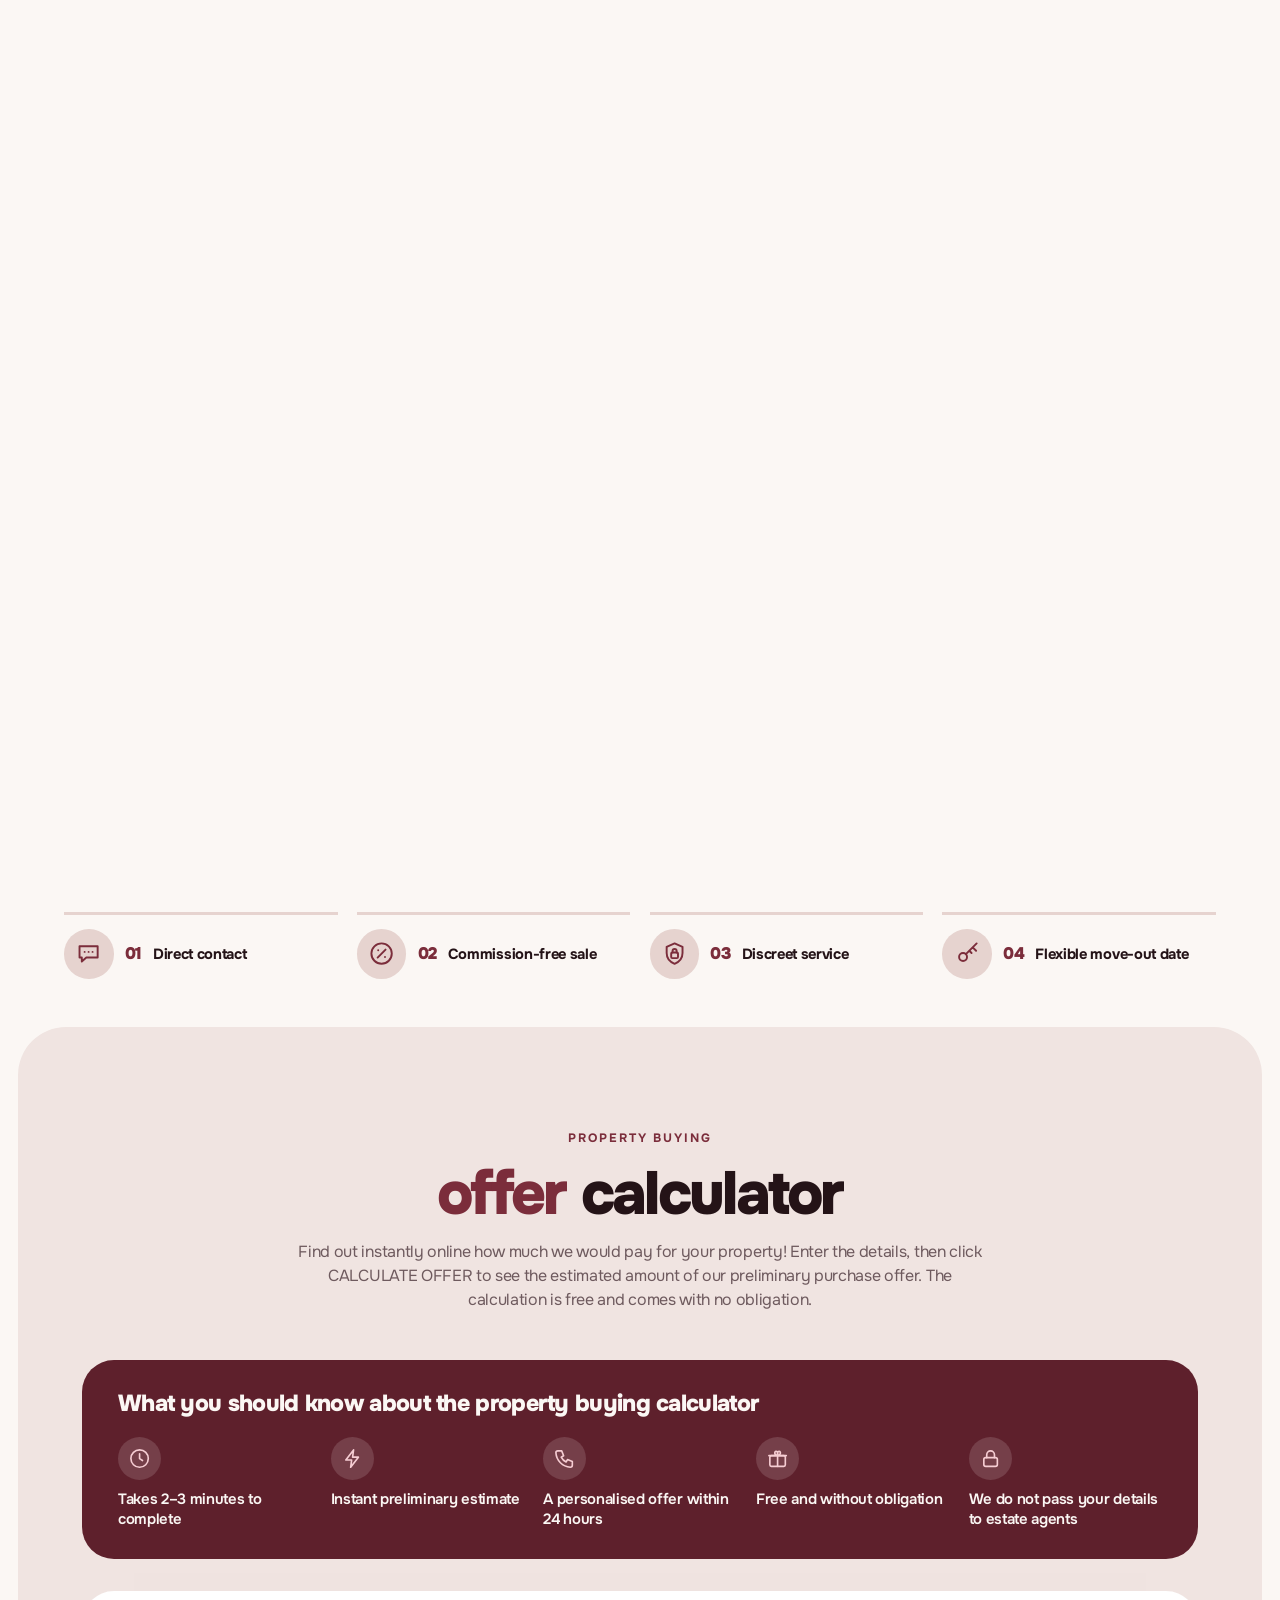
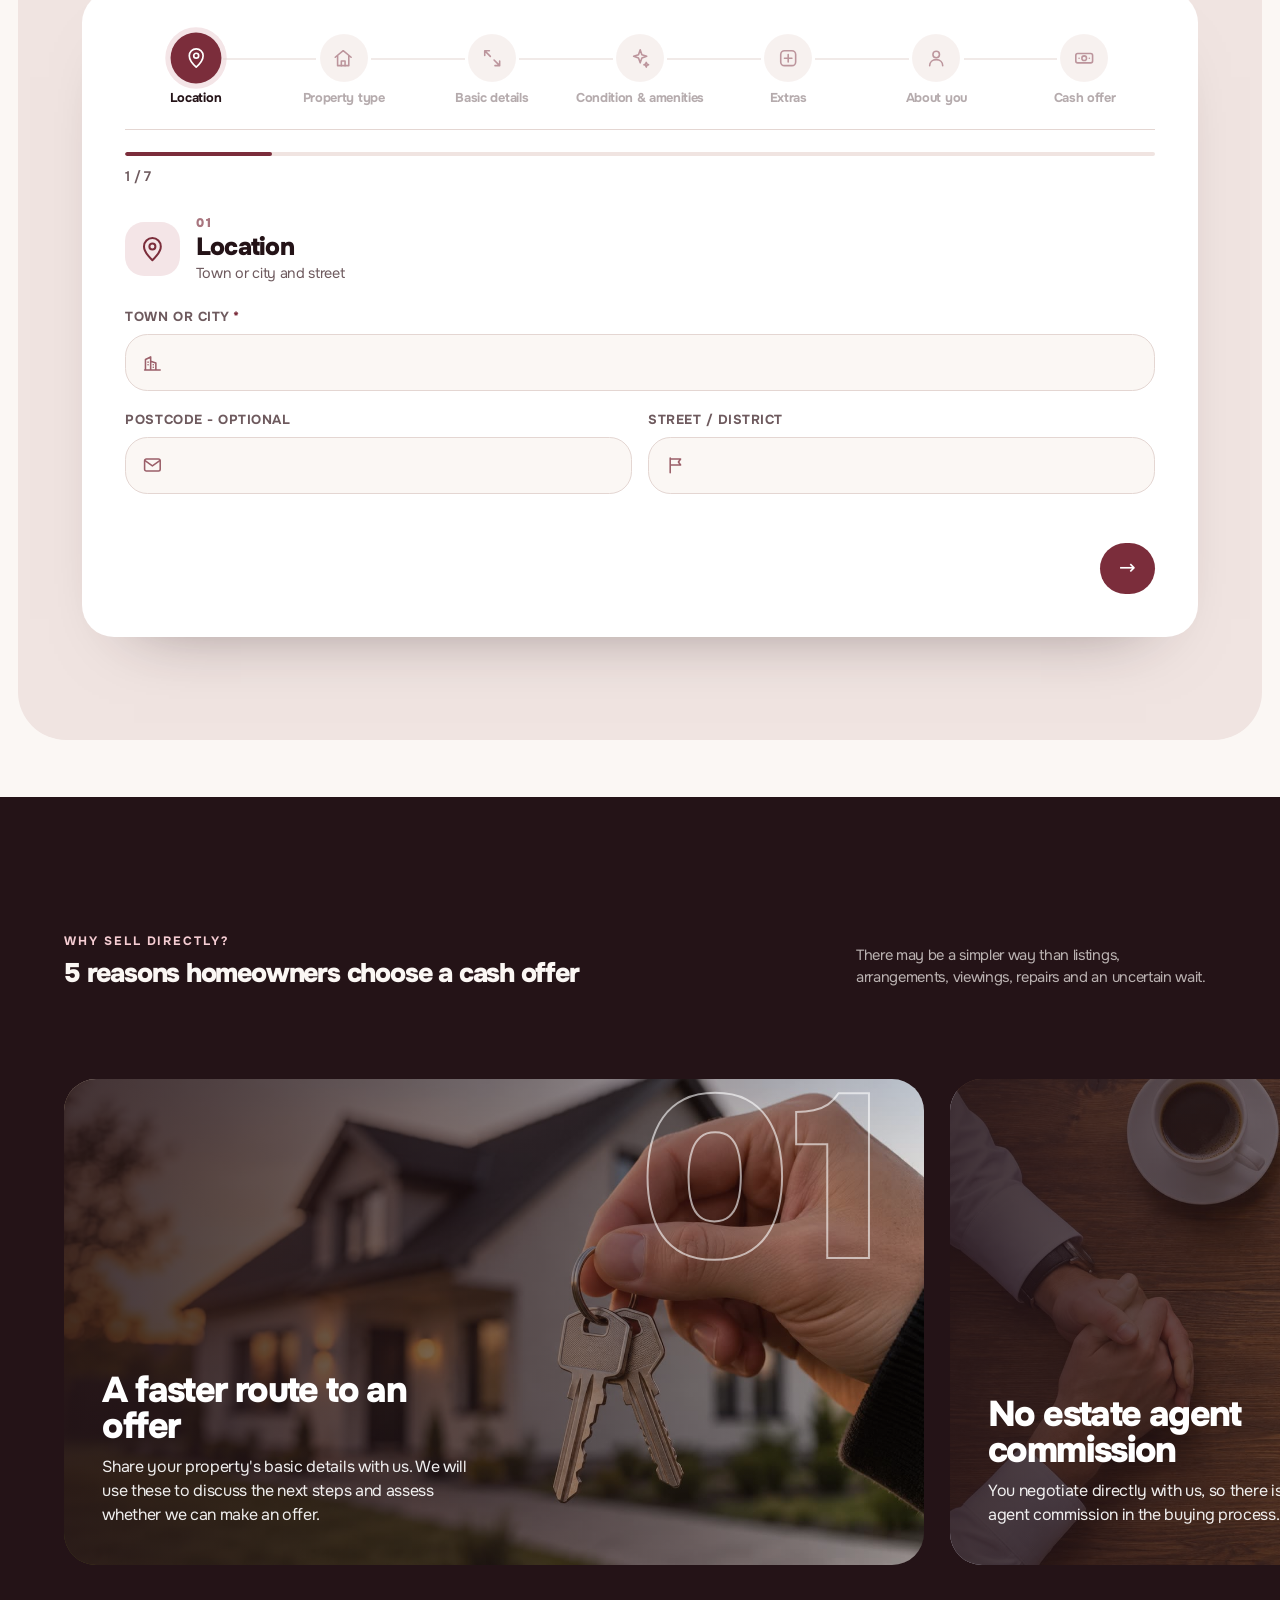
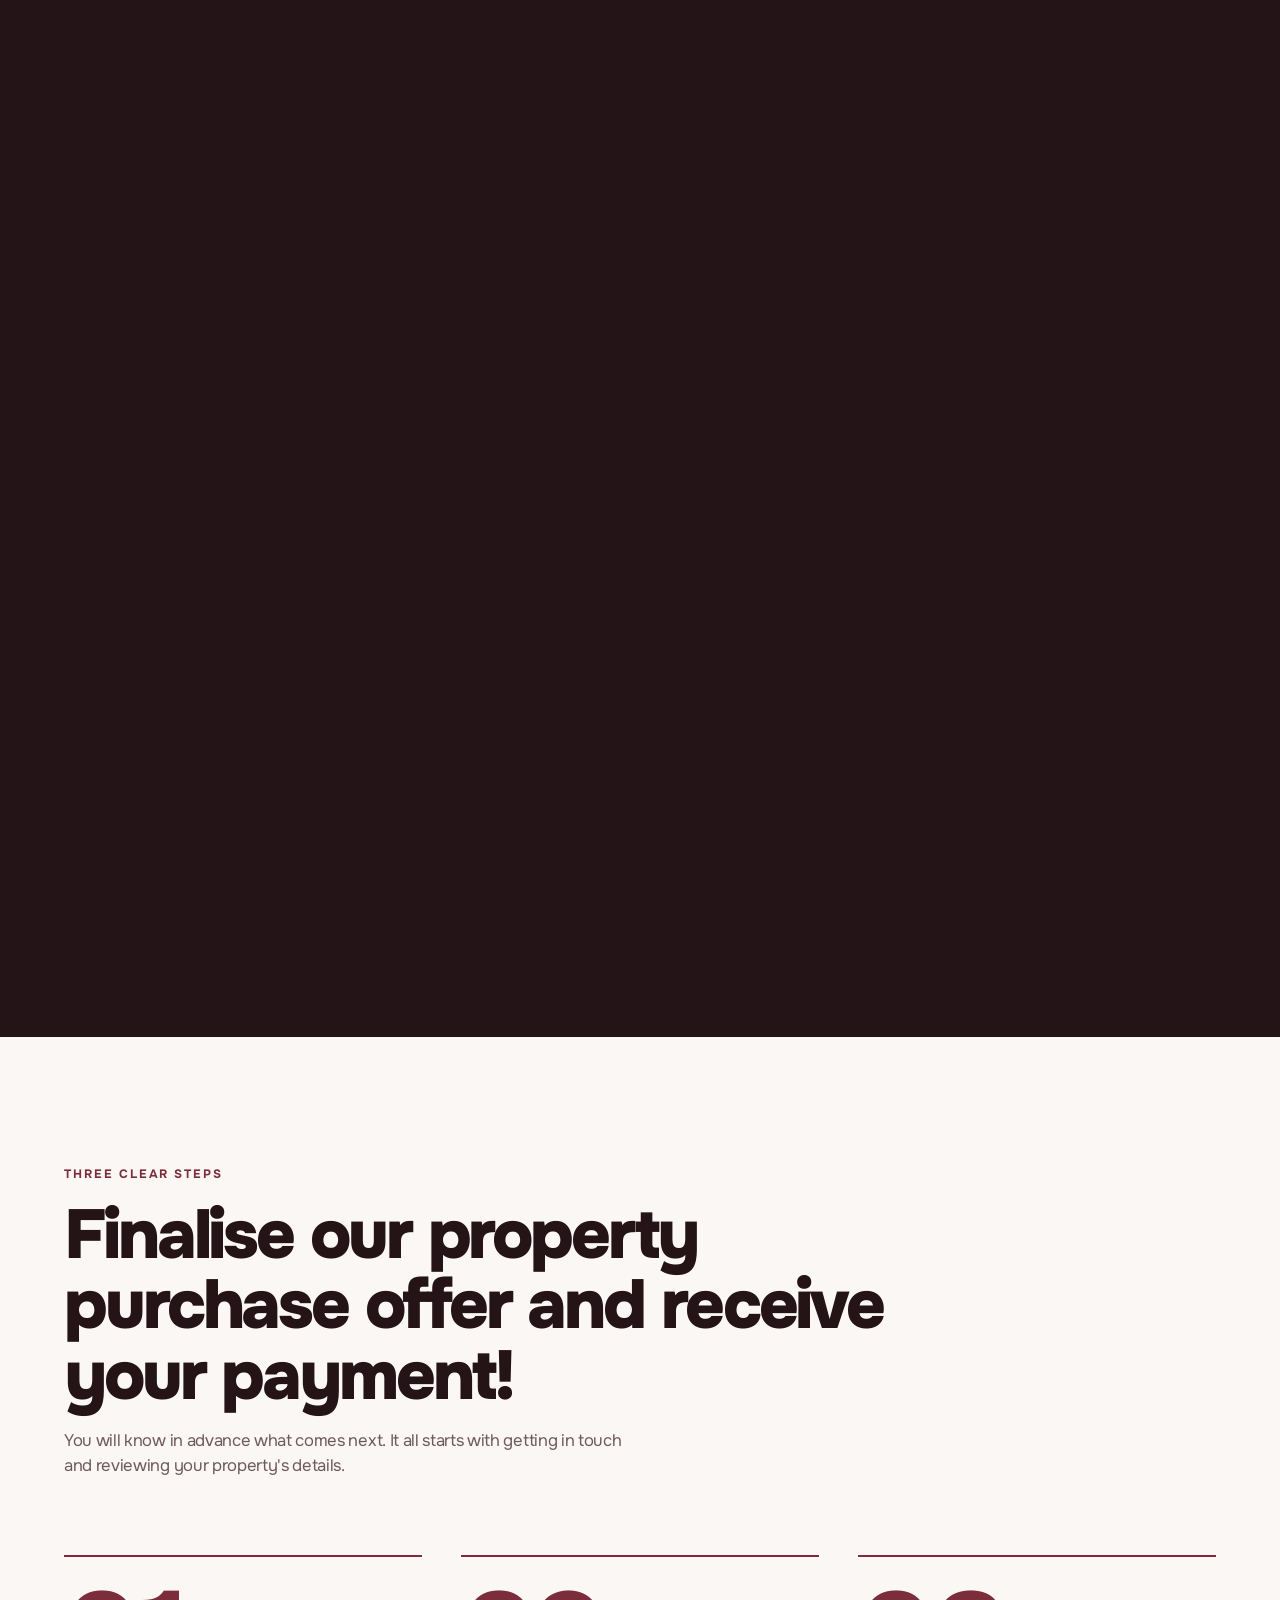
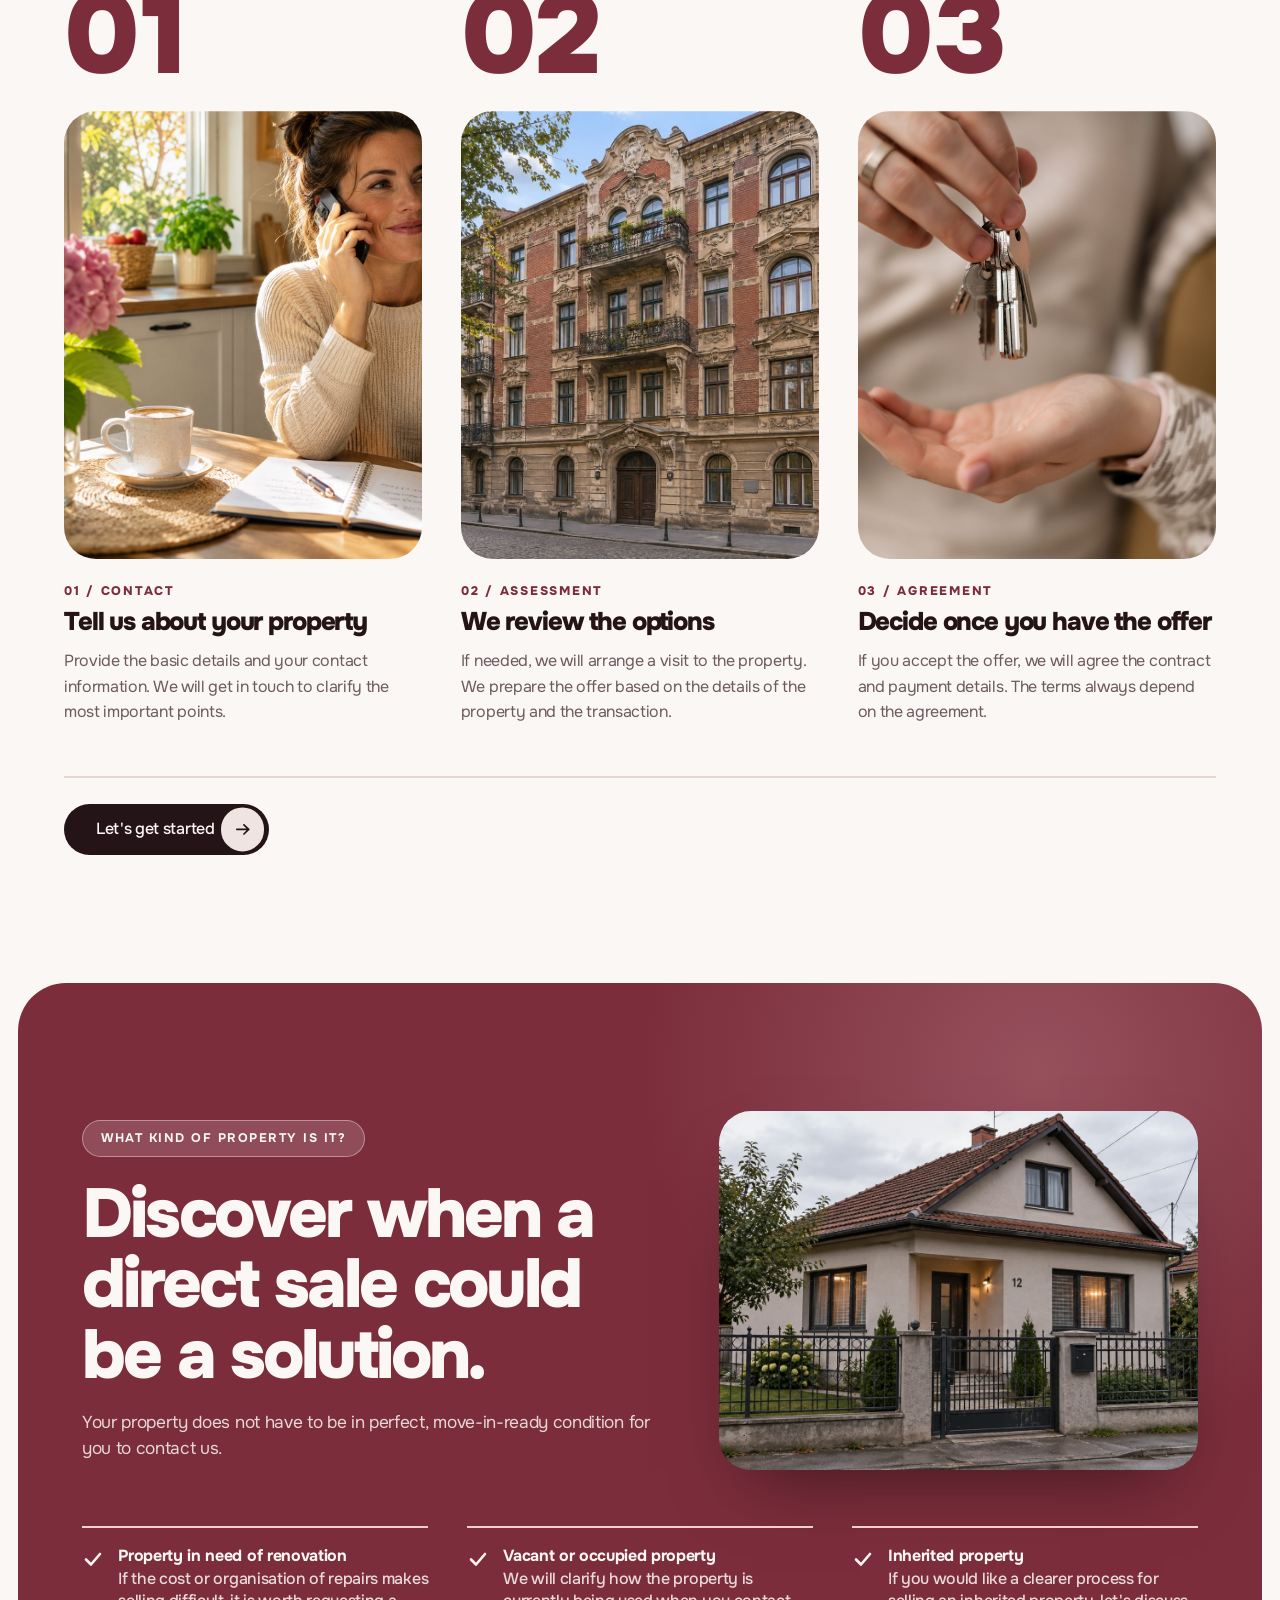
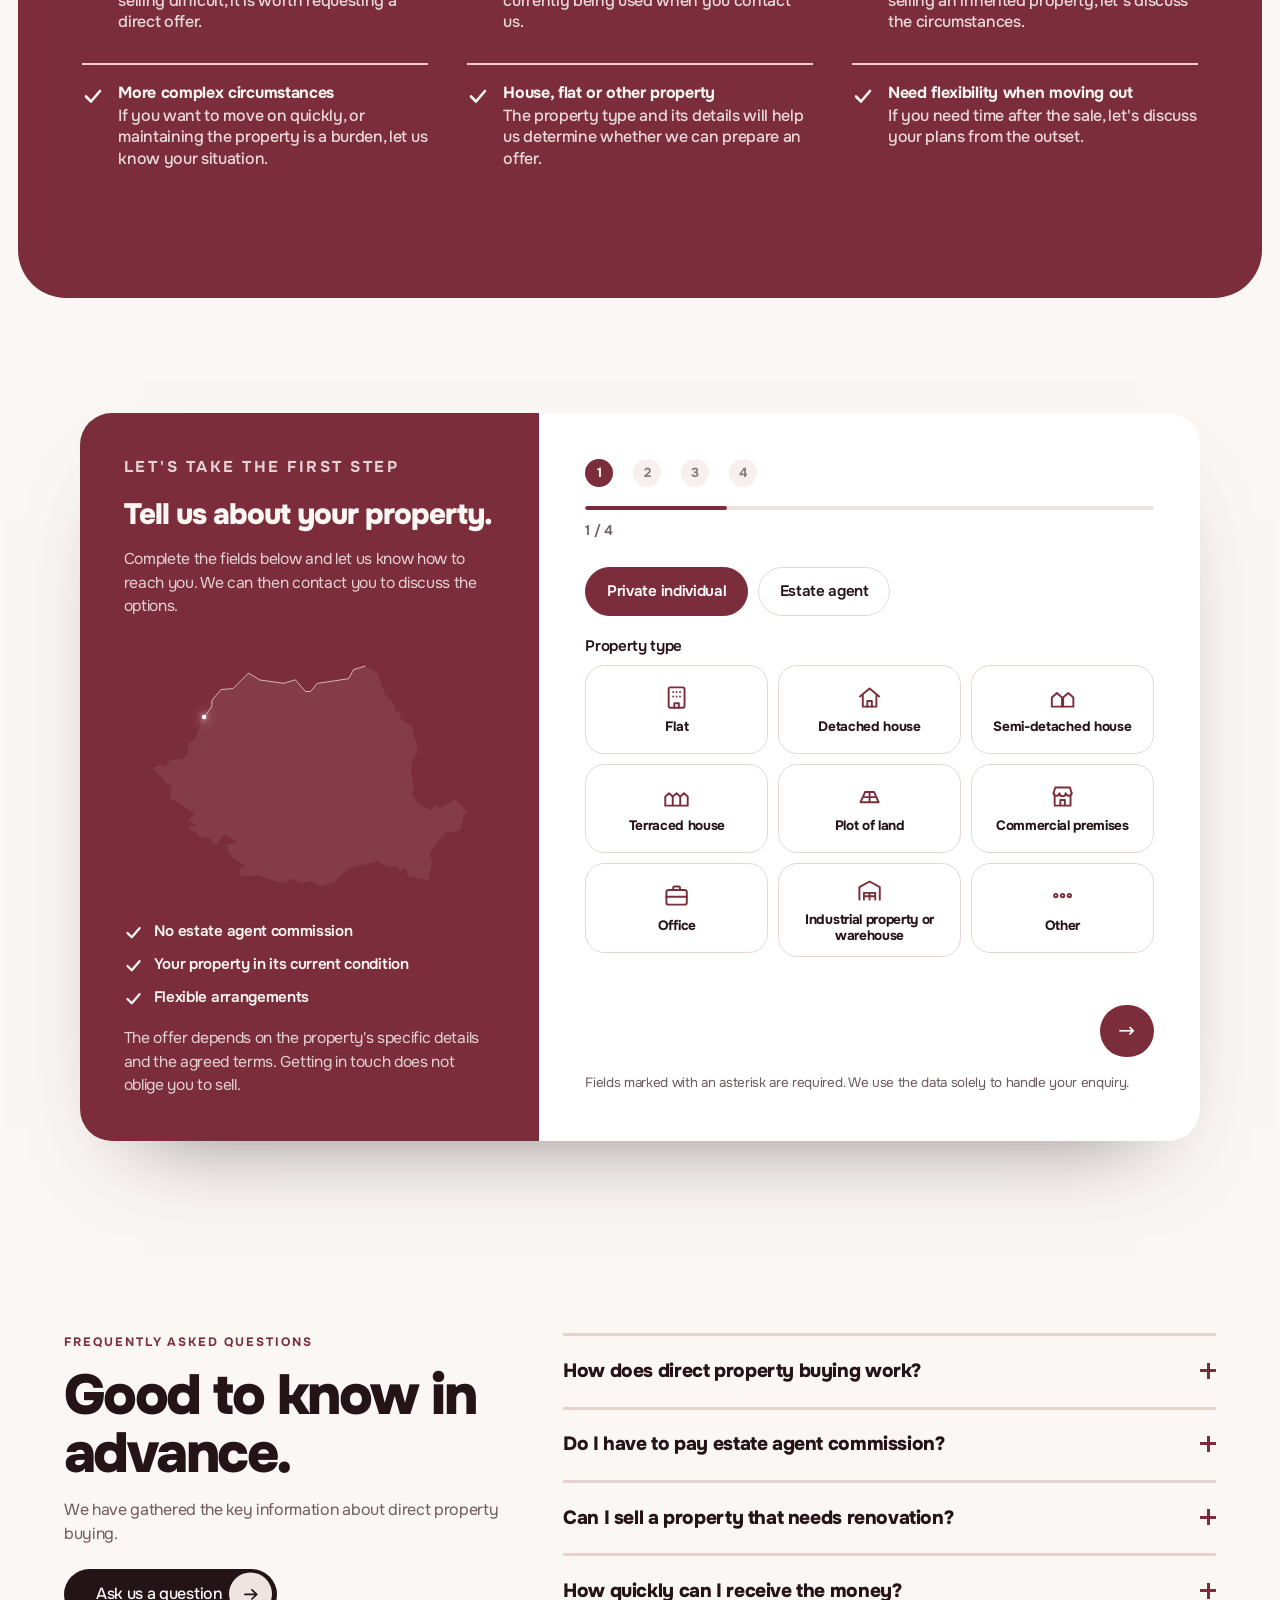
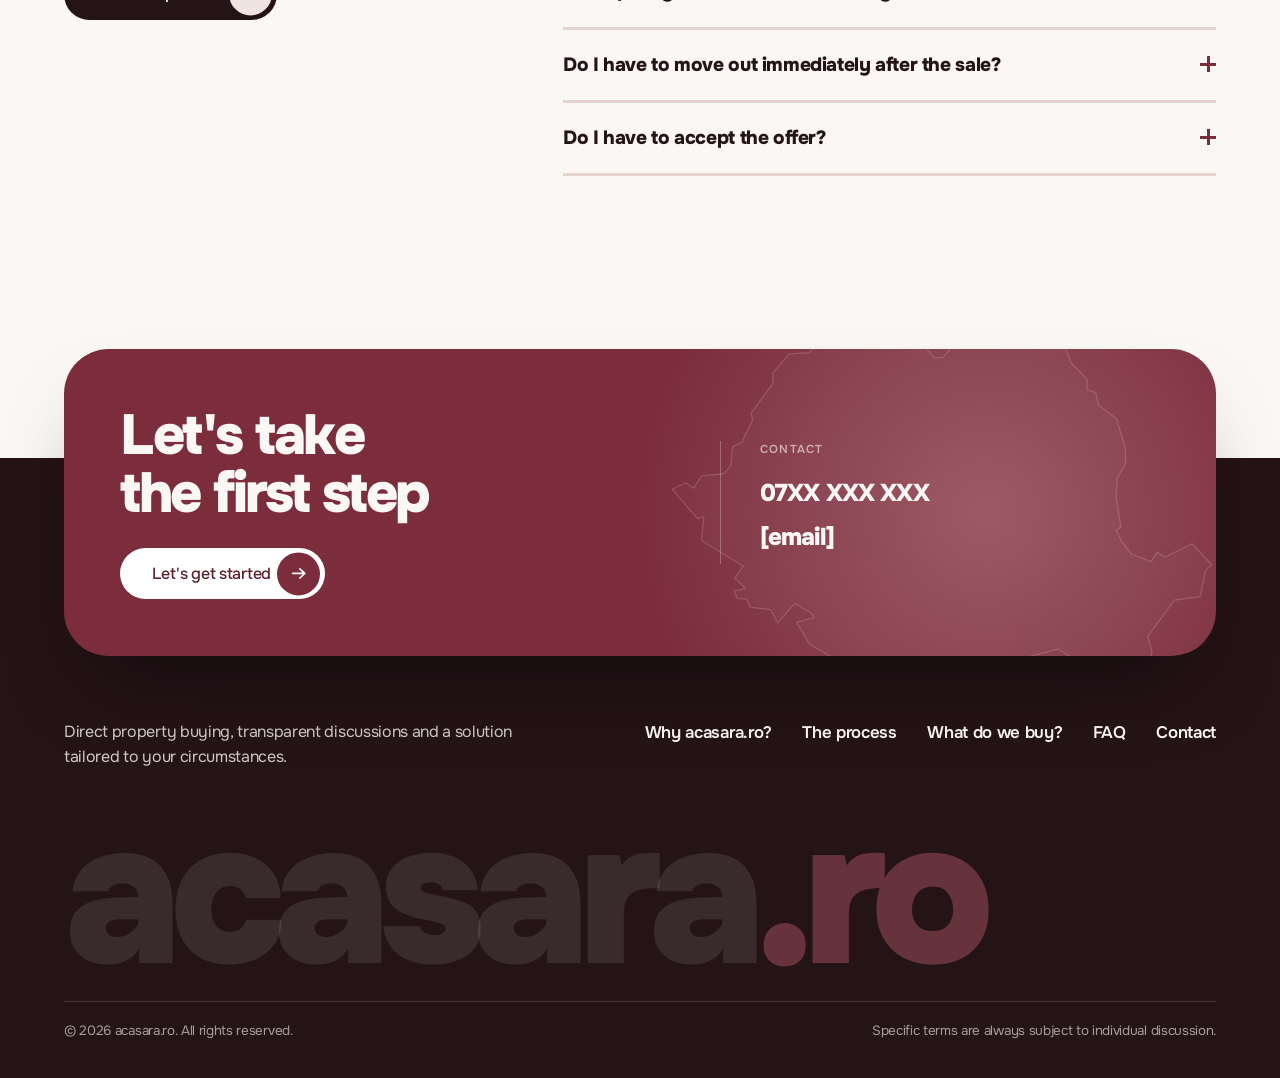
==== index.html @ 47269adc "Mobile: taller photo frames in the process steps so portrait photos are not cropped Co-Authored-By: " ====
<!doctype html>
<html lang="ro">
<head>
<meta charset="utf-8">
<meta name="viewport" content="width=device-width, initial-scale=1">
<meta name="robots" content="noindex, nofollow">
<title data-i18n="meta.title">Vânzare rapidă apartament – Cumpărăm direct | acasara.ro</title>
<meta name="description" content="Vreți să vindeți rapid un apartament sau o casă? acasara.ro cumpără direct de la proprietari, fără comision de agenție. Solicitați o ofertă de cumpărare.">
<meta name="theme-color" content="#3F71FF">
<link rel="preload" href="assets/fonts/onest-latin.woff2" as="font" type="font/woff2" crossorigin>
<link rel="stylesheet" href="assets/site.css?v=1794478059">
<!--
  Acasara. All copy is imported from azzupp.com (assets/i18n.js, 11 locales) with the brand name
  swapped. Phone, e-mail, company data and the form / estimate endpoints are still open: search for
  "[", "07XX" and "TODO". Nothing is loaded from a third party: fonts (Onest, SIL OFL), images,
  video and scripts are all in assets/. See README.md.
-->
</head>
<body>
<a class="skip" href="#top">Sari la conținut</a>

<div class="loader" id="loader" aria-hidden="true">
  <svg id="loaderSvg" xmlns="http://www.w3.org/2000/svg" preserveAspectRatio="none">
    <defs>
      <mask id="loaderMask" maskUnits="userSpaceOnUse">
        <rect id="lmRect" fill="#fff"/>
        <circle id="lmIris" r="0" fill="#000"/>
        <text id="lmText" text-anchor="middle" dominant-baseline="central" font-family="Onest, system-ui, sans-serif" font-weight="800">acasara.ro</text>
      </mask>
      <radialGradient id="lmGrad" cx="50%" cy="42%" r="78%">
        <stop offset="0" stop-color="#8A3544"/>
        <stop offset="1" stop-color="#5E202C"/>
      </radialGradient>
    </defs>
    <rect id="lpRect" fill="#FBF7F4"/>
    <rect id="lcRect" fill="url(#lmGrad)" mask="url(#loaderMask)"/>
  </svg>
</div>

<nav class="navbar is-away">
  <a class="brand" href="#top" aria-label="acasara.ro">
    <span class="wordmark">acasara<span class="tld">.ro</span></span>
  </a>
  <div class="nav-links">
    <a href="miert.html" data-i18n="nav.why">De ce acasara.ro?</a>
    <a href="folyamat.html" data-i18n="nav.process">Procesul</a>
    <a href="ingatlanok.html" data-i18n="nav.kinds">Ce cumpărăm?</a>
    <a href="gyik.html" data-i18n="nav.faq">Întrebări frecvente</a>
  </div>
  <div class="nav-end">
    <div class="lang" data-open="false">
      <button class="lang-btn" type="button" aria-haspopup="true" aria-expanded="false" aria-label="Language">
        <span class="lang-cur">RO</span><svg viewBox="0 0 11 7" fill="none" aria-hidden="true"><path d="M1 1l4.5 4.5L10 1" stroke="currentColor" stroke-width="1.8" stroke-linecap="round" stroke-linejoin="round"/></svg>
      </button>
      <div class="lang-menu" role="menu"></div>
    </div>
    <a class="btn" href="kezdjuk-el.html" aria-label="Să începem" data-i18n="proc.cta" data-i18n-attr="aria-label"><span data-i18n="proc.cta">Să începem</span><span class="btn-circle"><svg viewBox="0 0 17 14" fill="none" aria-hidden="true"><path d="M1 7h13M9.6 1.4 15.5 7l-5.9 5.6" stroke="currentColor" stroke-width="2" stroke-linecap="round" stroke-linejoin="round"/></svg></span></a>
    <button class="nav-burger" type="button" aria-label="Menu" aria-expanded="false" aria-controls="menuFull"><i></i><i></i></button>
  </div>
</nav>
<div class="menu-full" id="menuFull" aria-hidden="true">
  <div class="mf-card">
    <div class="mf-photo"><img src="assets/img/keys-home.jpg" alt="" class="on" loading="lazy"><img src="assets/img/signing-desk.jpg" alt="" loading="lazy"><img src="assets/img/house-rain.jpg" alt="" loading="lazy"><img src="assets/img/phone-call.jpg" alt="" loading="lazy"></div>
    <ol class="mf-links">
      <li style="--i:0" data-p="0" class="on"><a href="miert.html"><b>01</b><span data-i18n="nav.why">De ce acasara.ro?</span></a></li>
      <li style="--i:1" data-p="1"><a href="folyamat.html"><b>02</b><span data-i18n="nav.process">Procesul</span></a></li>
      <li style="--i:2" data-p="2"><a href="ingatlanok.html"><b>03</b><span data-i18n="nav.kinds">Ce cumpărăm?</span></a></li>
      <li style="--i:3" data-p="3"><a href="gyik.html"><b>04</b><span data-i18n="nav.faq">Întrebări frecvente</span></a></li>
    </ol>
    <div class="mf-foot"><a class="mf-cta" href="kezdjuk-el.html"><span data-i18n="proc.cta">Să începem</span></a></div>
  </div>
</div>

<main id="top">

  <section class="hero">
    <div class="hero-media" id="heroMedia"
         data-clips="assets/video/hero-sanpetru.mp4,assets/video/r-14864002.mp4,assets/video/village.mp4,assets/video/r-14665250.mp4,assets/video/r-18070174.mp4,assets/video/city.mp4">
      <video class="hero-vid is-on" autoplay muted playsinline preload="auto"
             poster="assets/img/hero-poster.jpg" src="assets/video/hero-sanpetru.mp4"></video>
      <video class="hero-vid" muted playsinline preload="auto"></video>
    </div>
    <div class="hero-in">
      <div class="hero-copy">
        <h1><span data-i18n="hero.h1a">Companie de achiziții imobiliare.</span> <em data-i18n="hero.h1b">Solicitați oferta noastră de cumpărare cu plata integrală!</em></h1>
        <div class="hero-actions">
          <a class="btn" href="#kalkulator-section"><span data-i18n="hero.btnCalc">Calculator online de ofertă</span><span class="btn-circle"><svg viewBox="0 0 17 14" fill="none" aria-hidden="true"><path d="M1 7h13M9.6 1.4 15.5 7l-5.9 5.6" stroke="currentColor" stroke-width="2" stroke-linecap="round" stroke-linejoin="round"/></svg></span></a>
          <a class="btn btn-ghost" href="#kapcsolat"><span data-i18n="hero.btnOffer">Solicit oferta cu plata integrală</span><span class="btn-circle"><svg viewBox="0 0 14 17" fill="none" aria-hidden="true"><path d="M7 1v13M1.4 9.6 7 15.5l5.6-5.9" stroke="currentColor" stroke-width="2" stroke-linecap="round" stroke-linejoin="round"/></svg></span></a>
        </div>
        <ul class="hero-assure">
          <li><svg viewBox="0 0 22 22" fill="none" aria-hidden="true"><path d="M4 11.5 9 16.5 18 6" stroke="currentColor" stroke-width="2.6" stroke-linecap="round" stroke-linejoin="round"/></svg><span data-i18n="hero.a1">Fără comision de intermediere</span></li>
          <li><svg viewBox="0 0 22 22" fill="none" aria-hidden="true"><path d="M4 11.5 9 16.5 18 6" stroke="currentColor" stroke-width="2.6" stroke-linecap="round" stroke-linejoin="round"/></svg><span data-i18n="hero.a2">Proprietatea în starea actuală</span></li>
          <li><svg viewBox="0 0 22 22" fill="none" aria-hidden="true"><path d="M4 11.5 9 16.5 18 6" stroke="currentColor" stroke-width="2.6" stroke-linecap="round" stroke-linejoin="round"/></svg><span data-i18n="hero.a3">Stabilirea flexibilă a detaliilor</span></li>
        </ul>
      </div>
    </div>
  </section>


  <section class="proof">
    <ul class="proof-list">
      <li><i class="proof-ico"><svg viewBox="0 0 24 24" fill="none" stroke="currentColor" stroke-width="1.7" stroke-linecap="round" stroke-linejoin="round" aria-hidden="true"><path d="M4 5.5h16v10H10l-4 3.5v-3.5H4z"/><path d="M8.5 10.5h.01M12 10.5h.01M15.5 10.5h.01"/></svg></i><b>01</b><span data-i18n="proof.1">Contact direct</span></li>
      <li><i class="proof-ico"><svg viewBox="0 0 24 24" fill="none" stroke="currentColor" stroke-width="1.7" stroke-linecap="round" stroke-linejoin="round" aria-hidden="true"><circle cx="12" cy="12" r="9"/><path d="M15.5 8.5l-7 7"/><path d="M9 9h.01M15 15h.01"/></svg></i><b>02</b><span data-i18n="proof.2">Vânzare fără comision</span></li>
      <li><i class="proof-ico"><svg viewBox="0 0 24 24" fill="none" stroke="currentColor" stroke-width="1.7" stroke-linecap="round" stroke-linejoin="round" aria-hidden="true"><path d="M12 3l7 3v5.5c0 4.4-2.9 7.9-7 9.5-4.1-1.6-7-5.1-7-9.5V6z"/><rect x="9" y="11" width="6" height="5" rx="1"/><path d="M10.2 11V9.8a1.8 1.8 0 0 1 3.6 0V11"/></svg></i><b>03</b><span data-i18n="proof.3">Gestionare discretă</span></li>
      <li><i class="proof-ico"><svg viewBox="0 0 24 24" fill="none" stroke="currentColor" stroke-width="1.7" stroke-linecap="round" stroke-linejoin="round" aria-hidden="true"><circle cx="8" cy="15" r="3.5"/><path d="M10.5 12.5L20 3M16.5 6.5l3 3M13.5 9.5l2 2"/></svg></i><b>04</b><span data-i18n="proof.4">Eliberare flexibilă a proprietății</span></li>
    </ul>
  </section>


  <section class="calc" id="kalkulator-section">
    <div class="calc-head rv">
      <p class="kicker" data-i18n="calc.eyebrow">ACHIZIȚII IMOBILIARE</p>
      <h2><em data-i18n="calc.h1a">calculator</em> <span data-i18n="calc.h1b">de ofertă</span></h2>
      <p class="calc-lead" data-i18n="calc.lead">Aflați imediat online cât am plăti pentru proprietatea dumneavoastră! Introduceți datele, apoi apăsați CALCULEAZĂ OFERTA pentru a vedea valoarea estimată a ofertei noastre preliminare de cumpărare. Calculul este gratuit și fără obligații.</p>
    </div>

    <div class="calc-know rv">
      <h3 data-i18n="calc.knowH">Ce trebuie să știți despre calculatorul de achiziții imobiliare</h3>
      <ul>
        <li><i class="know-ico"><svg viewBox="0 0 24 24" fill="none" stroke="currentColor" stroke-width="1.7" stroke-linecap="round" stroke-linejoin="round" aria-hidden="true"><circle cx="12" cy="12" r="9"/><path d="M12 7v5l3 2"/></svg></i><span data-i18n="calc.know1">Se completează în 2–3 minute</span></li>
        <li><i class="know-ico"><svg viewBox="0 0 24 24" fill="none" stroke="currentColor" stroke-width="1.7" stroke-linecap="round" stroke-linejoin="round" aria-hidden="true"><path d="M13 3L5 13.5h6L10 21l8-10.5h-6z"/></svg></i><span data-i18n="calc.know2">Estimare preliminară imediată</span></li>
        <li><i class="know-ico"><svg viewBox="0 0 24 24" fill="none" stroke="currentColor" stroke-width="1.7" stroke-linecap="round" stroke-linejoin="round" aria-hidden="true"><path d="M5 4h4l2 5-2.5 1.5a11 11 0 0 0 5 5L15 13l5 2v4a2 2 0 0 1-2 2A16 16 0 0 1 3 6a2 2 0 0 1 2-2z"/></svg></i><span data-i18n="calc.know3">Ofertă personalizată în 24 de ore</span></li>
        <li><i class="know-ico"><svg viewBox="0 0 24 24" fill="none" stroke="currentColor" stroke-width="1.7" stroke-linecap="round" stroke-linejoin="round" aria-hidden="true"><rect x="4" y="9" width="16" height="11" rx="1.5"/><path d="M12 9v11M3 9h18M12 9C9 9 8 4.5 10.5 4.5S12 9 12 9zM12 9c3 0 4-4.5 1.5-4.5S12 9 12 9z"/></svg></i><span data-i18n="calc.know4">Gratuit și fără obligații</span></li>
        <li><i class="know-ico"><svg viewBox="0 0 24 24" fill="none" stroke="currentColor" stroke-width="1.7" stroke-linecap="round" stroke-linejoin="round" aria-hidden="true"><rect x="5" y="11" width="14" height="9" rx="2"/><path d="M8 11V8a4 4 0 0 1 8 0v3"/></svg></i><span data-i18n="calc.know5">Nu transmitem datele dumneavoastră intermediarilor</span></li>
      </ul>
    </div>

    <form class="calc-card rv" id="calcForm" novalidate>
      <ol class="calc-rail" id="calcRail">
        <li><b><svg viewBox="0 0 24 24" fill="none" stroke="currentColor" stroke-width="1.7" stroke-linecap="round" stroke-linejoin="round" aria-hidden="true"><path d="M12 21s7-6.2 7-11.5A7 7 0 0 0 5 9.5C5 14.8 12 21 12 21z"/><circle cx="12" cy="9.5" r="2.5"/></svg></b><span data-i18n="calc.b1t">Localizare</span></li>
        <li><b><svg viewBox="0 0 24 24" fill="none" stroke="currentColor" stroke-width="1.7" stroke-linecap="round" stroke-linejoin="round" aria-hidden="true"><path d="M3.5 11 12 4l8.5 7M6 9.5V20h12V9.5"/><path d="M10 20v-5h4v5"/></svg></b><span data-i18n="calc.b2t">Tipul proprietății</span></li>
        <li><b><svg viewBox="0 0 24 24" fill="none" stroke="currentColor" stroke-width="1.7" stroke-linecap="round" stroke-linejoin="round" aria-hidden="true"><path d="M4 9V4h5M20 15v5h-5M4 4l6 6M20 20l-6-6"/></svg></b><span data-i18n="calc.b3t">Date de bază</span></li>
        <li><b><svg viewBox="0 0 24 24" fill="none" stroke="currentColor" stroke-width="1.7" stroke-linecap="round" stroke-linejoin="round" aria-hidden="true"><path d="M12 3l1.8 5.2L19 10l-5.2 1.8L12 17l-1.8-5.2L5 10l5.2-1.8z"/><path d="M18.5 16.5l.7 1.8 1.8.7-1.8.7-.7 1.8-.7-1.8-1.8-.7 1.8-.7z"/></svg></b><span data-i18n="calc.b4t">Stare &amp; confort</span></li>
        <li><b><svg viewBox="0 0 24 24" fill="none" stroke="currentColor" stroke-width="1.7" stroke-linecap="round" stroke-linejoin="round" aria-hidden="true"><rect x="4" y="4" width="16" height="16" rx="4"/><path d="M12 8v8M8 12h8"/></svg></b><span data-i18n="calc.b5t">Dotări suplimentare</span></li>
        <li><b><svg viewBox="0 0 24 24" fill="none" stroke="currentColor" stroke-width="1.7" stroke-linecap="round" stroke-linejoin="round" aria-hidden="true"><circle cx="12" cy="8" r="3.5"/><path d="M5 20c0-3.9 3.1-6.5 7-6.5s7 2.6 7 6.5"/></svg></b><span data-i18n="calc.b6t">Despre dumneavoastră</span></li>
        <li><b><svg viewBox="0 0 24 24" fill="none" stroke="currentColor" stroke-width="1.7" stroke-linecap="round" stroke-linejoin="round" aria-hidden="true"><rect x="3" y="7" width="18" height="10" rx="2"/><circle cx="12" cy="12" r="2.5"/><path d="M6.5 12h.01M17.5 12h.01"/></svg></b><span data-i18n="calc.b7t">Ofertă cu plata integrală</span></li>
      </ol>
      <div class="wiz-bar"><i id="calcBar"></i></div>
      <p class="wiz-count" id="calcCount">1 / 7</p>

      <div class="cb calc-pane">
        <div class="cb-h"><i class="cb-ico"><svg viewBox="0 0 24 24" fill="none" stroke="currentColor" stroke-width="1.7" stroke-linecap="round" stroke-linejoin="round" aria-hidden="true"><path d="M12 21s7-6.2 7-11.5A7 7 0 0 0 5 9.5C5 14.8 12 21 12 21z"/><circle cx="12" cy="9.5" r="2.5"/></svg></i><div class="cb-txt"><span class="cb-num">01</span><span class="cb-title" data-i18n="calc.b1t">Localizare</span><span class="cb-note" data-i18n="calc.b1n">Oraș și stradă</span></div></div>
        <input type="hidden" name="orszag" value="Románia">
        <div class="field"><label for="c_varos"><span data-i18n="calc.l.varos">Oraș</span><abbr class="req" title="*">*</abbr></label>
            <div class="ico-in"><svg viewBox="0 0 24 24" fill="none" stroke="currentColor" stroke-width="1.8" stroke-linecap="round" stroke-linejoin="round" aria-hidden="true"><path d="M4 20V8l6-3v15M10 20V10l6 2v8M3 20h18"/><path d="M7 11h.01M7 14h.01M13 14h.01M13 17h.01"/></svg><input class="input" id="c_varos" name="varos" type="text" required autocomplete="address-level2"></div></div>
        <div class="row-2">
          <div class="field"><label for="c_iranyitoszam"><span data-i18n="calc.l.iranyitoszam">Cod poștal - opțional</span></label>
            <div class="ico-in"><svg viewBox="0 0 24 24" fill="none" stroke="currentColor" stroke-width="1.8" stroke-linecap="round" stroke-linejoin="round" aria-hidden="true"><rect x="3" y="5" width="18" height="14" rx="2"/><path d="M3.5 7l8.5 6 8.5-6"/></svg><input class="input" id="c_iranyitoszam" name="iranyitoszam" type="text" autocomplete="postal-code"></div></div>
          <div class="field"><label for="c_utca"><span data-i18n="calc.l.utca">Stradă / sector</span></label>
            <div class="ico-in"><svg viewBox="0 0 24 24" fill="none" stroke="currentColor" stroke-width="1.8" stroke-linecap="round" stroke-linejoin="round" aria-hidden="true"><path d="M6 21V4M6 5h12l-2.5 3.5L18 12H6"/></svg><input class="input" id="c_utca" name="utca" type="text" autocomplete="address-line1"></div></div>
        </div>
      </div>

      <div class="cb calc-pane is-hidden">
        <div class="cb-h"><i class="cb-ico"><svg viewBox="0 0 24 24" fill="none" stroke="currentColor" stroke-width="1.7" stroke-linecap="round" stroke-linejoin="round" aria-hidden="true"><path d="M3.5 11 12 4l8.5 7M6 9.5V20h12V9.5"/><path d="M10 20v-5h4v5"/></svg></i><div class="cb-txt"><span class="cb-num">02</span><span class="cb-title" data-i18n="calc.b2t">Tipul proprietății</span></div></div>
        <div class="pills" role="radiogroup">
            <label class="pill"><input type="radio" name="tipus" value="Tégla"><span data-i18n="calc.o.tipus.0">Apartament în clădire din cărămidă</span></label>
            <label class="pill"><input type="radio" name="tipus" value="Panel"><span data-i18n="calc.o.tipus.1">Apartament în bloc din panouri prefabricate</span></label>
            <label class="pill"><input type="radio" name="tipus" value="Családi ház"><span data-i18n="calc.o.tipus.2">Casă individuală</span></label>
            <label class="pill"><input type="radio" name="tipus" value="Ikerház"><span data-i18n="calc.o.tipus.3">Casă cuplată</span></label>
            <label class="pill"><input type="radio" name="tipus" value="Sorház"><span data-i18n="calc.o.tipus.4">Casă înșiruită</span></label>
            <label class="pill"><input type="radio" name="tipus" value="Csúsztatott zsalus"><span data-i18n="calc.o.tipus.5">Construcție din beton cu cofraj glisant</span></label>
        </div>
      </div>

      <div class="cb calc-pane is-hidden">
        <div class="cb-h"><i class="cb-ico"><svg viewBox="0 0 24 24" fill="none" stroke="currentColor" stroke-width="1.7" stroke-linecap="round" stroke-linejoin="round" aria-hidden="true"><path d="M4 9V4h5M20 15v5h-5M4 4l6 6M20 20l-6-6"/></svg></i><div class="cb-txt"><span class="cb-num">03</span><span class="cb-title" data-i18n="calc.b3t">Date de bază</span></div></div>
        <div class="field">
          <div class="range-head"><span class="field-label" data-i18n="calc.l.alapterulet">Suprafață</span><b class="range-val" id="areaVal">65 m²</b></div>
          <input class="range" id="areaRange" name="alapterulet" type="range" min="15" max="400" value="65">
          <div class="range-ticks"><span>15</span><span>100</span><span>200</span><span>300</span><span>400 m²</span></div>
        </div>
        <div class="field">
          <span class="field-label" data-i18n="calc.l.szobak">Număr de camere</span>
          <div class="pills pills-s" role="radiogroup" data-clearable>
            <label class="pill"><input type="radio" name="szobak" value="1"><span data-i18n="calc.o.szobak.0">1</span></label>
            <label class="pill"><input type="radio" name="szobak" value="1+1"><span data-i18n="calc.o.szobak.1">1+1</span></label>
            <label class="pill"><input type="radio" name="szobak" value="2"><span data-i18n="calc.o.szobak.2">2</span></label>
            <label class="pill"><input type="radio" name="szobak" value="2+1"><span data-i18n="calc.o.szobak.3">2+1</span></label>
            <label class="pill"><input type="radio" name="szobak" value="3"><span data-i18n="calc.o.szobak.4">3</span></label>
            <label class="pill"><input type="radio" name="szobak" value="3+1"><span data-i18n="calc.o.szobak.5">3+1</span></label>
            <label class="pill"><input type="radio" name="szobak" value="4"><span data-i18n="calc.o.szobak.6">4</span></label>
            <label class="pill"><input type="radio" name="szobak" value="5+"><span data-i18n="calc.o.szobak.7">5+</span></label>
          </div>
        </div>
        <div class="field">
          <span class="field-label" data-i18n="calc.l.emelet">Etaj</span>
          <div class="pills pills-s" role="radiogroup" data-clearable>
            <label class="pill"><input type="radio" name="emelet" value="Földszint"><span data-i18n="calc.o.emelet.0">Parter</span></label>
            <label class="pill"><input type="radio" name="emelet" value="1"><span data-i18n="calc.o.emelet.1">1</span></label>
            <label class="pill"><input type="radio" name="emelet" value="2"><span data-i18n="calc.o.emelet.2">2</span></label>
            <label class="pill"><input type="radio" name="emelet" value="3"><span data-i18n="calc.o.emelet.3">3</span></label>
            <label class="pill"><input type="radio" name="emelet" value="4"><span data-i18n="calc.o.emelet.4">4</span></label>
            <label class="pill"><input type="radio" name="emelet" value="5"><span data-i18n="calc.o.emelet.5">5</span></label>
            <label class="pill"><input type="radio" name="emelet" value="6"><span data-i18n="calc.o.emelet.6">6</span></label>
            <label class="pill"><input type="radio" name="emelet" value="7"><span data-i18n="calc.o.emelet.7">7</span></label>
            <label class="pill"><input type="radio" name="emelet" value="8"><span data-i18n="calc.o.emelet.8">8</span></label>
            <label class="pill"><input type="radio" name="emelet" value="9"><span data-i18n="calc.o.emelet.9">9</span></label>
            <label class="pill"><input type="radio" name="emelet" value="10"><span data-i18n="calc.o.emelet.10">10</span></label>
            <label class="pill"><input type="radio" name="emelet" value="több mint 10"><span data-i18n="calc.o.emelet.11">mai mult de 10</span></label>
          </div>
        </div>
        <div class="field field-narrow"><label for="c_epites"><span data-i18n="calc.l.epites_eve">Anul construcției</span></label>
            <input class="input" id="c_epites" name="epites_eve" type="number" min="1850" max="2026" inputmode="numeric"></div>
      </div>

      <div class="cb calc-pane is-hidden">
        <div class="cb-h"><i class="cb-ico"><svg viewBox="0 0 24 24" fill="none" stroke="currentColor" stroke-width="1.7" stroke-linecap="round" stroke-linejoin="round" aria-hidden="true"><path d="M12 3l1.8 5.2L19 10l-5.2 1.8L12 17l-1.8-5.2L5 10l5.2-1.8z"/><path d="M18.5 16.5l.7 1.8 1.8.7-1.8.7-.7 1.8-.7-1.8-1.8-.7 1.8-.7z"/></svg></i><div class="cb-txt"><span class="cb-num">04</span><span class="cb-title" data-i18n="calc.b4t">Stare &amp; confort</span></div></div>
        <div class="field">
          <span class="field-label" data-i18n="calc.l.allapot">Stare</span>
          <div class="pills" role="radiogroup">
            <label class="pill"><input type="radio" name="allapot" value="Új építésű"><span data-i18n="calc.o.allapot.0">Construcție nouă</span></label>
            <label class="pill"><input type="radio" name="allapot" value="Újszerű"><span data-i18n="calc.o.allapot.1">Ca nouă</span></label>
            <label class="pill"><input type="radio" name="allapot" value="Felújított"><span data-i18n="calc.o.allapot.2">Renovată</span></label>
            <label class="pill"><input type="radio" name="allapot" value="Jó állapotú"><span data-i18n="calc.o.allapot.3">Stare bună</span></label>
            <label class="pill"><input type="radio" name="allapot" value="Közepes"><span data-i18n="calc.o.allapot.4">Stare medie</span></label>
            <label class="pill"><input type="radio" name="allapot" value="Felújítandó"><span data-i18n="calc.o.allapot.5">Necesită renovare</span></label>
            <label class="pill"><input type="radio" name="allapot" value="Bontandó"><span data-i18n="calc.o.allapot.6">De demolat</span></label>
          </div>
        </div>
        <div class="field">
          <span class="field-label" data-i18n="calc.l.kilatas">Vedere</span>
          <div class="pills" role="radiogroup" data-clearable>
            <label class="pill"><input type="radio" name="kilatas" value="Udvar"><span data-i18n="calc.o.kilatas.0">Curte</span></label>
            <label class="pill"><input type="radio" name="kilatas" value="Utca"><span data-i18n="calc.o.kilatas.1">Stradă</span></label>
            <label class="pill"><input type="radio" name="kilatas" value="Kert"><span data-i18n="calc.o.kilatas.2">Grădină</span></label>
            <label class="pill"><input type="radio" name="kilatas" value="Panoráma"><span data-i18n="calc.o.kilatas.3">Panoramică</span></label>
          </div>
        </div>
        <div class="field">
          <span class="field-label" data-i18n="calc.l.komfort">Confort</span>
          <div class="pills" role="radiogroup" data-clearable>
            <label class="pill"><input type="radio" name="komfort" value="Luxus"><span data-i18n="calc.o.komfort.0">Lux</span></label>
            <label class="pill"><input type="radio" name="komfort" value="Duplakomfortos"><span data-i18n="calc.o.komfort.1">Confort complet, cu două băi</span></label>
            <label class="pill"><input type="radio" name="komfort" value="Összkomfortos"><span data-i18n="calc.o.komfort.2">Confort complet, cu încălzire centrală</span></label>
            <label class="pill"><input type="radio" name="komfort" value="Komfortos"><span data-i18n="calc.o.komfort.3">Confort complet, cu încălzire individuală</span></label>
            <label class="pill"><input type="radio" name="komfort" value="Félkomfortos"><span data-i18n="calc.o.komfort.4">Confort parțial</span></label>
            <label class="pill"><input type="radio" name="komfort" value="Komfort nélküli"><span data-i18n="calc.o.komfort.5">Fără dotări de confort</span></label>
          </div>
        </div>
      </div>

      <div class="cb calc-pane is-hidden">
        <div class="cb-h"><i class="cb-ico"><svg viewBox="0 0 24 24" fill="none" stroke="currentColor" stroke-width="1.7" stroke-linecap="round" stroke-linejoin="round" aria-hidden="true"><rect x="4" y="4" width="16" height="16" rx="4"/><path d="M12 8v8M8 12h8"/></svg></i><div class="cb-txt"><span class="cb-num">05</span><span class="cb-title" data-i18n="calc.b5t">Dotări suplimentare</span><span class="cb-note" data-i18n="calc.b5n">Bifați dotările existente</span></div></div>
        <div class="pills">
            <label class="pill"><input type="checkbox" name="extra[]" value="Pince/Tároló"><span data-i18n="calc.o.extra.0">Pivniță / Spațiu de depozitare</span></label>
            <label class="pill"><input type="checkbox" name="extra[]" value="Garázs"><span data-i18n="calc.o.extra.1">Garaj</span></label>
            <label class="pill"><input type="checkbox" name="extra[]" value="Parkolóhely"><span data-i18n="calc.o.extra.2">Loc de parcare</span></label>
            <label class="pill"><input type="checkbox" name="extra[]" value="Lift"><span data-i18n="calc.o.extra.3">Lift</span></label>
            <label class="pill"><input type="checkbox" name="extra[]" value="Erkély"><span data-i18n="calc.o.extra.4">Balcon</span></label>
            <label class="pill"><input type="checkbox" name="extra[]" value="Kert"><span data-i18n="calc.o.extra.5">Grădină</span></label>
        </div>
      </div>

      <div class="cb calc-pane is-hidden">
        <div class="cb-h"><i class="cb-ico"><svg viewBox="0 0 24 24" fill="none" stroke="currentColor" stroke-width="1.7" stroke-linecap="round" stroke-linejoin="round" aria-hidden="true"><circle cx="12" cy="8" r="3.5"/><path d="M5 20c0-3.9 3.1-6.5 7-6.5s7 2.6 7 6.5"/></svg></i><div class="cb-txt"><span class="cb-num">06</span><span class="cb-title" data-i18n="calc.b6t">Despre dumneavoastră</span><span class="cb-note" data-i18n="calc.b6n">Unde trimitem estimarea</span></div></div>
        <div class="row-3">
          <div class="field"><label for="c_nev"><span data-i18n="calc.l.nev">Nume</span><abbr class="req" title="*">*</abbr></label>
            <div class="ico-in"><svg viewBox="0 0 24 24" fill="none" stroke="currentColor" stroke-width="1.8" stroke-linecap="round" stroke-linejoin="round" aria-hidden="true"><circle cx="12" cy="8" r="3.5"/><path d="M5 20c0-3.9 3.1-6.5 7-6.5s7 2.6 7 6.5"/></svg><input class="input" id="c_nev" name="nev" type="text" required autocomplete="name"></div></div>
          <div class="field"><label for="c_phone"><span data-i18n="calc.l.phone">Număr de telefon</span><abbr class="req" title="*">*</abbr></label>
            <div class="ico-in"><svg viewBox="0 0 24 24" fill="none" stroke="currentColor" stroke-width="1.8" stroke-linecap="round" stroke-linejoin="round" aria-hidden="true"><path d="M5 4h4l2 5-2.5 1.5a11 11 0 0 0 5 5L15 13l5 2v4a2 2 0 0 1-2 2A16 16 0 0 1 3 6a2 2 0 0 1 2-2z"/></svg><input class="input" id="c_phone" name="phone" type="tel" required autocomplete="tel"></div></div>
          <div class="field"><label for="c_email"><span data-i18n="calc.l.email">Adresă de e-mail</span><abbr class="req" title="*">*</abbr></label>
            <div class="ico-in"><svg viewBox="0 0 24 24" fill="none" stroke="currentColor" stroke-width="1.8" stroke-linecap="round" stroke-linejoin="round" aria-hidden="true"><rect x="3" y="5" width="18" height="14" rx="2"/><path d="M3.5 7l8.5 6 8.5-6"/></svg><input class="input" id="c_email" name="email" type="email" required autocomplete="email"></div></div>
        </div>
        <label class="consent"><input type="checkbox" name="gdpr" required>
          <span><span data-i18n="calc.gdpr">Am citit și accept informarea privind protecția datelor.</span><abbr class="req" title="*">*</abbr></span></label>
      </div>

      <div class="cb calc-pane is-hidden" id="cashBlock">
        <div class="cb-h"><i class="cb-ico"><svg viewBox="0 0 24 24" fill="none" stroke="currentColor" stroke-width="1.7" stroke-linecap="round" stroke-linejoin="round" aria-hidden="true"><rect x="3" y="7" width="18" height="10" rx="2"/><circle cx="12" cy="12" r="2.5"/><path d="M6.5 12h.01M17.5 12h.01"/></svg></i><div class="cb-txt"><span class="cb-num">07</span><span class="cb-title" data-i18n="calc.b7t">Ofertă cu plata integrală</span><span class="cb-note" data-i18n="calc.b7n">Solicitarea unei oferte este opțională.</span></div></div>
        <div class="cash-box">
          <span class="cash-tag" data-i18n="calc.cash.badge">Solicitare ofertă</span>
          <p class="cash-q" data-i18n="calc.cash.question">Doriți să primiți o ofertă cu plata integrală pentru proprietatea dumneavoastră?</p>
          <div class="cash-btns">
            <button class="btn btn-quiet" type="button" id="cashYes" aria-pressed="false" data-i18n="calc.cash.yes">Da, doresc o ofertă</button>
            <button class="btn btn-quiet" type="button" id="cashNo" aria-pressed="false" data-i18n="calc.cash.no">Nu, mulțumesc</button>
          </div>
          <div class="cash-body is-hidden" id="cashBody">
            <p class="cash-help" data-i18n="calc.cash.phone_help">Pentru a solicita o ofertă, introduceți numărul de telefon, apoi porniți calculul.</p>
            <div class="field"><label for="c_cashphone"><span data-i18n="calc.cash.phone_label">Număr de telefon</span></label>
              <input class="input" id="c_cashphone" name="telefon" type="tel" autocomplete="tel" disabled></div>
          </div>
        </div>
        <input type="hidden" name="cash_offer" id="cashChoice" value="">
      </div>

      <div class="wiz-nav">
        <button class="btn btn-quiet is-hidden" type="button" id="calcBack" aria-label="Back">&larr;</button>
        <button class="btn" type="button" id="calcNext" aria-label="Next">&rarr;</button>
        <button class="btn is-hidden" type="submit" id="calcSend"><span id="calcSubmitLabel" data-i18n="calc.submit">Calculează oferta</span><span class="btn-circle"><svg viewBox="0 0 17 14" fill="none" aria-hidden="true"><path d="M1 7h13M9.6 1.4 15.5 7l-5.9 5.6" stroke="currentColor" stroke-width="2" stroke-linecap="round" stroke-linejoin="round"/></svg></span></button>
      </div>
      <p class="form-msg" id="calcMsg" role="status" aria-live="polite"></p>
    </form>
  </section>


  <section class="why" id="miert">
    <div class="why-pin">
      <div class="why-head">
        <div>
          <p class="kicker" data-i18n="why.eyebrow">De ce să vindeți direct?</p>
          <h2 data-i18n="why.h2">5 motive pentru care proprietarii aleg o ofertă cu plata integrală</h2>
        </div>
        <p class="why-lead" data-i18n="why.lead">Poate exista o cale mai simplă decât anunțurile, programările, vizionările, reparațiile și așteptarea incertă.</p>
      </div>
      <div class="why-track">
        <article class="why-p">
          <img src="assets/img/keys-home.jpg" alt="" loading="lazy">
          <span class="why-n">01</span>
          <div class="why-in"><h3 data-i18n="why.1t">O cale mai rapidă către ofertă</h3><p data-i18n="why.1p">Comunicați-ne datele de bază ale proprietății. Pe baza lor stabilim pașii următori și evaluăm dacă putem face o ofertă.</p></div>
        </article>
        <article class="why-p">
          <img src="assets/img/signing-desk.jpg" alt="" loading="lazy">
          <span class="why-n">02</span>
          <div class="why-in"><h3 data-i18n="why.2t">Fără comision de intermediere</h3><p data-i18n="why.2p">Negociați direct cu noi, astfel că procesul de cumpărare nu implică un comision de agenție imobiliară.</p></div>
        </article>
        <article class="why-p">
          <img src="assets/img/house-worn.jpg" alt="" loading="lazy">
          <span class="why-n">03</span>
          <div class="why-in"><h3 data-i18n="why.3t">Nu trebuie să renovați în prealabil</h3><p data-i18n="why.3p">Evaluăm proprietatea și în starea sa actuală. Nu trebuie să începeți reparații doar pentru a o vinde.</p></div>
        </article>
        <article class="why-p">
          <img src="assets/img/boxes-room.jpg" alt="" loading="lazy">
          <span class="why-n">04</span>
          <div class="why-in"><h3 data-i18n="why.4t">Termen flexibil de eliberare</h3><p data-i18n="why.4p">Stabilim momentul eliberării proprietății după ce cunoaștem circumstanțele. În anumite cazuri, poate fi posibil să rămâneți până la trei luni după vânzare.</p></div>
        </article>
        <article class="why-p">
          <img src="assets/img/fog-village.jpg" alt="" loading="lazy">
          <span class="why-n">05</span>
          <div class="why-in"><h3 data-i18n="why.5t">Gestionare discretă</h3><p data-i18n="why.5p">Nu trebuie să începeți cu anunțuri publice și vizionări repetate ale proprietății.</p></div>
        </article>
        <article class="why-p why-end"><p data-i18n="why.note">Scopul acasara.ro este să vă ajute să înțelegeți clar opțiunile și să decideți fără presiune asupra următorului pas.</p></article>
      </div>
      <div class="why-bar"><i></i></div>
    </div>
  </section>


  <section class="walk" id="folyamat">
    <div class="walk-head">
      <p class="kicker" data-i18n="proc.eyebrow">Trei pași clari</p>
      <h2 data-i18n="proc.h2">Finalizați oferta noastră de cumpărare a proprietății și primiți plata!</h2>
      <p class="walk-lead" data-i18n="proc.lead">Veți ști dinainte ce urmează. Totul începe cu contactul inițial și analiza datelor proprietății.</p>
    </div>
    <ol class="how-cols">
        <li class="how-col" style="--d:0.00s">
          <div class="how-num"><span>01</span></div>
          <div class="how-photo"><img src="assets/img/phone-call.jpg" alt="" loading="lazy"></div>
          <span class="how-n" data-i18n="proc.1n">01 / CONTACT</span>
          <h3 data-i18n="proc.1t">Povestiți-ne despre proprietate</h3>
          <p data-i18n="proc.1p">Introduceți datele de bază și datele de contact. Vă vom contacta pentru a clarifica cele mai importante detalii.</p>
        </li>
        <li class="how-col" style="--d:0.18s">
          <div class="how-num"><span>02</span></div>
          <div class="how-photo"><img src="assets/img/city-street.jpg" alt="" loading="lazy"></div>
          <span class="how-n" data-i18n="proc.2n">02 / EVALUARE</span>
          <h3 data-i18n="proc.2t">Analizăm opțiunile</h3>
          <p data-i18n="proc.2p">Dacă este necesar, programăm o vizită la proprietate. Pregătim oferta pe baza detaliilor proprietății și ale tranzacției.</p>
        </li>
        <li class="how-col" style="--d:0.36s">
          <div class="how-num"><span>03</span></div>
          <div class="how-photo"><img src="assets/img/keys.jpg" alt="" loading="lazy"></div>
          <span class="how-n" data-i18n="proc.3n">03 / ACORD</span>
          <h3 data-i18n="proc.3t">Decideți după ce cunoașteți oferta</h3>
          <p data-i18n="proc.3p">Dacă acceptați oferta, stabilim detaliile contractului și ale plății. Condițiile depind întotdeauna de acordul încheiat.</p>
        </li>
    </ol>
    <div class="how-foot">
      <a class="btn btn-ink" href="kezdjuk-el.html"><span data-i18n="proc.cta">Să începem</span><span class="btn-circle"><svg viewBox="0 0 17 14" fill="none" aria-hidden="true"><path d="M1 7h13M9.6 1.4 15.5 7l-5.9 5.6" stroke="currentColor" stroke-width="2" stroke-linecap="round" stroke-linejoin="round"/></svg></span></a>
    </div>
  </section>


  <section class="cash" id="ingatlanok">
    <div class="cash-in">
      <div class="cash-top">
        <div>
          <p class="cash-badge rv" data-i18n="kinds.eyebrow">Despre ce tip de proprietate este vorba?</p>
          <h2 class="rv" data-i18n="kinds.h2">Aflați în ce situații cumpărarea directă poate fi o soluție.</h2>
          <p class="cash-lead rv" data-i18n="kinds.lead">Nu trebuie să dețineți o proprietate în stare perfectă, gata de locuit, pentru a ne contacta.</p>
        </div>
        <figure class="band-photo rv"><img src="assets/img/house-rain.jpg" alt="" width="1500" height="844" loading="lazy"></figure>
      </div>
      <ul class="cash-points band-points rv">
        <li style="--i:0"><svg viewBox="0 0 22 22" fill="none" aria-hidden="true"><path d="M4 11.5 9 16.5 18 6" stroke="currentColor" stroke-width="2.6" stroke-linecap="round" stroke-linejoin="round"/></svg><span><strong data-i18n="kinds.1t">Proprietate care necesită renovare</strong> <span data-i18n="kinds.1p">Dacă prețul sau organizarea reparațiilor îngreunează vânzarea, merită să solicitați o ofertă directă.</span></span></li>
        <li style="--i:1"><svg viewBox="0 0 22 22" fill="none" aria-hidden="true"><path d="M4 11.5 9 16.5 18 6" stroke="currentColor" stroke-width="2.6" stroke-linecap="round" stroke-linejoin="round"/></svg><span><strong data-i18n="kinds.2t">Proprietate liberă sau locuită</strong> <span data-i18n="kinds.2p">Clarificăm situația actuală de utilizare a proprietății la primul contact.</span></span></li>
        <li style="--i:2"><svg viewBox="0 0 22 22" fill="none" aria-hidden="true"><path d="M4 11.5 9 16.5 18 6" stroke="currentColor" stroke-width="2.6" stroke-linecap="round" stroke-linejoin="round"/></svg><span><strong data-i18n="kinds.3t">Proprietate moștenită</strong> <span data-i18n="kinds.3p">Dacă doriți un proces mai transparent pentru vânzarea unei proprietăți moștenite, să discutăm circumstanțele.</span></span></li>
        <li style="--i:3"><svg viewBox="0 0 22 22" fill="none" aria-hidden="true"><path d="M4 11.5 9 16.5 18 6" stroke="currentColor" stroke-width="2.6" stroke-linecap="round" stroke-linejoin="round"/></svg><span><strong data-i18n="kinds.4t">Situație personală mai complexă</strong> <span data-i18n="kinds.4p">Dacă doriți să mergeți mai departe rapid sau întreținerea proprietății este o povară, comunicați-ne situația dumneavoastră.</span></span></li>
        <li style="--i:4"><svg viewBox="0 0 22 22" fill="none" aria-hidden="true"><path d="M4 11.5 9 16.5 18 6" stroke="currentColor" stroke-width="2.6" stroke-linecap="round" stroke-linejoin="round"/></svg><span><strong data-i18n="kinds.5t">Casă, apartament sau altă proprietate</strong> <span data-i18n="kinds.5p">Tipul și detaliile proprietății ne permit să stabilim dacă putem pregăti o ofertă.</span></span></li>
        <li style="--i:5"><svg viewBox="0 0 22 22" fill="none" aria-hidden="true"><path d="M4 11.5 9 16.5 18 6" stroke="currentColor" stroke-width="2.6" stroke-linecap="round" stroke-linejoin="round"/></svg><span><strong data-i18n="kinds.6t">Nevoie de flexibilitate la eliberarea proprietății</strong> <span data-i18n="kinds.6p">Dacă aveți nevoie de timp după vânzare, să discutăm planurile de la început.</span></span></li>
      </ul>
    </div>
  </section>


  <section class="wizard" id="kapcsolat">
    <div class="wiz-split rv">
      <aside class="wiz-side">
        <p class="kicker kicker-light" data-i18n="lead.eyebrow">Să facem primul pas</p>
        <h3 data-i18n="lead.h2">Povestiți-ne despre proprietate.</h3>
        <p class="wiz-lead" data-i18n="lead.lead">Completați câmpurile de mai jos și indicați cum vă putem contacta. Pe baza datelor vă vom putea contacta pentru a discuta opțiunile.</p>
        <figure class="wiz-map" aria-hidden="true">
          <svg viewBox="0 0 1000 640" preserveAspectRatio="xMidYMid meet" role="presentation">
            <defs>
              <pattern id="roDots" width="22" height="22" patternUnits="userSpaceOnUse"><circle cx="11" cy="11" r="3.1" fill="#F6CDD3"/></pattern>
              <clipPath id="roClip"><path d="M648.6 24.0 L616.7 34.2 L603.5 58.3 L519.1 71.1 L501.6 92.6 L488.1 92.8 L460.3 61.3 L429.3 70.7 L365.2 61.8 L334.5 43.3 L292.8 85.0 L260.9 87.4 L236.2 116.4 L235.5 133.3 L201.6 179.8 L204.1 189.7 L187.0 225.0 L172.7 232.2 L170.2 260.8 L159.6 274.3 L124.0 277.7 L111.6 296.9 L99.6 288.4 L78.6 298.7 L117.7 344.2 L128.0 341.6 L124.0 378.6 L189.7 418.8 L176.1 437.1 L193.2 453.6 L175.7 457.5 L179.7 468.5 L195.3 470.4 L200.3 483.0 L232.1 486.7 L243.4 507.1 L270.0 476.8 L297.2 493.0 L300.3 498.7 L273.1 506.6 L292.2 540.0 L325.3 559.3 L311.2 568.4 L311.0 589.1 L359.1 586.3 L425.1 608.0 L454.3 597.5 L475.6 607.9 L498.0 601.9 L531.4 616.0 L568.4 603.0 L600.7 569.0 L681.9 548.5 L710.8 565.9 L732.6 561.6 L740.9 573.5 L756.4 566.4 L763.7 587.7 L816.1 600.7 L828.3 553.3 L821.6 528.1 L863.2 471.8 L903.5 466.2 L912.4 424.1 L921.4 416.4 L890.5 383.6 L848.8 404.3 L835.9 397.2 L826.8 411.5 L795.4 399.3 L780.7 379.6 L772.1 362.3 L779.6 357.7 L771.9 309.9 L773.8 281.4 L787.1 258.2 L786.5 234.6 L772.7 188.2 L744.7 167.0 L740.1 147.6 L727.0 143.4 L726.3 126.0 L701.7 100.8 L679.3 40.7 L648.6 24.0 Z"/></clipPath>
              <mask id="roMask" maskUnits="userSpaceOnUse" x="0" y="0" width="1000" height="640"><circle class="wm-reveal" cx="500" cy="320" r="0" fill="#fff"/></mask>
            </defs>
            <g clip-path="url(#roClip)">
              <rect width="1000" height="640" fill="url(#roDots)" mask="url(#roMask)" opacity=".6"/>
              <circle class="wm-ring" cx="500" cy="320" r="14"/>
              <circle class="wm-ring wm-ring2" cx="500" cy="320" r="14"/>
            </g>
            <path class="map-outline" d="M648.6 24.0 L616.7 34.2 L603.5 58.3 L519.1 71.1 L501.6 92.6 L488.1 92.8 L460.3 61.3 L429.3 70.7 L365.2 61.8 L334.5 43.3 L292.8 85.0 L260.9 87.4 L236.2 116.4 L235.5 133.3 L201.6 179.8 L204.1 189.7 L187.0 225.0 L172.7 232.2 L170.2 260.8 L159.6 274.3 L124.0 277.7 L111.6 296.9 L99.6 288.4 L78.6 298.7 L117.7 344.2 L128.0 341.6 L124.0 378.6 L189.7 418.8 L176.1 437.1 L193.2 453.6 L175.7 457.5 L179.7 468.5 L195.3 470.4 L200.3 483.0 L232.1 486.7 L243.4 507.1 L270.0 476.8 L297.2 493.0 L300.3 498.7 L273.1 506.6 L292.2 540.0 L325.3 559.3 L311.2 568.4 L311.0 589.1 L359.1 586.3 L425.1 608.0 L454.3 597.5 L475.6 607.9 L498.0 601.9 L531.4 616.0 L568.4 603.0 L600.7 569.0 L681.9 548.5 L710.8 565.9 L732.6 561.6 L740.9 573.5 L756.4 566.4 L763.7 587.7 L816.1 600.7 L828.3 553.3 L821.6 528.1 L863.2 471.8 L903.5 466.2 L912.4 424.1 L921.4 416.4 L890.5 383.6 L848.8 404.3 L835.9 397.2 L826.8 411.5 L795.4 399.3 L780.7 379.6 L772.1 362.3 L779.6 357.7 L771.9 309.9 L773.8 281.4 L787.1 258.2 L786.5 234.6 L772.7 188.2 L744.7 167.0 L740.1 147.6 L727.0 143.4 L726.3 126.0 L701.7 100.8 L679.3 40.7 L648.6 24.0 Z"/>
            <circle class="wm-pen" r="6" cx="0" cy="0"/>
          </svg>
        </figure>
        <ul class="wiz-trust">
          <li><svg viewBox="0 0 22 22" fill="none" aria-hidden="true"><path d="M4 11.5 9 16.5 18 6" stroke="currentColor" stroke-width="2.6" stroke-linecap="round" stroke-linejoin="round"/></svg><span data-i18n="hero.a1">Fără comision de intermediere</span></li>
          <li><svg viewBox="0 0 22 22" fill="none" aria-hidden="true"><path d="M4 11.5 9 16.5 18 6" stroke="currentColor" stroke-width="2.6" stroke-linecap="round" stroke-linejoin="round"/></svg><span data-i18n="hero.a2">Proprietatea în starea actuală</span></li>
          <li><svg viewBox="0 0 22 22" fill="none" aria-hidden="true"><path d="M4 11.5 9 16.5 18 6" stroke="currentColor" stroke-width="2.6" stroke-linecap="round" stroke-linejoin="round"/></svg><span data-i18n="hero.a3">Stabilirea flexibilă a detaliilor</span></li>
        </ul>
        <p class="wiz-side-note" data-i18n="lead.note">Oferta depinde de datele concrete ale proprietății și de condițiile convenite. Contactarea noastră nu implică obligația de a vinde.</p>
      </aside>

    <form class="wiz-card" id="enquiry" novalidate>
      <ol class="wiz-steps" id="wizRail">
        <li><b>1</b></li><li><b>2</b></li><li><b>3</b></li><li><b>4</b></li>
      </ol>
      <div class="wiz-bar"><i id="wizBar"></i></div>
      <p class="wiz-count" id="wizCount">1 / 4</p>

      <fieldset class="wiz-pane" data-pane="1">
        <div class="field">
          <div class="pills" role="radiogroup">
            <label class="pill"><input type="radio" name="kapcsolat_tipusa" value="maganszemely" checked>
              <span data-i18n="lead.role2">Persoană fizică</span></label>
            <label class="pill"><input type="radio" name="kapcsolat_tipusa" value="ingatlan_kozvetito">
              <span data-i18n="lead.role1">Agent imobiliar</span></label>
          </div>
        </div>
        <div class="field">
          <span class="field-label" data-i18n="lead.l.ingatlan_tipusa">Tipul proprietății</span>
          <div class="types" role="radiogroup">
            <label class="type"><input type="radio" name="ingatlan_tipusa" value="Lakás"><span class="tb"><i><svg viewBox="0 0 24 24" fill="none" stroke="currentColor" stroke-width="1.7" stroke-linecap="round" stroke-linejoin="round" aria-hidden="true"><rect x="5" y="3" width="14" height="18" rx="1.5"/><path d="M9 7h.01M12 7h.01M15 7h.01M9 11h.01M12 11h.01M15 11h.01M10 21v-4h4v4"/></svg></i><b data-i18n="lead.o.ingatlan_tipusa.0">Apartament</b></span></label>
            <label class="type"><input type="radio" name="ingatlan_tipusa" value="Családi ház"><span class="tb"><i><svg viewBox="0 0 24 24" fill="none" stroke="currentColor" stroke-width="1.7" stroke-linecap="round" stroke-linejoin="round" aria-hidden="true"><path d="M3.5 11 12 4l8.5 7M6 9.5V20h12V9.5"/><path d="M10 20v-5h4v5"/></svg></i><b data-i18n="lead.o.ingatlan_tipusa.1">Casă individuală</b></span></label>
            <label class="type"><input type="radio" name="ingatlan_tipusa" value="Ikerház"><span class="tb"><i><svg viewBox="0 0 24 24" fill="none" stroke="currentColor" stroke-width="1.7" stroke-linecap="round" stroke-linejoin="round" aria-hidden="true"><path d="M2.5 12 7 8l4.5 4V20h-9z"/><path d="M12.5 12 17 8l4.5 4V20h-9z"/></svg></i><b data-i18n="lead.o.ingatlan_tipusa.2">Casă cuplată</b></span></label>
            <label class="type"><input type="radio" name="ingatlan_tipusa" value="Sorház"><span class="tb"><i><svg viewBox="0 0 24 24" fill="none" stroke="currentColor" stroke-width="1.7" stroke-linecap="round" stroke-linejoin="round" aria-hidden="true"><path d="M2 20v-8l3.3-3 3.3 3v8M8.6 20v-8l3.3-3 3.3 3v8M15.2 20v-8l3.3-3 3.3 3v8M2 20h19.8"/></svg></i><b data-i18n="lead.o.ingatlan_tipusa.3">Casă înșiruită</b></span></label>
            <label class="type"><input type="radio" name="ingatlan_tipusa" value="Telek"><span class="tb"><i><svg viewBox="0 0 24 24" fill="none" stroke="currentColor" stroke-width="1.7" stroke-linecap="round" stroke-linejoin="round" aria-hidden="true"><path d="M4 17l4-9h8l4 9z"/><path d="M12 8v9M6.5 12.5h11"/></svg></i><b data-i18n="lead.o.ingatlan_tipusa.4">Teren</b></span></label>
            <label class="type"><input type="radio" name="ingatlan_tipusa" value="Üzlethelyiség"><span class="tb"><i><svg viewBox="0 0 24 24" fill="none" stroke="currentColor" stroke-width="1.7" stroke-linecap="round" stroke-linejoin="round" aria-hidden="true"><path d="M4 9l1.5-5h13L20 9"/><path d="M4 9a2.7 2.7 0 0 0 5.3 0 2.7 2.7 0 0 0 5.4 0 2.7 2.7 0 0 0 5.3 0"/><path d="M5 11.5V20h14v-8.5M10 20v-5h4v5"/></svg></i><b data-i18n="lead.o.ingatlan_tipusa.5">Spațiu comercial</b></span></label>
            <label class="type"><input type="radio" name="ingatlan_tipusa" value="Iroda"><span class="tb"><i><svg viewBox="0 0 24 24" fill="none" stroke="currentColor" stroke-width="1.7" stroke-linecap="round" stroke-linejoin="round" aria-hidden="true"><rect x="3" y="7" width="18" height="13" rx="2"/><path d="M9 7V5a1 1 0 0 1 1-1h4a1 1 0 0 1 1 1v2M3 13h18"/></svg></i><b data-i18n="lead.o.ingatlan_tipusa.6">Birou</b></span></label>
            <label class="type"><input type="radio" name="ingatlan_tipusa" value="Ipari vagy raktár"><span class="tb"><i><svg viewBox="0 0 24 24" fill="none" stroke="currentColor" stroke-width="1.7" stroke-linecap="round" stroke-linejoin="round" aria-hidden="true"><path d="M3 20V9l9-5 9 5v11"/><path d="M7 20v-6h10v6M7 17h10M12 14v6"/></svg></i><b data-i18n="lead.o.ingatlan_tipusa.7">Proprietate industrială sau depozit</b></span></label>
            <label class="type"><input type="radio" name="ingatlan_tipusa" value="Egyéb"><span class="tb"><i><svg viewBox="0 0 24 24" fill="none" stroke="currentColor" stroke-width="1.7" stroke-linecap="round" stroke-linejoin="round" aria-hidden="true"><circle cx="6" cy="12" r="1.5"/><circle cx="12" cy="12" r="1.5"/><circle cx="18" cy="12" r="1.5"/></svg></i><b data-i18n="lead.o.ingatlan_tipusa.8">Altele</b></span></label>
          </div>
        </div>
      </fieldset>

      <fieldset class="wiz-pane is-hidden" data-pane="2">
        <div class="field">
          <label for="l_cim"><span data-i18n="lead.l.ingatlan_pontos_cime">Adresa exactă a proprietății</span><abbr class="req" title="*">*</abbr></label>
          <input class="input" id="l_cim" name="ingatlan_pontos_cime" type="text" autocomplete="street-address">
        </div>
        <div class="row-2">
          <div class="field">
            <label for="l_meret"><span data-i18n="lead.l.ingatlan_merete">Suprafața proprietății (m²)</span></label>
            <input class="input" id="l_meret" name="ingatlan_merete" type="number" min="0" inputmode="numeric">
          </div>
          <div class="field">
            <label for="l_telek"><span data-i18n="lead.l.telekmeret">Suprafața terenului (m², dacă există)</span></label>
            <input class="input" id="l_telek" name="telekmeret" type="number" min="0" inputmode="numeric">
          </div>
        </div>
        <div class="field">
          <span class="field-label" data-i18n="lead.l.ingatlan_allapota">Starea proprietății</span>
          <div class="pills" role="radiogroup" data-clearable>
            <label class="pill"><input type="radio" name="ingatlan_allapota" value="Újszerű"><span data-i18n="lead.o.ingatlan_allapota.0">Ca nouă</span></label>
            <label class="pill"><input type="radio" name="ingatlan_allapota" value="Jó állapotú"><span data-i18n="lead.o.ingatlan_allapota.1">Stare bună</span></label>
            <label class="pill"><input type="radio" name="ingatlan_allapota" value="Felújítandó"><span data-i18n="lead.o.ingatlan_allapota.2">Necesită renovare</span></label>
            <label class="pill"><input type="radio" name="ingatlan_allapota" value="Teljes felújítást igényel"><span data-i18n="lead.o.ingatlan_allapota.3">Necesită renovare completă</span></label>
            <label class="pill"><input type="radio" name="ingatlan_allapota" value="Szerkezetkész"><span data-i18n="lead.o.ingatlan_allapota.4">La roșu</span></label>
            <label class="pill"><input type="radio" name="ingatlan_allapota" value="Egyéb / nem tudom"><span data-i18n="lead.o.ingatlan_allapota.5">Altele / nu știu</span></label>
          </div>
        </div>
      </fieldset>

      <fieldset class="wiz-pane is-hidden" data-pane="3">
        <div class="field">
          <span class="field-label" data-i18n="lead.l.hirdetve_van">Proprietatea este anunțată la vânzare?</span>
          <div class="pills" role="radiogroup" data-clearable>
            <label class="pill"><input type="radio" name="hirdetve_van" value="Igen"><span data-i18n="lead.o.hirdetve_van.0">Da</span></label>
            <label class="pill"><input type="radio" name="hirdetve_van" value="Nem"><span data-i18n="lead.o.hirdetve_van.1">Nu</span></label>
            <label class="pill"><input type="radio" name="hirdetve_van" value="Korábban hirdetve volt"><span data-i18n="lead.o.hirdetve_van.2">A fost anunțată anterior</span></label>
          </div>
        </div>
        <div class="field">
          <label for="l_link"><span data-i18n="lead.l.hirdetes_linkje">Linkul anunțului (opțional)</span></label>
          <input class="input" id="l_link" name="hirdetes_linkje" type="url" placeholder="https://">
        </div>
        <div class="field">
          <label for="l_ar"><span data-i18n="lead.l.piaci_ar_elkepzeles">Aveți o idee despre prețul de piață?</span></label>
          <input class="input" id="l_ar" name="piaci_ar_elkepzeles" type="text">
        </div>
      </fieldset>

      <fieldset class="wiz-pane is-hidden" data-pane="4">
        <div class="row-2">
          <div class="field">
            <label for="l_vnev"><span data-i18n="lead.l.vezeteknev">Nume de familie</span><abbr class="req" title="*">*</abbr></label>
            <input class="input" id="l_vnev" name="vezeteknev" type="text" autocomplete="family-name">
          </div>
          <div class="field">
            <label for="l_knev"><span data-i18n="lead.l.keresztnev">Prenume</span><abbr class="req" title="*">*</abbr></label>
            <input class="input" id="l_knev" name="keresztnev" type="text" autocomplete="given-name">
          </div>
        </div>
        <div class="row-2">
          <div class="field">
            <label for="l_email"><span data-i18n="lead.l.email">Adresă de e-mail</span><abbr class="req" title="*">*</abbr></label>
            <input class="input" id="l_email" name="email" type="email" autocomplete="email">
          </div>
          <div class="field">
            <label for="l_tel"><span data-i18n="lead.l.telefon">Telefon</span><abbr class="req" title="*">*</abbr></label>
            <input class="input" id="l_tel" name="telefon" type="tel" autocomplete="tel">
          </div>
        </div>
        <div class="field">
          <label for="l_msg"><span data-i18n="lead.l.megjegyzes">Orice altceva considerați important</span></label>
          <textarea class="input textarea" id="l_msg" name="megjegyzes" rows="4"></textarea>
        </div>
        <label class="consent">
          <input type="checkbox" id="pconsent" name="adatkezeles_elfogadva" value="1">
          <span><span data-i18n="lead.privacy">Am citit și accept informarea privind protecția datelor.</span><abbr class="req" title="*">*</abbr></span>
        </label>
      </fieldset>

      <div class="wiz-nav">
        <button class="btn btn-quiet is-hidden" type="button" id="wizBack" aria-label="Back">&larr;</button>
        <button class="btn btn-next" type="button" id="wizNext" aria-label="Next">&rarr;</button>
        <button class="btn is-hidden" type="submit" id="wizSend">
          <span data-i18n="lead.submit">Doresc să fiu contactat</span><span class="btn-circle"><svg viewBox="0 0 17 14" fill="none" aria-hidden="true"><path d="M1 7h13M9.6 1.4 15.5 7l-5.9 5.6" stroke="currentColor" stroke-width="2" stroke-linecap="round" stroke-linejoin="round"/></svg></span></button>
      </div>

      <p class="wiz-note" data-i18n="lead.required">Câmpurile marcate cu asterisc sunt obligatorii. Folosim datele exclusiv pentru a gestiona solicitarea dumneavoastră.</p>
      <p class="form-msg" id="wizMsg" role="status" aria-live="polite"></p>
    </form>
    </div>
  </section>


  <section class="faq" id="gyik">
    <div class="faq-in">
      <div class="faq-head rv">
        <p class="kicker" data-i18n="faq.eyebrow">Întrebări frecvente</p>
        <h2 data-i18n="faq.h2">E bine să știți dinainte.</h2>
        <p class="faq-lead" data-i18n="faq.lead">Am adunat cele mai importante informații despre cumpărarea directă de proprietăți.</p>
        <a class="btn btn-ink" href="#kapcsolat"><span data-i18n="faq.cta">Adresați-ne o întrebare</span><span class="btn-circle"><svg viewBox="0 0 17 14" fill="none" aria-hidden="true"><path d="M1 7h13M9.6 1.4 15.5 7l-5.9 5.6" stroke="currentColor" stroke-width="2" stroke-linecap="round" stroke-linejoin="round"/></svg></span></a>
      </div>
      <div class="faq-list">
      <details class="faq-item rv"><summary><span data-i18n="faq.q1">Cum funcționează cumpărarea directă de proprietăți?</span></summary><p data-i18n="faq.a1">După contactul inițial analizăm datele de bază ale proprietății. Dacă este necesar, programăm o vizită, apoi putem pregăti o ofertă pe baza informațiilor. Dacă o acceptați, stabilim detaliile contractului și ale plății.</p></details>
      <details class="faq-item rv"><summary><span data-i18n="faq.q2">Trebuie să plătesc un comision de intermediere?</span></summary><p data-i18n="faq.a2">Procesul de cumpărare directă nu implică un comision de agenție imobiliară. Eventualele alte costuri și condițiile contractuale trebuie discutate întotdeauna în prealabil, ținând cont de tranzacția concretă.</p></details>
      <details class="faq-item rv"><summary><span data-i18n="faq.q3">Pot vinde și o proprietate care necesită renovare?</span></summary><p data-i18n="faq.a3">Da, ne puteți contacta și pentru o proprietate care necesită renovare. Starea proprietății face parte din evaluarea ofertei, astfel că nu se poate promite un preț concret fără cunoașterea detaliilor specifice.</p></details>
      <details class="faq-item rv"><summary><span data-i18n="faq.q4">Cât de repede pot primi banii?</span></summary><p data-i18n="faq.a4">Durata procesului depinde de proprietate, discuțiile necesare, documente și acord. Scopul este o gestionare cât mai clară și fluentă; un termen concret poate fi stabilit după analiza detaliilor tranzacției.</p></details>
      <details class="faq-item rv"><summary><span data-i18n="faq.q5">Trebuie să mă mut imediat după vânzare?</span></summary><p data-i18n="faq.a5">Nu neapărat. Data eliberării proprietății trebuie convenită în condițiile tranzacției. În anumite cazuri, poate fi posibil să rămâneți până la trei luni după vânzare, dacă părțile sunt de acord.</p></details>
      <details class="faq-item rv"><summary><span data-i18n="faq.q6">Sunt obligat să accept oferta?</span></summary><p data-i18n="faq.a6">Nu. După ce cunoașteți oferta, dumneavoastră decideți dacă doriți să continuați. Simplul contact nu implică o obligație de vânzare.</p></details>
      </div>
    </div>
  </section>

</main>

<footer class="footer">
  <div class="foot-card">
    <div class="foot-map foot-card-map" aria-hidden="true">
      <svg viewBox="0 0 1000 640" preserveAspectRatio="xMidYMid meet" role="presentation"><path class="map-outline" d="M648.6 24.0 L616.7 34.2 L603.5 58.3 L519.1 71.1 L501.6 92.6 L488.1 92.8 L460.3 61.3 L429.3 70.7 L365.2 61.8 L334.5 43.3 L292.8 85.0 L260.9 87.4 L236.2 116.4 L235.5 133.3 L201.6 179.8 L204.1 189.7 L187.0 225.0 L172.7 232.2 L170.2 260.8 L159.6 274.3 L124.0 277.7 L111.6 296.9 L99.6 288.4 L78.6 298.7 L117.7 344.2 L128.0 341.6 L124.0 378.6 L189.7 418.8 L176.1 437.1 L193.2 453.6 L175.7 457.5 L179.7 468.5 L195.3 470.4 L200.3 483.0 L232.1 486.7 L243.4 507.1 L270.0 476.8 L297.2 493.0 L300.3 498.7 L273.1 506.6 L292.2 540.0 L325.3 559.3 L311.2 568.4 L311.0 589.1 L359.1 586.3 L425.1 608.0 L454.3 597.5 L475.6 607.9 L498.0 601.9 L531.4 616.0 L568.4 603.0 L600.7 569.0 L681.9 548.5 L710.8 565.9 L732.6 561.6 L740.9 573.5 L756.4 566.4 L763.7 587.7 L816.1 600.7 L828.3 553.3 L821.6 528.1 L863.2 471.8 L903.5 466.2 L912.4 424.1 L921.4 416.4 L890.5 383.6 L848.8 404.3 L835.9 397.2 L826.8 411.5 L795.4 399.3 L780.7 379.6 L772.1 362.3 L779.6 357.7 L771.9 309.9 L773.8 281.4 L787.1 258.2 L786.5 234.6 L772.7 188.2 L744.7 167.0 L740.1 147.6 L727.0 143.4 L726.3 126.0 L701.7 100.8 L679.3 40.7 L648.6 24.0 Z"/></svg>
    </div>
    <div class="foot-card-txt">
      <h2 data-i18n="lead.eyebrow">Să facem primul pas</h2>
      <a class="btn btn-light" href="kezdjuk-el.html"><span data-i18n="proc.cta">Să începem</span><span class="btn-circle"><svg viewBox="0 0 17 14" fill="none" aria-hidden="true"><path d="M1 7h13M9.6 1.4 15.5 7l-5.9 5.6" stroke="currentColor" stroke-width="2" stroke-linecap="round" stroke-linejoin="round"/></svg></span></a>
    </div>
    <div class="foot-card-ct">
      <p class="micro" data-i18n="nav.contact">Contact</p>
      <a class="foot-big" href="tel:07XXXXXXXX">07XX XXX XXX</a>
      <a class="foot-big" href="mailto:[email]">[email]</a>
    </div>
  </div>

  <div class="foot-body">
    <p class="foot-desc" data-i18n="foot.desc">Cumpărare directă de proprietăți, discuții transparente și o soluție adaptată situației dumneavoastră.</p>
    <nav class="foot-nav" aria-label="Footer">
      <a data-i18n="nav.why" href="miert.html">De ce acasara.ro?</a>
      <a data-i18n="nav.process" href="folyamat.html">Procesul</a>
      <a data-i18n="nav.kinds" href="ingatlanok.html">Ce cumpărăm?</a>
      <a data-i18n="nav.faq" href="gyik.html">Întrebări frecvente</a>
      <a data-i18n="nav.contact" href="#kapcsolat">Contact</a>
    </nav>
  </div>

  <div class="foot-mark" aria-hidden="true">acasara<span class="tld">.ro</span></div>

  <div class="foot-bottom">
    <span>© <span id="year">2026</span> acasara.ro. <span data-i18n="foot.rights">Toate drepturile rezervate.</span></span>
    <span data-i18n="foot.cond">Condițiile concrete se stabilesc întotdeauna prin discuții individuale.</span>
  </div>
</footer>

<script src="assets/i18n.js?v=1794406922"></script>
<script src="assets/site.js?v=1794475550"></script>
</body>
</html>
---- assets/site.css ----
/* Acasara — shared stylesheet.
   Design language mirrors the reference: off-white paper, charcoal ink,
   whitish rose rounded shapes, one burgundy accent, heavy Onest display,
   and the signature pill button with a trailing circle. */

/* Fonts are self-hosted (assets/fonts, SIL OFL): Onest for text and display. */
@font-face{font-family:"Onest";src:url("fonts/onest-cyrillic-ext.woff2") format("woff2");font-weight:100 900;font-style:normal;font-display:swap;unicode-range:U+0460-052F, U+1C80-1C8A, U+20B4, U+2DE0-2DFF, U+A640-A69F, U+FE2E-FE2F}
@font-face{font-family:"Onest";src:url("fonts/onest-cyrillic.woff2") format("woff2");font-weight:100 900;font-style:normal;font-display:swap;unicode-range:U+0301, U+0400-045F, U+0490-0491, U+04B0-04B1, U+2116}
@font-face{font-family:"Onest";src:url("fonts/onest-latin-ext.woff2") format("woff2");font-weight:100 900;font-style:normal;font-display:swap;unicode-range:U+0100-02BA, U+02BD-02C5, U+02C7-02CC, U+02CE-02D7, U+02DD-02FF, U+0304, U+0308, U+0329, U+1D00-1DBF, U+1E00-1E9F, U+1EF2-1EFF, U+2020, U+20A0-20AB, U+20AD-20C4, U+2113, U+2C60-2C7F, U+A720-A7FF}
@font-face{font-family:"Onest";src:url("fonts/onest-latin.woff2") format("woff2");font-weight:100 900;font-style:normal;font-display:swap;unicode-range:U+0000-00FF, U+0131, U+0152-0153, U+02BB-02BC, U+02C6, U+02DA, U+02DC, U+0304, U+0308, U+0329, U+2000-206F, U+20AC, U+2122, U+2191, U+2193, U+2212, U+2215, U+FEFF, U+FFFD}

:root{
  /* ink + paper */
  --ink:#241317;
  --ink-2:#6E5A5E;
  --paper:#FBF7F4;
  --white:#FFFFFF;
  --powder:#F0E4E1;        /* whitish rose, for the rounded shapes */
  --powder-2:#E6D3CF;
  /* burgundy accent */
  --wine:#7B2D3B;
  --wine-deep:#5E202C;
  --wine-soft:#A85362;
  --wine-tint:#F4E5E7;
  --line:#E4D6D2;
  --ok:#2E6B4C;
  --err:#9E3B22;
  --edge:clamp(10px,1.4vw,20px);
  --gutter:clamp(20px,5vw,100px);
  --r-card:2rem;
  --r-img:1.25rem;
  --r-blob:3rem;
  --font-display:"Onest",system-ui,-apple-system,"Segoe UI",Roboto,"PingFang SC","Microsoft YaHei","Noto Sans SC",sans-serif;
  --font-body:"Onest",system-ui,-apple-system,"Segoe UI",Roboto,"PingFang SC","Microsoft YaHei","Noto Sans SC",sans-serif;
}
*,*::before,*::after{box-sizing:border-box}
html{-webkit-text-size-adjust:100%;scroll-behavior:smooth}
body{margin:0;background:var(--paper);color:var(--ink);font-family:var(--font-body);font-size:1rem;line-height:1.5;letter-spacing:-.02em;overflow-x:hidden}
img,video,svg{display:block;max-width:100%}
a{color:inherit;text-decoration:none}
button{font:inherit;color:inherit;border:0;background:none;cursor:pointer}
h1,h2,h3{margin:0;font-family:var(--font-display);font-weight:850;line-height:1.02;letter-spacing:-.045em}
p{margin:0}
:focus-visible{outline:3px solid var(--wine-deep);outline-offset:3px;border-radius:.25em}
.hero :focus-visible,.navbar :focus-visible{outline-color:#fff}
.is-hidden{display:none!important}
.sr-only{position:absolute;width:1px;height:1px;padding:0;margin:-1px;overflow:hidden;clip:rect(0 0 0 0);white-space:nowrap;border:0}
.skip{position:absolute;left:var(--gutter);top:-100px;z-index:200;background:var(--ink);color:var(--paper);padding:.7rem 1.2rem;border-radius:50vw;transition:top .15s}
.skip:focus{top:1rem}

/* ---------- signature pill button ---------- */
.btn{position:relative;display:inline-flex;align-items:center;min-width:10rem;height:3.2rem;padding:.3rem 3.4rem .3rem 2rem;border-radius:60px;background:var(--wine);color:#fff;font-size:1rem;font-weight:500;white-space:nowrap;transition:background-color .2s}
.btn:hover{background:var(--wine-deep)}
.btn-circle{position:absolute;right:.3rem;top:50%;transform:translateY(-50%);width:2.7rem;height:2.7rem;border-radius:99px;background:#fff;display:flex;align-items:center;justify-content:center;transition:transform .2s}
.btn:hover .btn-circle{transform:translateY(-50%) translateX(3px)}
.btn-circle svg{width:14px;height:14px;color:var(--wine-deep)}
.btn-light{background:#fff;color:var(--wine-deep)}
.btn-light:hover{background:var(--powder)}
.btn-light .btn-circle{background:var(--wine)}
.btn-light .btn-circle svg{color:#fff}
.btn-ink{background:var(--ink);color:var(--paper)}
.btn-ink:hover{background:#171717}
.btn-ink .btn-circle{background:var(--powder)}
.btn-ink .btn-circle svg{color:var(--ink)}
.btn-wide{width:100%;justify-content:flex-start;height:3.6rem}

/* ---------- preloader: a wine sheet with the wordmark cut out; the page shows through the letters, then the camera zooms into them ---------- */
.loader{position:fixed;inset:0;z-index:110}
.loader svg{position:absolute;inset:0;width:100%;height:100%;display:block}
.loader.done{visibility:hidden;pointer-events:none}
#lmText{will-change:transform;fill:#000;fill-opacity:0}

/* ---------- navbar: floating capsule ---------- */
.navbar{position:fixed;top:var(--edge);left:var(--edge);right:var(--edge);z-index:60;
  display:flex;align-items:center;gap:1.2rem;
  min-height:72px;padding:.5rem .6rem .5rem 1.5rem;
  border-radius:50vw;border:2px solid rgba(250,247,244,.22);
  background:rgba(36,19,23,.42);color:var(--paper);
  backdrop-filter:blur(22px) saturate(1.8);-webkit-backdrop-filter:blur(22px) saturate(1.8);
  box-shadow:inset 0 1px 0 rgba(255,255,255,.16),0 18px 40px -26px rgba(36,19,23,.7);
  transition:transform .9s cubic-bezier(.16,1,.3,1), opacity .6s ease, filter .7s ease, visibility 0s,
             max-width .45s cubic-bezier(.2,.9,.25,1), background-color .35s,
             border-color .35s, box-shadow .35s, min-height .35s;
  max-width:none;margin-inline:auto;width:auto}
/* hidden at the very top of the page; glides in as soon as you scroll down, then stays */
.navbar.is-away{opacity:0;transform:translateY(-38px) scale(.94);filter:blur(12px);visibility:hidden;pointer-events:none;
  transition:transform .6s cubic-bezier(.5,0,.75,0), opacity .4s ease, filter .4s ease, visibility 0s linear .6s}
@media (scripting:none){ .navbar.is-away{opacity:1;transform:none;filter:none;visibility:visible;pointer-events:auto} }

/* once past the hero the bar pulls in and goes solid - the "hard" state */
.navbar.is-fixed{
  background:var(--ink);border-color:var(--ink);
  box-shadow:0 22px 48px -24px rgba(36,19,23,.85)}
.navbar.solid{background:var(--ink);border-color:var(--ink)}

.brand{display:flex;align-items:baseline;flex:1 1 0}
.brand .wordmark{font-family:var(--font-display);font-weight:900;font-size:1.6rem;
  letter-spacing:-.055em;line-height:.88}
.brand .tld{opacity:.6;font-weight:800}

.nav-links{margin:0;display:flex;align-items:center;justify-content:center;gap:.5rem;font-size:.98rem;font-weight:700}
.nav-links a{position:relative;white-space:nowrap;padding:.6rem 1rem;border-radius:50vw;
  transition:background-color .2s,color .2s}
.nav-links a::after{content:"";position:absolute;left:1rem;right:1rem;bottom:.42rem;height:2px;
  background:currentColor;border-radius:2px;transform:scaleX(0);transform-origin:left;
  transition:transform .28s cubic-bezier(.2,.9,.25,1)}
.nav-links a:hover::after,.nav-links a[aria-current="page"]::after{transform:scaleX(1)}
.nav-links a:hover{background:rgba(250,247,244,.1)}

.nav-end{display:flex;align-items:center;justify-content:flex-end;gap:.75rem;flex:1 1 0}
.nav-end .btn{height:3rem;min-width:auto;padding:0 3.1rem 0 1.4rem;font-size:.95rem;font-weight:700}
.nav-end .btn-circle{width:2.5rem;height:2.5rem}

/* anchors must clear the floating bar */
[id]{scroll-margin-top:110px}

@media (prefers-reduced-motion:reduce){ .navbar,.navbar.is-away{transition:opacity .25s ease,visibility 0s;transform:none;filter:none} }

/* language switcher */
.lang{position:relative;flex:none}
.lang-btn{display:inline-flex;align-items:center;gap:.4rem;height:2.9rem;padding:0 .9rem;border:1.5px solid currentColor;border-radius:50vw;font-size:.92rem;font-weight:600;text-transform:uppercase;letter-spacing:.04em;opacity:.92}
.lang-btn:hover{opacity:1}
.lang-btn svg{width:11px;height:7px;transition:transform .2s}
.lang[data-open="true"] .lang-btn svg{transform:rotate(180deg)}
.lang-menu{position:absolute;right:0;top:calc(100% + .5rem);min-width:190px;max-height:min(60vh,420px);overflow:auto;background:var(--white);color:var(--ink);border:1px solid var(--line);border-radius:var(--r-card);padding:.4rem;box-shadow:0 26px 50px -28px rgba(41,41,41,.6);display:none;z-index:60}
.lang[data-open="true"] .lang-menu{display:block}
.lang-menu button{display:flex;width:100%;align-items:center;gap:.6rem;padding:.65rem .9rem;border-radius:1.1rem;font-size:.95rem;text-align:left}
.lang-menu button:hover{background:var(--powder)}
.lang-menu button[aria-current="true"]{background:var(--ink);color:var(--paper);font-weight:600}
.lang-menu b{font-size:.74rem;letter-spacing:.08em;text-transform:uppercase;opacity:.55;font-weight:700;width:1.9rem;flex:none}

/* ---------- hero (video) ---------- */
.hero{position:relative;margin:var(--edge);border-radius:var(--r-card);overflow:hidden;min-height:min(92vh,880px);display:flex;align-items:flex-end;isolation:isolate}
.hero-media{position:absolute;inset:0;z-index:-2}
.hero-media video,.hero-media img{width:100%;height:100%;object-fit:cover}
.hero::before{content:"";position:absolute;inset:0;z-index:-1;background:linear-gradient(90deg,rgba(36,19,23,.62) 0%,rgba(36,19,23,.28) 55%,rgba(36,19,23,.08) 100%),linear-gradient(180deg,rgba(36,19,23,.45) 0%,rgba(36,19,23,.1) 30%,rgba(36,19,23,.55) 100%)}
.hero-in{width:100%;padding:var(--gutter);padding-bottom:clamp(28px,4vw,56px);display:grid;grid-template-columns:minmax(0,1fr) auto;gap:2rem;align-items:end;color:#fff}
.hero h1{font-size:clamp(2.5rem,7.4vw,6.4rem);line-height:.99;letter-spacing:-.04em;max-width:14ch}
.hero p{margin-top:1.2rem;max-width:52ch;font-size:clamp(.98rem,1.2vw,1.12rem);line-height:1.45}
.hero-cta{padding-bottom:.4rem}

/* ---------- page head (inner pages) ---------- */
.pagehead{padding:clamp(40px,7vw,90px) var(--gutter) clamp(32px,5vw,60px)}
.pagehead h1,.pagehead h2{font-size:clamp(2.2rem,6vw,4.6rem);max-width:17ch}
.pagehead p{margin-top:1.1rem;color:var(--ink-2);max-width:56ch;font-size:clamp(1rem,1.3vw,1.15rem)}
.strip{margin:0 var(--edge);border-radius:var(--r-card);overflow:hidden;height:clamp(200px,32vw,420px)}
.strip video,.strip img{width:100%;height:100%;object-fit:cover}

/* ---------- process band ---------- */
.process{position:relative;isolation:isolate;padding-block:clamp(80px,12vw,170px);overflow:hidden}
.process-bg{position:absolute;inset:0;z-index:-2}
.process-bg img,.process-bg video{width:100%;height:100%;object-fit:cover;filter:blur(13px) saturate(.85);transform:scale(1.1)}
.process::before{content:"";position:absolute;inset:0;z-index:-1;background:rgba(41,41,41,.38)}
.process-card{max-width:860px;margin-inline:auto;background:var(--powder);border-radius:var(--r-card);padding:clamp(26px,4vw,52px);text-align:center;box-shadow:0 40px 80px -50px rgba(41,41,41,.8)}
.process-card h2{font-size:clamp(1.9rem,4.4vw,3.4rem);max-width:17ch;margin-inline:auto}
.process-card p{margin-top:1rem;color:var(--ink-2);max-width:46ch;margin-inline:auto}
.process-card .btn{margin-top:clamp(22px,3vw,34px)}
.process-shot{margin-top:clamp(24px,3.4vw,40px);border-radius:var(--r-img);overflow:hidden}
.process-shot img,.process-shot video{width:100%;aspect-ratio:16/7.4;object-fit:cover}
.steps{margin:clamp(28px,4vw,44px) 0 0;padding:0;list-style:none;display:grid;grid-template-columns:repeat(3,minmax(0,1fr));gap:1.4rem;text-align:left}
.steps li{padding-top:.9rem;border-top:1.5px solid rgba(41,41,41,.18)}
.steps b{display:block;font-family:var(--font-display);font-weight:850;font-size:1.25rem;letter-spacing:-.02em}
.steps i{display:block;font-style:normal;font-weight:700;font-size:.98rem;margin-top:.15rem}
.steps span{display:block;margin-top:.25rem;color:var(--ink-2);font-size:.92rem;line-height:1.4}

/* ---------- timeline (how it works) ---------- */
.timeline{list-style:none;margin:0;padding:0 var(--gutter);display:grid;grid-template-columns:repeat(3,minmax(0,1fr));gap:clamp(28px,4vw,52px)}
.tl{position:relative;padding-top:2.6rem;border-top:3px solid var(--powder-2)}
.tl::before{content:"";position:absolute;left:0;top:-11px;width:20px;height:20px;border-radius:50%;background:var(--wine);box-shadow:0 0 0 6px var(--paper)}
.tl b{display:block;font-family:var(--font-display);font-weight:850;font-size:1.5rem;letter-spacing:-.025em;margin-bottom:.35rem}
.tl span{color:var(--ink-2);line-height:1.45}

/* ---------- yes / no lists ---------- */
.twocol{display:grid;grid-template-columns:repeat(2,minmax(0,1fr));gap:1.4rem;padding-inline:var(--gutter)}
.panel{border-radius:var(--r-card);padding:clamp(24px,3.4vw,44px)}
.panel h2{font-size:clamp(1.5rem,2.6vw,2.1rem);margin-bottom:1.2rem}
.panel ul{margin:0;padding:0;list-style:none;display:grid;gap:.9rem}
.panel li{display:flex;gap:.8rem;line-height:1.4}
.panel li svg{width:21px;height:21px;flex:none;margin-top:3px}
.panel-yes{background:var(--powder)}
.panel-yes li svg{color:var(--wine-deep)}
.panel-no{background:var(--white);border:2px solid var(--powder-2)}
.panel-no li svg{color:var(--ink-2)}

/* ---------- stories ---------- */
.stories{padding-block:clamp(72px,10vw,140px);padding-inline:var(--gutter)}
.stories-head{display:flex;flex-wrap:wrap;align-items:end;gap:1.5rem;margin-bottom:clamp(32px,4vw,56px)}
.stories-head h2{font-size:clamp(2rem,4.6vw,3.6rem);max-width:16ch}
.stories-head .btn{margin-left:auto}
.story-grid{display:grid;grid-template-columns:repeat(4,minmax(0,1fr));gap:1.1rem}
.story{background:var(--powder);border-radius:var(--r-card);padding:.9rem;display:flex;flex-direction:column}
.story-media{position:relative}
.story-media img{width:100%;aspect-ratio:4/3;object-fit:cover;border-radius:var(--r-img)}
.story-arrow{position:absolute;right:.75rem;bottom:-1.4rem;width:3rem;height:3rem;border-radius:50%;background:#fff;display:flex;align-items:center;justify-content:center;box-shadow:0 10px 20px -12px rgba(41,41,41,.6);transition:transform .2s}
.story:hover .story-arrow{transform:translate(3px,-3px)}
.story-arrow svg{width:16px;height:16px}
.story-meta{display:flex;align-items:center;gap:.6rem;margin-top:2.1rem}
.tag{background:var(--wine-tint);color:var(--wine-deep);font-size:.78rem;font-weight:600;padding:.34rem .72rem;border-radius:50vw}
.read{margin-left:auto;font-size:.72rem;font-weight:600;letter-spacing:.09em;text-transform:uppercase;color:var(--ink-2)}
.story h3{margin-top:.75rem;font-family:var(--font-body);font-weight:700;font-size:1.05rem;line-height:1.3;letter-spacing:-.02em;
  display:-webkit-box;-webkit-line-clamp:2;-webkit-box-orient:vertical;overflow:hidden}

/* ---------- offer form ---------- */
.offer-wrap{display:grid;grid-template-columns:minmax(0,1fr) minmax(0,1.05fr);gap:clamp(32px,5vw,72px);align-items:start;padding:clamp(28px,4vw,56px) var(--gutter) clamp(72px,9vw,120px)}
.offer-points{list-style:none;margin:2rem 0 0;padding:0;display:grid;gap:1rem}
.offer-points li{display:flex;gap:.8rem;align-items:center;font-weight:600}
.offer-points svg{width:22px;height:22px;flex:none;color:var(--wine-deep)}
.form-card{background:var(--white);border:1px solid var(--line);border-radius:var(--r-card);padding:clamp(22px,3.4vw,42px);box-shadow:0 30px 60px -46px rgba(41,41,41,.5)}
.field{display:grid;gap:.45rem;margin-bottom:1.15rem}
.field label{font-weight:600;font-size:.95rem}
.field small{color:var(--ink-2);font-size:.85rem}
.input{width:100%;min-height:3.6rem;padding:.8rem 1.1rem;border:1.5px solid var(--line);border-radius:1.4rem;background:var(--white);transition:border-color .15s,box-shadow .15s}
.input:focus{outline:none;border-color:var(--wine);box-shadow:0 0 0 3px rgba(123,45,59,.18)}
.field.invalid .input{border-color:var(--err)}
.row-2{display:grid;grid-template-columns:repeat(2,minmax(0,1fr));gap:0 1rem}
.consent{display:flex;gap:.7rem;align-items:flex-start;font-size:.9rem;color:var(--ink-2);margin:.4rem 0 1.3rem}
.consent input{width:20px;height:20px;margin-top:2px;accent-color:var(--wine-deep);flex:none}
.form-msg{margin-top:1rem;padding:.95rem 1.2rem;border-radius:1.2rem;font-size:.95rem;display:none}
.form-msg.show{display:block}
.form-msg.ok{background:rgba(46,107,76,.12);color:var(--ok)}
.form-msg.bad{background:rgba(158,59,34,.1);color:var(--err)}

/* ---------- contact cards ---------- */
.contact-grid{display:grid;grid-template-columns:repeat(3,minmax(0,1fr));gap:1.2rem;padding:0 var(--gutter) clamp(72px,9vw,120px)}
.ccard{background:var(--powder);border-radius:var(--r-card);padding:clamp(22px,3vw,36px)}
.ccard .micro{margin-bottom:.6rem}
.ccard a,.ccard address{font-family:var(--font-display);font-size:clamp(1.2rem,2vw,1.6rem);letter-spacing:-.025em;font-style:normal;line-height:1.25}

/* ---------- cta + footer ---------- */
.cta{padding-block:clamp(72px,10vw,150px);padding-inline:var(--gutter);display:flex;flex-wrap:wrap;align-items:center;justify-content:space-between;gap:2rem}
.cta h2{font-size:clamp(2.1rem,5.2vw,4.2rem);max-width:17ch}
.micro{font-size:.72rem;font-weight:600;letter-spacing:.11em;text-transform:uppercase;color:#9C958A;margin-bottom:1rem}

/* ---------- reveal ---------- */
.rv{opacity:0;transform:translateY(26px);transition:opacity .75s cubic-bezier(.2,.8,.2,1),transform .75s cubic-bezier(.2,.8,.2,1)}
.rv.in{opacity:1;transform:none}

@media (max-width:1100px){
  .story-grid{grid-template-columns:repeat(2,minmax(0,1fr));gap:1.4rem 1.1rem}
  .timeline{grid-template-columns:repeat(2,minmax(0,1fr))}
  .contact-grid{grid-template-columns:1fr}
  .offer-wrap{grid-template-columns:1fr}
}
@media (max-width:860px){
  .navbar{min-height:62px;padding-left:1.1rem}
  .nav-end{margin-left:auto}
  .nav-end .btn{padding:0 2.7rem 0 1.1rem;font-size:.92rem;height:2.7rem}
  .nav-end .btn-circle{width:2.2rem;height:2.2rem;right:.25rem}
  .lang-btn{height:2.7rem;padding:0 .7rem}
  .hero-in{grid-template-columns:1fr;gap:1.6rem}
  .hero-cta{padding-bottom:0}
  .steps,.timeline,.twocol{grid-template-columns:1fr;gap:1rem}
}
@media (max-width:560px){
  .nav-end .btn{min-width:0;width:2.7rem;padding:0;justify-content:center}
  .nav-end .btn > span[data-i18n]{display:none}
  .nav-end .btn-circle{position:static;transform:none;width:2.7rem;height:2.7rem}
  .nav-end .btn:hover .btn-circle{transform:translateX(2px)}
  .brand .wordmark{font-size:1.5rem}
  .story-grid{grid-template-columns:1fr}
  .cta{flex-direction:column;align-items:flex-start}
  .row-2{grid-template-columns:1fr}
}
@media (prefers-reduced-motion:reduce){
  html{scroll-behavior:auto}
  *,*::before,*::after{animation-duration:.01ms!important;animation-iteration-count:1!important;transition-duration:.01ms!important}
  .rv{opacity:1;transform:none}
}

/* ---------- enquiry form (under the hero) ---------- */
.wizard{padding:clamp(64px,9vw,120px) var(--gutter) clamp(40px,6vw,80px)}
.wizard-head{text-align:center;margin-bottom:clamp(28px,4vw,48px)}
.wizard-head h2{font-size:clamp(2rem,5vw,3.8rem);max-width:18ch;margin-inline:auto}
.wizard-head p{margin-top:.9rem;color:var(--ink-2);max-width:46ch;margin-inline:auto}
.wiz-card{max-width:860px;margin-inline:auto;background:var(--white);border:1px solid var(--line);
  border-radius:var(--r-card);padding:clamp(22px,3.6vw,48px);box-shadow:0 34px 64px -48px rgba(36,19,23,.5)}
.wiz-group{border:0;margin:0 0 clamp(22px,3vw,36px);padding:0;min-width:0}
.wiz-group + .wiz-group{border-top:1.5px solid var(--line);padding-top:clamp(22px,3vw,34px)}
.wiz-group legend{font-family:var(--font-display);font-weight:850;font-size:1.3rem;letter-spacing:-.035em;
  padding:0;margin-bottom:1.1rem}
.field-label{font-weight:600;font-size:.95rem}
.textarea{min-height:7rem;resize:vertical;line-height:1.5}
.req{color:var(--wine);text-decoration:none;margin-left:.25em;font-weight:700}
.pills{display:flex;flex-wrap:wrap;gap:.6rem}
.pill{position:relative;display:inline-flex}
.pill input{position:absolute;inset:0;opacity:0;margin:0;cursor:pointer}
.pill span{display:inline-block;padding:.75rem 1.3rem;border:1.5px solid var(--line);border-radius:50vw;
  background:var(--white);font-weight:600;font-size:.95rem;transition:background-color .12s,border-color .12s,color .12s}
.pill:hover span{border-color:var(--wine)}
.pill input:checked + span{background:var(--wine);border-color:var(--wine);color:#fff}
.pill input:focus-visible + span{outline:3px solid var(--wine-deep);outline-offset:3px}
.pills-s{gap:.45rem}
.pills-s .pill span{padding:.55rem 1rem;font-size:.9rem}
.field-narrow{max-width:15rem}
/* property type: selectable tiles instead of a dropdown */
.types{display:grid;grid-template-columns:repeat(3,minmax(0,1fr));gap:.6rem}
.type{position:relative;display:block}
.type input{position:absolute;inset:0;opacity:0;margin:0;cursor:pointer;z-index:1}
.type .tb{display:flex;flex-direction:column;align-items:center;justify-content:center;gap:.5rem;min-height:5.6rem;padding:.8rem .5rem;
  border:1.5px solid var(--line);border-radius:1.2rem;background:var(--white);text-align:center;
  transition:background-color .2s,border-color .2s,color .2s,transform .25s cubic-bezier(.2,1.1,.3,1),box-shadow .25s}
.type .tb i{display:grid;place-items:center;color:var(--wine);transition:color .2s,transform .3s cubic-bezier(.2,1.3,.3,1)}
.type .tb svg{width:1.7rem;height:1.7rem}
.type .tb b{font-size:.85rem;font-weight:700;line-height:1.15}
.type:hover .tb{border-color:var(--wine);transform:translateY(-2px)}
.type input:checked + .tb{background:var(--wine);border-color:var(--wine);color:#fff;box-shadow:0 14px 26px -16px rgba(94,32,44,.8)}
.type input:checked + .tb i{color:#fff;transform:scale(1.12)}
.type input:focus-visible + .tb{outline:3px solid var(--wine-deep);outline-offset:3px}
@media (max-width:420px){ .types{gap:.45rem} .type .tb{min-height:5rem;padding:.7rem .3rem} .type .tb b{font-size:.78rem} }
@media (prefers-reduced-motion:reduce){ .type .tb,.type .tb i{transition:none} .type:hover .tb{transform:none} }

.wiz-nav{margin-top:clamp(20px,3vw,30px)}
.wiz-note{margin-top:1rem;font-size:.84rem;color:var(--ink-2);line-height:1.45}
@media (max-width:560px){ .wiz-group legend{font-size:1.15rem} }

/* ---------- single-page section rhythm ---------- */
.section-how,.section-what,.section-contact{padding-block:clamp(56px,8vw,110px)}
.section-how .pagehead,.section-what .pagehead,.section-contact .pagehead{padding-top:0}
.section-what .panel h3{font-family:var(--font-display);font-weight:850;font-size:clamp(1.5rem,2.6vw,2.1rem);letter-spacing:-.035em;margin-bottom:1.2rem}
.section-contact .contact-grid{padding-bottom:0}

/* ---------- multi-step rail ---------- */
.wiz-steps{list-style:none;margin:0 0 1.2rem;padding:0;display:grid;grid-template-columns:repeat(4,1fr);gap:.6rem}
.wiz-steps li{display:flex;align-items:center;gap:.5rem;font-size:.86rem;font-weight:600;color:var(--ink-2);opacity:.55;transition:opacity .2s,color .2s}
.wiz-steps li b{display:flex;align-items:center;justify-content:center;flex:none;width:1.75rem;height:1.75rem;
  border-radius:50%;background:var(--powder);color:var(--ink);font-size:.82rem;transition:background-color .2s,color .2s}
.wiz-steps li[aria-current="step"]{opacity:1;color:var(--ink)}
.wiz-steps li[aria-current="step"] b{background:var(--wine);color:#fff}
.wiz-steps li.done{opacity:1}
.wiz-steps li.done b{background:var(--wine-tint);color:var(--wine-deep)}
.wiz-bar{height:4px;border-radius:4px;background:var(--powder);overflow:hidden}
.wiz-bar i{display:block;height:100%;width:25%;background:var(--wine);border-radius:4px;transition:width .3s cubic-bezier(.2,.8,.2,1)}
.wiz-count{margin:.7rem 0 1.6rem;font-size:.86rem;font-weight:600;color:var(--ink-2)}
.wiz-pane{border:0;margin:0;padding:0;min-width:0}
.wiz-pane legend{font-family:var(--font-display);font-weight:850;font-size:1.3rem;letter-spacing:-.035em;padding:0;margin-bottom:1.1rem}
.wiz-nav{display:flex;gap:.8rem;align-items:center;margin-top:clamp(20px,3vw,30px)}
.wiz-nav .btn{min-width:auto}
.wiz-nav #wizNext,.wiz-nav #wizSend{margin-left:auto}
.btn-quiet{background:transparent;color:var(--ink);border:2px solid var(--powder-2);padding:.3rem 1.6rem}
.btn-quiet:hover{background:var(--ink);color:var(--paper);border-color:var(--ink)}
@media (max-width:620px){
  .wiz-steps{grid-template-columns:repeat(4,auto);justify-content:space-between;gap:.3rem}
  .wiz-steps li span{display:none}
  .wiz-nav{flex-wrap:wrap}
  .wiz-nav .btn{flex:1}
}

/* ---------- hero playlist (crossfaded clips, no visible restart) ---------- */
.hero-media .hero-vid{position:absolute;inset:0;width:100%;height:100%;object-fit:cover;
  opacity:0;transition:opacity 1.1s ease}
.hero-media .hero-vid.is-on{opacity:1}
@media (prefers-reduced-motion:reduce){ .hero-media .hero-vid{transition:none} }

/* ---------- three steps ---------- */
.walk{padding:clamp(72px,10vw,150px) var(--gutter)}
.kicker{font-size:.76rem;font-weight:700;letter-spacing:.16em;text-transform:uppercase;color:var(--wine);margin-bottom:1rem}
.walk-head{max-width:1180px;margin:0 auto clamp(40px,6vw,76px)}
.walk-head h2{font-size:clamp(2.1rem,5.4vw,4.4rem);max-width:19ch}
.walk-lead{margin-top:1.1rem;color:var(--ink-2);max-width:52ch;font-size:clamp(1rem,1.3vw,1.15rem)}
.how-cols{list-style:none;margin:0 auto;padding:0;max-width:1180px;display:grid;grid-template-columns:repeat(3,minmax(0,1fr));gap:clamp(20px,3vw,48px)}
.how-col{position:relative;padding-top:1.4rem}
.how-col::before,.how-col::after{content:"";position:absolute;left:0;right:0;top:0;height:2px}
.how-col::before{background:var(--line)}
.how-col::after{background:var(--wine);transform:scaleX(0);transform-origin:left;transition:transform 1.1s cubic-bezier(.6,0,.2,1) var(--d)}
.how-col.on::after{transform:none}
.how-num{height:1em;overflow:hidden;font-family:var(--font-display);font-weight:900;font-size:clamp(4.5rem,9vw,8rem);line-height:1;letter-spacing:.015em;color:var(--wine)}
.how-num span{display:block;transform:translateY(105%);transition:transform .9s cubic-bezier(.2,.9,.2,1) calc(var(--d) + .2s)}
.how-col.on .how-num span{transform:none}
.how-photo{margin:1.2rem 0 1.4rem;aspect-ratio:4/5;border-radius:var(--r-card);overflow:hidden;clip-path:inset(100% 0 0 0);
  transition:clip-path 1.2s cubic-bezier(.6,0,.2,1) calc(var(--d) + .3s)}
.how-col.on .how-photo{clip-path:inset(0)}
.how-photo img{width:100%;height:100%;object-fit:cover;transform:scale(1.15);transition:transform 1.8s calc(var(--d) + .3s)}
.how-col.on .how-photo img{transform:none}
/* the phone-call photo has its face and phone in the upper part: when a wide crop is cut from it (mobile, menu card) keep the top */
img[src$="phone-call.jpg"]{object-position:50% 6%}
img[src$="keys.jpg"]{object-position:50% 42%}
.how-n{display:block;font-size:.78rem;font-weight:800;letter-spacing:.14em;color:var(--wine)}
.how-col h3{margin:.5rem 0 .7rem;font-size:clamp(1.3rem,2.2vw,1.6rem);line-height:1.12}
.how-col p{color:var(--ink-2);line-height:1.6}
.how-foot{max-width:1180px;margin:clamp(32px,4vw,52px) auto 0;padding-top:1.6rem;border-top:2px solid var(--line);display:flex;justify-content:space-between;align-items:center;gap:1rem}
@media (max-width:860px){ .how-cols{grid-template-columns:1fr} .how-photo{aspect-ratio:1/1} .how-foot{flex-direction:column;align-items:flex-start} }
@media (max-width:560px){ .how-photo{aspect-ratio:4/5} }
@media (prefers-reduced-motion:reduce){ .how-col::after,.how-num span,.how-photo,.how-photo img{transition:none} }

/* ---------- cash band ---------- */
.cash{background:var(--wine);color:var(--paper);padding:clamp(72px,10vw,150px) var(--gutter);
  border-radius:var(--r-blob);margin:0 var(--edge)}
.cash-in{max-width:1180px;margin-inline:auto}
.cash-badge{display:inline-block;background:rgba(250,247,244,.16);border:1.5px solid rgba(250,247,244,.4);
  border-radius:50vw;padding:.5rem 1.1rem;font-size:.78rem;font-weight:700;letter-spacing:.12em;text-transform:uppercase}
.cash h2{margin-top:1.4rem;font-size:clamp(2.1rem,5.4vw,4.4rem);max-width:20ch}
.cash-lead{margin-top:1.2rem;max-width:54ch;font-size:clamp(1rem,1.35vw,1.2rem);color:rgba(250,247,244,.84)}
.cash-points{list-style:none;margin:clamp(32px,4.6vw,56px) 0 0;padding:0;
  display:grid;grid-template-columns:repeat(2,minmax(0,1fr));gap:1.1rem 2.4rem}
.cash-points li{display:flex;gap:.9rem;align-items:flex-start;font-size:clamp(1rem,1.25vw,1.12rem);font-weight:600;line-height:1.35}
.cash-points svg{width:22px;height:22px;flex:none;margin-top:3px;color:var(--paper)}

/* ---------- modern footer ---------- */
.footer{background:var(--ink);color:var(--paper);border:0;margin-top:clamp(120px,13vw,180px);
  padding:0 var(--gutter) clamp(24px,3vw,36px);overflow-x:clip;display:flow-root}
.foot-card{position:relative;max-width:1240px;margin:calc(-1*clamp(76px,8.5vw,116px)) auto 0;padding:clamp(28px,4.4vw,64px);border-radius:2.8rem;background:var(--wine);
  display:grid;grid-template-columns:minmax(0,1.25fr) minmax(0,1fr);gap:2rem clamp(24px,4vw,64px);align-items:center;overflow:hidden;
  box-shadow:0 44px 90px -44px rgba(0,0,0,.65)}
.foot-card::before{content:"";position:absolute;right:-10%;top:-60%;width:60%;aspect-ratio:1;border-radius:50%;pointer-events:none;
  background:radial-gradient(closest-side,rgba(246,205,211,.26),transparent);animation:footGlow 9s ease-in-out infinite alternate}
@keyframes footGlow{to{transform:translate(-14%,18%) scale(1.2)}}
.foot-card > *:not(.foot-card-map){position:relative}
.foot-card h2{font-size:clamp(2rem,4.4vw,3.6rem);line-height:1.04;max-width:13ch;margin-bottom:1.6rem;text-wrap:balance}
.foot-card-ct{padding-left:clamp(20px,3vw,44px);border-left:1px solid rgba(250,247,244,.28)}
.foot-card-ct a{display:block}
.foot-card-map{position:absolute;right:-4%;top:50%;width:min(640px,64%);transform:translateY(-50%);opacity:.5;pointer-events:none}
.foot-card-map svg{display:block;width:100%;height:auto;overflow:visible}
.foot-card-map .map-outline{fill:rgba(250,247,244,.05);stroke:rgba(250,247,244,.32)}
.foot-body{max-width:1240px;margin:0 auto;padding:clamp(36px,5vw,64px) 0 clamp(8px,2vw,20px);display:grid;grid-template-columns:minmax(0,1fr) auto;gap:2rem;align-items:start}
.foot-nav{display:flex;flex-wrap:wrap;justify-content:flex-end;gap:.7rem 1.9rem;font-size:1.05rem;font-weight:600}
.foot-nav a{transition:color .2s}
.foot-nav a:hover{color:var(--wine-soft)}
.foot-big{font-family:var(--font-display);font-weight:850;font-size:clamp(1.15rem,1.9vw,1.6rem);
  letter-spacing:-.035em;color:var(--paper)!important;margin-bottom:.5rem!important}
.footer .micro{color:rgba(250,247,244,.6)}
.foot-mark{font-family:var(--font-display);font-weight:900;letter-spacing:-.06em;line-height:.8;
  font-size:clamp(3.4rem,16vw,13rem);color:rgba(250,247,244,.1);user-select:none;margin:clamp(8px,2vw,24px) auto;max-width:1240px}
.foot-mark .tld{color:var(--wine-soft);opacity:.5}
.foot-bottom{max-width:1240px;margin-inline:auto;padding-top:1.2rem;border-top:1px solid rgba(250,247,244,.16);
  display:flex;flex-wrap:wrap;gap:.8rem 1.6rem;justify-content:space-between;font-size:.84rem;color:rgba(250,247,244,.6)}
.foot-bottom a:hover{color:var(--paper)}

@media (max-width:860px){
  .cash-points{grid-template-columns:1fr}
}

/* ---------- enquiry: split panel ---------- */
.wiz-split{max-width:1120px;margin-inline:auto;display:grid;
  grid-template-columns:minmax(0,.82fr) minmax(0,1.18fr);
  border-radius:var(--r-card);overflow:hidden;box-shadow:0 44px 90px -58px rgba(36,19,23,.62)}
.wiz-side{background:var(--wine);color:var(--paper);padding:clamp(26px,3.4vw,46px);
  display:flex;flex-direction:column;gap:1.2rem}
.wiz-side h3{font-size:clamp(1.4rem,2.3vw,2rem);letter-spacing:-.035em}
.wiz-side > p{color:rgba(250,247,244,.82);line-height:1.5;font-size:.98rem}
.wiz-map{margin:1.2rem 0 .4rem;pointer-events:none}
.wiz-map svg{display:block;width:100%;height:auto;overflow:visible}
.wiz-map .map-outline{fill:rgba(250,247,244,.07);stroke:rgba(250,247,244,.75);stroke-width:2.4;animation:none!important;transition:fill 1.4s ease}
.wiz-map:not(.in) .map-outline{fill:transparent}
.wm-pen{fill:#fff;opacity:0;filter:drop-shadow(0 0 7px #F6CDD3) drop-shadow(0 0 16px #F6CDD3)}
.wm-ring{fill:none;stroke:#F6CDD3;stroke-width:1.4;vector-effect:non-scaling-stroke;opacity:0;transform-box:fill-box;transform-origin:center}
.wiz-map.done .wm-ring{animation:wmRing 4.2s ease-out infinite}
.wiz-map.done .wm-ring2{animation-delay:2.1s}
@keyframes wmRing{0%{transform:scale(1);opacity:.35}100%{transform:scale(34);opacity:0}}
@media (prefers-reduced-motion:reduce){ .wiz-map.done .wm-ring{animation:none} }
.wiz-trust{list-style:none;margin:auto 0 0;padding:0;display:grid;gap:.75rem;font-weight:600;font-size:.95rem}
.wiz-trust li{display:flex;gap:.7rem;align-items:flex-start;line-height:1.35}
.wiz-trust svg{width:19px;height:19px;flex:none;margin-top:2px;color:var(--paper)}
/* the card now sits inside the split, so it drops its own frame */
.wiz-split .wiz-card{border-radius:0;border:0;box-shadow:none;max-width:none}
@media (max-width:900px){
  .wiz-split{grid-template-columns:1fr}
  .wiz-map{max-width:420px}
  .wiz-trust{margin-top:.6rem}
}

/* ---------- footer: Romania drawn as a vein network ---------- */
.map-outline{fill:rgba(250,247,244,.045);stroke:rgba(250,247,244,.22);stroke-width:2;
  stroke-linejoin:round;stroke-dasharray:3600;stroke-dashoffset:3600}
.foot-map.in .map-outline,.wiz-map.in .map-outline{animation:traceOutline 2.6s cubic-bezier(.4,0,.2,1) forwards}
@keyframes traceOutline{to{stroke-dashoffset:0}}
@media (prefers-reduced-motion:reduce){
  .map-outline{stroke-dashoffset:0!important;animation:none!important}
}

/* ---------- proof strip ---------- */
.proof{padding:clamp(28px,4vw,48px) var(--gutter)}
.proof-list{list-style:none;margin:0 auto;padding:0;max-width:1180px;
  display:grid;grid-template-columns:repeat(4,minmax(0,1fr));gap:1.2rem}
.proof-list li{display:flex;align-items:baseline;gap:.7rem;font-weight:700;font-size:clamp(.92rem,1.1vw,1.05rem);
  padding-top:.9rem;border-top:3px solid var(--powder-2)}
.proof-ico{flex:none;align-self:center;display:grid;place-items:center;width:3.1rem;height:3.1rem;
  border-radius:50%;background:var(--powder-2);color:var(--wine);font-style:normal}
.proof-ico svg{width:1.7rem;height:1.7rem}
.proof-list li{align-items:center}
.proof-list b{font-family:var(--font-display);font-weight:900;font-size:1.05rem;color:var(--wine);letter-spacing:-.03em}

/* ---------- FAQ ---------- */
.faq{padding:clamp(64px,9vw,130px) var(--gutter)}
.faq-head{max-width:1180px;margin:0 auto clamp(28px,4vw,48px)}
.faq-head h2{font-size:clamp(2rem,5vw,3.8rem)}
.faq-list{max-width:900px;margin-inline:auto;border-top:3px solid var(--powder-2)}
.faq-item{border-bottom:3px solid var(--powder-2)}
.faq-item summary{list-style:none;cursor:pointer;display:flex;justify-content:space-between;gap:1.4rem;
  padding:1.3rem 0;font-weight:800;font-size:clamp(1.02rem,1.5vw,1.25rem);letter-spacing:-.02em}
.faq-item summary::-webkit-details-marker{display:none}
.faq-item summary::after{content:"";flex:none;width:16px;height:16px;margin-top:.35rem;
  background:linear-gradient(var(--wine),var(--wine)) center/100% 3px no-repeat,
             linear-gradient(var(--wine),var(--wine)) center/3px 100% no-repeat;
  transition:transform .25s cubic-bezier(.2,.9,.25,1)}
.faq-item[open] summary::after{transform:rotate(45deg)}
.faq-item p{padding-bottom:1.4rem;color:var(--ink-2);max-width:62ch;line-height:1.55}

@media (max-width:860px){
  .proof-list{grid-template-columns:repeat(2,minmax(0,1fr))}
}
@media (max-width:560px){ .proof-list{grid-template-columns:1fr} }

/* ================= content from azzupp.com: section styles ================= */

/* ---------- calculator shell ---------- */
.calc{margin:0 var(--edge) clamp(32px,4.5vw,65px);padding:clamp(56px,8vw,110px) var(--gutter);border-radius:var(--r-blob);background:var(--powder)}
.calc-head{max-width:1120px;margin:0 auto clamp(28px,4vw,48px);text-align:center}
.calc-head h2{font-size:clamp(2rem,5vw,3.8rem)}
.calc-lead{max-width:64ch;margin:.9rem auto 0;color:var(--ink-2)}
.calc-card{max-width:1120px;margin-inline:auto;padding:clamp(22px,3.4vw,44px);border-radius:var(--r-card);
  background:var(--white);box-shadow:0 34px 70px -52px rgba(36,19,23,.55)}

/* ---------- hero copy ---------- */
.hero h1{max-width:21ch;font-size:clamp(2rem,4.4vw,3.9rem);line-height:1.04;letter-spacing:-.035em}
.hero h1 em{font-style:normal;color:#F6CDD3}
.hero-copy{max-width:860px}
.hero-actions{display:flex;flex-wrap:wrap;gap:.8rem;margin-top:1.6rem}
.btn-ghost{background:transparent;color:#fff;box-shadow:inset 0 0 0 2px rgba(255,255,255,.65)}
.btn-ghost:hover{background:rgba(255,255,255,.14)}
.btn-ghost .btn-circle{background:#fff}
.btn-ghost .btn-circle svg{color:var(--wine-deep)}
.hero-assure{list-style:none;margin:1.5rem 0 0;padding:0;display:flex;flex-wrap:wrap;gap:.6rem 1.6rem;font-weight:600;font-size:.95rem}
.hero-assure li{display:flex;align-items:center;gap:.5rem}
.hero-assure svg{width:18px;height:18px;flex:none}

/* ---------- calculator ---------- */
.calc-head h2 em{font-style:normal;color:var(--wine)}
.calc-know{max-width:1120px;margin:0 auto clamp(20px,3vw,32px);display:grid;grid-template-columns:minmax(0,1fr);
  gap:1.3rem;align-items:center;padding:clamp(20px,2.6vw,30px) clamp(20px,3vw,36px);
  border-radius:var(--r-card);background:var(--wine-deep);color:var(--paper)}
.calc-know h3{font-size:1.45rem;line-height:1.12;letter-spacing:-.03em}
.calc-know ul{list-style:none;margin:0;padding:0;display:grid;grid-template-columns:repeat(5,minmax(0,1fr));gap:1rem 1.2rem}
@media (max-width:900px){ .calc-know ul{grid-template-columns:repeat(2,minmax(0,1fr))} }
.calc-know li{display:flex;flex-direction:column;align-items:flex-start;gap:.65rem;font-weight:600;font-size:.93rem;line-height:1.3}
.know-ico{display:grid;place-items:center;width:2.7rem;height:2.7rem;border-radius:50%;
  background:rgba(250,247,244,.14);color:#F6CDD3;font-style:normal}
.know-ico svg{width:1.45rem;height:1.45rem}
.cb{padding-block:clamp(18px,2.4vw,28px);border-top:1.5px solid var(--line)}
.cb:first-child{padding-top:0;border-top:0}
.cb-h{display:flex;align-items:center;gap:1rem;margin-bottom:1.4rem}
.cb-ico{flex:none;display:grid;place-items:center;width:3.4rem;height:3.4rem;border-radius:1.2rem;
  background:var(--wine-tint);color:var(--wine);font-style:normal}
.cb-ico svg{width:1.8rem;height:1.8rem}
.cb-txt{display:grid;gap:.1rem}
.cb-num{font-family:var(--font-display);font-weight:900;font-size:.78rem;letter-spacing:.14em;color:var(--wine);opacity:.65}
.cb-title{font-family:var(--font-display);font-weight:850;font-size:1.55rem;line-height:1.1;letter-spacing:-.03em}
.cb-note{font-size:.9rem;color:var(--ink-2)}
.calc-card .field > label,.calc-card .field > .field-label{font-size:.82rem;font-weight:700;letter-spacing:.04em;text-transform:uppercase;color:var(--ink-2)}
.ico-in{position:relative}
.ico-in > svg{position:absolute;left:1.05rem;top:50%;width:1.3rem;height:1.3rem;transform:translateY(-50%);
  color:var(--wine);opacity:.75;pointer-events:none;transition:opacity .15s}
.ico-in:focus-within > svg{opacity:1}
.ico-in .input{padding-left:3.1rem;background-color:var(--paper)}
.ico-in .input:focus{background-color:var(--white)}
.row-3{display:grid;grid-template-columns:repeat(3,minmax(0,1fr));gap:0 1rem}
.range-head{display:flex;justify-content:space-between;align-items:baseline;margin-bottom:.6rem}
.range-val{font-family:var(--font-display);font-weight:900;font-size:1.5rem;letter-spacing:-.04em;color:var(--wine)}
.range{width:100%;height:6px;border-radius:6px;outline:none;-webkit-appearance:none;appearance:none;
  background:linear-gradient(to right,var(--wine) var(--p,13%),var(--powder-2) var(--p,13%))}
.range::-webkit-slider-thumb{-webkit-appearance:none;appearance:none;width:26px;height:26px;border-radius:50%;background:#fff;
  border:4px solid var(--wine);box-shadow:0 4px 10px rgba(36,19,23,.3);cursor:grab}
.range::-moz-range-thumb{width:18px;height:18px;border-radius:50%;background:#fff;border:4px solid var(--wine);cursor:grab}
.range:focus-visible{outline:3px solid var(--wine-deep);outline-offset:6px}
.range-ticks{display:flex;justify-content:space-between;margin-top:.5rem;font-size:.78rem;color:var(--ink-2)}
.cash-box{display:grid;gap:.9rem;padding:1.2rem 1.4rem;border-radius:1.6rem;background:var(--wine-tint);border:1.5px solid rgba(123,45,59,.18)}
.cash-tag{justify-self:start;padding:.3rem .8rem;border-radius:50vw;background:var(--wine);color:#fff;font-size:.72rem;font-weight:700;letter-spacing:.1em;text-transform:uppercase}
.cash-q{font-size:1.05rem;font-weight:700}
.cash-btns{display:flex;flex-wrap:wrap;gap:.6rem}
.cash-btns .btn{min-width:0;height:3rem;padding:.3rem 1.6rem}
.cash-btns .btn.is-on{background:var(--wine);border-color:var(--wine);color:#fff}
.cash-help{font-size:.92rem;color:var(--ink-2)}
.calc-foot{margin-top:1.4rem}

/* ---------- five reasons ---------- */
.why{position:relative;height:560vh;background:var(--ink);color:var(--paper)}
.why-pin{position:sticky;top:0;height:100vh;overflow:hidden;display:flex;flex-direction:column;justify-content:center}
.why-head{position:absolute;left:var(--gutter);right:var(--gutter);top:clamp(112px,15vh,150px);z-index:3;display:flex;justify-content:space-between;align-items:flex-end;gap:2rem}
.why-head .kicker{color:#F6CDD3;margin-bottom:.5rem}
.why-head h2{font-size:clamp(1.2rem,2.1vw,1.9rem);line-height:1.1;max-width:30ch}
.why-lead{max-width:36ch;font-size:.92rem;line-height:1.45;color:rgba(251,247,244,.7)}
.why-track{display:flex;gap:2vw;padding:0 var(--gutter);margin-top:150px;will-change:transform}
.why-p{flex:none;position:relative;width:min(68vw,860px);height:min(54vh,500px);border-radius:var(--r-card);overflow:hidden;color:#fff}
.why-p img{position:absolute;inset:0;width:100%;height:100%;object-fit:cover}
.why-p::after{content:"";position:absolute;inset:0;background:linear-gradient(90deg,rgba(36,19,23,.86) 0%,rgba(36,19,23,.55) 55%,rgba(36,19,23,.1) 100%)}
.why-n{position:absolute;z-index:2;right:clamp(18px,2.4vw,40px);top:-.05em;font-family:var(--font-display);font-weight:900;font-size:clamp(7rem,18vw,15rem);line-height:1;letter-spacing:.02em;color:transparent;-webkit-text-stroke:2px rgba(255,255,255,.6)}
.why-in{position:absolute;z-index:2;left:clamp(22px,3vw,48px);bottom:clamp(22px,3vw,44px);max-width:34ch}
.why-p h3{margin-bottom:.6rem;font-size:clamp(1.5rem,2.8vw,2.4rem)}
.why-p p{line-height:1.5;opacity:.92}
.why-p.why-end{display:grid;place-items:center;width:min(46vw,560px);background:var(--wine);padding:clamp(24px,3vw,48px)}
.why-p.why-end::after{display:none}
.why-p.why-end p{font-family:var(--font-display);font-weight:800;font-size:clamp(1.3rem,2.4vw,2rem);line-height:1.2;letter-spacing:-.025em;opacity:1}
.why-bar{position:absolute;left:var(--gutter);right:var(--gutter);bottom:clamp(30px,6vh,56px);height:4px;border-radius:4px;background:rgba(255,255,255,.18)}
.why-bar i{display:block;height:100%;width:0;border-radius:4px;background:#F6CDD3}
@media (max-width:820px){
  .why{height:auto;padding:80px 0 40px}
  .why-pin{position:static;height:auto;overflow:visible}
  .why-head{position:static;flex-direction:column;align-items:flex-start;padding:0 var(--gutter) 1.4rem;gap:.8rem}
  .why-track{overflow-x:auto;margin-top:0;transform:none!important;scroll-snap-type:x mandatory}
  .why-p{width:82vw;height:420px;scroll-snap-align:center}
  .why-p.why-end{width:70vw}
  .why-bar{display:none}
}

/* ---------- three steps ---------- */

/* ---------- what we buy ---------- */

/* ---------- property kinds (inside the wine band) ---------- */
.band-points{grid-template-columns:repeat(3,minmax(0,1fr))}
.band-points strong{display:block;margin-bottom:.1rem}
.band-points span span{font-weight:500;opacity:.85}
@media (max-width:1000px){ .band-points{grid-template-columns:repeat(2,minmax(0,1fr))} }
@media (max-width:860px){ .band-points{grid-template-columns:1fr} }

/* band: soft drifting glow + staggered lines, ticks and text */
.cash{position:relative;overflow:hidden}
.cash::before{content:"";position:absolute;right:-14%;top:-34%;width:64%;aspect-ratio:1;border-radius:50%;pointer-events:none;
  background:radial-gradient(closest-side,rgba(246,205,211,.22),transparent);animation:cashGlow 10s ease-in-out infinite alternate}
@keyframes cashGlow{from{transform:translate(0,0) scale(1)}to{transform:translate(-9%,12%) scale(1.18)}}
.cash-in{position:relative}
.band-points{row-gap:1.9rem}
.band-points li{position:relative;padding-top:1.15rem;transition:opacity .35s}
.band-points li::before,.band-points li::after{content:"";position:absolute;left:0;right:0;top:0;height:1.5px}
.band-points li::before{background:rgba(250,247,244,.22)}
.band-points li::after{background:#F6CDD3;transform:scaleX(0);transform-origin:left;transition:transform 1s cubic-bezier(.6,0,.2,1) calc(var(--i)*.14s + .25s)}
.band-points.in li::after{transform:none}
.band-points li > span,.band-points li > svg{opacity:0;transform:translateY(16px);transition:opacity .7s ease calc(var(--i)*.14s + .45s),transform .7s cubic-bezier(.2,.9,.2,1) calc(var(--i)*.14s + .45s)}
.band-points.in li > span,.band-points.in li > svg{opacity:1;transform:none}
.band-points li > svg path{stroke-dasharray:40;stroke-dashoffset:40;transition:stroke-dashoffset .6s ease calc(var(--i)*.14s + .75s)}
.band-points.in li > svg path{stroke-dashoffset:0}
.band-points:hover li:not(:hover){opacity:.5}
@media (prefers-reduced-motion:reduce){ .cash::before{animation:none} .band-points li::after,.band-points li > span,.band-points li > svg,.band-points li > svg path{transition:none} }

/* band: text left, building photo right (curtain reveal) */
.cash-top{display:grid;grid-template-columns:minmax(0,1.1fr) minmax(0,.9fr);gap:clamp(24px,4vw,64px);align-items:center}
.band-photo{margin:0;aspect-ratio:4/3;border-radius:var(--r-card);overflow:hidden;transition:box-shadow 1s ease .6s}
.band-photo.rv{opacity:1;transform:none}
.band-photo.in{box-shadow:0 34px 70px -34px rgba(0,0,0,.55)}
.band-photo img{display:block;width:100%;height:100%;object-fit:cover;clip-path:inset(100% 0 0 0);transform:scale(1.18);
  transition:clip-path 1.3s cubic-bezier(.6,0,.2,1) .2s,transform 2s cubic-bezier(.2,.8,.2,1) .2s}
.band-photo.in img{clip-path:inset(0);transform:none}
@media (max-width:860px){ .cash-top{grid-template-columns:1fr} .band-photo{aspect-ratio:16/10} }
@media (prefers-reduced-motion:reduce){ .band-photo,.band-photo img{transition:none} }

/* sub-pages: title block, next-page link, mobile menu */
.page-head{padding:clamp(128px,17vh,176px) var(--gutter) clamp(8px,2vw,24px) max(var(--gutter),calc((100vw - 1180px)/2))}
.page-head.wide{padding-left:var(--gutter)}
.page-head + .wizard{padding-top:clamp(20px,3vw,40px)}
.crumbs{display:flex;gap:.6rem;align-items:center;font-size:.82rem;font-weight:700;letter-spacing:.12em;text-transform:uppercase;color:var(--ink-2);margin-bottom:1rem}
.crumbs a:hover{color:var(--wine)}
.crumbs i{font-style:normal;opacity:.5}
.crumbs span{color:var(--wine)}
.page-head h1{font-size:clamp(2.2rem,6vw,5rem);line-height:1.02;letter-spacing:-.045em}
.next-page{display:flex;align-items:center;justify-content:space-between;gap:1.5rem;max-width:1240px;margin:clamp(40px,6vw,80px) auto 0;padding:clamp(24px,3vw,40px) var(--gutter);
  border-top:2px solid var(--line);font-family:var(--font-display);font-weight:900;font-size:clamp(1.8rem,4.6vw,3.8rem);letter-spacing:-.04em;line-height:1.05;transition:color .25s}
.next-page .np-ar{display:grid;place-items:center;flex:none;width:clamp(48px,6vw,76px);aspect-ratio:1;border-radius:50%;background:var(--wine);color:#fff;font-size:.5em;transition:transform .35s cubic-bezier(.2,1.1,.3,1)}
.next-page:hover{color:var(--wine)}
.next-page:hover .np-ar{transform:translateX(8px)}
.nav-burger{display:none;position:relative;flex:none;width:2.7rem;height:2.7rem;border-radius:50%;border:1.5px solid rgba(250,247,244,.4);background:transparent;color:inherit;cursor:pointer}
.nav-burger i{position:absolute;left:50%;top:50%;width:1.1rem;height:2px;border-radius:2px;background:currentColor;transform:translate(-50%,-4px);transition:transform .3s cubic-bezier(.2,1,.3,1)}
.nav-burger i + i{transform:translate(-50%,4px)}
.navbar.open .nav-burger i{transform:translate(-50%,0) rotate(45deg)}
.navbar.open .nav-burger i + i{transform:translate(-50%,0) rotate(-45deg)}
.menu-full{display:none}
@media (max-width:1040px){
  .nav-burger{display:block}
  .nav-links{display:none}
  .nav-end .btn{display:none}
  .navbar{z-index:60}
  .menu-full{display:block;position:fixed;inset:0;z-index:55;overflow-y:auto;background:rgba(36,19,23,.5);
    backdrop-filter:blur(6px);-webkit-backdrop-filter:blur(6px);opacity:0;visibility:hidden;
    transition:opacity .5s ease,visibility 0s linear 1s}
  body.menu-open .menu-full{opacity:1;visibility:visible;transition:opacity .5s ease,visibility 0s}
  body.menu-open{overflow:hidden}
  .mf-card{position:relative;margin:10px;background:var(--ink);color:var(--paper);border-radius:2.2rem;overflow:hidden;
    box-shadow:0 30px 60px -20px rgba(0,0,0,.7);clip-path:inset(0 0 100% 0 round 2.2rem);
    transition:clip-path 1s cubic-bezier(.7,0,.2,1)}
  body.menu-open .mf-card{clip-path:inset(0 0 0 0 round 2.2rem)}
  .mf-photo{position:relative;height:clamp(200px,30vh,260px);overflow:hidden}
  .mf-photo img{position:absolute;inset:0;width:100%;height:100%;object-fit:cover;opacity:0;transform:scale(1.12);
    transition:opacity .6s ease,transform 1.4s ease}
  .mf-photo img.on{opacity:1;transform:none}
  .mf-photo::before{content:"";position:absolute;left:0;right:0;top:0;height:110px;z-index:2;
    background:linear-gradient(rgba(36,19,23,.75),transparent)}
  .mf-photo::after{content:"";position:absolute;inset:0;background:linear-gradient(0deg,var(--ink),transparent 70%)}
  .mf-links{list-style:none;margin:0;padding:6px 24px}
  .mf-links li{border-bottom:1px solid rgba(250,247,244,.14);opacity:0;transform:translateY(16px);
    transition:opacity .5s ease,transform .7s cubic-bezier(.2,.9,.2,1)}
  body.menu-open .mf-links li{opacity:1;transform:none;transition-delay:calc(.45s + var(--i)*.08s)}
  .mf-links a{display:flex;gap:1rem;align-items:baseline;padding:1rem 0;font-family:var(--font-display);font-weight:900;
    font-size:clamp(1.55rem,7.2vw,1.9rem);letter-spacing:-.045em;color:rgba(250,247,244,.55);transition:color .25s}
  .mf-links li.on a{color:#fff}
  .mf-links b{flex:none;font-size:.72rem;letter-spacing:.16em;font-weight:800;color:#F6CDD3;transform:translateY(-.15em)}
  .mf-foot{padding:18px 24px 24px;opacity:0;transition:opacity .5s ease .9s}
  body.menu-open .mf-foot{opacity:1}
  .mf-cta{display:inline-flex;align-items:center;padding:1.1rem 2.2rem;border-radius:50vw;background:#fff;color:var(--wine-deep);
    font-weight:800;font-size:1.1rem}
  .mf-cta:hover{background:var(--powder)}
}
@media (prefers-reduced-motion:reduce){
  .menu-full,.mf-card,.mf-photo img,.mf-links li,.mf-foot{transition:none}
}

/* ---------- FAQ layout ---------- */
.faq-in{max-width:1180px;margin-inline:auto;display:grid;grid-template-columns:minmax(0,.8fr) minmax(0,1.2fr);
  gap:clamp(28px,5vw,80px);align-items:start}
.faq-head{position:sticky;top:130px;max-width:none;margin:0}
.faq-head h2{font-size:clamp(2rem,4.4vw,3.6rem)}
.faq-lead{margin-top:1rem;color:var(--ink-2);max-width:40ch}
.faq-head .btn{margin-top:1.4rem}
.faq-list{max-width:none;margin:0}
@media (max-width:900px){ .faq-in{grid-template-columns:1fr} .faq-head{position:static} }

/* ---------- enquiry panel ---------- */
.kicker-light{color:rgba(250,247,244,.7)}
.wiz-side .kicker{margin-bottom:0}
.wiz-lead{color:rgba(250,247,244,.82);line-height:1.5;font-size:.98rem}
.wiz-side-note{font-size:.84rem;line-height:1.45;color:rgba(250,247,244,.7)}
.wiz-steps{grid-template-columns:repeat(4,2.4rem);gap:.6rem}
.wiz-steps li{opacity:.55;cursor:default}
#wizBack,#wizNext{min-width:3.4rem;width:3.4rem;padding:0;justify-content:center;font-size:1.25rem}
#wizBack{border-radius:50%}

/* ---------- footer ---------- */
.foot-desc{max-width:42ch;line-height:1.55;color:rgba(250,247,244,.8)}
@media (max-width:860px){
  .foot-card{grid-template-columns:1fr}
  .foot-card-ct{padding-left:0;border-left:0;border-top:1px solid rgba(250,247,244,.28);padding-top:1.4rem}
  .foot-card-map{opacity:.28;width:92%;right:-24%}
  .foot-body{grid-template-columns:1fr}
  .foot-nav{justify-content:flex-start}
}
@media (max-width:760px){ .calc-know{grid-template-columns:1fr} .row-3{grid-template-columns:1fr} }

/* ---------- calculator stepper ---------- */
.calc-rail{list-style:none;margin:0 0 1.4rem;padding:0 0 1.4rem;border-bottom:1.5px solid var(--line);display:grid;grid-template-columns:repeat(7,minmax(0,1fr));gap:.5rem}
.calc-rail li{position:relative;display:flex;flex-direction:column;align-items:center;gap:.55rem;text-align:center;
  font-size:.8rem;font-weight:700;line-height:1.2;color:var(--ink-2);opacity:.5;cursor:default;transition:opacity .2s,color .2s}
.calc-rail li::before{content:"";position:absolute;top:1.5rem;height:2px;left:calc(-50% - .5rem + 1.7rem);right:calc(50% + 1.7rem);
  background:var(--line);transition:background-color .3s}
.calc-rail li:first-child::before{display:none}
.calc-rail li b{position:relative;display:grid;place-items:center;flex:none;width:3rem;height:3rem;border-radius:50%;
  background:var(--powder);color:var(--wine);transition:background-color .2s,color .2s,box-shadow .2s,transform .2s}
.calc-rail li b svg{width:1.4rem;height:1.4rem}
.calc-rail li[aria-current="step"]{opacity:1;color:var(--ink)}
.calc-rail li[aria-current="step"] b{background:var(--wine);color:#fff;box-shadow:0 0 0 5px var(--wine-tint);transform:scale(1.06)}
.calc-rail li.done,.calc-rail li[aria-current="step"]{opacity:1}
.calc-rail li.done{cursor:pointer;color:var(--ink)}
.calc-rail li.done b{background:var(--wine-tint);color:var(--wine-deep)}
.calc-rail li.done:hover b{background:var(--wine);color:#fff}
.calc-rail li.done::before,.calc-rail li[aria-current="step"]::before{background:var(--wine)}
.calc-rail li.done b::after{content:"";position:absolute;right:-2px;bottom:-2px;width:1.05rem;height:1.05rem;border-radius:50%;
  background:var(--wine) url("data:image/svg+xml,%3Csvg xmlns='http://www.w3.org/2000/svg' viewBox='0 0 12 12'%3E%3Cpath d='M3 6.2l2 2L9 4' fill='none' stroke='%23fff' stroke-width='1.8' stroke-linecap='round' stroke-linejoin='round'/%3E%3C/svg%3E") center/70% no-repeat;
  border:2px solid var(--white)}
.cb.calc-pane{padding:0;border-top:0}
#calcBack,#calcNext{min-width:3.4rem;width:3.4rem;padding:0;justify-content:center;font-size:1.25rem}
#calcBack{border-radius:50%}
.wiz-nav #calcNext,.wiz-nav #calcSend{margin-left:auto}
@media (max-width:1000px){
  .calc-rail{grid-template-columns:repeat(7,minmax(0,1fr));gap:.3rem}
  .calc-rail li span{display:none}
  .calc-rail li::before{display:none}
  .calc-rail li b{width:100%;max-width:2.5rem;height:auto;aspect-ratio:1}
  .calc-rail li b svg{width:1.2rem;height:1.2rem}
}
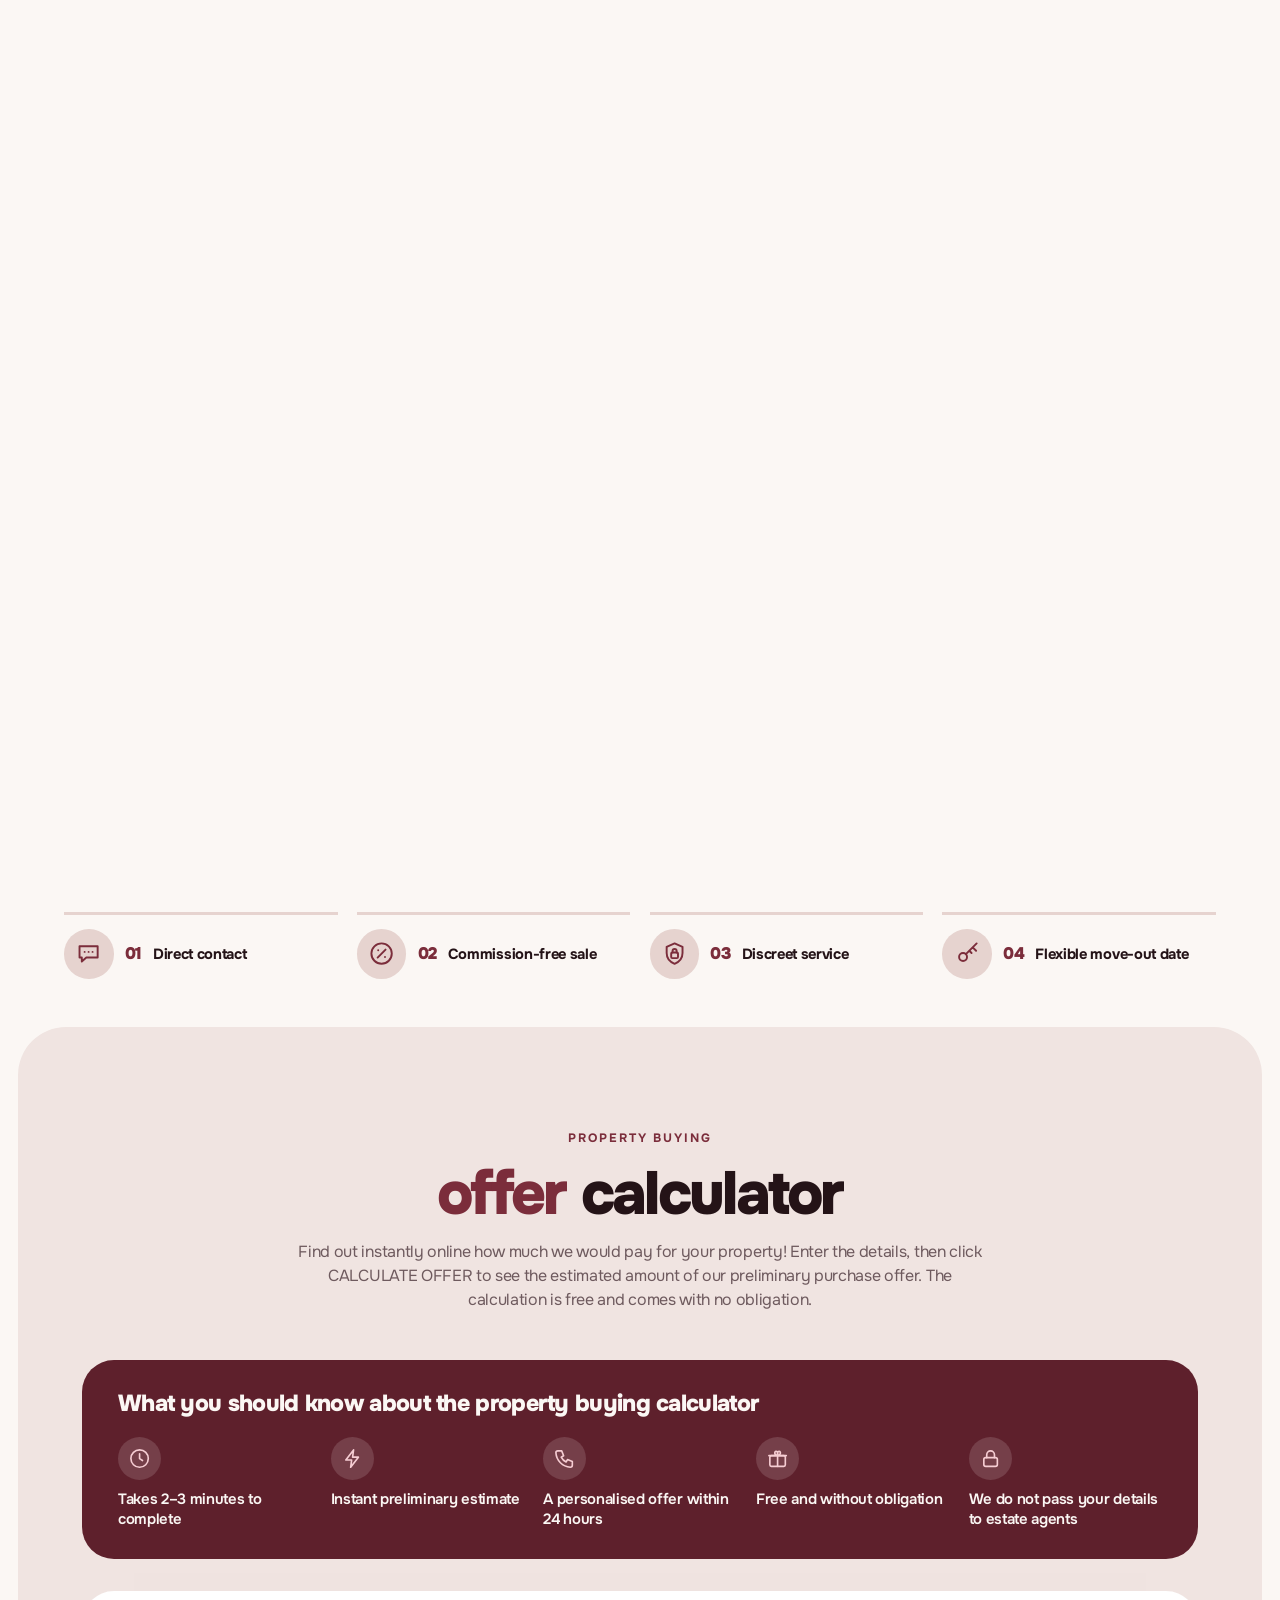
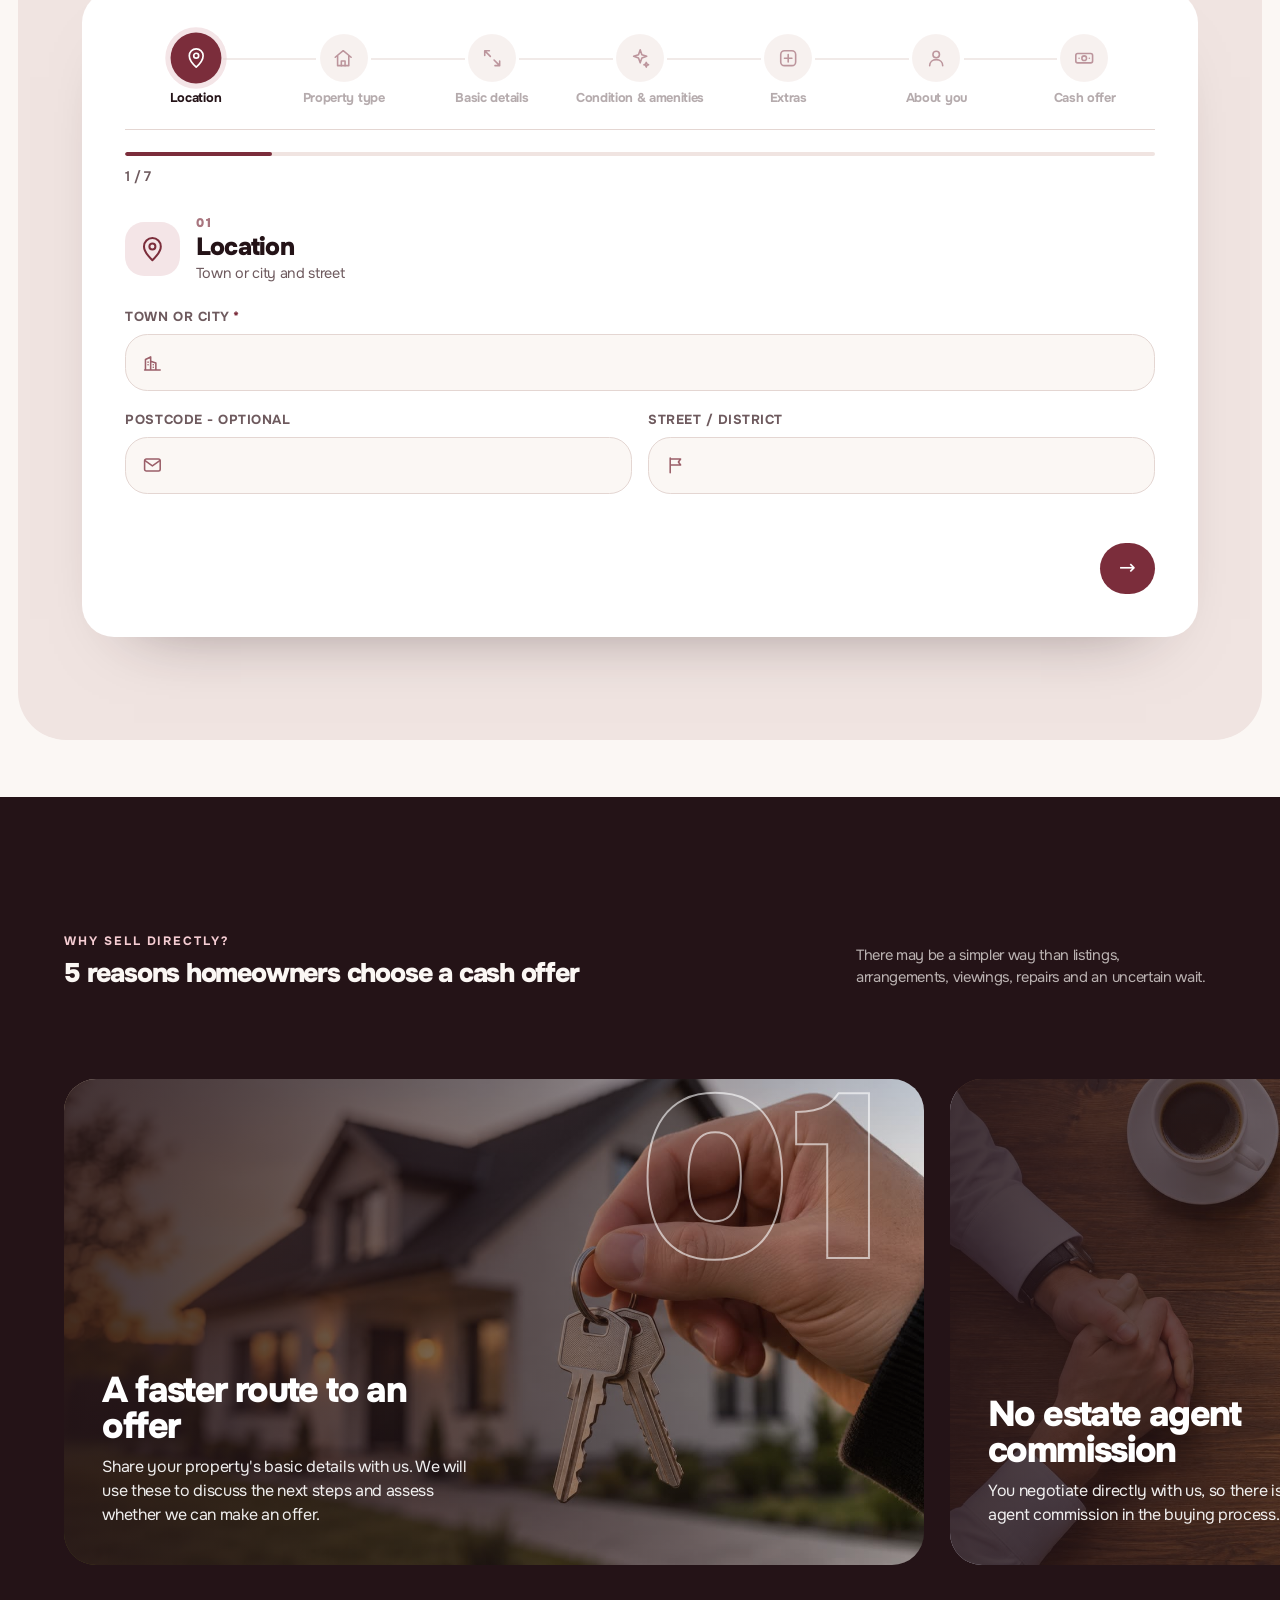
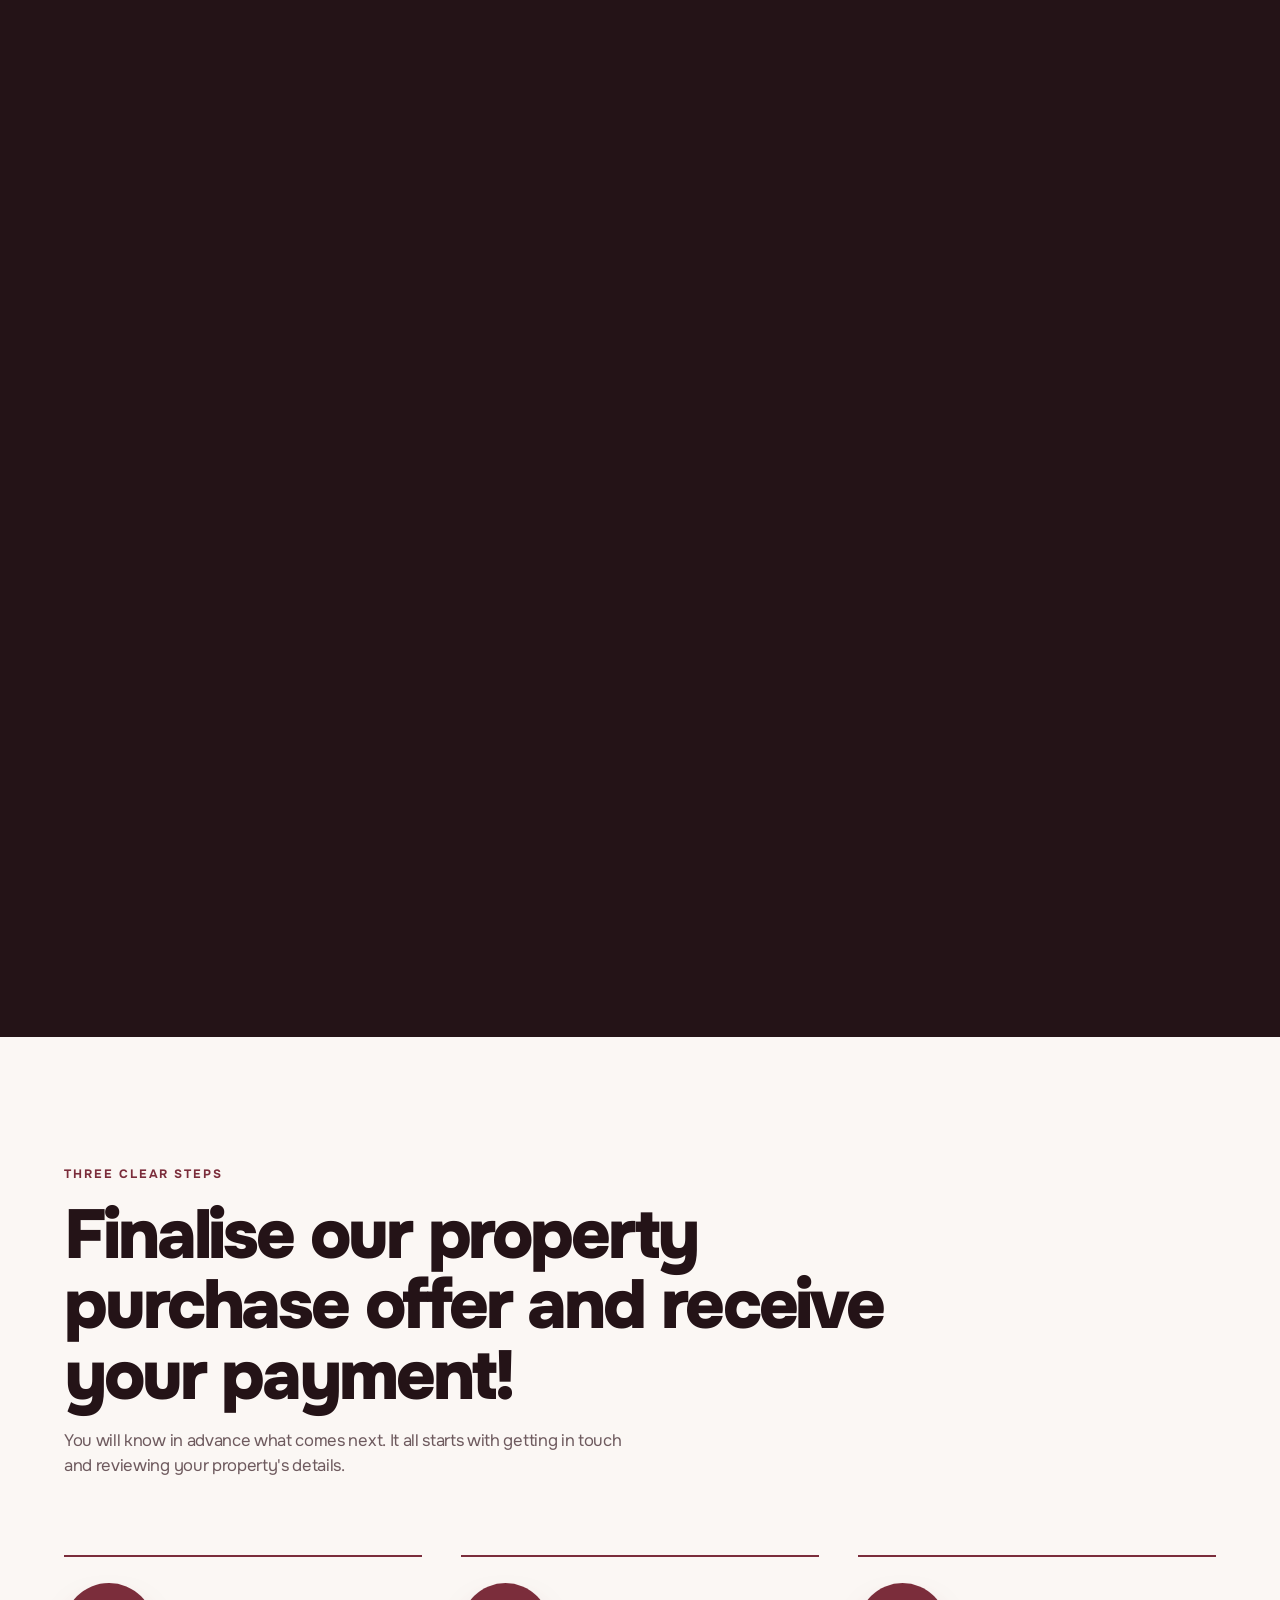
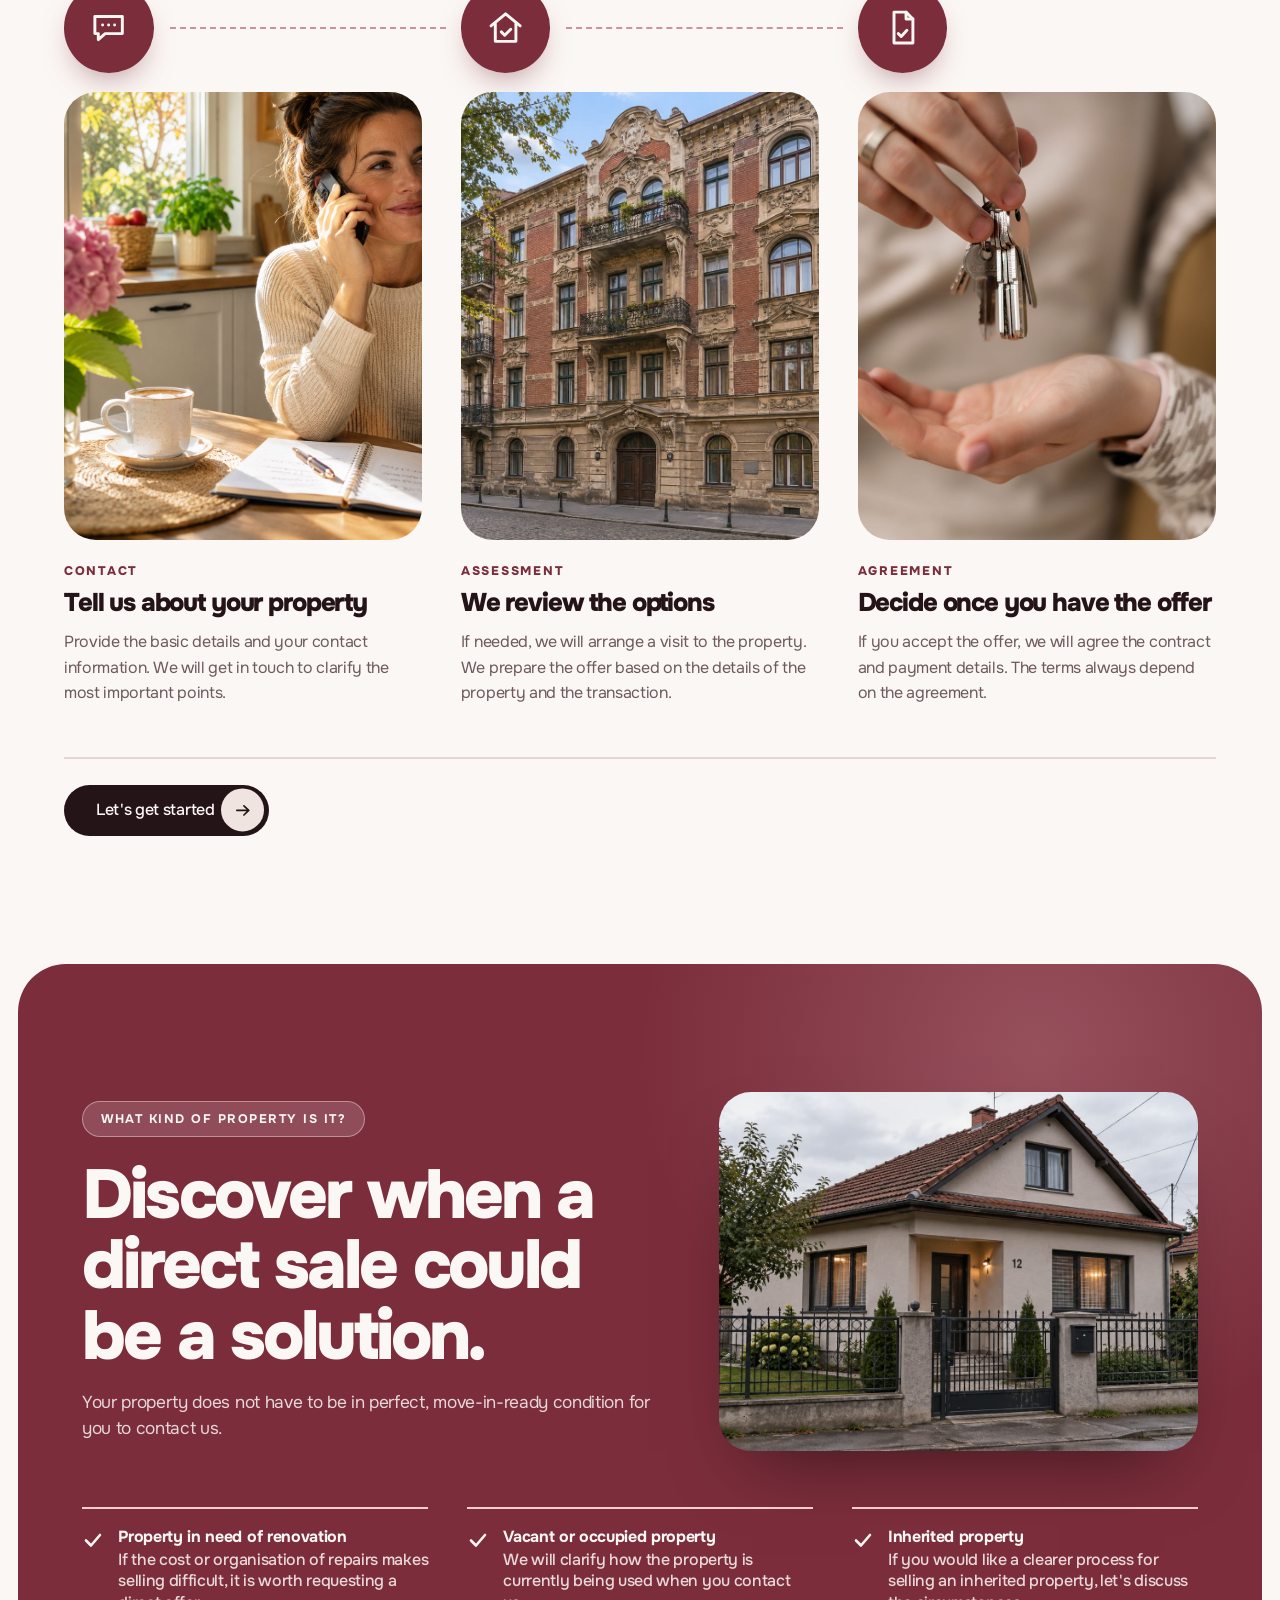
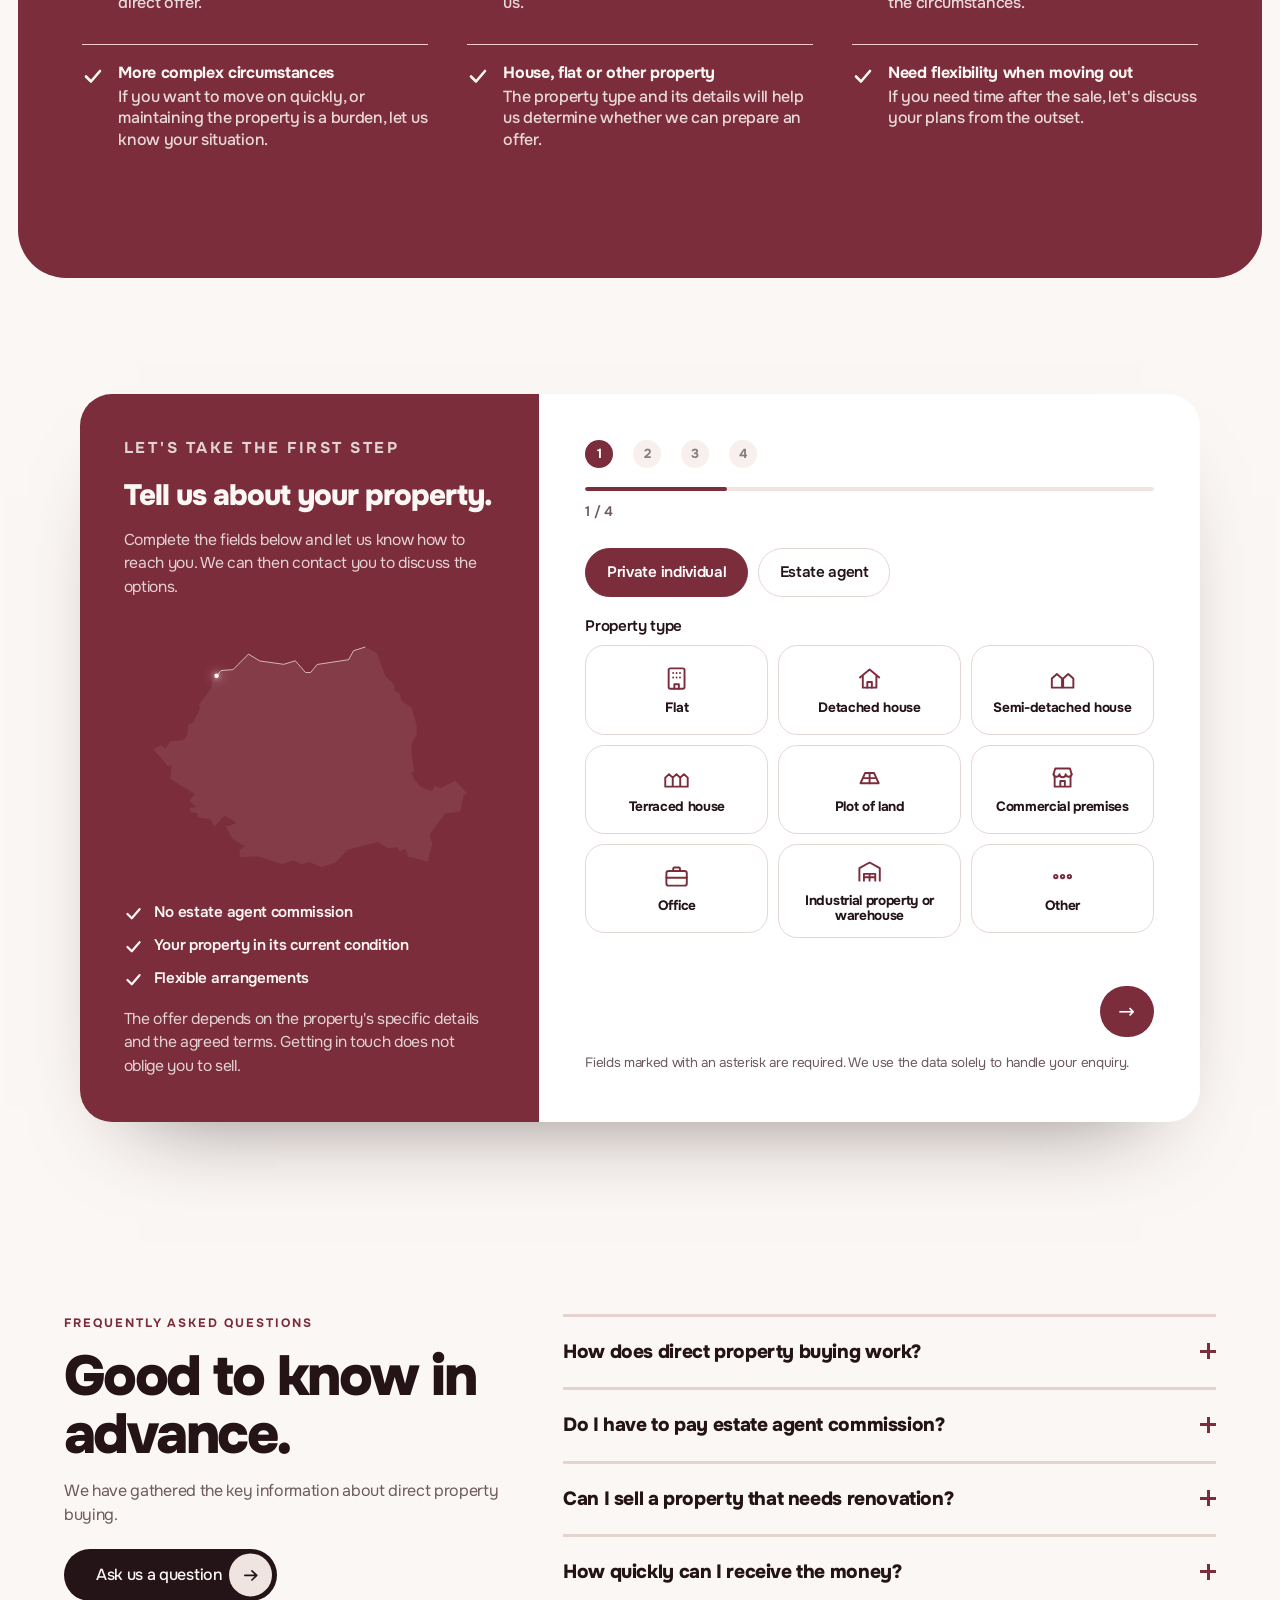
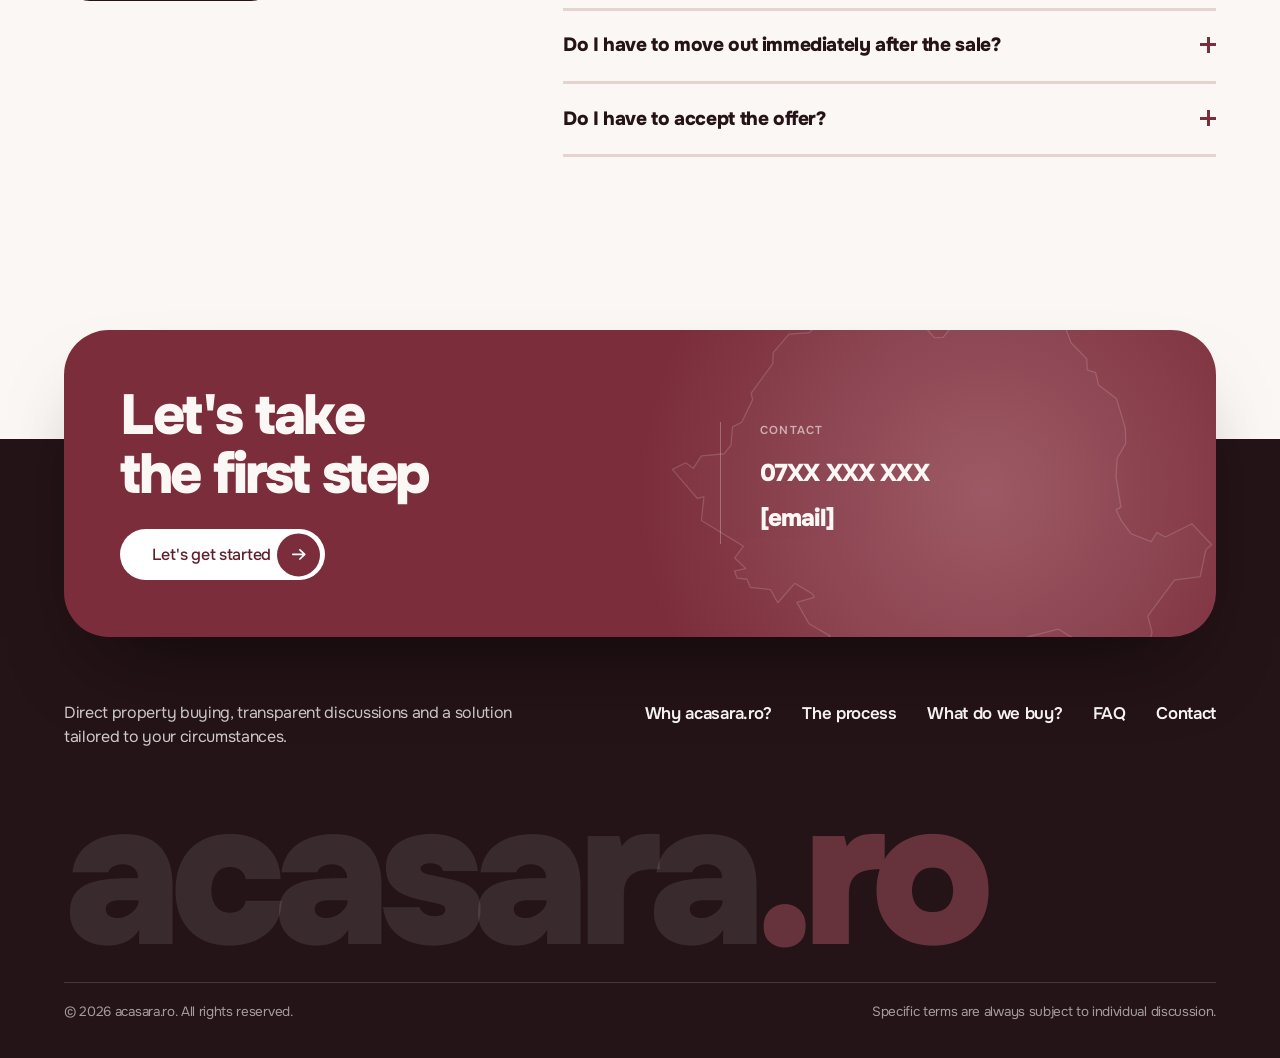
==== commit d72c8d2e: "Process steps: drawn icon badges and a connecting line instead of big numbers Co-Authored-By: Claude" ====
--- a/index.html
+++ b/index.html
@@ -8,7 +8,7 @@
 <meta name="description" content="Vreți să vindeți rapid un apartament sau o casă? acasara.ro cumpără direct de la proprietari, fără comision de agenție. Solicitați o ofertă de cumpărare.">
 <meta name="theme-color" content="#3F71FF">
 <link rel="preload" href="assets/fonts/onest-latin.woff2" as="font" type="font/woff2" crossorigin>
-<link rel="stylesheet" href="assets/site.css?v=1794478059">
+<link rel="stylesheet" href="assets/site.css?v=1794478447">
 <!--
   Acasara. All copy is imported from azzupp.com (assets/i18n.js, 11 locales) with the brand name
   swapped. Phone, e-mail, company data and the form / estimate endpoints are still open: search for
@@ -344,23 +344,23 @@
     </div>
     <ol class="how-cols">
         <li class="how-col" style="--d:0.00s">
-          <div class="how-num"><span>01</span></div>
+          <div class="how-badge-row"><div class="how-badge"><svg viewBox="0 0 24 24" fill="none" stroke="currentColor" stroke-width="1.7" stroke-linecap="round" stroke-linejoin="round" aria-hidden="true"><path pathLength="1" d="M4 5.5h16v10H10l-4 3.5v-3.5H4z"/><path pathLength="1" d="M8.5 10.5h.01M12 10.5h.01M15.5 10.5h.01"/></svg></div><i class="how-line" aria-hidden="true"></i></div>
           <div class="how-photo"><img src="assets/img/phone-call.jpg" alt="" loading="lazy"></div>
-          <span class="how-n" data-i18n="proc.1n">01 / CONTACT</span>
+          <span class="how-n" data-i18n="proc.1n">CONTACT</span>
           <h3 data-i18n="proc.1t">Povestiți-ne despre proprietate</h3>
           <p data-i18n="proc.1p">Introduceți datele de bază și datele de contact. Vă vom contacta pentru a clarifica cele mai importante detalii.</p>
         </li>
         <li class="how-col" style="--d:0.18s">
-          <div class="how-num"><span>02</span></div>
+          <div class="how-badge-row"><div class="how-badge"><svg viewBox="0 0 24 24" fill="none" stroke="currentColor" stroke-width="1.7" stroke-linecap="round" stroke-linejoin="round" aria-hidden="true"><path pathLength="1" d="M3.5 11 12 4l8.5 7M6 9.5V20h12V9.5"/><path pathLength="1" d="M9.5 14.5l2 2 3.5-3.5"/></svg></div><i class="how-line" aria-hidden="true"></i></div>
           <div class="how-photo"><img src="assets/img/city-street.jpg" alt="" loading="lazy"></div>
-          <span class="how-n" data-i18n="proc.2n">02 / EVALUARE</span>
+          <span class="how-n" data-i18n="proc.2n">EVALUARE</span>
           <h3 data-i18n="proc.2t">Analizăm opțiunile</h3>
           <p data-i18n="proc.2p">Dacă este necesar, programăm o vizită la proprietate. Pregătim oferta pe baza detaliilor proprietății și ale tranzacției.</p>
         </li>
         <li class="how-col" style="--d:0.36s">
-          <div class="how-num"><span>03</span></div>
+          <div class="how-badge-row"><div class="how-badge"><svg viewBox="0 0 24 24" fill="none" stroke="currentColor" stroke-width="1.7" stroke-linecap="round" stroke-linejoin="round" aria-hidden="true"><path pathLength="1" d="M7 3h7l4 4v14H7z"/><path pathLength="1" d="M14 3v4h4"/><path pathLength="1" d="M9.5 15.5l1.7 1.7 3.3-3.6"/></svg></div></div>
           <div class="how-photo"><img src="assets/img/keys.jpg" alt="" loading="lazy"></div>
-          <span class="how-n" data-i18n="proc.3n">03 / ACORD</span>
+          <span class="how-n" data-i18n="proc.3n">ACORD</span>
           <h3 data-i18n="proc.3t">Decideți după ce cunoașteți oferta</h3>
           <p data-i18n="proc.3p">Dacă acceptați oferta, stabilim detaliile contractului și ale plății. Condițiile depind întotdeauna de acordul încheiat.</p>
         </li>
@@ -604,6 +604,6 @@
 </footer>
 
 <script src="assets/i18n.js?v=1794406922"></script>
-<script src="assets/site.js?v=1794475550"></script>
+<script src="assets/site.js?v=1794478447"></script>
 </body>
 </html>
--- a/assets/site.css
+++ b/assets/site.css
@@ -357,15 +357,26 @@
 .walk-head{max-width:1180px;margin:0 auto clamp(40px,6vw,76px)}
 .walk-head h2{font-size:clamp(2.1rem,5.4vw,4.4rem);max-width:19ch}
 .walk-lead{margin-top:1.1rem;color:var(--ink-2);max-width:52ch;font-size:clamp(1rem,1.3vw,1.15rem)}
-.how-cols{list-style:none;margin:0 auto;padding:0;max-width:1180px;display:grid;grid-template-columns:repeat(3,minmax(0,1fr));gap:clamp(20px,3vw,48px)}
+.how-cols{list-style:none;margin:0 auto;padding:0;max-width:1180px;--gap:clamp(20px,3vw,48px);display:grid;grid-template-columns:repeat(3,minmax(0,1fr));gap:var(--gap)}
 .how-col{position:relative;padding-top:1.4rem}
 .how-col::before,.how-col::after{content:"";position:absolute;left:0;right:0;top:0;height:2px}
 .how-col::before{background:var(--line)}
 .how-col::after{background:var(--wine);transform:scaleX(0);transform-origin:left;transition:transform 1.1s cubic-bezier(.6,0,.2,1) var(--d)}
 .how-col.on::after{transform:none}
-.how-num{height:1em;overflow:hidden;font-family:var(--font-display);font-weight:900;font-size:clamp(4.5rem,9vw,8rem);line-height:1;letter-spacing:.015em;color:var(--wine)}
-.how-num span{display:block;transform:translateY(105%);transition:transform .9s cubic-bezier(.2,.9,.2,1) calc(var(--d) + .2s)}
-.how-col.on .how-num span{transform:none}
+.how-badge-row{display:flex;align-items:center;margin-top:.4rem}
+.how-badge{position:relative;flex:none;width:clamp(4.6rem,7vw,6rem);aspect-ratio:1;border-radius:50%;display:grid;place-items:center;background:var(--wine);color:var(--paper);
+  box-shadow:0 .9rem 2rem -.9rem rgba(123,45,59,.65);transform:scale(.55);opacity:0;
+  transition:transform .8s cubic-bezier(.3,1.5,.5,1) calc(var(--d) + .15s),opacity .4s ease calc(var(--d) + .15s)}
+.how-badge svg{width:46%;height:46%;overflow:visible}
+.how-badge svg *{stroke-dasharray:1;stroke-dashoffset:1;transition:stroke-dashoffset 1.3s cubic-bezier(.5,0,.2,1) calc(var(--d) + .55s)}
+.how-badge::after{content:"";position:absolute;inset:-.5rem;border-radius:50%;border:2px solid var(--wine);opacity:0}
+.how-col.on .how-badge{transform:none;opacity:1}
+.how-col.on .how-badge svg *{stroke-dashoffset:0}
+.how-col.on .how-badge::after{animation:howPing 1.6s ease-out calc(var(--d) + .95s) 2}
+@keyframes howPing{0%{transform:scale(.85);opacity:.5}100%{transform:scale(1.4);opacity:0}}
+.how-line{flex:1;height:0;border-top:2px dashed var(--wine-soft);margin:0 .9rem 0 1rem;margin-right:calc(.9rem - var(--gap));opacity:.6;
+  transform:scaleX(0);transform-origin:left;transition:transform 1.2s cubic-bezier(.6,0,.2,1) calc(var(--d) + .9s)}
+.how-col.on .how-line{transform:none}
 .how-photo{margin:1.2rem 0 1.4rem;aspect-ratio:4/5;border-radius:var(--r-card);overflow:hidden;clip-path:inset(100% 0 0 0);
   transition:clip-path 1.2s cubic-bezier(.6,0,.2,1) calc(var(--d) + .3s)}
 .how-col.on .how-photo{clip-path:inset(0)}
@@ -378,9 +389,9 @@
 .how-col h3{margin:.5rem 0 .7rem;font-size:clamp(1.3rem,2.2vw,1.6rem);line-height:1.12}
 .how-col p{color:var(--ink-2);line-height:1.6}
 .how-foot{max-width:1180px;margin:clamp(32px,4vw,52px) auto 0;padding-top:1.6rem;border-top:2px solid var(--line);display:flex;justify-content:space-between;align-items:center;gap:1rem}
-@media (max-width:860px){ .how-cols{grid-template-columns:1fr} .how-photo{aspect-ratio:1/1} .how-foot{flex-direction:column;align-items:flex-start} }
+@media (max-width:860px){ .how-cols{grid-template-columns:1fr} .how-line{display:none} .how-photo{aspect-ratio:1/1} .how-foot{flex-direction:column;align-items:flex-start} }
 @media (max-width:560px){ .how-photo{aspect-ratio:4/5} }
-@media (prefers-reduced-motion:reduce){ .how-col::after,.how-num span,.how-photo,.how-photo img{transition:none} }
+@media (prefers-reduced-motion:reduce){ .how-col::after,.how-badge,.how-badge svg *,.how-line,.how-photo,.how-photo img{transition:none} .how-col.on .how-badge::after{animation:none} }
 
 /* ---------- cash band ---------- */
 .cash{background:var(--wine);color:var(--paper);padding:clamp(72px,10vw,150px) var(--gutter);
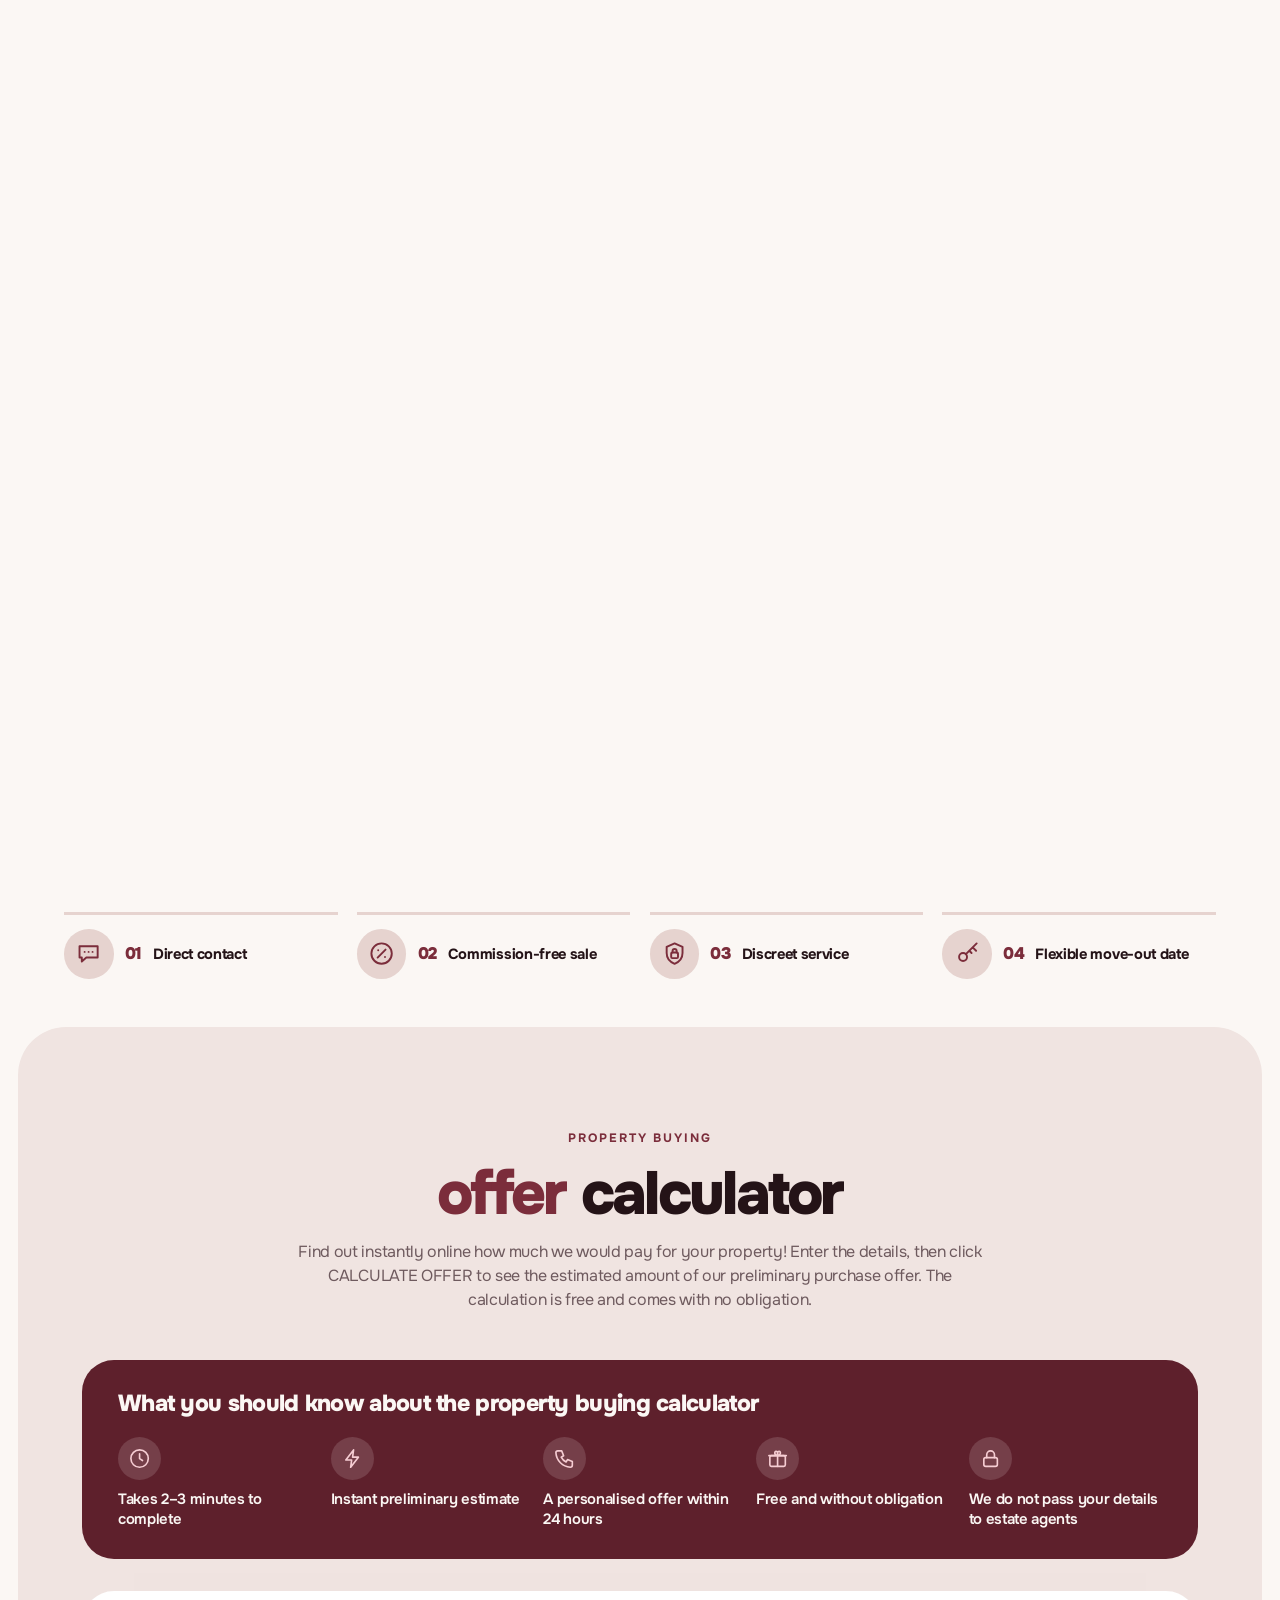
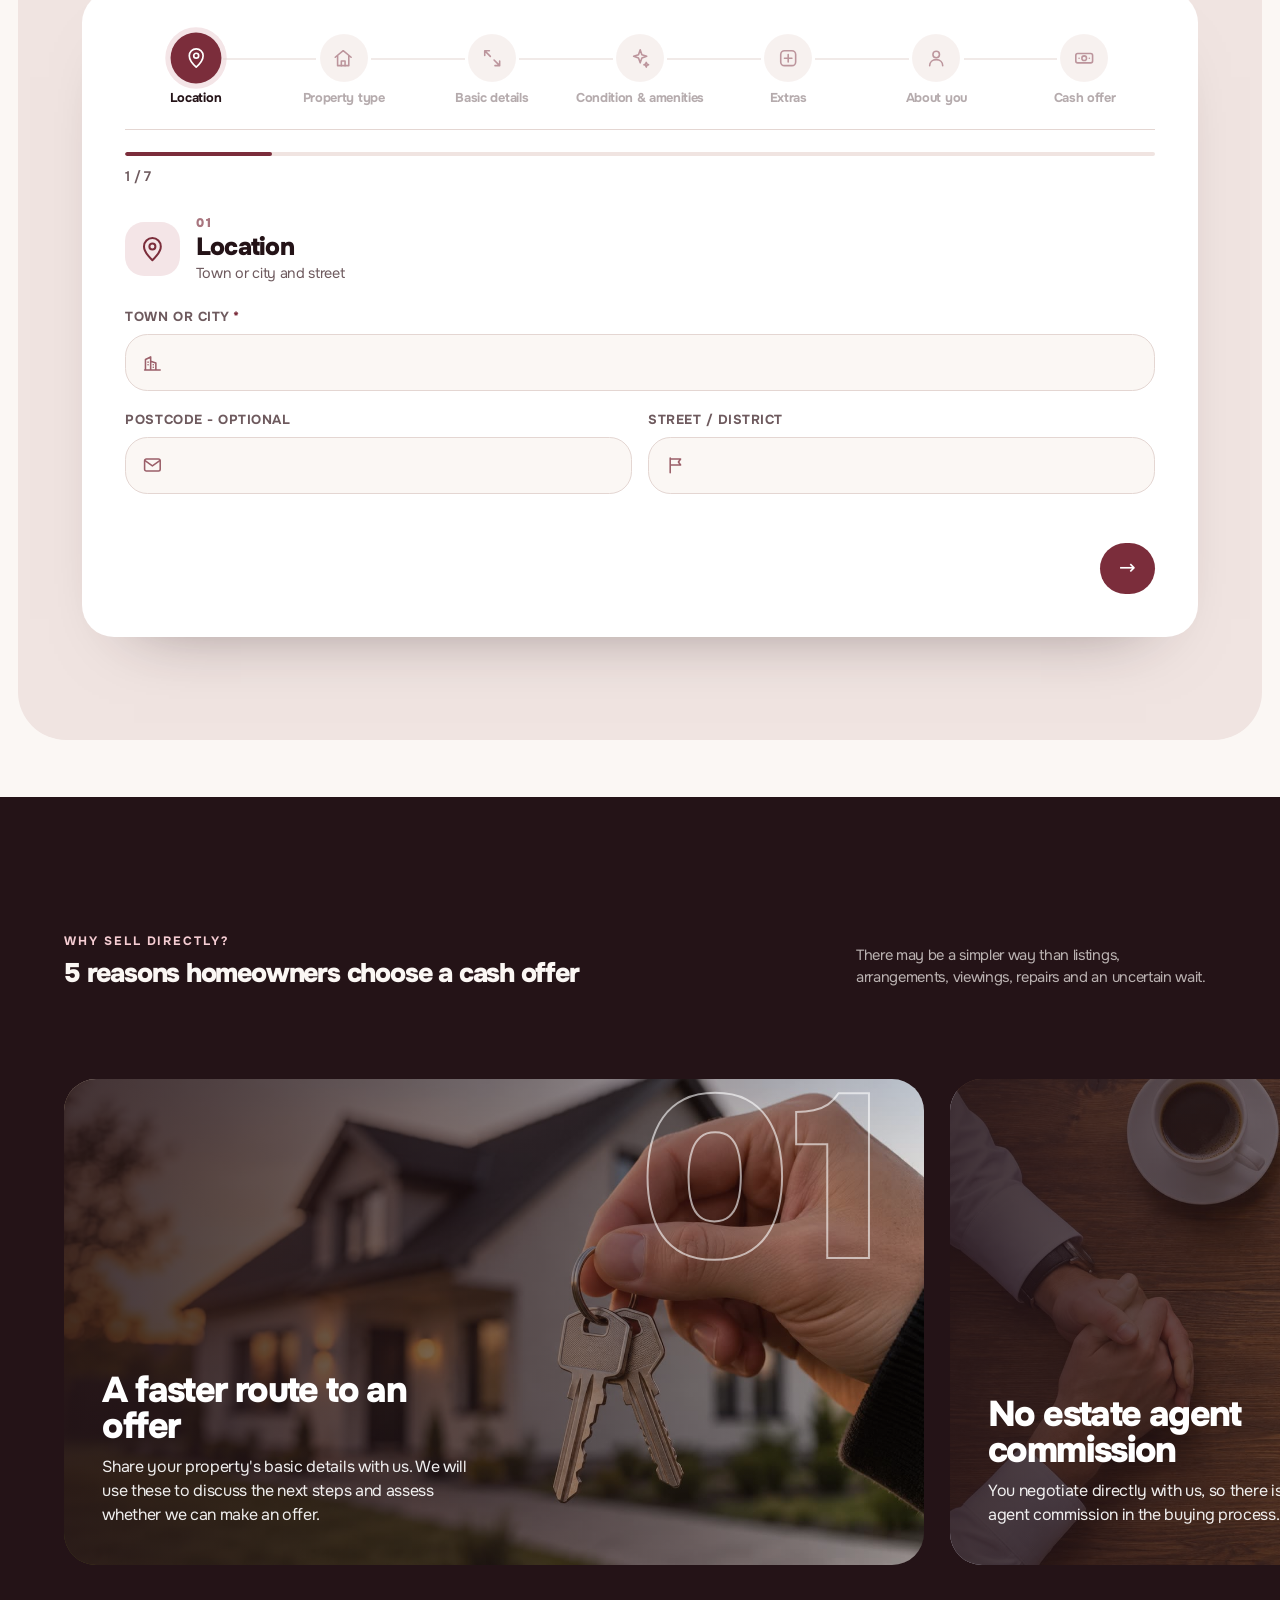
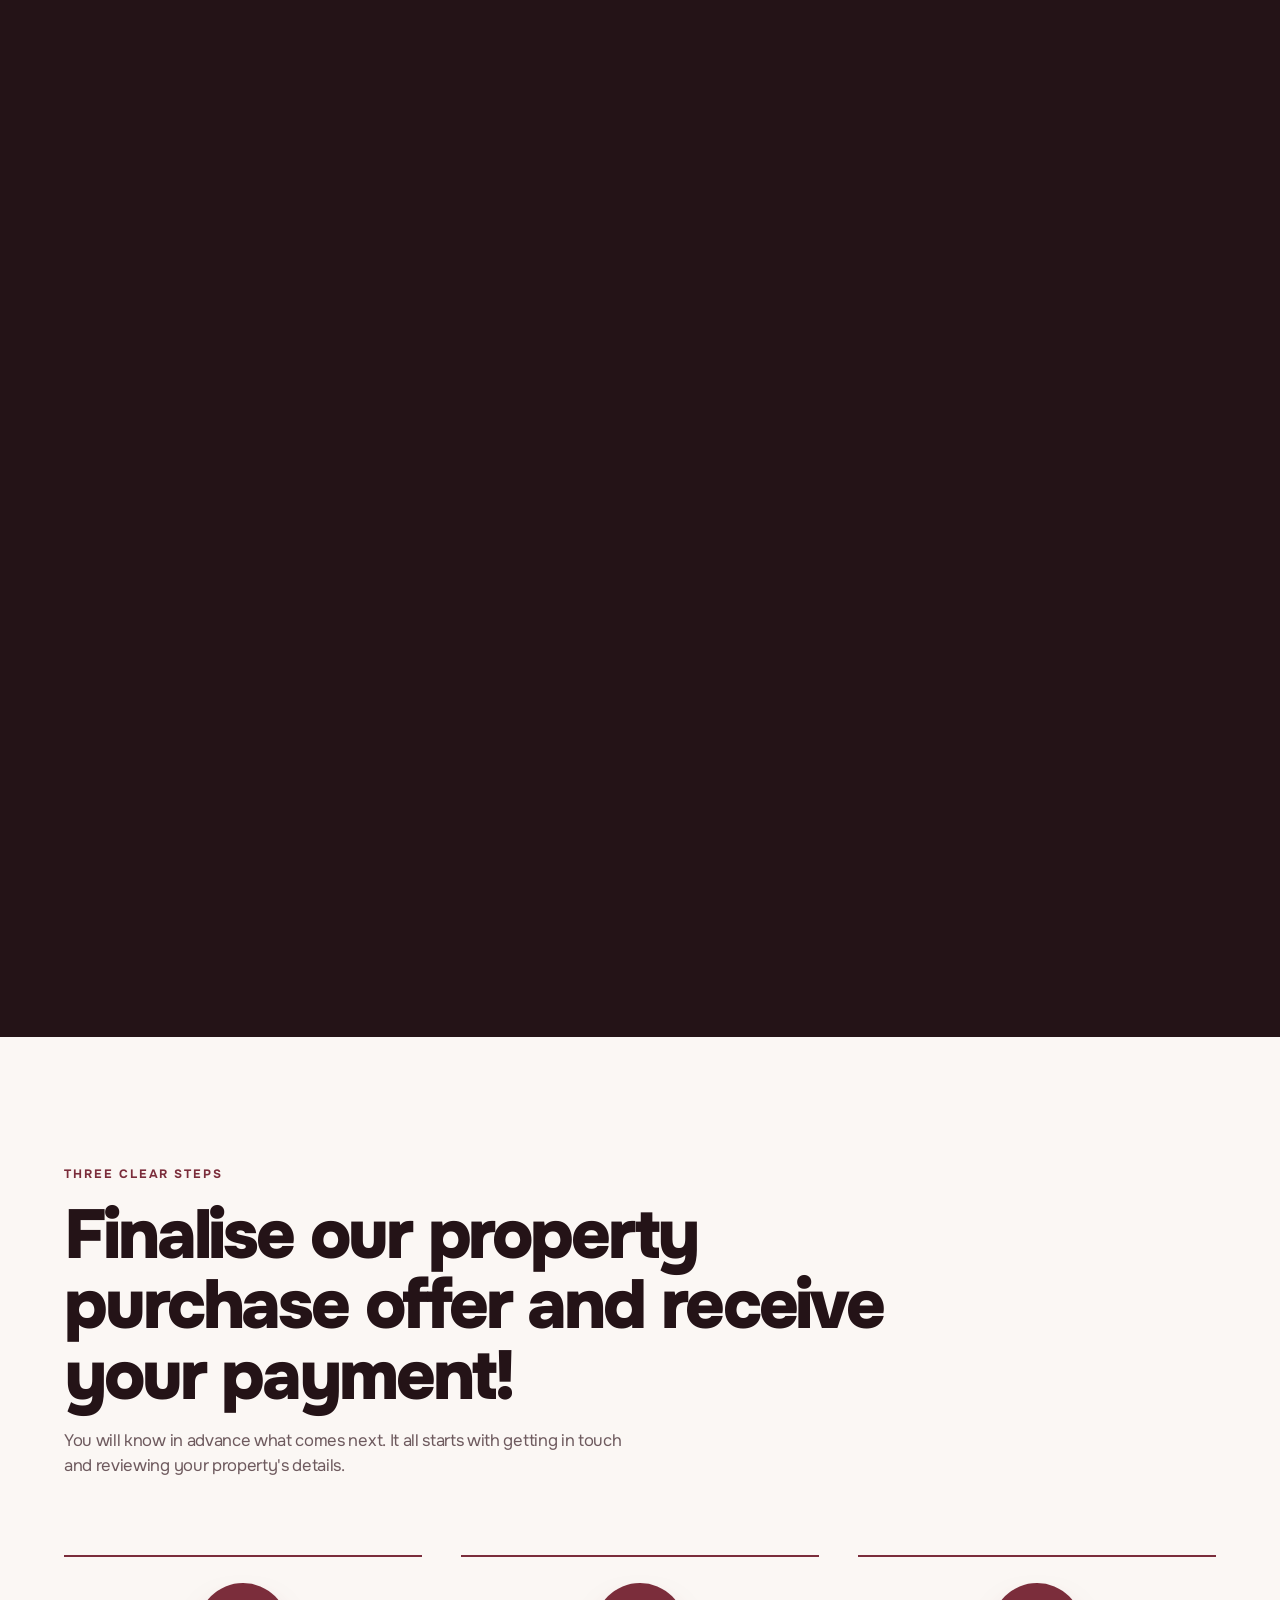
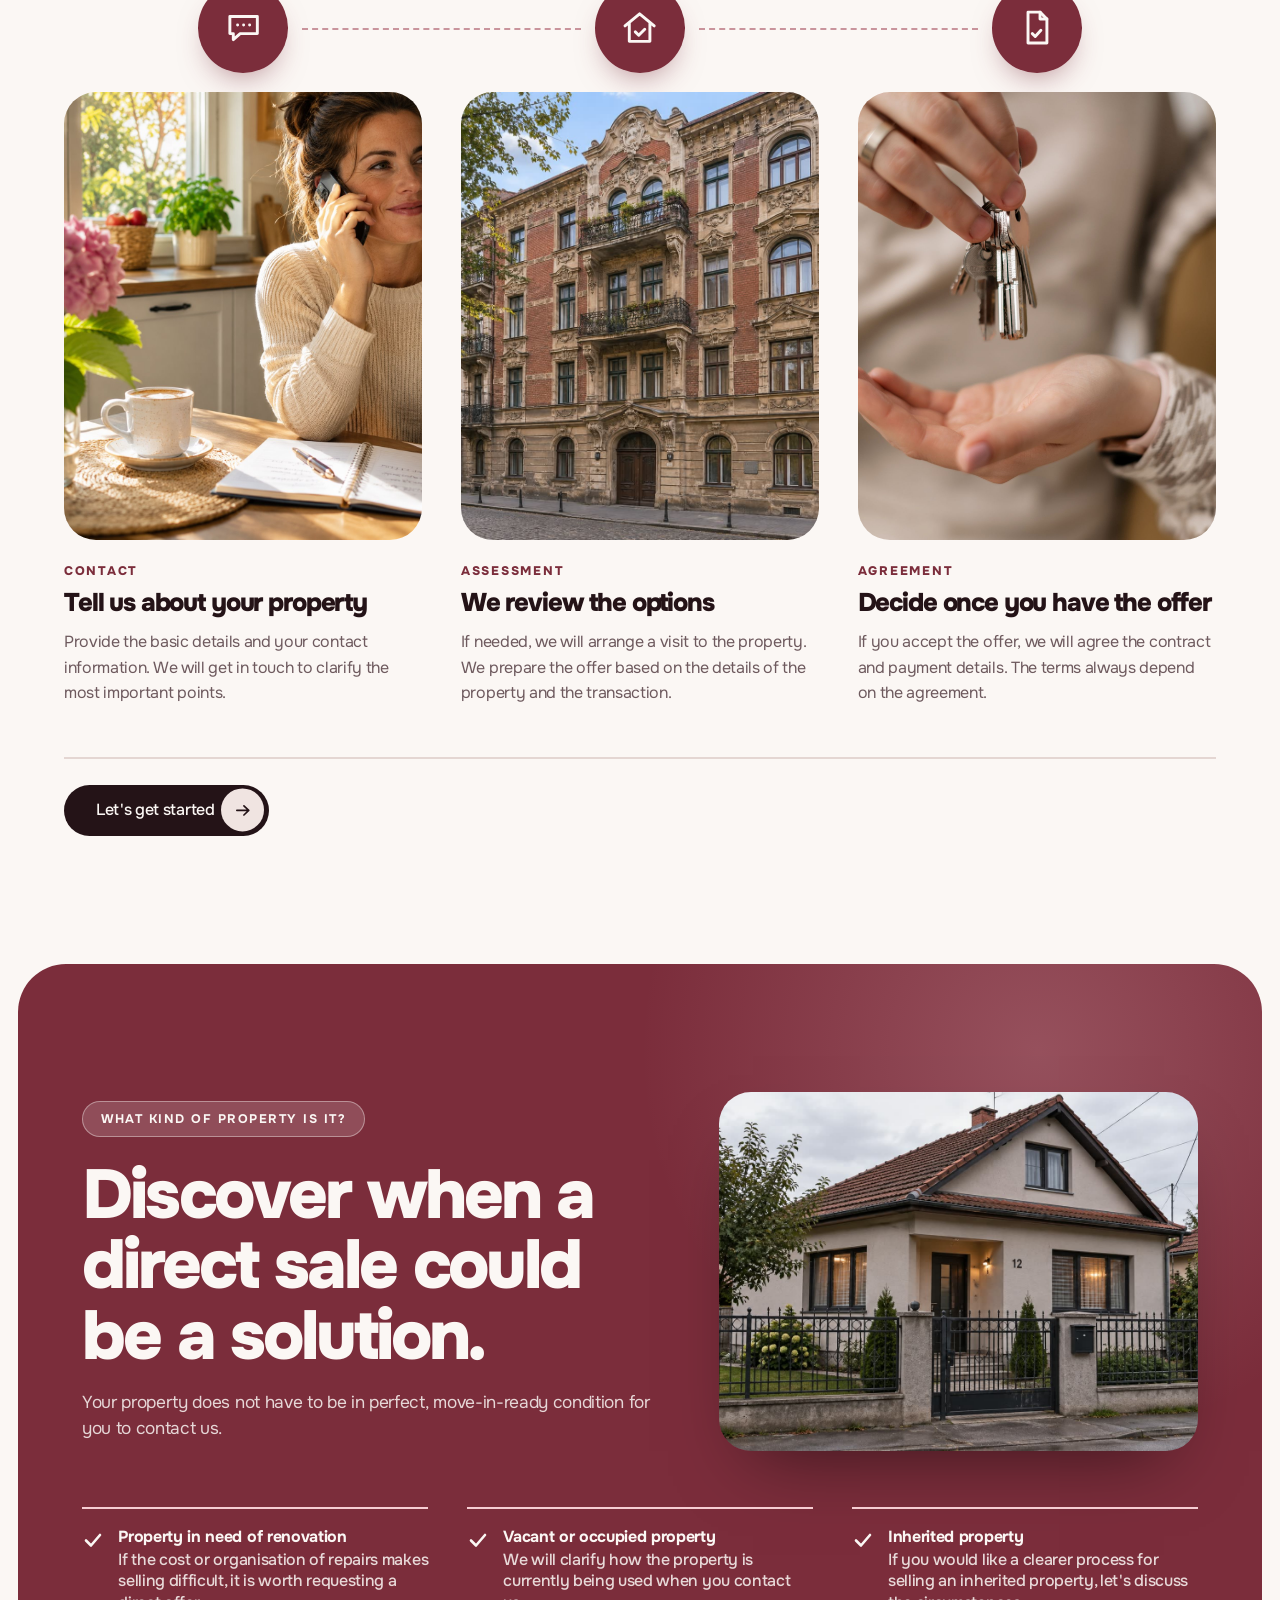
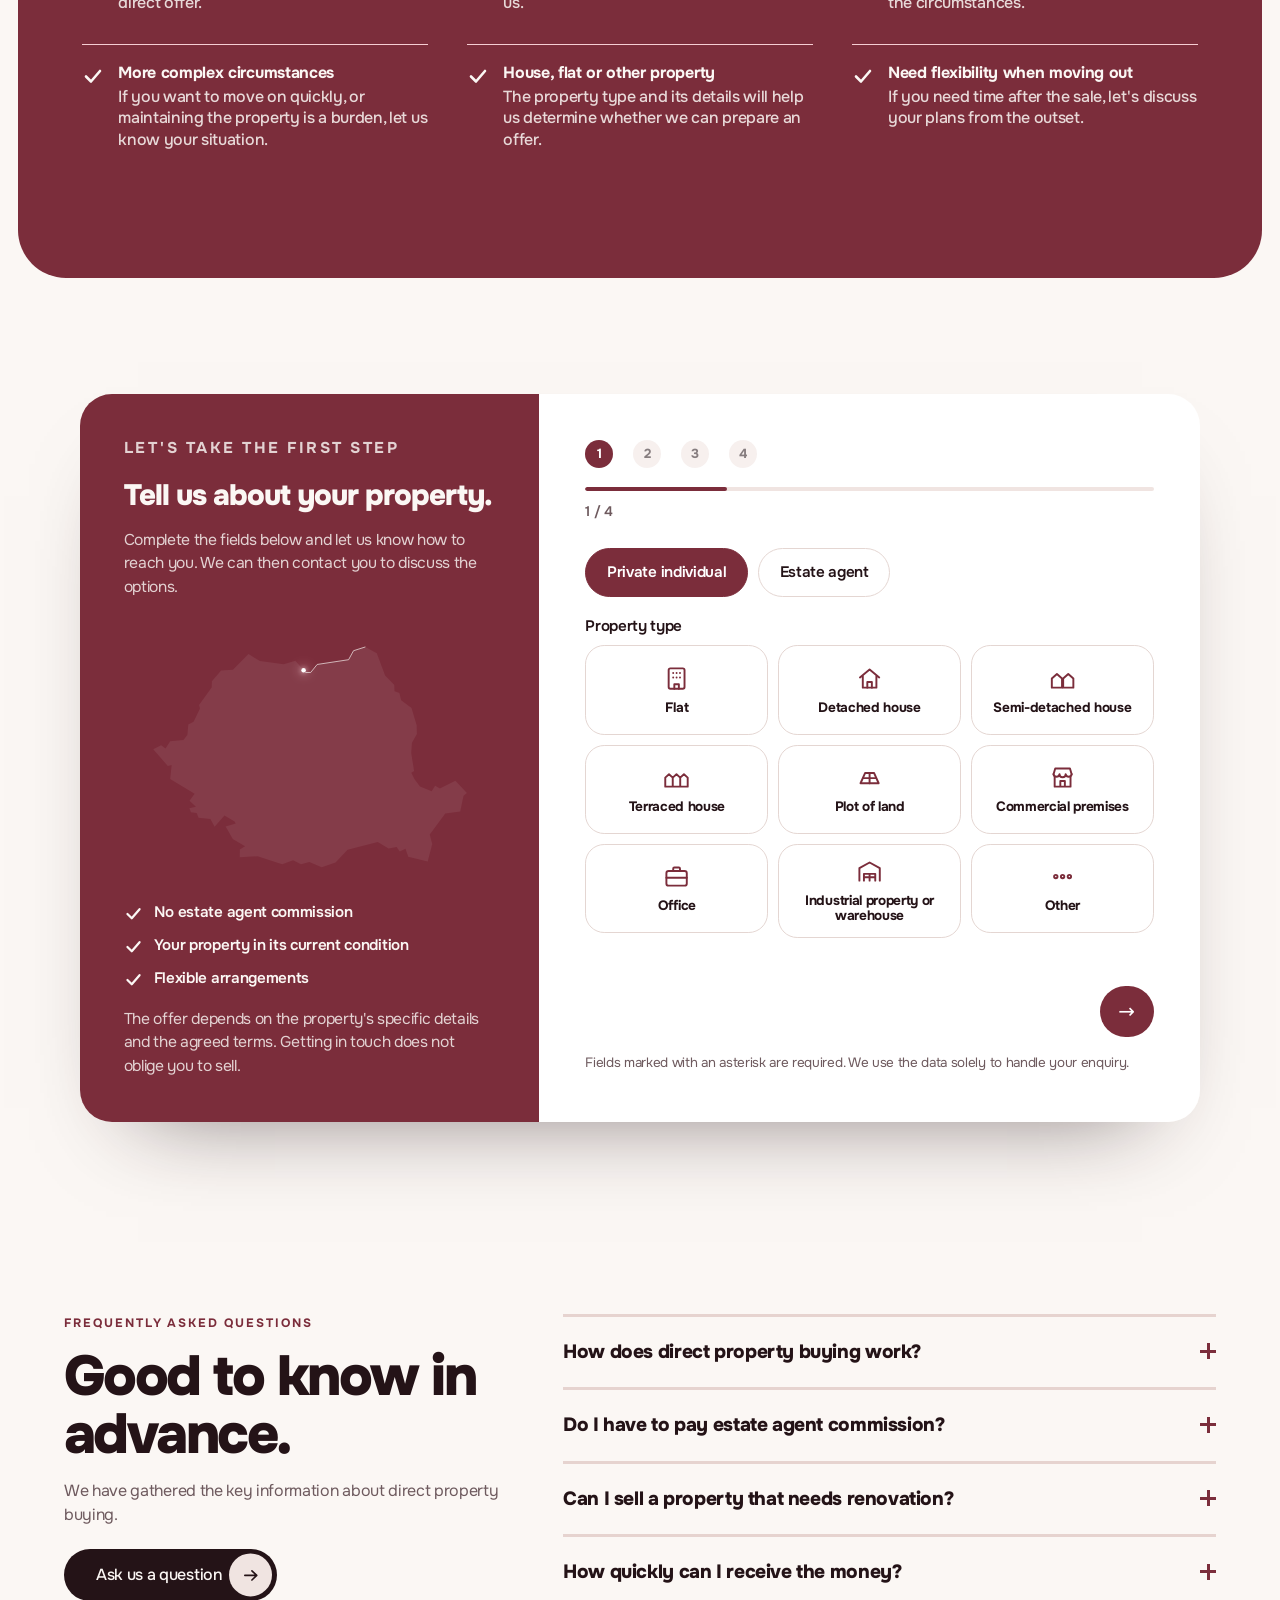
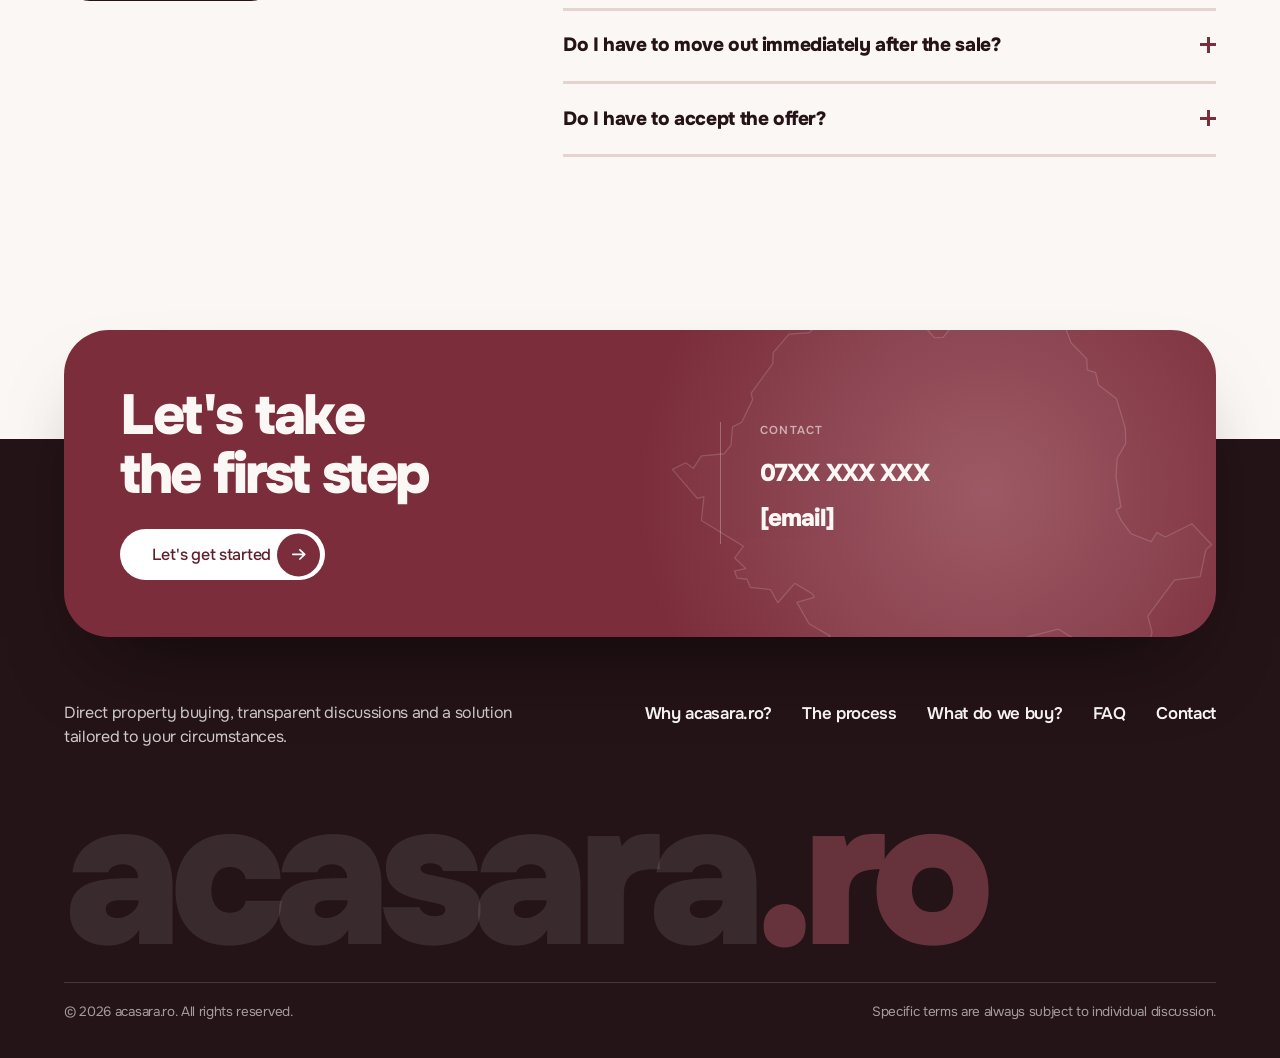
==== commit 73b5e5d6: "Process badges centered above the photos Co-Authored-By: Claude Sonnet 5.5 <noreply@anthropic.com>" ====
--- a/index.html
+++ b/index.html
@@ -8,7 +8,7 @@
 <meta name="description" content="Vreți să vindeți rapid un apartament sau o casă? acasara.ro cumpără direct de la proprietari, fără comision de agenție. Solicitați o ofertă de cumpărare.">
 <meta name="theme-color" content="#3F71FF">
 <link rel="preload" href="assets/fonts/onest-latin.woff2" as="font" type="font/woff2" crossorigin>
-<link rel="stylesheet" href="assets/site.css?v=1794478447">
+<link rel="stylesheet" href="assets/site.css?v=1794478695">
 <!--
   Acasara. All copy is imported from azzupp.com (assets/i18n.js, 11 locales) with the brand name
   swapped. Phone, e-mail, company data and the form / estimate endpoints are still open: search for
--- a/assets/site.css
+++ b/assets/site.css
@@ -357,14 +357,14 @@
 .walk-head{max-width:1180px;margin:0 auto clamp(40px,6vw,76px)}
 .walk-head h2{font-size:clamp(2.1rem,5.4vw,4.4rem);max-width:19ch}
 .walk-lead{margin-top:1.1rem;color:var(--ink-2);max-width:52ch;font-size:clamp(1rem,1.3vw,1.15rem)}
-.how-cols{list-style:none;margin:0 auto;padding:0;max-width:1180px;--gap:clamp(20px,3vw,48px);display:grid;grid-template-columns:repeat(3,minmax(0,1fr));gap:var(--gap)}
+.how-cols{list-style:none;margin:0 auto;padding:0;max-width:1180px;--gap:clamp(20px,3vw,48px);--bw:clamp(4.6rem,7vw,6rem);display:grid;grid-template-columns:repeat(3,minmax(0,1fr));gap:var(--gap)}
 .how-col{position:relative;padding-top:1.4rem}
 .how-col::before,.how-col::after{content:"";position:absolute;left:0;right:0;top:0;height:2px}
 .how-col::before{background:var(--line)}
 .how-col::after{background:var(--wine);transform:scaleX(0);transform-origin:left;transition:transform 1.1s cubic-bezier(.6,0,.2,1) var(--d)}
 .how-col.on::after{transform:none}
-.how-badge-row{display:flex;align-items:center;margin-top:.4rem}
-.how-badge{position:relative;flex:none;width:clamp(4.6rem,7vw,6rem);aspect-ratio:1;border-radius:50%;display:grid;place-items:center;background:var(--wine);color:var(--paper);
+.how-badge-row{position:relative;display:flex;justify-content:center;align-items:center;margin-top:.4rem}
+.how-badge{position:relative;flex:none;width:var(--bw);aspect-ratio:1;border-radius:50%;display:grid;place-items:center;background:var(--wine);color:var(--paper);
   box-shadow:0 .9rem 2rem -.9rem rgba(123,45,59,.65);transform:scale(.55);opacity:0;
   transition:transform .8s cubic-bezier(.3,1.5,.5,1) calc(var(--d) + .15s),opacity .4s ease calc(var(--d) + .15s)}
 .how-badge svg{width:46%;height:46%;overflow:visible}
@@ -374,7 +374,7 @@
 .how-col.on .how-badge svg *{stroke-dashoffset:0}
 .how-col.on .how-badge::after{animation:howPing 1.6s ease-out calc(var(--d) + .95s) 2}
 @keyframes howPing{0%{transform:scale(.85);opacity:.5}100%{transform:scale(1.4);opacity:0}}
-.how-line{flex:1;height:0;border-top:2px dashed var(--wine-soft);margin:0 .9rem 0 1rem;margin-right:calc(.9rem - var(--gap));opacity:.6;
+.how-line{position:absolute;top:50%;left:calc(50% + var(--bw) / 2 + .9rem);width:calc(100% + var(--gap) - var(--bw) - 1.8rem);height:0;border-top:2px dashed var(--wine-soft);opacity:.6;
   transform:scaleX(0);transform-origin:left;transition:transform 1.2s cubic-bezier(.6,0,.2,1) calc(var(--d) + .9s)}
 .how-col.on .how-line{transform:none}
 .how-photo{margin:1.2rem 0 1.4rem;aspect-ratio:4/5;border-radius:var(--r-card);overflow:hidden;clip-path:inset(100% 0 0 0);
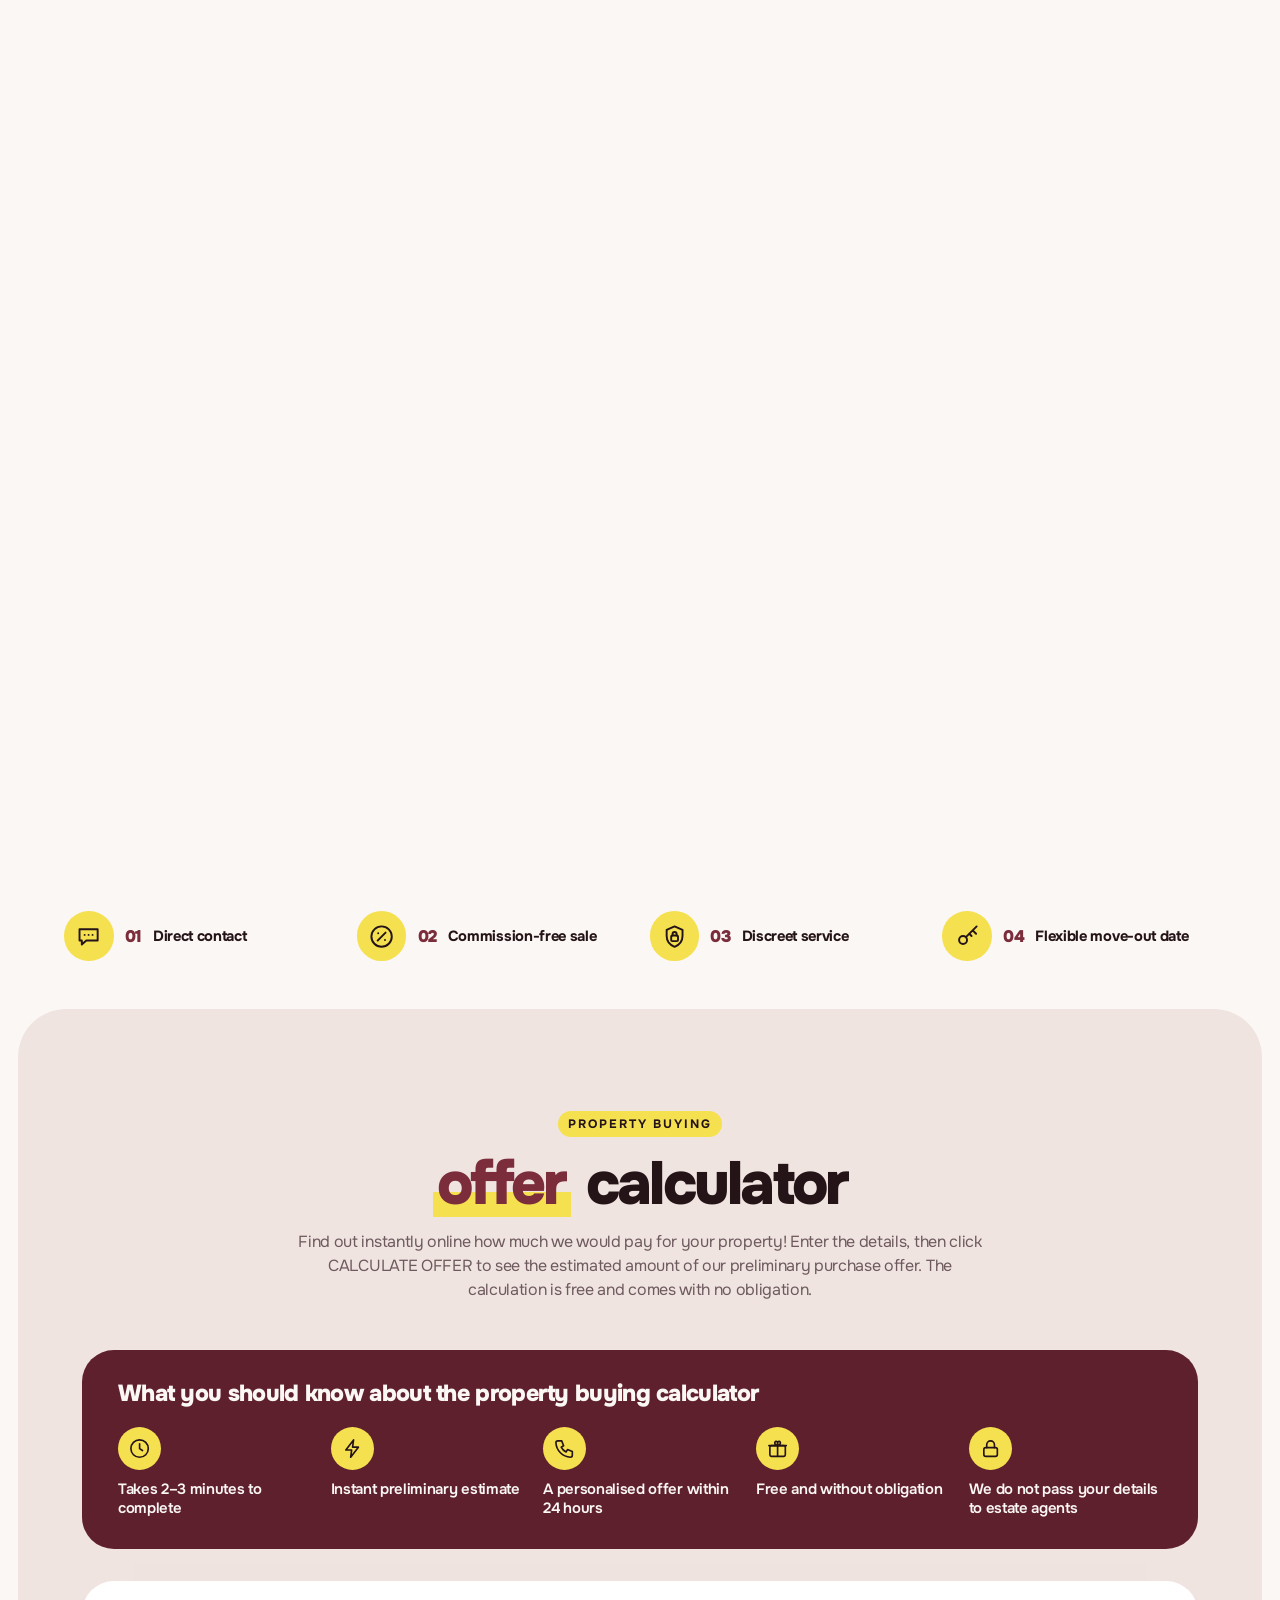
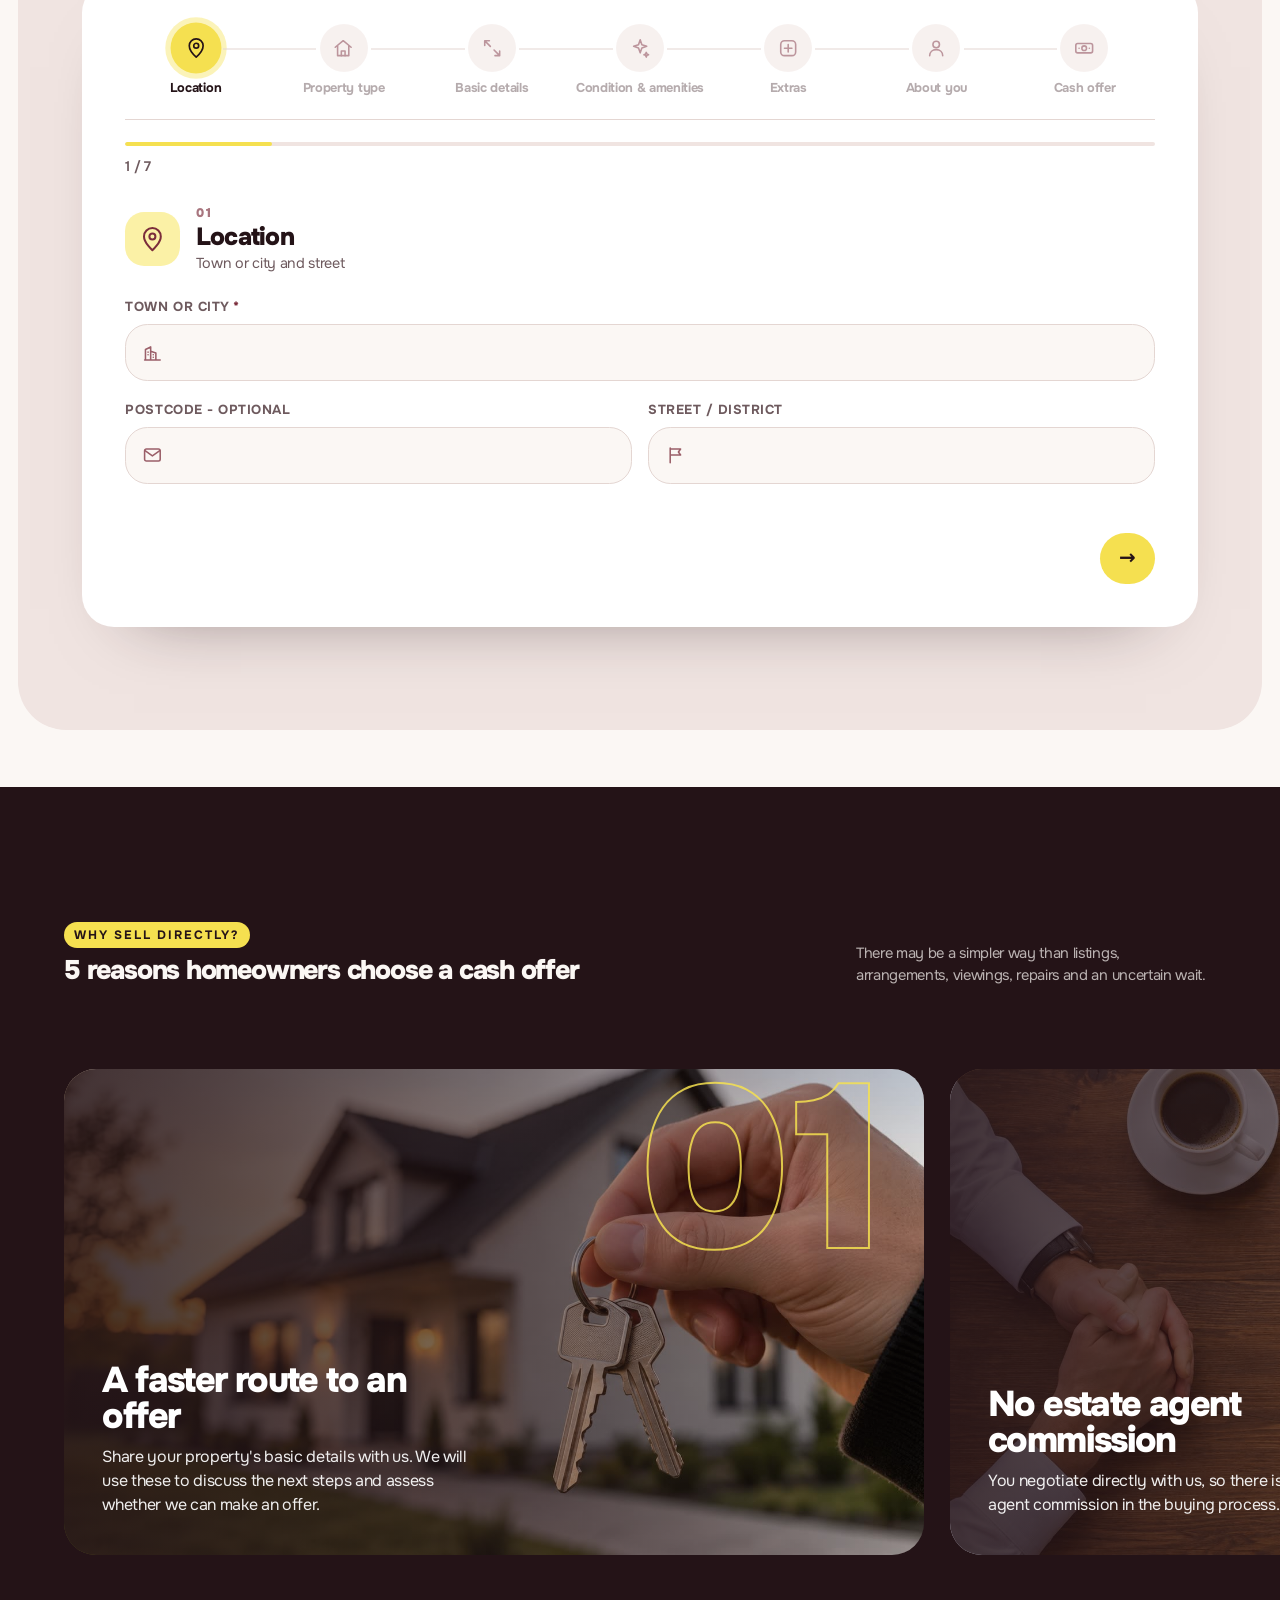
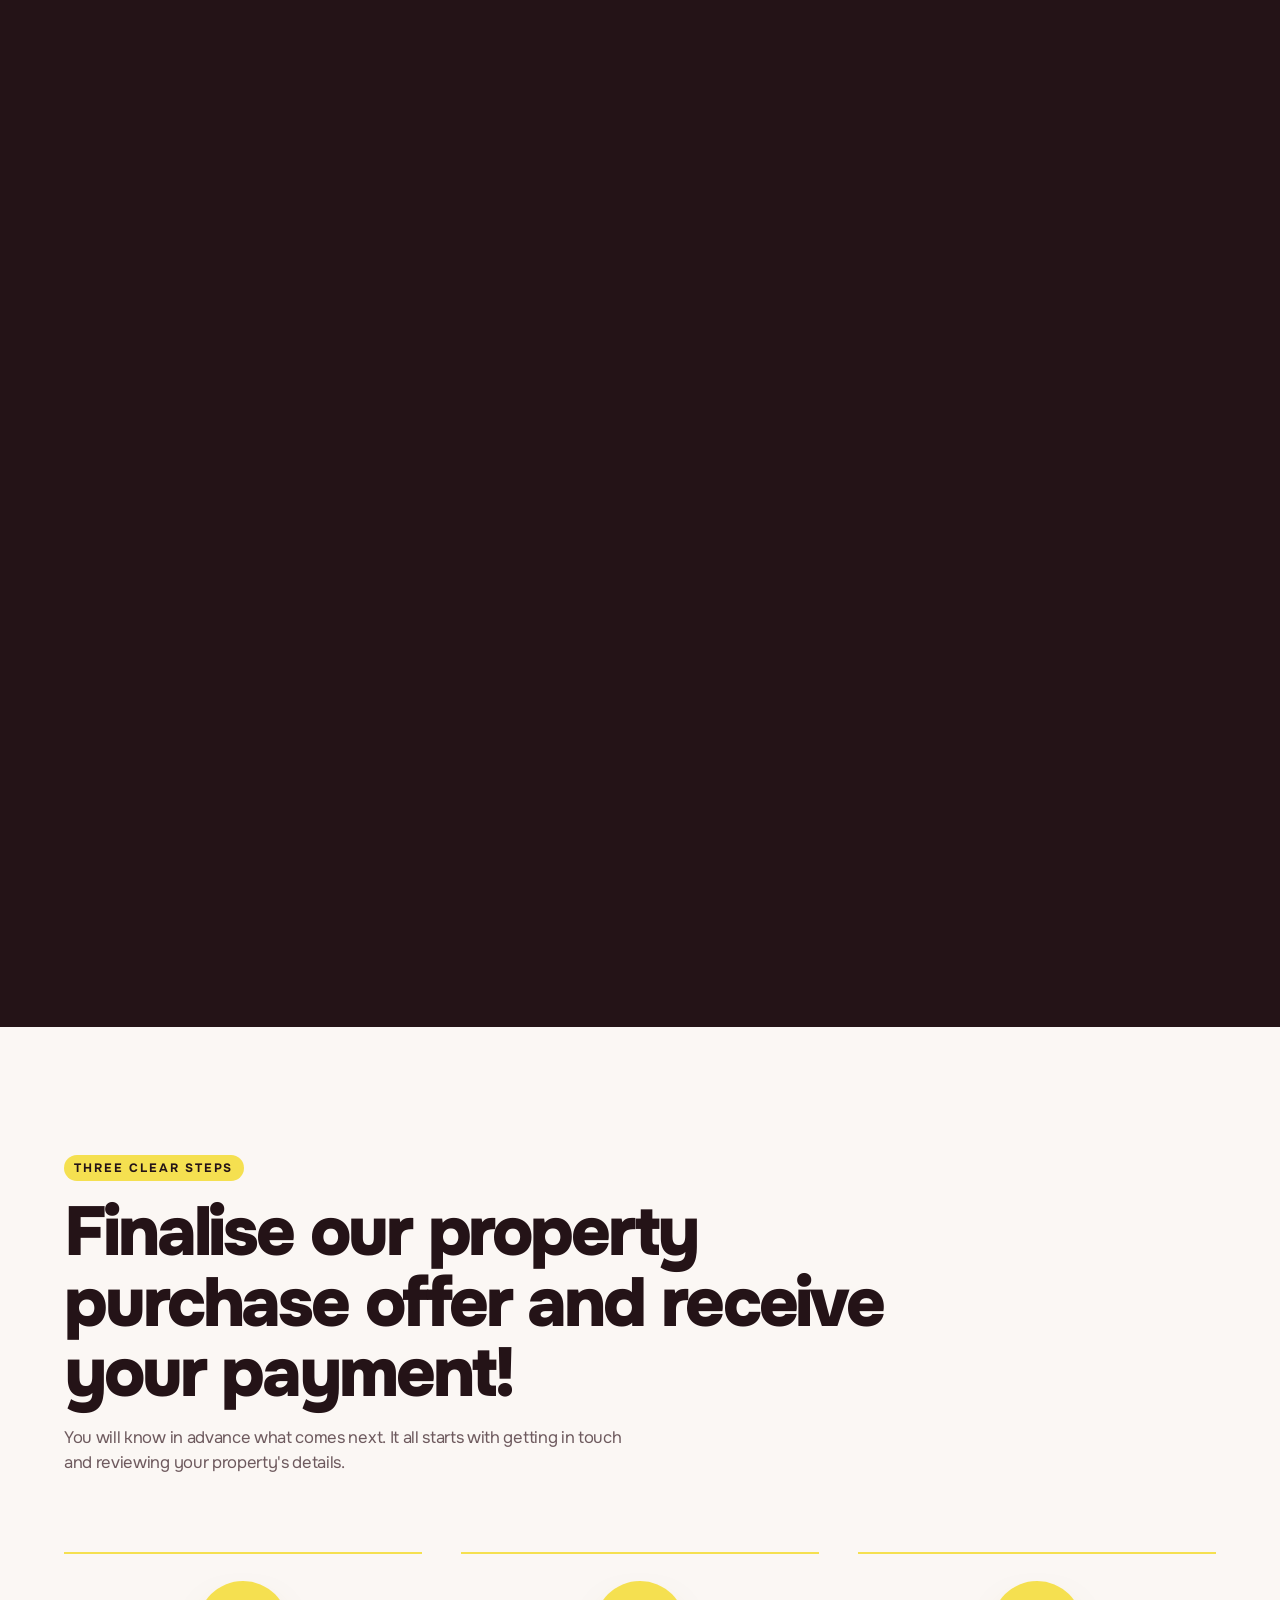
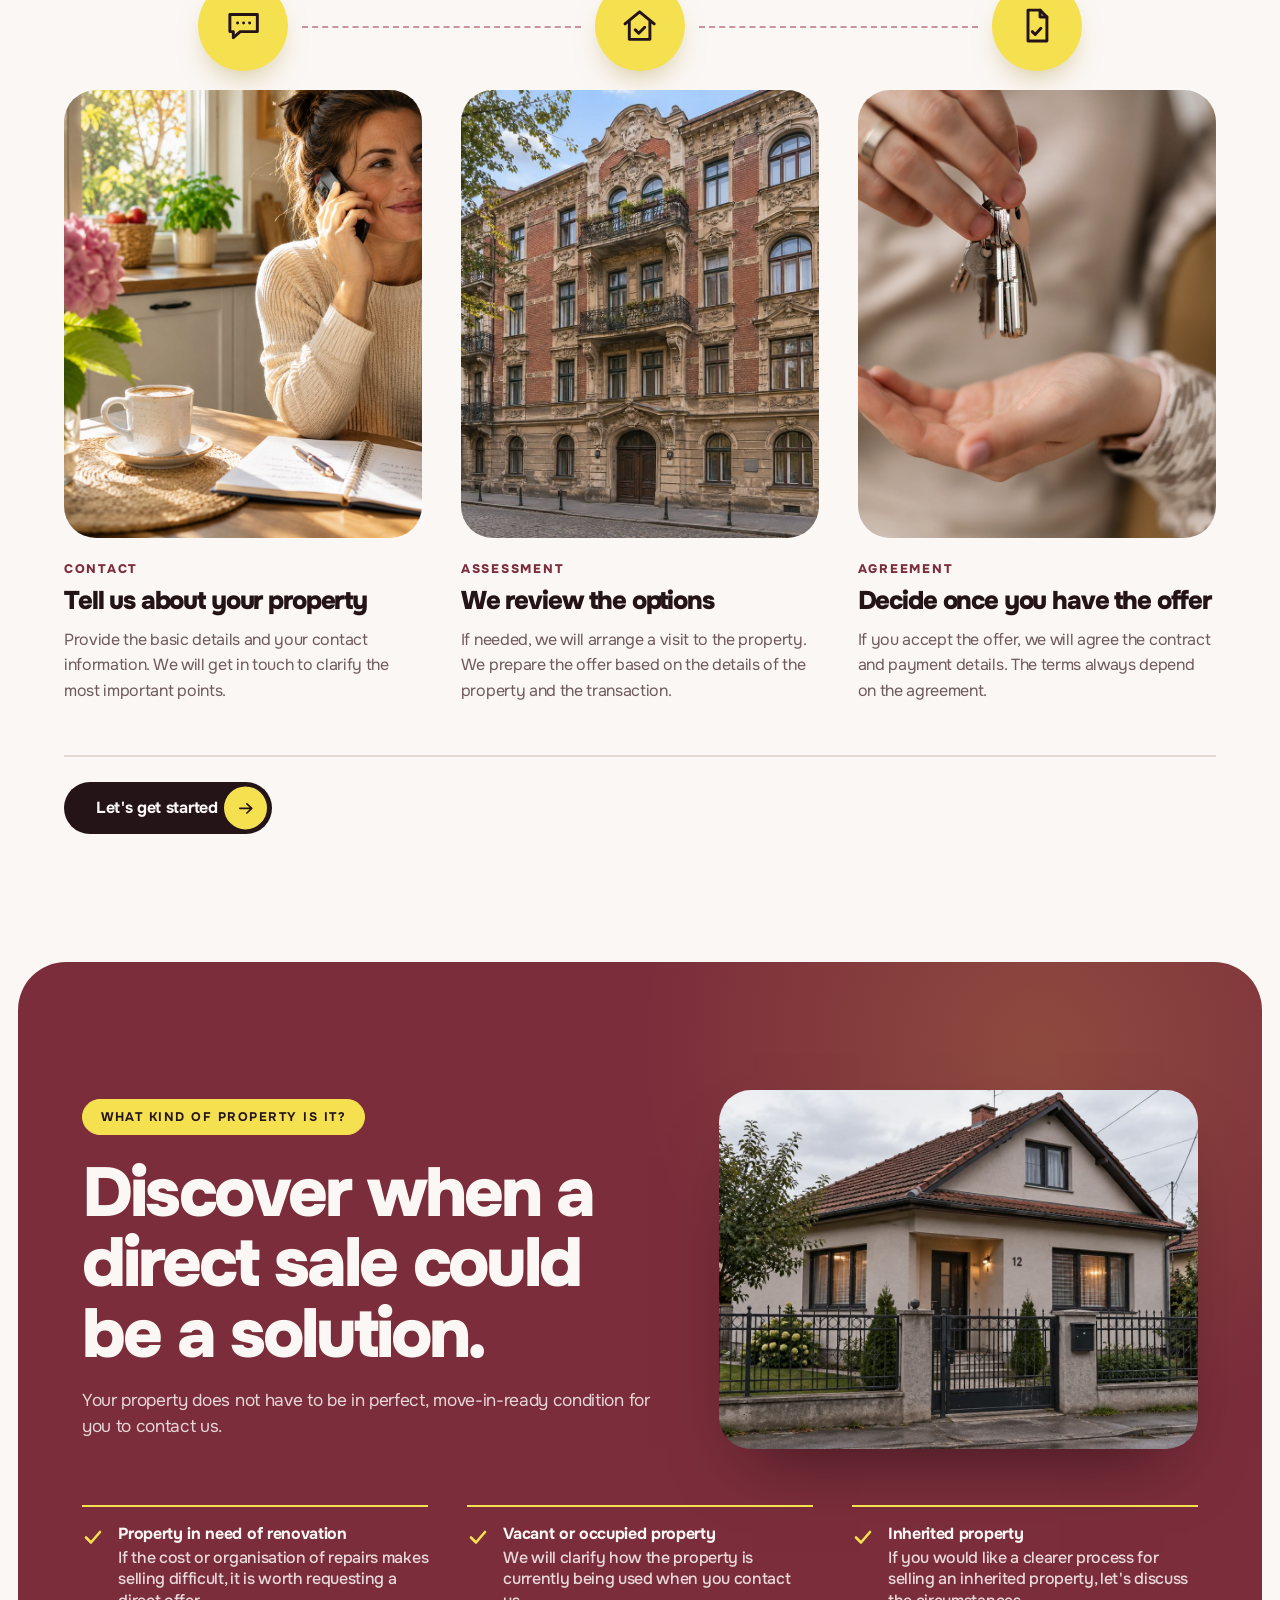
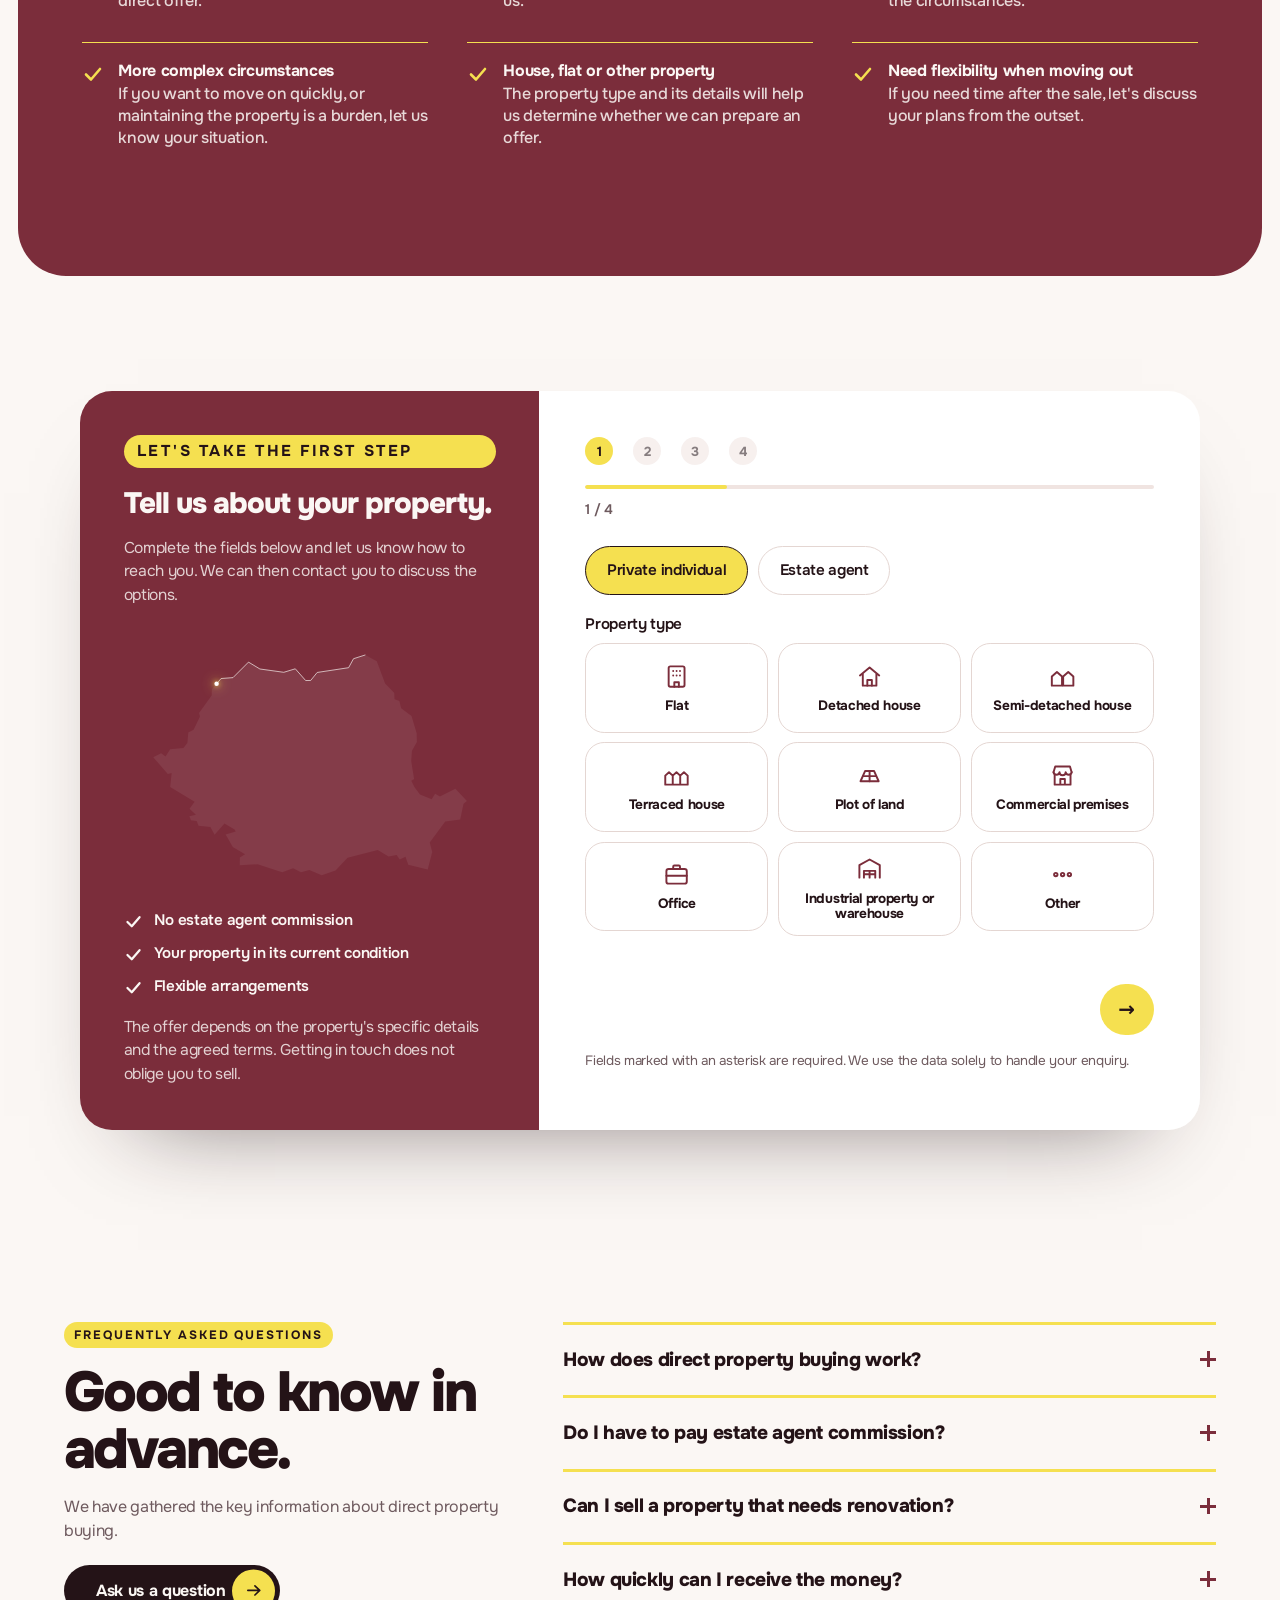
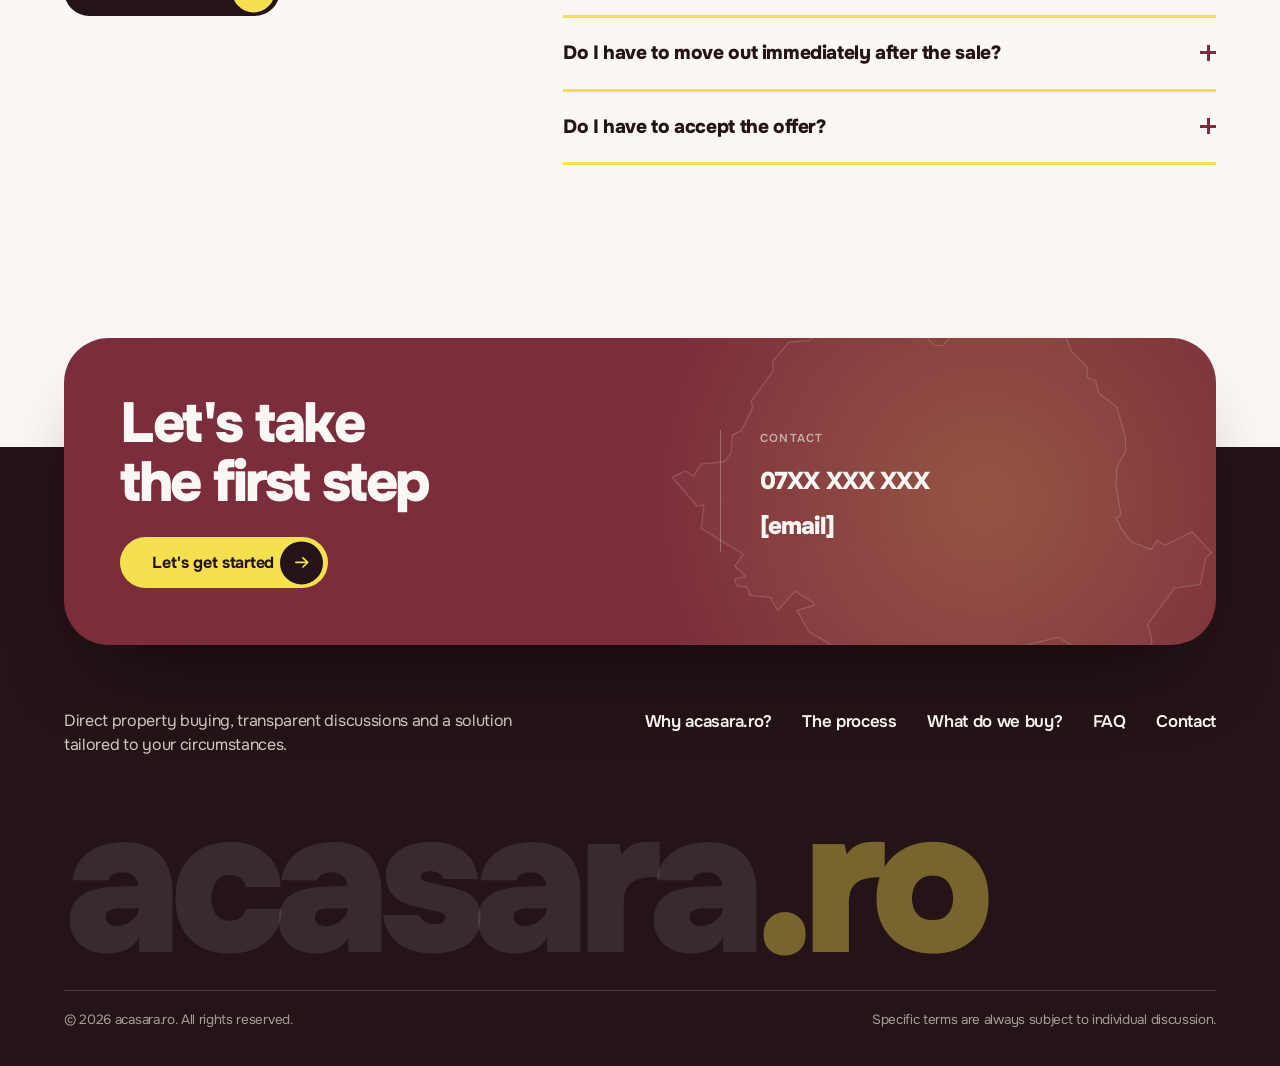
==== commit aa195ad9: "Citromsarga masodik akcentus, teljes szelessegu menu, folyamat-ikonok, rovidebb hero Co-Authored-By:" ====
--- a/index.html
+++ b/index.html
@@ -8,7 +8,7 @@
 <meta name="description" content="Vreți să vindeți rapid un apartament sau o casă? acasara.ro cumpără direct de la proprietari, fără comision de agenție. Solicitați o ofertă de cumpărare.">
 <meta name="theme-color" content="#3F71FF">
 <link rel="preload" href="assets/fonts/onest-latin.woff2" as="font" type="font/woff2" crossorigin>
-<link rel="stylesheet" href="assets/site.css?v=1794478695">
+<link rel="stylesheet" href="assets/site.css?v=1794480089">
 <!--
   Acasara. All copy is imported from azzupp.com (assets/i18n.js, 11 locales) with the brand name
   swapped. Phone, e-mail, company data and the form / estimate endpoints are still open: search for
@@ -37,7 +37,7 @@
   </svg>
 </div>
 
-<nav class="navbar is-away">
+<nav class="navbar">
   <a class="brand" href="#top" aria-label="acasara.ro">
     <span class="wordmark">acasara<span class="tld">.ro</span></span>
   </a>
@@ -82,16 +82,12 @@
     </div>
     <div class="hero-in">
       <div class="hero-copy">
-        <h1><span data-i18n="hero.h1a">Companie de achiziții imobiliare.</span> <em data-i18n="hero.h1b">Solicitați oferta noastră de cumpărare cu plata integrală!</em></h1>
+        <h1><span data-i18n="hero.h1a">Companie de achiziții imobiliare.</span></h1>
+        <p class="hero-sub" data-i18n="hero.h1b">Solicitați oferta noastră de cumpărare cu plata integrală!</p>
         <div class="hero-actions">
           <a class="btn" href="#kalkulator-section"><span data-i18n="hero.btnCalc">Calculator online de ofertă</span><span class="btn-circle"><svg viewBox="0 0 17 14" fill="none" aria-hidden="true"><path d="M1 7h13M9.6 1.4 15.5 7l-5.9 5.6" stroke="currentColor" stroke-width="2" stroke-linecap="round" stroke-linejoin="round"/></svg></span></a>
           <a class="btn btn-ghost" href="#kapcsolat"><span data-i18n="hero.btnOffer">Solicit oferta cu plata integrală</span><span class="btn-circle"><svg viewBox="0 0 14 17" fill="none" aria-hidden="true"><path d="M7 1v13M1.4 9.6 7 15.5l5.6-5.9" stroke="currentColor" stroke-width="2" stroke-linecap="round" stroke-linejoin="round"/></svg></span></a>
         </div>
-        <ul class="hero-assure">
-          <li><svg viewBox="0 0 22 22" fill="none" aria-hidden="true"><path d="M4 11.5 9 16.5 18 6" stroke="currentColor" stroke-width="2.6" stroke-linecap="round" stroke-linejoin="round"/></svg><span data-i18n="hero.a1">Fără comision de intermediere</span></li>
-          <li><svg viewBox="0 0 22 22" fill="none" aria-hidden="true"><path d="M4 11.5 9 16.5 18 6" stroke="currentColor" stroke-width="2.6" stroke-linecap="round" stroke-linejoin="round"/></svg><span data-i18n="hero.a2">Proprietatea în starea actuală</span></li>
-          <li><svg viewBox="0 0 22 22" fill="none" aria-hidden="true"><path d="M4 11.5 9 16.5 18 6" stroke="currentColor" stroke-width="2.6" stroke-linecap="round" stroke-linejoin="round"/></svg><span data-i18n="hero.a3">Stabilirea flexibilă a detaliilor</span></li>
-        </ul>
       </div>
     </div>
   </section>
@@ -604,6 +600,6 @@
 </footer>
 
 <script src="assets/i18n.js?v=1794406922"></script>
-<script src="assets/site.js?v=1794478447"></script>
+<script src="assets/site.js?v=1794479226"></script>
 </body>
 </html>
--- a/assets/site.css
+++ b/assets/site.css
@@ -22,6 +22,8 @@
   --wine-deep:#5E202C;
   --wine-soft:#A85362;
   --wine-tint:#F4E5E7;
+  --lemon:#F5E050;           /* the second accent: lemon yellow */
+  --lemon-soft:#FBF1A6;
   --line:#E4D6D2;
   --ok:#2E6B4C;
   --err:#9E3B22;
@@ -43,24 +45,21 @@
 p{margin:0}
 :focus-visible{outline:3px solid var(--wine-deep);outline-offset:3px;border-radius:.25em}
 .hero :focus-visible,.navbar :focus-visible{outline-color:#fff}
+::selection{background:var(--lemon);color:var(--ink)}
 .is-hidden{display:none!important}
 .sr-only{position:absolute;width:1px;height:1px;padding:0;margin:-1px;overflow:hidden;clip:rect(0 0 0 0);white-space:nowrap;border:0}
 .skip{position:absolute;left:var(--gutter);top:-100px;z-index:200;background:var(--ink);color:var(--paper);padding:.7rem 1.2rem;border-radius:50vw;transition:top .15s}
 .skip:focus{top:1rem}
 
 /* ---------- signature pill button ---------- */
-.btn{position:relative;display:inline-flex;align-items:center;min-width:10rem;height:3.2rem;padding:.3rem 3.4rem .3rem 2rem;border-radius:60px;background:var(--wine);color:#fff;font-size:1rem;font-weight:500;white-space:nowrap;transition:background-color .2s}
-.btn:hover{background:var(--wine-deep)}
-.btn-circle{position:absolute;right:.3rem;top:50%;transform:translateY(-50%);width:2.7rem;height:2.7rem;border-radius:99px;background:#fff;display:flex;align-items:center;justify-content:center;transition:transform .2s}
+.btn{position:relative;display:inline-flex;align-items:center;min-width:10rem;height:3.2rem;padding:.3rem 3.4rem .3rem 2rem;border-radius:60px;background:var(--lemon);color:var(--ink);font-size:1rem;font-weight:700;white-space:nowrap;transition:background-color .2s}
+.btn:hover{background:var(--lemon-soft)}
+.btn-circle{position:absolute;right:.3rem;top:50%;transform:translateY(-50%);width:2.7rem;height:2.7rem;border-radius:99px;background:var(--ink);display:flex;align-items:center;justify-content:center;transition:transform .2s}
 .btn:hover .btn-circle{transform:translateY(-50%) translateX(3px)}
-.btn-circle svg{width:14px;height:14px;color:var(--wine-deep)}
-.btn-light{background:#fff;color:var(--wine-deep)}
-.btn-light:hover{background:var(--powder)}
-.btn-light .btn-circle{background:var(--wine)}
-.btn-light .btn-circle svg{color:#fff}
+.btn-circle svg{width:14px;height:14px;color:var(--lemon)}
 .btn-ink{background:var(--ink);color:var(--paper)}
 .btn-ink:hover{background:#171717}
-.btn-ink .btn-circle{background:var(--powder)}
+.btn-ink .btn-circle{background:var(--lemon)}
 .btn-ink .btn-circle svg{color:var(--ink)}
 .btn-wide{width:100%;justify-content:flex-start;height:3.6rem}
 
@@ -70,28 +69,17 @@
 .loader.done{visibility:hidden;pointer-events:none}
 #lmText{will-change:transform;fill:#000;fill-opacity:0}
 
-/* ---------- navbar: floating capsule ---------- */
-.navbar{position:fixed;top:var(--edge);left:var(--edge);right:var(--edge);z-index:60;
+/* ---------- navbar: full-width bar, wine fading into ink, lemon thread along the bottom ---------- */
+.navbar{position:fixed;top:0;left:0;right:0;z-index:60;
   display:flex;align-items:center;gap:1.2rem;
-  min-height:72px;padding:.5rem .6rem .5rem 1.5rem;
-  border-radius:50vw;border:2px solid rgba(250,247,244,.22);
-  background:rgba(36,19,23,.42);color:var(--paper);
-  backdrop-filter:blur(22px) saturate(1.8);-webkit-backdrop-filter:blur(22px) saturate(1.8);
-  box-shadow:inset 0 1px 0 rgba(255,255,255,.16),0 18px 40px -26px rgba(36,19,23,.7);
-  transition:transform .9s cubic-bezier(.16,1,.3,1), opacity .6s ease, filter .7s ease, visibility 0s,
-             max-width .45s cubic-bezier(.2,.9,.25,1), background-color .35s,
-             border-color .35s, box-shadow .35s, min-height .35s;
-  max-width:none;margin-inline:auto;width:auto}
-/* hidden at the very top of the page; glides in as soon as you scroll down, then stays */
-.navbar.is-away{opacity:0;transform:translateY(-38px) scale(.94);filter:blur(12px);visibility:hidden;pointer-events:none;
-  transition:transform .6s cubic-bezier(.5,0,.75,0), opacity .4s ease, filter .4s ease, visibility 0s linear .6s}
-@media (scripting:none){ .navbar.is-away{opacity:1;transform:none;filter:none;visibility:visible;pointer-events:auto} }
-
-/* once past the hero the bar pulls in and goes solid - the "hard" state */
-.navbar.is-fixed{
-  background:var(--ink);border-color:var(--ink);
-  box-shadow:0 22px 48px -24px rgba(36,19,23,.85)}
-.navbar.solid{background:var(--ink);border-color:var(--ink)}
+  min-height:72px;padding:0 clamp(18px,3vw,44px);
+  background:linear-gradient(90deg,var(--wine),var(--ink));color:var(--paper);
+  box-shadow:0 14px 34px -24px rgba(36,19,23,.8)}
+.navbar > *{position:relative}
+.navbar::before{content:"";position:absolute;inset:0;background:linear-gradient(90deg,var(--wine-deep),var(--ink));opacity:0;transition:opacity .4s ease;pointer-events:none}
+.navbar::after{content:"";position:absolute;left:0;right:0;bottom:-3px;height:3px;background:linear-gradient(90deg,var(--lemon),var(--wine-soft) 50%,var(--lemon));pointer-events:none}
+/* past the hero (and on the sub-pages) the bar settles into its deeper tone */
+.navbar.is-fixed::before,.navbar.solid::before{opacity:1}
 
 .brand{display:flex;align-items:baseline;flex:1 1 0}
 .brand .wordmark{font-family:var(--font-display);font-weight:900;font-size:1.6rem;
@@ -101,20 +89,17 @@
 .nav-links{margin:0;display:flex;align-items:center;justify-content:center;gap:.5rem;font-size:.98rem;font-weight:700}
 .nav-links a{position:relative;white-space:nowrap;padding:.6rem 1rem;border-radius:50vw;
   transition:background-color .2s,color .2s}
-.nav-links a::after{content:"";position:absolute;left:1rem;right:1rem;bottom:.42rem;height:2px;
-  background:currentColor;border-radius:2px;transform:scaleX(0);transform-origin:left;
-  transition:transform .28s cubic-bezier(.2,.9,.25,1)}
-.nav-links a:hover::after,.nav-links a[aria-current="page"]::after{transform:scaleX(1)}
 .nav-links a:hover{background:rgba(250,247,244,.1)}
+.nav-links a[aria-current="page"]{color:var(--lemon);box-shadow:inset 0 0 0 1.5px var(--lemon)}
 
 .nav-end{display:flex;align-items:center;justify-content:flex-end;gap:.75rem;flex:1 1 0}
-.nav-end .btn{height:3rem;min-width:auto;padding:0 3.1rem 0 1.4rem;font-size:.95rem;font-weight:700}
-.nav-end .btn-circle{width:2.5rem;height:2.5rem}
+.nav-end .btn{height:2.9rem;min-width:auto;padding:0 1.5rem;font-size:.95rem;font-weight:700}
+.nav-end .btn-circle{display:none}
 
 /* anchors must clear the floating bar */
 [id]{scroll-margin-top:110px}
 
-@media (prefers-reduced-motion:reduce){ .navbar,.navbar.is-away{transition:opacity .25s ease,visibility 0s;transform:none;filter:none} }
+@media (prefers-reduced-motion:reduce){ .navbar::before{transition:none} }
 
 /* language switcher */
 .lang{position:relative;flex:none}
@@ -130,7 +115,7 @@
 .lang-menu b{font-size:.74rem;letter-spacing:.08em;text-transform:uppercase;opacity:.55;font-weight:700;width:1.9rem;flex:none}
 
 /* ---------- hero (video) ---------- */
-.hero{position:relative;margin:var(--edge);border-radius:var(--r-card);overflow:hidden;min-height:min(92vh,880px);display:flex;align-items:flex-end;isolation:isolate}
+.hero{position:relative;margin:0 var(--edge) var(--edge);border-radius:0 0 var(--r-card) var(--r-card);overflow:hidden;min-height:min(92vh,880px);display:flex;align-items:flex-end;isolation:isolate}
 .hero-media{position:absolute;inset:0;z-index:-2}
 .hero-media video,.hero-media img{width:100%;height:100%;object-fit:cover}
 .hero::before{content:"";position:absolute;inset:0;z-index:-1;background:linear-gradient(90deg,rgba(36,19,23,.62) 0%,rgba(36,19,23,.28) 55%,rgba(36,19,23,.08) 100%),linear-gradient(180deg,rgba(36,19,23,.45) 0%,rgba(36,19,23,.1) 30%,rgba(36,19,23,.55) 100%)}
@@ -210,7 +195,7 @@
 .field label{font-weight:600;font-size:.95rem}
 .field small{color:var(--ink-2);font-size:.85rem}
 .input{width:100%;min-height:3.6rem;padding:.8rem 1.1rem;border:1.5px solid var(--line);border-radius:1.4rem;background:var(--white);transition:border-color .15s,box-shadow .15s}
-.input:focus{outline:none;border-color:var(--wine);box-shadow:0 0 0 3px rgba(123,45,59,.18)}
+.input:focus{outline:none;border-color:var(--wine);box-shadow:0 0 0 3px rgba(245,224,80,.6)}
 .field.invalid .input{border-color:var(--err)}
 .row-2{display:grid;grid-template-columns:repeat(2,minmax(0,1fr));gap:0 1rem}
 .consent{display:flex;gap:.7rem;align-items:flex-start;font-size:.9rem;color:var(--ink-2);margin:.4rem 0 1.3rem}
@@ -244,18 +229,12 @@
 @media (max-width:860px){
   .navbar{min-height:62px;padding-left:1.1rem}
   .nav-end{margin-left:auto}
-  .nav-end .btn{padding:0 2.7rem 0 1.1rem;font-size:.92rem;height:2.7rem}
-  .nav-end .btn-circle{width:2.2rem;height:2.2rem;right:.25rem}
   .lang-btn{height:2.7rem;padding:0 .7rem}
   .hero-in{grid-template-columns:1fr;gap:1.6rem}
   .hero-cta{padding-bottom:0}
   .steps,.timeline,.twocol{grid-template-columns:1fr;gap:1rem}
 }
 @media (max-width:560px){
-  .nav-end .btn{min-width:0;width:2.7rem;padding:0;justify-content:center}
-  .nav-end .btn > span[data-i18n]{display:none}
-  .nav-end .btn-circle{position:static;transform:none;width:2.7rem;height:2.7rem}
-  .nav-end .btn:hover .btn-circle{transform:translateX(2px)}
   .brand .wordmark{font-size:1.5rem}
   .story-grid{grid-template-columns:1fr}
   .cta{flex-direction:column;align-items:flex-start}
@@ -287,7 +266,7 @@
 .pill span{display:inline-block;padding:.75rem 1.3rem;border:1.5px solid var(--line);border-radius:50vw;
   background:var(--white);font-weight:600;font-size:.95rem;transition:background-color .12s,border-color .12s,color .12s}
 .pill:hover span{border-color:var(--wine)}
-.pill input:checked + span{background:var(--wine);border-color:var(--wine);color:#fff}
+.pill input:checked + span{background:var(--lemon);border-color:var(--ink);color:var(--ink)}
 .pill input:focus-visible + span{outline:3px solid var(--wine-deep);outline-offset:3px}
 .pills-s{gap:.45rem}
 .pills-s .pill span{padding:.55rem 1rem;font-size:.9rem}
@@ -303,8 +282,8 @@
 .type .tb svg{width:1.7rem;height:1.7rem}
 .type .tb b{font-size:.85rem;font-weight:700;line-height:1.15}
 .type:hover .tb{border-color:var(--wine);transform:translateY(-2px)}
-.type input:checked + .tb{background:var(--wine);border-color:var(--wine);color:#fff;box-shadow:0 14px 26px -16px rgba(94,32,44,.8)}
-.type input:checked + .tb i{color:#fff;transform:scale(1.12)}
+.type input:checked + .tb{background:var(--lemon);border-color:var(--ink);color:var(--ink);box-shadow:0 14px 26px -16px rgba(150,120,0,.7)}
+.type input:checked + .tb i{color:var(--ink);transform:scale(1.12)}
 .type input:focus-visible + .tb{outline:3px solid var(--wine-deep);outline-offset:3px}
 @media (max-width:420px){ .types{gap:.45rem} .type .tb{min-height:5rem;padding:.7rem .3rem} .type .tb b{font-size:.78rem} }
 @media (prefers-reduced-motion:reduce){ .type .tb,.type .tb i{transition:none} .type:hover .tb{transform:none} }
@@ -325,11 +304,11 @@
 .wiz-steps li b{display:flex;align-items:center;justify-content:center;flex:none;width:1.75rem;height:1.75rem;
   border-radius:50%;background:var(--powder);color:var(--ink);font-size:.82rem;transition:background-color .2s,color .2s}
 .wiz-steps li[aria-current="step"]{opacity:1;color:var(--ink)}
-.wiz-steps li[aria-current="step"] b{background:var(--wine);color:#fff}
+.wiz-steps li[aria-current="step"] b{background:var(--lemon);color:var(--ink)}
 .wiz-steps li.done{opacity:1}
 .wiz-steps li.done b{background:var(--wine-tint);color:var(--wine-deep)}
 .wiz-bar{height:4px;border-radius:4px;background:var(--powder);overflow:hidden}
-.wiz-bar i{display:block;height:100%;width:25%;background:var(--wine);border-radius:4px;transition:width .3s cubic-bezier(.2,.8,.2,1)}
+.wiz-bar i{display:block;height:100%;width:25%;background:var(--lemon);border-radius:4px;transition:width .3s cubic-bezier(.2,.8,.2,1)}
 .wiz-count{margin:.7rem 0 1.6rem;font-size:.86rem;font-weight:600;color:var(--ink-2)}
 .wiz-pane{border:0;margin:0;padding:0;min-width:0}
 .wiz-pane legend{font-family:var(--font-display);font-weight:850;font-size:1.3rem;letter-spacing:-.035em;padding:0;margin-bottom:1.1rem}
@@ -353,7 +332,7 @@
 
 /* ---------- three steps ---------- */
 .walk{padding:clamp(72px,10vw,150px) var(--gutter)}
-.kicker{font-size:.76rem;font-weight:700;letter-spacing:.16em;text-transform:uppercase;color:var(--wine);margin-bottom:1rem}
+.kicker{font-size:.76rem;font-weight:700;letter-spacing:.16em;text-transform:uppercase;color:var(--ink);margin-bottom:1rem;display:inline-block;padding:.32em .85em;border-radius:50vw;background:var(--lemon)}
 .walk-head{max-width:1180px;margin:0 auto clamp(40px,6vw,76px)}
 .walk-head h2{font-size:clamp(2.1rem,5.4vw,4.4rem);max-width:19ch}
 .walk-lead{margin-top:1.1rem;color:var(--ink-2);max-width:52ch;font-size:clamp(1rem,1.3vw,1.15rem)}
@@ -361,15 +340,15 @@
 .how-col{position:relative;padding-top:1.4rem}
 .how-col::before,.how-col::after{content:"";position:absolute;left:0;right:0;top:0;height:2px}
 .how-col::before{background:var(--line)}
-.how-col::after{background:var(--wine);transform:scaleX(0);transform-origin:left;transition:transform 1.1s cubic-bezier(.6,0,.2,1) var(--d)}
+.how-col::after{background:var(--lemon);transform:scaleX(0);transform-origin:left;transition:transform 1.1s cubic-bezier(.6,0,.2,1) var(--d)}
 .how-col.on::after{transform:none}
 .how-badge-row{position:relative;display:flex;justify-content:center;align-items:center;margin-top:.4rem}
-.how-badge{position:relative;flex:none;width:var(--bw);aspect-ratio:1;border-radius:50%;display:grid;place-items:center;background:var(--wine);color:var(--paper);
-  box-shadow:0 .9rem 2rem -.9rem rgba(123,45,59,.65);transform:scale(.55);opacity:0;
+.how-badge{position:relative;flex:none;width:var(--bw);aspect-ratio:1;border-radius:50%;display:grid;place-items:center;background:var(--lemon);color:var(--ink);
+  box-shadow:0 .9rem 2rem -.9rem rgba(150,120,0,.55);transform:scale(.55);opacity:0;
   transition:transform .8s cubic-bezier(.3,1.5,.5,1) calc(var(--d) + .15s),opacity .4s ease calc(var(--d) + .15s)}
 .how-badge svg{width:46%;height:46%;overflow:visible}
 .how-badge svg *{stroke-dasharray:1;stroke-dashoffset:1;transition:stroke-dashoffset 1.3s cubic-bezier(.5,0,.2,1) calc(var(--d) + .55s)}
-.how-badge::after{content:"";position:absolute;inset:-.5rem;border-radius:50%;border:2px solid var(--wine);opacity:0}
+.how-badge::after{content:"";position:absolute;inset:-.5rem;border-radius:50%;border:2px solid var(--lemon);opacity:0}
 .how-col.on .how-badge{transform:none;opacity:1}
 .how-col.on .how-badge svg *{stroke-dashoffset:0}
 .how-col.on .how-badge::after{animation:howPing 1.6s ease-out calc(var(--d) + .95s) 2}
@@ -397,14 +376,14 @@
 .cash{background:var(--wine);color:var(--paper);padding:clamp(72px,10vw,150px) var(--gutter);
   border-radius:var(--r-blob);margin:0 var(--edge)}
 .cash-in{max-width:1180px;margin-inline:auto}
-.cash-badge{display:inline-block;background:rgba(250,247,244,.16);border:1.5px solid rgba(250,247,244,.4);
+.cash-badge{display:inline-block;background:var(--lemon);color:var(--ink);border:1.5px solid var(--lemon);
   border-radius:50vw;padding:.5rem 1.1rem;font-size:.78rem;font-weight:700;letter-spacing:.12em;text-transform:uppercase}
 .cash h2{margin-top:1.4rem;font-size:clamp(2.1rem,5.4vw,4.4rem);max-width:20ch}
 .cash-lead{margin-top:1.2rem;max-width:54ch;font-size:clamp(1rem,1.35vw,1.2rem);color:rgba(250,247,244,.84)}
 .cash-points{list-style:none;margin:clamp(32px,4.6vw,56px) 0 0;padding:0;
   display:grid;grid-template-columns:repeat(2,minmax(0,1fr));gap:1.1rem 2.4rem}
 .cash-points li{display:flex;gap:.9rem;align-items:flex-start;font-size:clamp(1rem,1.25vw,1.12rem);font-weight:600;line-height:1.35}
-.cash-points svg{width:22px;height:22px;flex:none;margin-top:3px;color:var(--paper)}
+.cash-points svg{width:22px;height:22px;flex:none;margin-top:3px;color:var(--lemon)}
 
 /* ---------- modern footer ---------- */
 .footer{background:var(--ink);color:var(--paper);border:0;margin-top:clamp(120px,13vw,180px);
@@ -413,7 +392,7 @@
   display:grid;grid-template-columns:minmax(0,1.25fr) minmax(0,1fr);gap:2rem clamp(24px,4vw,64px);align-items:center;overflow:hidden;
   box-shadow:0 44px 90px -44px rgba(0,0,0,.65)}
 .foot-card::before{content:"";position:absolute;right:-10%;top:-60%;width:60%;aspect-ratio:1;border-radius:50%;pointer-events:none;
-  background:radial-gradient(closest-side,rgba(246,205,211,.26),transparent);animation:footGlow 9s ease-in-out infinite alternate}
+  background:radial-gradient(closest-side,rgba(245,224,80,.2),transparent);animation:footGlow 9s ease-in-out infinite alternate}
 @keyframes footGlow{to{transform:translate(-14%,18%) scale(1.2)}}
 .foot-card > *:not(.foot-card-map){position:relative}
 .foot-card h2{font-size:clamp(2rem,4.4vw,3.6rem);line-height:1.04;max-width:13ch;margin-bottom:1.6rem;text-wrap:balance}
@@ -425,13 +404,14 @@
 .foot-body{max-width:1240px;margin:0 auto;padding:clamp(36px,5vw,64px) 0 clamp(8px,2vw,20px);display:grid;grid-template-columns:minmax(0,1fr) auto;gap:2rem;align-items:start}
 .foot-nav{display:flex;flex-wrap:wrap;justify-content:flex-end;gap:.7rem 1.9rem;font-size:1.05rem;font-weight:600}
 .foot-nav a{transition:color .2s}
-.foot-nav a:hover{color:var(--wine-soft)}
+.foot-nav a:hover{color:var(--lemon)}
+.foot-big:hover{color:var(--lemon)!important}
 .foot-big{font-family:var(--font-display);font-weight:850;font-size:clamp(1.15rem,1.9vw,1.6rem);
   letter-spacing:-.035em;color:var(--paper)!important;margin-bottom:.5rem!important}
 .footer .micro{color:rgba(250,247,244,.6)}
 .foot-mark{font-family:var(--font-display);font-weight:900;letter-spacing:-.06em;line-height:.8;
   font-size:clamp(3.4rem,16vw,13rem);color:rgba(250,247,244,.1);user-select:none;margin:clamp(8px,2vw,24px) auto;max-width:1240px}
-.foot-mark .tld{color:var(--wine-soft);opacity:.5}
+.foot-mark .tld{color:var(--lemon);opacity:.4}
 .foot-bottom{max-width:1240px;margin-inline:auto;padding-top:1.2rem;border-top:1px solid rgba(250,247,244,.16);
   display:flex;flex-wrap:wrap;gap:.8rem 1.6rem;justify-content:space-between;font-size:.84rem;color:rgba(250,247,244,.6)}
 .foot-bottom a:hover{color:var(--paper)}
@@ -452,8 +432,8 @@
 .wiz-map svg{display:block;width:100%;height:auto;overflow:visible}
 .wiz-map .map-outline{fill:rgba(250,247,244,.07);stroke:rgba(250,247,244,.75);stroke-width:2.4;animation:none!important;transition:fill 1.4s ease}
 .wiz-map:not(.in) .map-outline{fill:transparent}
-.wm-pen{fill:#fff;opacity:0;filter:drop-shadow(0 0 7px #F6CDD3) drop-shadow(0 0 16px #F6CDD3)}
-.wm-ring{fill:none;stroke:#F6CDD3;stroke-width:1.4;vector-effect:non-scaling-stroke;opacity:0;transform-box:fill-box;transform-origin:center}
+.wm-pen{fill:#fff;opacity:0;filter:drop-shadow(0 0 7px var(--lemon)) drop-shadow(0 0 16px var(--lemon))}
+.wm-ring{fill:none;stroke:var(--lemon);stroke-width:1.4;vector-effect:non-scaling-stroke;opacity:0;transform-box:fill-box;transform-origin:center}
 .wiz-map.done .wm-ring{animation:wmRing 4.2s ease-out infinite}
 .wiz-map.done .wm-ring2{animation-delay:2.1s}
 @keyframes wmRing{0%{transform:scale(1);opacity:.35}100%{transform:scale(34);opacity:0}}
@@ -483,9 +463,9 @@
 .proof-list{list-style:none;margin:0 auto;padding:0;max-width:1180px;
   display:grid;grid-template-columns:repeat(4,minmax(0,1fr));gap:1.2rem}
 .proof-list li{display:flex;align-items:baseline;gap:.7rem;font-weight:700;font-size:clamp(.92rem,1.1vw,1.05rem);
-  padding-top:.9rem;border-top:3px solid var(--powder-2)}
+  padding-top:.9rem;border-top:3px solid var(--lemon)}
 .proof-ico{flex:none;align-self:center;display:grid;place-items:center;width:3.1rem;height:3.1rem;
-  border-radius:50%;background:var(--powder-2);color:var(--wine);font-style:normal}
+  border-radius:50%;background:var(--lemon);color:var(--ink);font-style:normal}
 .proof-ico svg{width:1.7rem;height:1.7rem}
 .proof-list li{align-items:center}
 .proof-list b{font-family:var(--font-display);font-weight:900;font-size:1.05rem;color:var(--wine);letter-spacing:-.03em}
@@ -494,8 +474,8 @@
 .faq{padding:clamp(64px,9vw,130px) var(--gutter)}
 .faq-head{max-width:1180px;margin:0 auto clamp(28px,4vw,48px)}
 .faq-head h2{font-size:clamp(2rem,5vw,3.8rem)}
-.faq-list{max-width:900px;margin-inline:auto;border-top:3px solid var(--powder-2)}
-.faq-item{border-bottom:3px solid var(--powder-2)}
+.faq-list{max-width:900px;margin-inline:auto;border-top:3px solid var(--lemon)}
+.faq-item{border-bottom:3px solid var(--lemon)}
 .faq-item summary{list-style:none;cursor:pointer;display:flex;justify-content:space-between;gap:1.4rem;
   padding:1.3rem 0;font-weight:800;font-size:clamp(1.02rem,1.5vw,1.25rem);letter-spacing:-.02em}
 .faq-item summary::-webkit-details-marker{display:none}
@@ -523,19 +503,17 @@
 
 /* ---------- hero copy ---------- */
 .hero h1{max-width:21ch;font-size:clamp(2rem,4.4vw,3.9rem);line-height:1.04;letter-spacing:-.035em}
-.hero h1 em{font-style:normal;color:#F6CDD3}
+.hero h1 em{font-style:normal;color:var(--lemon)}
 .hero-copy{max-width:860px}
 .hero-actions{display:flex;flex-wrap:wrap;gap:.8rem;margin-top:1.6rem}
 .btn-ghost{background:transparent;color:#fff;box-shadow:inset 0 0 0 2px rgba(255,255,255,.65)}
 .btn-ghost:hover{background:rgba(255,255,255,.14)}
-.btn-ghost .btn-circle{background:#fff}
-.btn-ghost .btn-circle svg{color:var(--wine-deep)}
-.hero-assure{list-style:none;margin:1.5rem 0 0;padding:0;display:flex;flex-wrap:wrap;gap:.6rem 1.6rem;font-weight:600;font-size:.95rem}
-.hero-assure li{display:flex;align-items:center;gap:.5rem}
-.hero-assure svg{width:18px;height:18px;flex:none}
+.btn-ghost .btn-circle{background:var(--lemon)}
+.btn-ghost .btn-circle svg{color:var(--ink)}
+.hero .hero-sub{margin-top:1rem;max-width:34ch;font-size:clamp(1.1rem,1.9vw,1.55rem);line-height:1.28;font-weight:600;letter-spacing:-.01em;color:var(--lemon)}
 
 /* ---------- calculator ---------- */
-.calc-head h2 em{font-style:normal;color:var(--wine)}
+.calc-head h2 em{font-style:normal;color:var(--wine);background:linear-gradient(transparent 60%,var(--lemon) 60%,var(--lemon) 92%,transparent 92%);padding:0 .08em}
 .calc-know{max-width:1120px;margin:0 auto clamp(20px,3vw,32px);display:grid;grid-template-columns:minmax(0,1fr);
   gap:1.3rem;align-items:center;padding:clamp(20px,2.6vw,30px) clamp(20px,3vw,36px);
   border-radius:var(--r-card);background:var(--wine-deep);color:var(--paper)}
@@ -544,13 +522,13 @@
 @media (max-width:900px){ .calc-know ul{grid-template-columns:repeat(2,minmax(0,1fr))} }
 .calc-know li{display:flex;flex-direction:column;align-items:flex-start;gap:.65rem;font-weight:600;font-size:.93rem;line-height:1.3}
 .know-ico{display:grid;place-items:center;width:2.7rem;height:2.7rem;border-radius:50%;
-  background:rgba(250,247,244,.14);color:#F6CDD3;font-style:normal}
+  background:var(--lemon);color:var(--ink);font-style:normal}
 .know-ico svg{width:1.45rem;height:1.45rem}
 .cb{padding-block:clamp(18px,2.4vw,28px);border-top:1.5px solid var(--line)}
 .cb:first-child{padding-top:0;border-top:0}
 .cb-h{display:flex;align-items:center;gap:1rem;margin-bottom:1.4rem}
 .cb-ico{flex:none;display:grid;place-items:center;width:3.4rem;height:3.4rem;border-radius:1.2rem;
-  background:var(--wine-tint);color:var(--wine);font-style:normal}
+  background:var(--lemon-soft);color:var(--wine);font-style:normal}
 .cb-ico svg{width:1.8rem;height:1.8rem}
 .cb-txt{display:grid;gap:.1rem}
 .cb-num{font-family:var(--font-display);font-weight:900;font-size:.78rem;letter-spacing:.14em;color:var(--wine);opacity:.65}
@@ -567,18 +545,18 @@
 .range-head{display:flex;justify-content:space-between;align-items:baseline;margin-bottom:.6rem}
 .range-val{font-family:var(--font-display);font-weight:900;font-size:1.5rem;letter-spacing:-.04em;color:var(--wine)}
 .range{width:100%;height:6px;border-radius:6px;outline:none;-webkit-appearance:none;appearance:none;
-  background:linear-gradient(to right,var(--wine) var(--p,13%),var(--powder-2) var(--p,13%))}
+  background:linear-gradient(to right,var(--lemon) var(--p,13%),var(--powder-2) var(--p,13%))}
 .range::-webkit-slider-thumb{-webkit-appearance:none;appearance:none;width:26px;height:26px;border-radius:50%;background:#fff;
   border:4px solid var(--wine);box-shadow:0 4px 10px rgba(36,19,23,.3);cursor:grab}
 .range::-moz-range-thumb{width:18px;height:18px;border-radius:50%;background:#fff;border:4px solid var(--wine);cursor:grab}
 .range:focus-visible{outline:3px solid var(--wine-deep);outline-offset:6px}
 .range-ticks{display:flex;justify-content:space-between;margin-top:.5rem;font-size:.78rem;color:var(--ink-2)}
-.cash-box{display:grid;gap:.9rem;padding:1.2rem 1.4rem;border-radius:1.6rem;background:var(--wine-tint);border:1.5px solid rgba(123,45,59,.18)}
-.cash-tag{justify-self:start;padding:.3rem .8rem;border-radius:50vw;background:var(--wine);color:#fff;font-size:.72rem;font-weight:700;letter-spacing:.1em;text-transform:uppercase}
+.cash-box{display:grid;gap:.9rem;padding:1.2rem 1.4rem;border-radius:1.6rem;background:var(--lemon-soft);border:1.5px solid var(--lemon)}
+.cash-tag{justify-self:start;padding:.3rem .8rem;border-radius:50vw;background:var(--ink);color:var(--lemon);font-size:.72rem;font-weight:700;letter-spacing:.1em;text-transform:uppercase}
 .cash-q{font-size:1.05rem;font-weight:700}
 .cash-btns{display:flex;flex-wrap:wrap;gap:.6rem}
 .cash-btns .btn{min-width:0;height:3rem;padding:.3rem 1.6rem}
-.cash-btns .btn.is-on{background:var(--wine);border-color:var(--wine);color:#fff}
+.cash-btns .btn.is-on{background:var(--ink);border-color:var(--ink);color:var(--lemon)}
 .cash-help{font-size:.92rem;color:var(--ink-2)}
 .calc-foot{margin-top:1.4rem}
 
@@ -586,22 +564,22 @@
 .why{position:relative;height:560vh;background:var(--ink);color:var(--paper)}
 .why-pin{position:sticky;top:0;height:100vh;overflow:hidden;display:flex;flex-direction:column;justify-content:center}
 .why-head{position:absolute;left:var(--gutter);right:var(--gutter);top:clamp(112px,15vh,150px);z-index:3;display:flex;justify-content:space-between;align-items:flex-end;gap:2rem}
-.why-head .kicker{color:#F6CDD3;margin-bottom:.5rem}
+.why-head .kicker{margin-bottom:.5rem}
 .why-head h2{font-size:clamp(1.2rem,2.1vw,1.9rem);line-height:1.1;max-width:30ch}
 .why-lead{max-width:36ch;font-size:.92rem;line-height:1.45;color:rgba(251,247,244,.7)}
 .why-track{display:flex;gap:2vw;padding:0 var(--gutter);margin-top:150px;will-change:transform}
 .why-p{flex:none;position:relative;width:min(68vw,860px);height:min(54vh,500px);border-radius:var(--r-card);overflow:hidden;color:#fff}
 .why-p img{position:absolute;inset:0;width:100%;height:100%;object-fit:cover}
 .why-p::after{content:"";position:absolute;inset:0;background:linear-gradient(90deg,rgba(36,19,23,.86) 0%,rgba(36,19,23,.55) 55%,rgba(36,19,23,.1) 100%)}
-.why-n{position:absolute;z-index:2;right:clamp(18px,2.4vw,40px);top:-.05em;font-family:var(--font-display);font-weight:900;font-size:clamp(7rem,18vw,15rem);line-height:1;letter-spacing:.02em;color:transparent;-webkit-text-stroke:2px rgba(255,255,255,.6)}
+.why-n{position:absolute;z-index:2;right:clamp(18px,2.4vw,40px);top:-.05em;font-family:var(--font-display);font-weight:900;font-size:clamp(7rem,18vw,15rem);line-height:1;letter-spacing:.02em;color:transparent;-webkit-text-stroke:2px rgba(245,224,80,.85)}
 .why-in{position:absolute;z-index:2;left:clamp(22px,3vw,48px);bottom:clamp(22px,3vw,44px);max-width:34ch}
 .why-p h3{margin-bottom:.6rem;font-size:clamp(1.5rem,2.8vw,2.4rem)}
 .why-p p{line-height:1.5;opacity:.92}
-.why-p.why-end{display:grid;place-items:center;width:min(46vw,560px);background:var(--wine);padding:clamp(24px,3vw,48px)}
+.why-p.why-end{display:grid;place-items:center;width:min(46vw,560px);background:var(--lemon);color:var(--ink);padding:clamp(24px,3vw,48px)}
 .why-p.why-end::after{display:none}
 .why-p.why-end p{font-family:var(--font-display);font-weight:800;font-size:clamp(1.3rem,2.4vw,2rem);line-height:1.2;letter-spacing:-.025em;opacity:1}
 .why-bar{position:absolute;left:var(--gutter);right:var(--gutter);bottom:clamp(30px,6vh,56px);height:4px;border-radius:4px;background:rgba(255,255,255,.18)}
-.why-bar i{display:block;height:100%;width:0;border-radius:4px;background:#F6CDD3}
+.why-bar i{display:block;height:100%;width:0;border-radius:4px;background:var(--lemon)}
 @media (max-width:820px){
   .why{height:auto;padding:80px 0 40px}
   .why-pin{position:static;height:auto;overflow:visible}
@@ -626,14 +604,14 @@
 /* band: soft drifting glow + staggered lines, ticks and text */
 .cash{position:relative;overflow:hidden}
 .cash::before{content:"";position:absolute;right:-14%;top:-34%;width:64%;aspect-ratio:1;border-radius:50%;pointer-events:none;
-  background:radial-gradient(closest-side,rgba(246,205,211,.22),transparent);animation:cashGlow 10s ease-in-out infinite alternate}
+  background:radial-gradient(closest-side,rgba(245,224,80,.16),transparent);animation:cashGlow 10s ease-in-out infinite alternate}
 @keyframes cashGlow{from{transform:translate(0,0) scale(1)}to{transform:translate(-9%,12%) scale(1.18)}}
 .cash-in{position:relative}
 .band-points{row-gap:1.9rem}
 .band-points li{position:relative;padding-top:1.15rem;transition:opacity .35s}
 .band-points li::before,.band-points li::after{content:"";position:absolute;left:0;right:0;top:0;height:1.5px}
 .band-points li::before{background:rgba(250,247,244,.22)}
-.band-points li::after{background:#F6CDD3;transform:scaleX(0);transform-origin:left;transition:transform 1s cubic-bezier(.6,0,.2,1) calc(var(--i)*.14s + .25s)}
+.band-points li::after{background:var(--lemon);transform:scaleX(0);transform-origin:left;transition:transform 1s cubic-bezier(.6,0,.2,1) calc(var(--i)*.14s + .25s)}
 .band-points.in li::after{transform:none}
 .band-points li > span,.band-points li > svg{opacity:0;transform:translateY(16px);transition:opacity .7s ease calc(var(--i)*.14s + .45s),transform .7s cubic-bezier(.2,.9,.2,1) calc(var(--i)*.14s + .45s)}
 .band-points.in li > span,.band-points.in li > svg{opacity:1;transform:none}
@@ -664,7 +642,7 @@
 .page-head h1{font-size:clamp(2.2rem,6vw,5rem);line-height:1.02;letter-spacing:-.045em}
 .next-page{display:flex;align-items:center;justify-content:space-between;gap:1.5rem;max-width:1240px;margin:clamp(40px,6vw,80px) auto 0;padding:clamp(24px,3vw,40px) var(--gutter);
   border-top:2px solid var(--line);font-family:var(--font-display);font-weight:900;font-size:clamp(1.8rem,4.6vw,3.8rem);letter-spacing:-.04em;line-height:1.05;transition:color .25s}
-.next-page .np-ar{display:grid;place-items:center;flex:none;width:clamp(48px,6vw,76px);aspect-ratio:1;border-radius:50%;background:var(--wine);color:#fff;font-size:.5em;transition:transform .35s cubic-bezier(.2,1.1,.3,1)}
+.next-page .np-ar{display:grid;place-items:center;flex:none;width:clamp(48px,6vw,76px);aspect-ratio:1;border-radius:50%;background:var(--lemon);color:var(--ink);font-size:.5em;transition:transform .35s cubic-bezier(.2,1.1,.3,1)}
 .next-page:hover{color:var(--wine)}
 .next-page:hover .np-ar{transform:translateX(8px)}
 .nav-burger{display:none;position:relative;flex:none;width:2.7rem;height:2.7rem;border-radius:50%;border:1.5px solid rgba(250,247,244,.4);background:transparent;color:inherit;cursor:pointer}
@@ -701,12 +679,12 @@
   .mf-links a{display:flex;gap:1rem;align-items:baseline;padding:1rem 0;font-family:var(--font-display);font-weight:900;
     font-size:clamp(1.55rem,7.2vw,1.9rem);letter-spacing:-.045em;color:rgba(250,247,244,.55);transition:color .25s}
   .mf-links li.on a{color:#fff}
-  .mf-links b{flex:none;font-size:.72rem;letter-spacing:.16em;font-weight:800;color:#F6CDD3;transform:translateY(-.15em)}
+  .mf-links b{flex:none;font-size:.72rem;letter-spacing:.16em;font-weight:800;color:var(--lemon);transform:translateY(-.15em)}
   .mf-foot{padding:18px 24px 24px;opacity:0;transition:opacity .5s ease .9s}
   body.menu-open .mf-foot{opacity:1}
-  .mf-cta{display:inline-flex;align-items:center;padding:1.1rem 2.2rem;border-radius:50vw;background:#fff;color:var(--wine-deep);
+  .mf-cta{display:inline-flex;align-items:center;padding:1.1rem 2.2rem;border-radius:50vw;background:var(--lemon);color:var(--ink);
     font-weight:800;font-size:1.1rem}
-  .mf-cta:hover{background:var(--powder)}
+  .mf-cta:hover{background:var(--lemon-soft)}
 }
 @media (prefers-reduced-motion:reduce){
   .menu-full,.mf-card,.mf-photo img,.mf-links li,.mf-foot{transition:none}
@@ -723,7 +701,7 @@
 @media (max-width:900px){ .faq-in{grid-template-columns:1fr} .faq-head{position:static} }
 
 /* ---------- enquiry panel ---------- */
-.kicker-light{color:rgba(250,247,244,.7)}
+.kicker-light,.wiz-side > p.kicker{color:var(--ink)}
 .wiz-side .kicker{margin-bottom:0}
 .wiz-lead{color:rgba(250,247,244,.82);line-height:1.5;font-size:.98rem}
 .wiz-side-note{font-size:.84rem;line-height:1.45;color:rgba(250,247,244,.7)}
@@ -754,14 +732,14 @@
   background:var(--powder);color:var(--wine);transition:background-color .2s,color .2s,box-shadow .2s,transform .2s}
 .calc-rail li b svg{width:1.4rem;height:1.4rem}
 .calc-rail li[aria-current="step"]{opacity:1;color:var(--ink)}
-.calc-rail li[aria-current="step"] b{background:var(--wine);color:#fff;box-shadow:0 0 0 5px var(--wine-tint);transform:scale(1.06)}
+.calc-rail li[aria-current="step"] b{background:var(--lemon);color:var(--ink);box-shadow:0 0 0 5px rgba(245,224,80,.4);transform:scale(1.06)}
 .calc-rail li.done,.calc-rail li[aria-current="step"]{opacity:1}
 .calc-rail li.done{cursor:pointer;color:var(--ink)}
-.calc-rail li.done b{background:var(--wine-tint);color:var(--wine-deep)}
-.calc-rail li.done:hover b{background:var(--wine);color:#fff}
-.calc-rail li.done::before,.calc-rail li[aria-current="step"]::before{background:var(--wine)}
+.calc-rail li.done b{background:var(--lemon-soft);color:var(--ink)}
+.calc-rail li.done:hover b{background:var(--lemon);color:var(--ink)}
+.calc-rail li.done::before,.calc-rail li[aria-current="step"]::before{background:var(--lemon)}
 .calc-rail li.done b::after{content:"";position:absolute;right:-2px;bottom:-2px;width:1.05rem;height:1.05rem;border-radius:50%;
-  background:var(--wine) url("data:image/svg+xml,%3Csvg xmlns='http://www.w3.org/2000/svg' viewBox='0 0 12 12'%3E%3Cpath d='M3 6.2l2 2L9 4' fill='none' stroke='%23fff' stroke-width='1.8' stroke-linecap='round' stroke-linejoin='round'/%3E%3C/svg%3E") center/70% no-repeat;
+  background:var(--ink) url("data:image/svg+xml,%3Csvg xmlns='http://www.w3.org/2000/svg' viewBox='0 0 12 12'%3E%3Cpath d='M3 6.2l2 2L9 4' fill='none' stroke='%23F5E050' stroke-width='1.8' stroke-linecap='round' stroke-linejoin='round'/%3E%3C/svg%3E") center/70% no-repeat;
   border:2px solid var(--white)}
 .cb.calc-pane{padding:0;border-top:0}
 #calcBack,#calcNext{min-width:3.4rem;width:3.4rem;padding:0;justify-content:center;font-size:1.25rem}
@@ -773,4 +751,4 @@
   .calc-rail li::before{display:none}
   .calc-rail li b{width:100%;max-width:2.5rem;height:auto;aspect-ratio:1}
   .calc-rail li b svg{width:1.2rem;height:1.2rem}
-}
+}
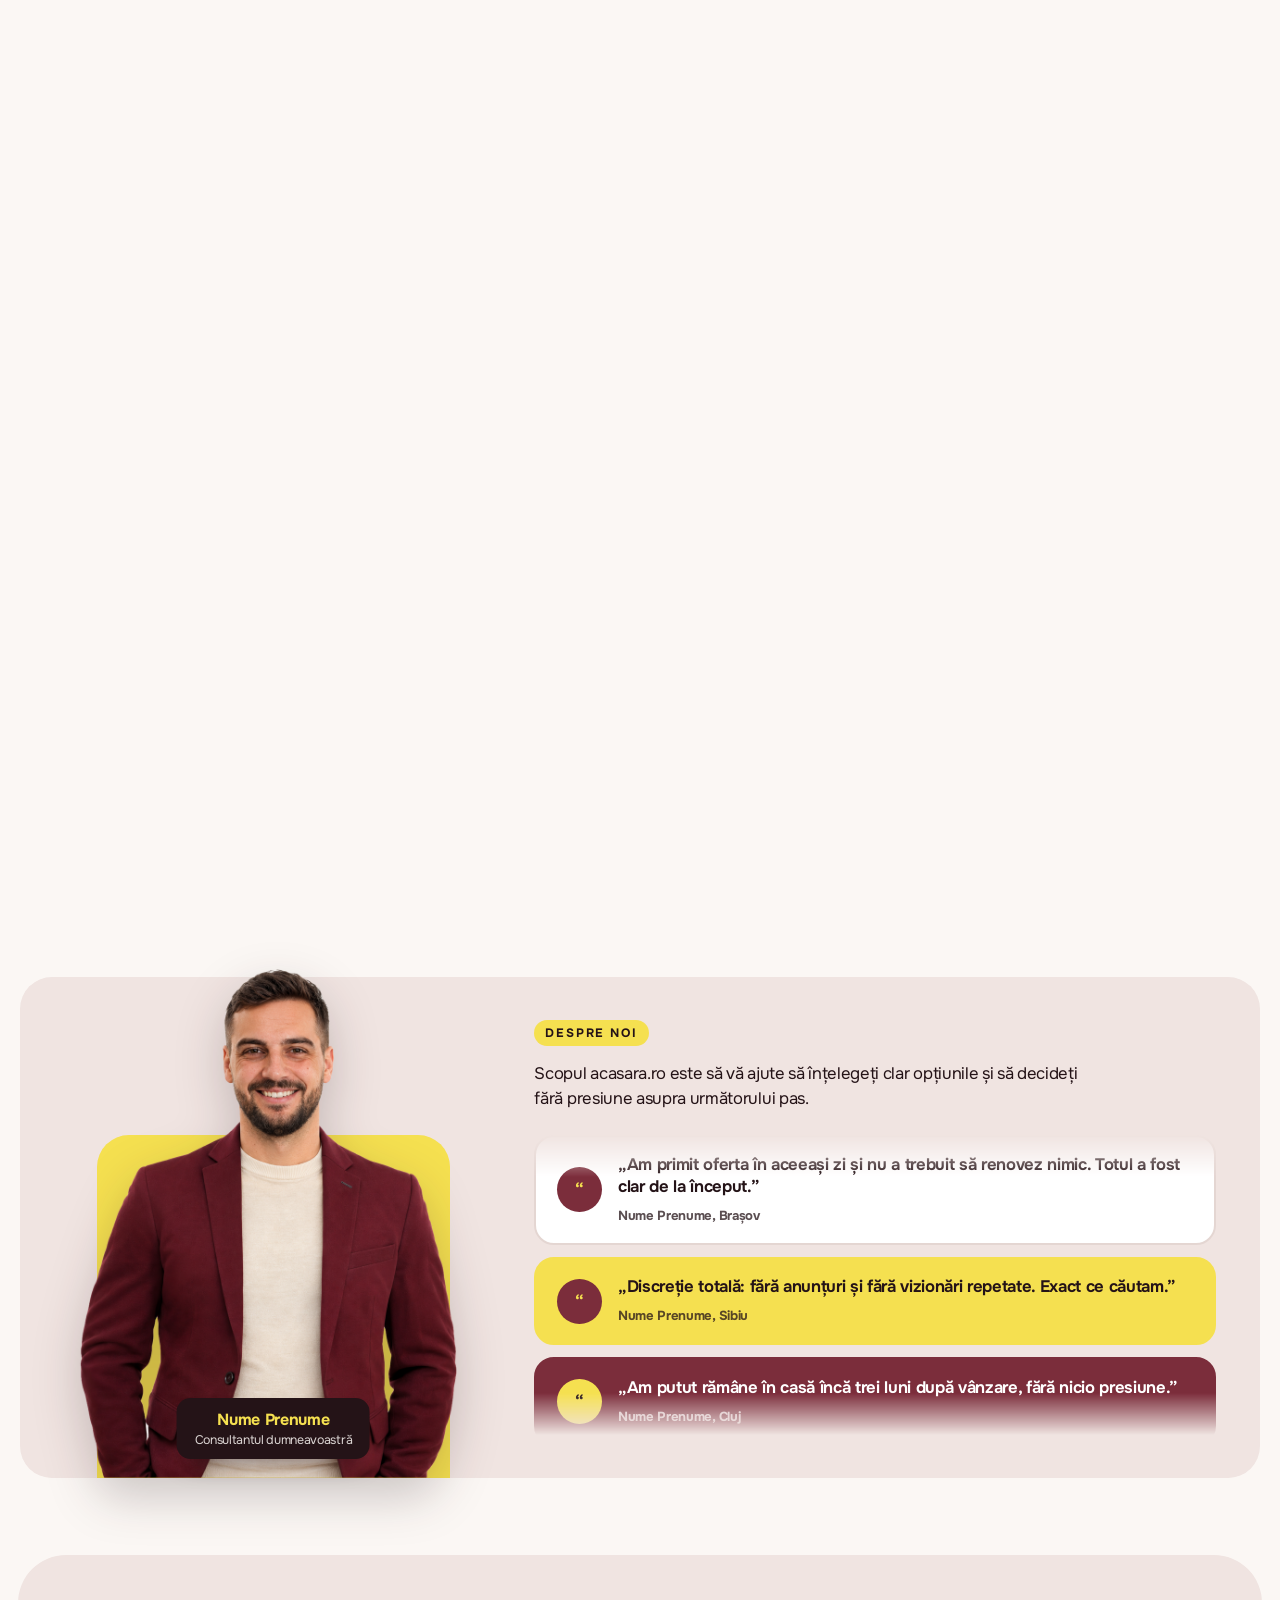
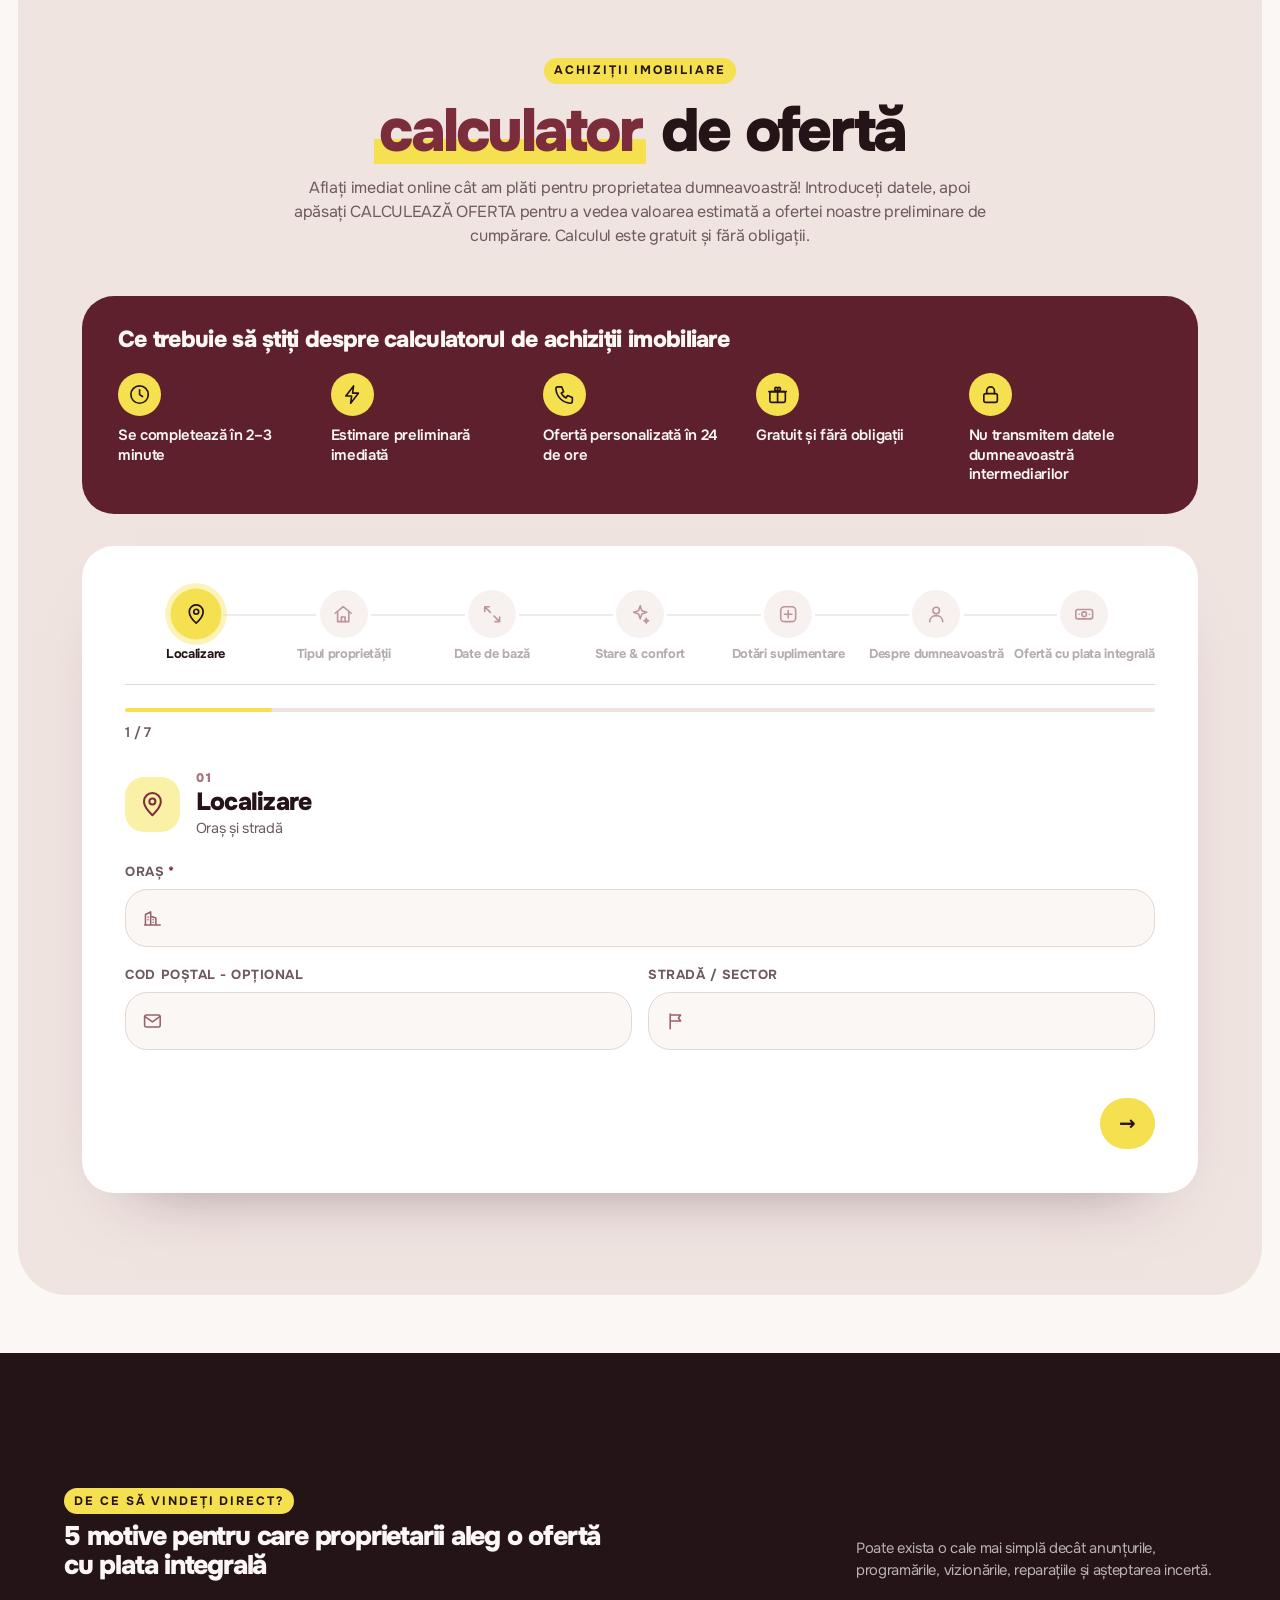
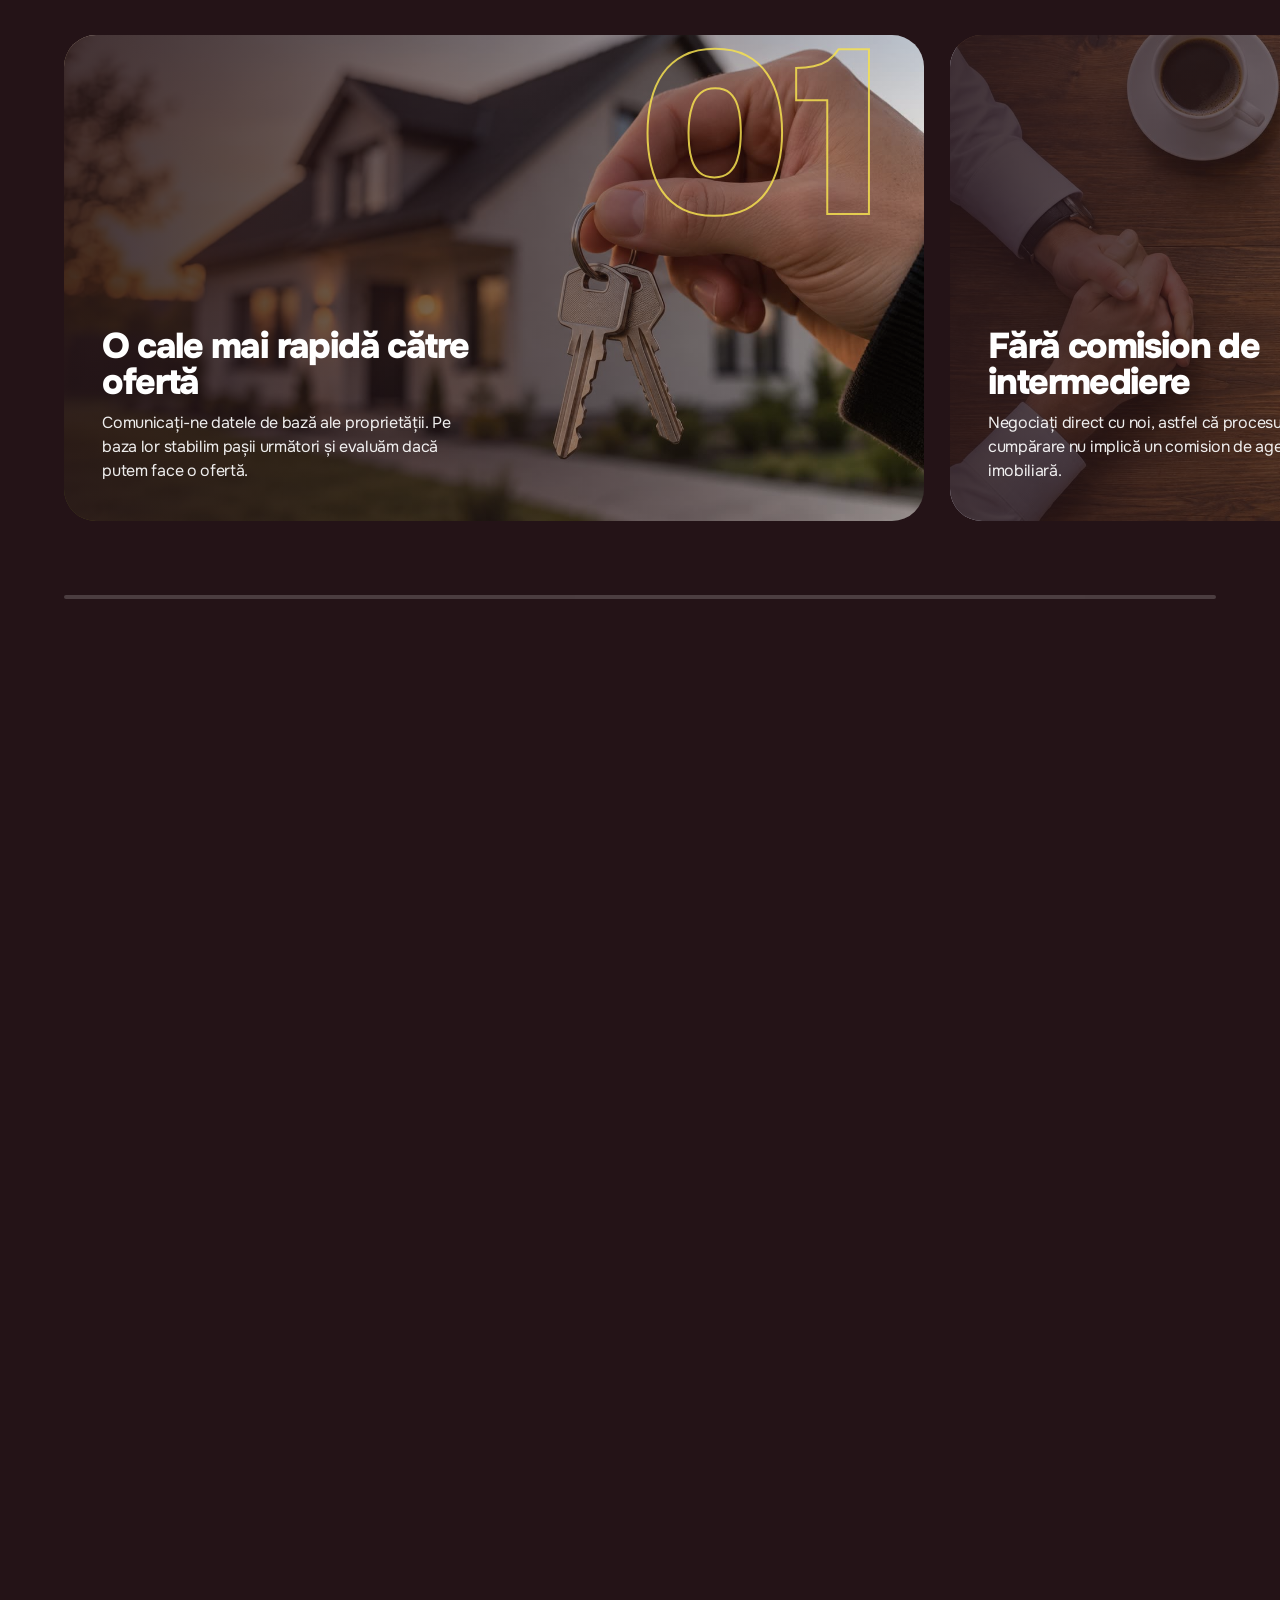
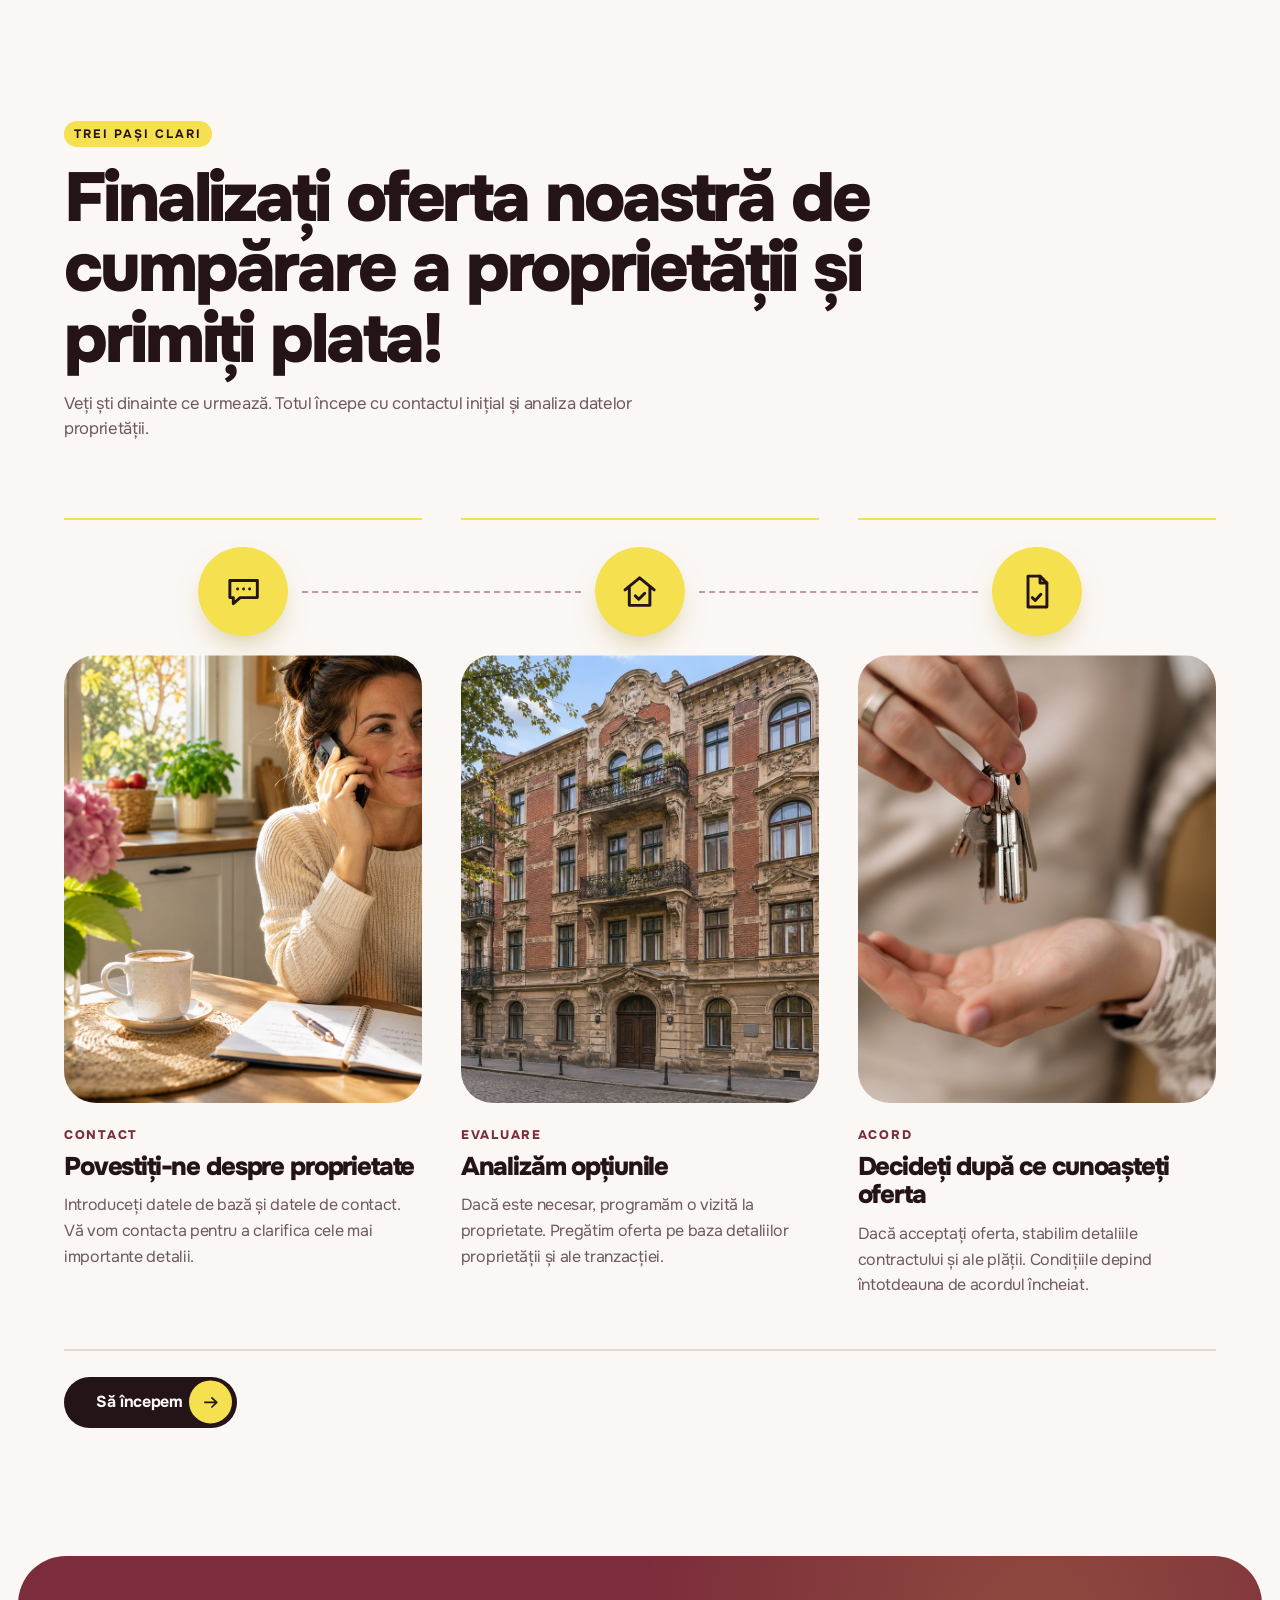
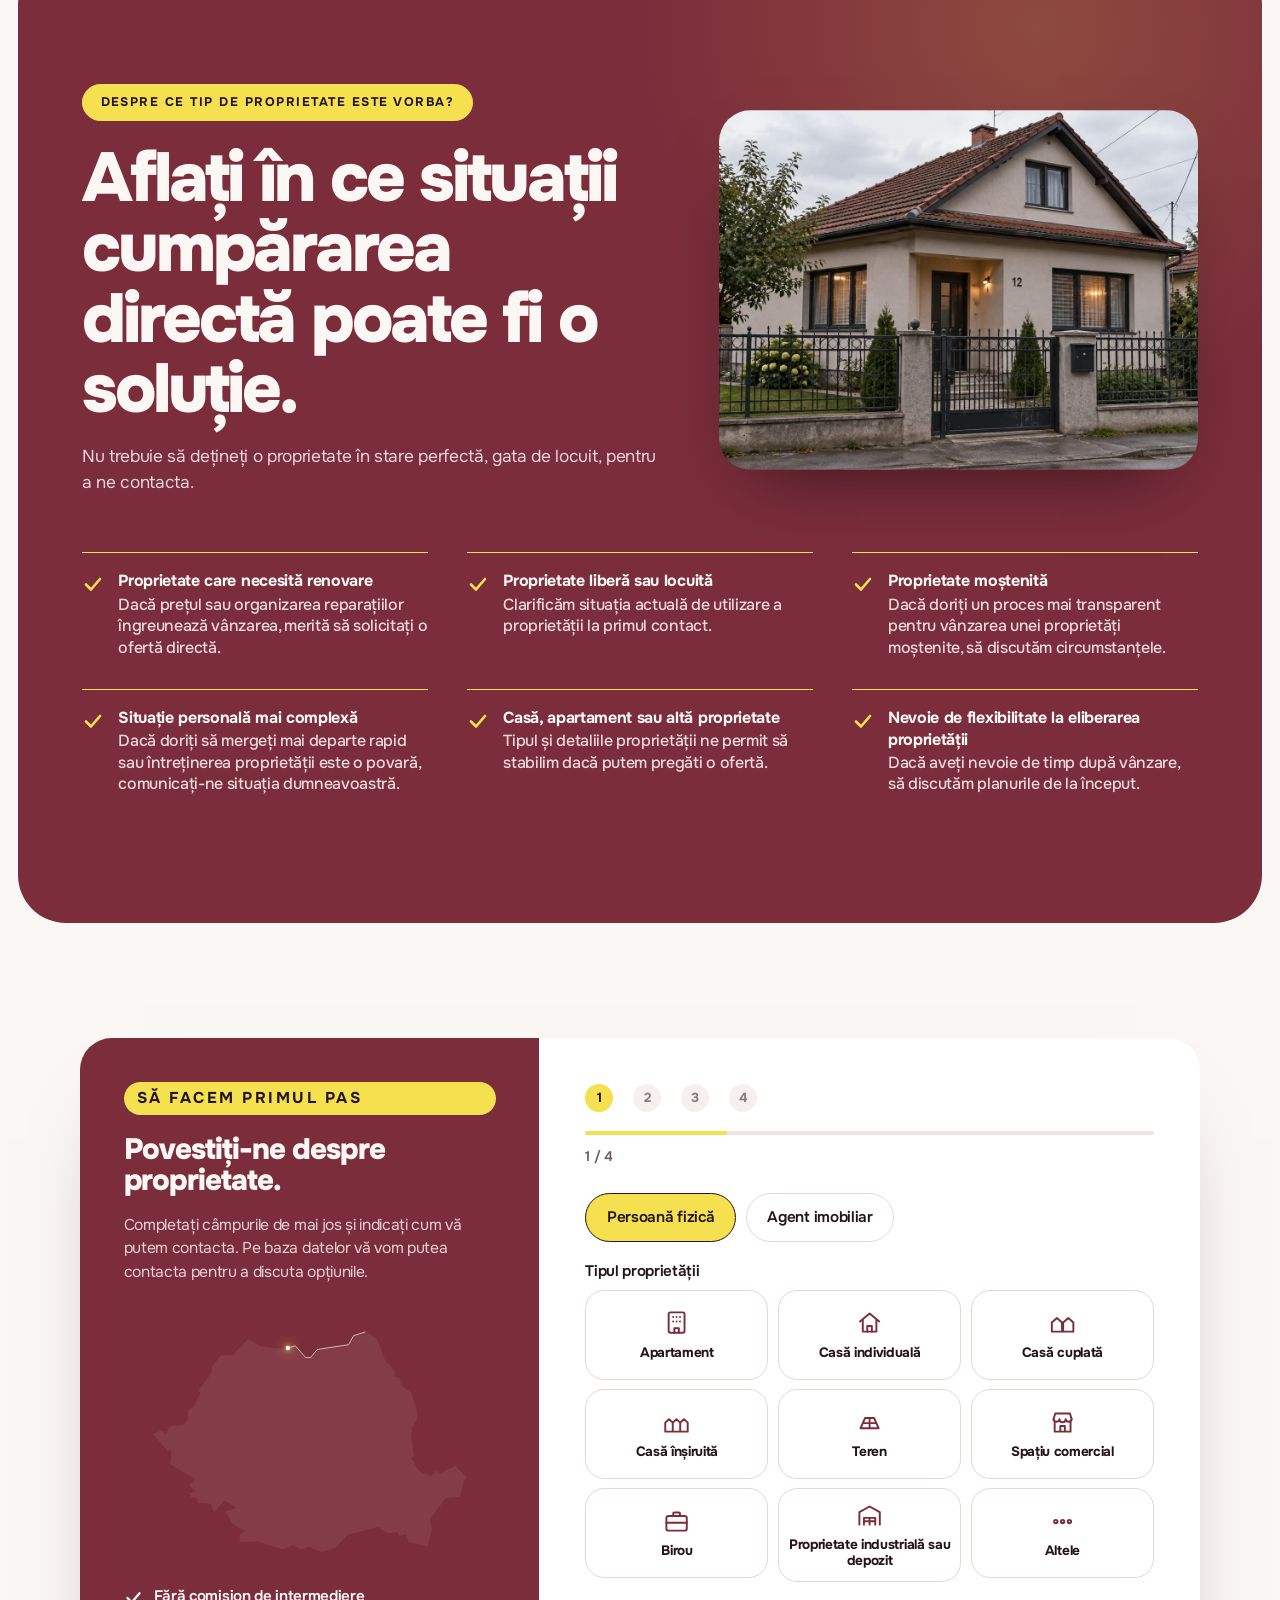
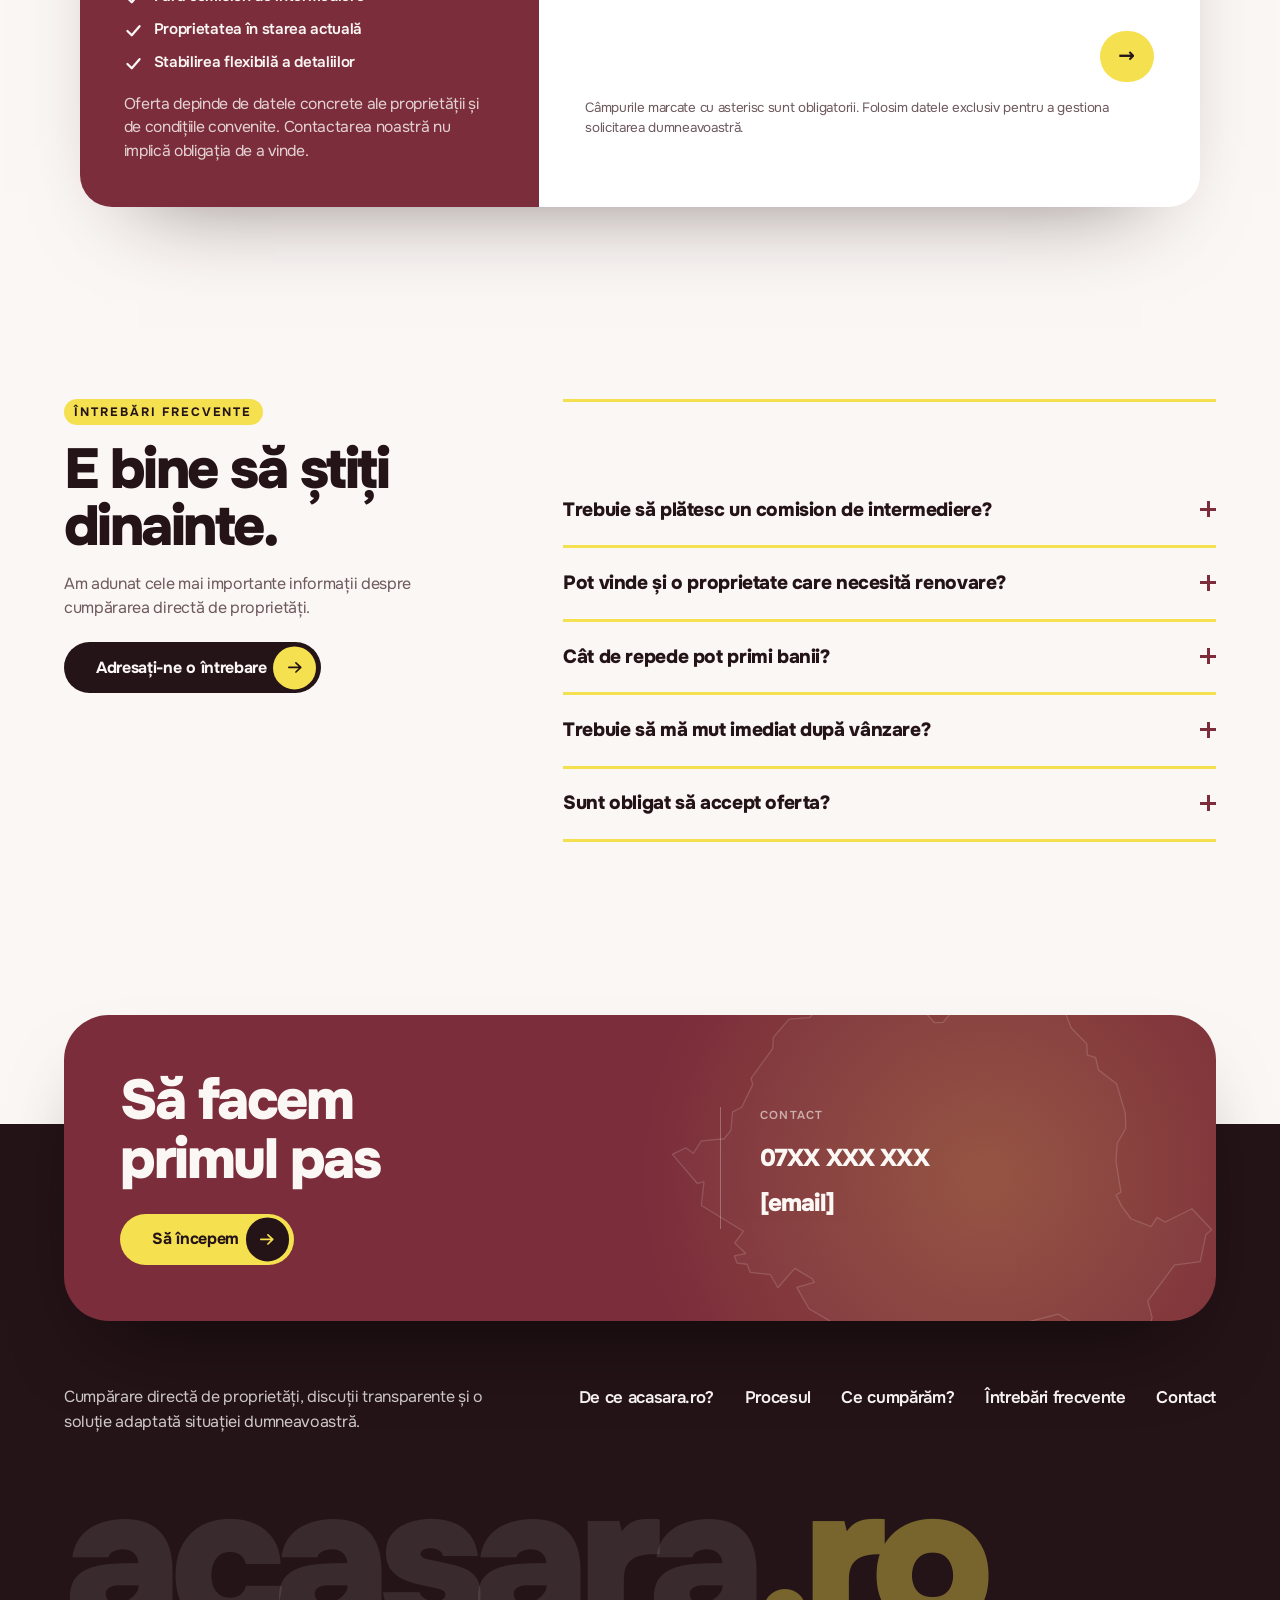
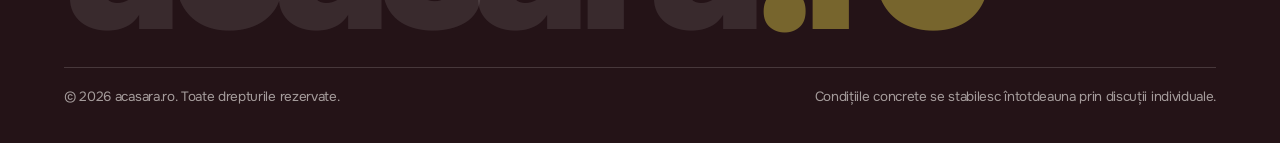
==== commit 2eb8f311: "Hero poster layout, trust section with consultant, RO+EN only Co-Authored-By: Claude Sonnet 5.5 <nor" ====
--- a/index.html
+++ b/index.html
@@ -8,7 +8,7 @@
 <meta name="description" content="Vreți să vindeți rapid un apartament sau o casă? acasara.ro cumpără direct de la proprietari, fără comision de agenție. Solicitați o ofertă de cumpărare.">
 <meta name="theme-color" content="#3F71FF">
 <link rel="preload" href="assets/fonts/onest-latin.woff2" as="font" type="font/woff2" crossorigin>
-<link rel="stylesheet" href="assets/site.css?v=1794480089">
+<link rel="stylesheet" href="assets/site.css?v=1794491594">
 <!--
   Acasara. All copy is imported from azzupp.com (assets/i18n.js, 11 locales) with the brand name
   swapped. Phone, e-mail, company data and the form / estimate endpoints are still open: search for
@@ -82,24 +82,34 @@
     </div>
     <div class="hero-in">
       <div class="hero-copy">
-        <h1><span data-i18n="hero.h1a">Companie de achiziții imobiliare.</span></h1>
+        <div class="hero-trust"><span class="ht-faces" aria-hidden="true"><i style="background-image:url(assets/img/keys-home.jpg)"></i><i style="background-image:url(assets/img/phone-call.jpg)"></i><i style="background-image:url(assets/img/city-street.jpg)"></i></span><span class="ht-i" data-i18n="hero.a1">Fără comision de intermediere</span><span class="ht-i" data-i18n="hero.a2">Proprietatea în starea actuală</span><span class="ht-i" data-i18n="hero.a3">Stabilirea flexibilă a detaliilor</span></div>
+                <h1><span data-i18n="hero.h1a">Companie de achiziții imobiliare.</span></h1>
         <p class="hero-sub" data-i18n="hero.h1b">Solicitați oferta noastră de cumpărare cu plata integrală!</p>
         <div class="hero-actions">
           <a class="btn" href="#kalkulator-section"><span data-i18n="hero.btnCalc">Calculator online de ofertă</span><span class="btn-circle"><svg viewBox="0 0 17 14" fill="none" aria-hidden="true"><path d="M1 7h13M9.6 1.4 15.5 7l-5.9 5.6" stroke="currentColor" stroke-width="2" stroke-linecap="round" stroke-linejoin="round"/></svg></span></a>
           <a class="btn btn-ghost" href="#kapcsolat"><span data-i18n="hero.btnOffer">Solicit oferta cu plata integrală</span><span class="btn-circle"><svg viewBox="0 0 14 17" fill="none" aria-hidden="true"><path d="M7 1v13M1.4 9.6 7 15.5l5.6-5.9" stroke="currentColor" stroke-width="2" stroke-linecap="round" stroke-linejoin="round"/></svg></span></a>
         </div>
-      </div>
-    </div>
-  </section>
-
-
-  <section class="proof">
-    <ul class="proof-list">
-      <li><i class="proof-ico"><svg viewBox="0 0 24 24" fill="none" stroke="currentColor" stroke-width="1.7" stroke-linecap="round" stroke-linejoin="round" aria-hidden="true"><path d="M4 5.5h16v10H10l-4 3.5v-3.5H4z"/><path d="M8.5 10.5h.01M12 10.5h.01M15.5 10.5h.01"/></svg></i><b>01</b><span data-i18n="proof.1">Contact direct</span></li>
-      <li><i class="proof-ico"><svg viewBox="0 0 24 24" fill="none" stroke="currentColor" stroke-width="1.7" stroke-linecap="round" stroke-linejoin="round" aria-hidden="true"><circle cx="12" cy="12" r="9"/><path d="M15.5 8.5l-7 7"/><path d="M9 9h.01M15 15h.01"/></svg></i><b>02</b><span data-i18n="proof.2">Vânzare fără comision</span></li>
-      <li><i class="proof-ico"><svg viewBox="0 0 24 24" fill="none" stroke="currentColor" stroke-width="1.7" stroke-linecap="round" stroke-linejoin="round" aria-hidden="true"><path d="M12 3l7 3v5.5c0 4.4-2.9 7.9-7 9.5-4.1-1.6-7-5.1-7-9.5V6z"/><rect x="9" y="11" width="6" height="5" rx="1"/><path d="M10.2 11V9.8a1.8 1.8 0 0 1 3.6 0V11"/></svg></i><b>03</b><span data-i18n="proof.3">Gestionare discretă</span></li>
-      <li><i class="proof-ico"><svg viewBox="0 0 24 24" fill="none" stroke="currentColor" stroke-width="1.7" stroke-linecap="round" stroke-linejoin="round" aria-hidden="true"><circle cx="8" cy="15" r="3.5"/><path d="M10.5 12.5L20 3M16.5 6.5l3 3M13.5 9.5l2 2"/></svg></i><b>04</b><span data-i18n="proof.4">Eliberare flexibilă a proprietății</span></li>
-    </ul>
+        <p class="hero-note" data-i18n="calc.know4">Gratuit și fără obligații</p>
+      </div>
+    </div>
+  </section>
+
+
+  <section class="trust" id="velemenyek">
+    <div class="trust-in rv">
+      <figure class="tr-person">
+        <span class="tr-slab" aria-hidden="true"></span>
+        <img src="assets/img/ugyintezo.png" alt="" width="900" height="1124" loading="lazy" decoding="async">
+        <figcaption class="tr-chip"><b data-i18n="tr.name">Nume Prenume</b><span data-i18n="tr.role">Consultantul dumneavoastră</span></figcaption>
+      </figure>
+      <div class="tr-body">
+        <span class="kicker" data-i18n="tr.kicker">Despre noi</span>
+        <p class="tr-note" data-i18n="why.note">Scopul acasara.ro este să vă ajute să înțelegeți clar opțiunile și să decideți fără presiune asupra următorului pas.</p>
+        <div class="tr-col" aria-label="Păreri">
+          <div class="tr-track"><div class="tr-card"><b class="tr-av" aria-hidden="true">&ldquo;</b><div><p class="tr-q"><span data-i18n="tr.r1">Am primit oferta în aceeași zi și nu a trebuit să renovez nimic. Totul a fost clar de la început.</span></p><p class="tr-who" data-i18n="tr.who1">Nume Prenume, Brașov</p></div></div><div class="tr-card"><b class="tr-av" aria-hidden="true">&ldquo;</b><div><p class="tr-q"><span data-i18n="tr.r2">Discreție totală: fără anunțuri și fără vizionări repetate. Exact ce căutam.</span></p><p class="tr-who" data-i18n="tr.who2">Nume Prenume, Sibiu</p></div></div><div class="tr-card"><b class="tr-av" aria-hidden="true">&ldquo;</b><div><p class="tr-q"><span data-i18n="tr.r3">Am putut rămâne în casă încă trei luni după vânzare, fără nicio presiune.</span></p><p class="tr-who" data-i18n="tr.who3">Nume Prenume, Cluj</p></div></div><div class="tr-card" aria-hidden="true"><b class="tr-av" aria-hidden="true">&ldquo;</b><div><p class="tr-q"><span data-i18n="tr.r1">Am primit oferta în aceeași zi și nu a trebuit să renovez nimic. Totul a fost clar de la început.</span></p><p class="tr-who" data-i18n="tr.who1">Nume Prenume, Brașov</p></div></div><div class="tr-card" aria-hidden="true"><b class="tr-av" aria-hidden="true">&ldquo;</b><div><p class="tr-q"><span data-i18n="tr.r2">Discreție totală: fără anunțuri și fără vizionări repetate. Exact ce căutam.</span></p><p class="tr-who" data-i18n="tr.who2">Nume Prenume, Sibiu</p></div></div><div class="tr-card" aria-hidden="true"><b class="tr-av" aria-hidden="true">&ldquo;</b><div><p class="tr-q"><span data-i18n="tr.r3">Am putut rămâne în casă încă trei luni după vânzare, fără nicio presiune.</span></p><p class="tr-who" data-i18n="tr.who3">Nume Prenume, Cluj</p></div></div><div class="tr-card"><b class="tr-av" aria-hidden="true">&ldquo;</b><div><p class="tr-q"><span data-i18n="tr.r1">Am primit oferta în aceeași zi și nu a trebuit să renovez nimic. Totul a fost clar de la început.</span></p><p class="tr-who" data-i18n="tr.who1">Nume Prenume, Brașov</p></div></div><div class="tr-card"><b class="tr-av" aria-hidden="true">&ldquo;</b><div><p class="tr-q"><span data-i18n="tr.r2">Discreție totală: fără anunțuri și fără vizionări repetate. Exact ce căutam.</span></p><p class="tr-who" data-i18n="tr.who2">Nume Prenume, Sibiu</p></div></div><div class="tr-card"><b class="tr-av" aria-hidden="true">&ldquo;</b><div><p class="tr-q"><span data-i18n="tr.r3">Am putut rămâne în casă încă trei luni după vânzare, fără nicio presiune.</span></p><p class="tr-who" data-i18n="tr.who3">Nume Prenume, Cluj</p></div></div><div class="tr-card" aria-hidden="true"><b class="tr-av" aria-hidden="true">&ldquo;</b><div><p class="tr-q"><span data-i18n="tr.r1">Am primit oferta în aceeași zi și nu a trebuit să renovez nimic. Totul a fost clar de la început.</span></p><p class="tr-who" data-i18n="tr.who1">Nume Prenume, Brașov</p></div></div><div class="tr-card" aria-hidden="true"><b class="tr-av" aria-hidden="true">&ldquo;</b><div><p class="tr-q"><span data-i18n="tr.r2">Discreție totală: fără anunțuri și fără vizionări repetate. Exact ce căutam.</span></p><p class="tr-who" data-i18n="tr.who2">Nume Prenume, Sibiu</p></div></div><div class="tr-card" aria-hidden="true"><b class="tr-av" aria-hidden="true">&ldquo;</b><div><p class="tr-q"><span data-i18n="tr.r3">Am putut rămâne în casă încă trei luni după vânzare, fără nicio presiune.</span></p><p class="tr-who" data-i18n="tr.who3">Nume Prenume, Cluj</p></div></div></div>
+        </div>
+      </div>
+    </div>
   </section>
 
 
@@ -599,7 +609,7 @@
   </div>
 </footer>
 
-<script src="assets/i18n.js?v=1794406922"></script>
-<script src="assets/site.js?v=1794479226"></script>
+<script src="assets/i18n.js?v=1794491424"></script>
+<script src="assets/site.js?v=1794491435"></script>
 </body>
 </html>
--- a/assets/site.css
+++ b/assets/site.css
@@ -751,4 +751,75 @@
   .calc-rail li::before{display:none}
   .calc-rail li b{width:100%;max-width:2.5rem;height:auto;aspect-ratio:1}
   .calc-rail li b svg{width:1.2rem;height:1.2rem}
-}+}
+/* ---------- hero v11: centred poster headline over a dimmed video, pill action bar ---------- */
+.hero{align-items:center;justify-content:center;text-align:center;padding-top:clamp(72px,7vw,96px)}
+.hero::before{background:radial-gradient(ellipse at 50% 45%,rgba(18,10,12,.5),rgba(18,10,12,.8))}
+.hero-in{display:block;padding-bottom:clamp(36px,5vw,72px)}
+.hero-copy{max-width:none;margin:0 auto}
+.hero h1{max-width:11ch;margin:0 auto;text-transform:uppercase;font-weight:900;font-size:clamp(2.8rem,8vw,8.2rem);line-height:.9;letter-spacing:-.05em;text-wrap:balance}
+.hero .hero-sub{margin:1.6rem auto 0;max-width:36ch;color:#fff;font-weight:400;font-size:clamp(1.1rem,1.8vw,1.5rem);letter-spacing:0}
+.hero-actions{display:inline-flex;flex-wrap:nowrap;align-items:center;gap:.3rem;margin-top:2rem;padding:.35rem;border-radius:60px;background:rgba(240,228,225,.96);box-shadow:0 20px 40px -22px rgba(0,0,0,.6)}
+.hero-actions .btn-ghost{order:-1;background:transparent;color:var(--ink);box-shadow:none;font-weight:600}
+.hero-actions .btn-ghost:hover{background:rgba(36,19,23,.07)}
+@media (max-width:760px){
+  .hero-actions{flex-direction:column;align-items:stretch;border-radius:28px;width:100%;max-width:340px}
+  .hero-actions .btn{width:100%;justify-content:flex-start}
+}
+.hero{margin:0;border-radius:0}
+.hero h1{max-width:none;width:min(100%,24ch);font-size:clamp(2rem,5.6vw,6.2rem)}
+@media (max-width:760px){.hero h1{max-width:11ch;font-size:clamp(2.6rem,13vw,4rem)}}
+.hero{min-height:calc(100svh - 74px);padding-top:0}
+.hero h1{width:100%;font-size:clamp(2rem,6.3vw,7.2rem);letter-spacing:-.06em}
+@media (max-width:760px){.hero{min-height:calc(100svh - 62px)}.hero h1{font-size:clamp(2.6rem,13vw,4rem)}}
+/* hero trust row + note (poster layout) */
+.hero-trust{display:flex;flex-wrap:wrap;align-items:center;justify-content:center;gap:.5rem 1.4rem;margin:0 auto clamp(18px,2.4vw,32px);color:#fff;font-weight:600;font-size:clamp(.9rem,1.2vw,1.08rem)}
+.ht-faces{display:inline-flex}
+.ht-faces i{width:2.6rem;height:2.6rem;border-radius:50%;background-size:cover;background-position:center;border:3px solid var(--paper);margin-left:-.7rem}
+.ht-faces i:first-child{margin-left:0}
+.ht-i{display:inline-flex;align-items:center;gap:.5rem;white-space:nowrap}
+.ht-i::before{content:"";width:1.35rem;height:1.35rem;border-radius:50%;background:var(--lemon) url("data:image/svg+xml;utf8,<svg xmlns='http://www.w3.org/2000/svg' viewBox='0 0 24 24' fill='none' stroke='%23241317' stroke-width='3.4' stroke-linecap='round' stroke-linejoin='round'><path d='M5 12.5l4.5 4.5L19 7.5'/></svg>") center/70% no-repeat;flex:none}
+.hero-note{margin:1.2rem auto 0;font-size:.9rem;color:rgba(255,255,255,.78);max-width:none}
+@media (max-width:760px){.ht-faces{display:none}.hero-trust{font-size:.82rem;gap:.35rem .9rem}.ht-i{white-space:normal;text-align:left}}
+.hero{min-height:100svh;padding-top:84px;margin-bottom:0}
+@media (max-width:760px){.hero{min-height:100svh;padding-top:72px}}
+.hero{box-sizing:border-box}
+
+/* ---------- trust: consultant cut-out + floating reviews ---------- */
+.trust{margin:clamp(40px,6vw,90px) var(--edge) clamp(40px,6vw,90px)}
+.trust-in{position:relative;display:grid;grid-template-columns:minmax(0,.8fr) minmax(0,1.3fr);gap:clamp(20px,4vw,64px);align-items:end;max-width:1240px;margin:0 auto;padding:clamp(28px,3.4vw,48px) clamp(20px,3.4vw,48px) 0;background:var(--powder);border-radius:var(--r-card);overflow:visible}
+.tr-person{position:relative;margin:calc(-1*clamp(40px,5vw,72px)) 0 0;align-self:end;line-height:0;max-width:430px;justify-self:center;width:100%}
+.tr-slab{position:absolute;left:8%;right:8%;bottom:0;top:34%;background:var(--lemon);border-radius:var(--r-card) var(--r-card) 0 0}
+.tr-person img{position:relative;display:block;width:100%;height:auto;max-height:520px;object-fit:contain;object-position:50% 100%;filter:drop-shadow(0 18px 24px rgba(36,19,23,.22))}
+.tr-chip{position:absolute;left:50%;bottom:1.2rem;transform:translateX(-50%);z-index:2;line-height:1.2;background:var(--ink);color:var(--paper);padding:.7rem 1.1rem;border-radius:14px;text-align:center;white-space:nowrap;box-shadow:0 14px 26px -14px rgba(36,19,23,.7)}
+.tr-chip b{display:block;font-size:1rem;color:var(--lemon)}
+.tr-chip span{font-size:.78rem;opacity:.85}
+.tr-body{padding-bottom:clamp(28px,3.4vw,48px);min-width:0}
+.tr-note{margin:0 0 1.4rem;max-width:50ch;font-size:clamp(1rem,1.3vw,1.15rem);line-height:1.5}
+.tr-col{height:clamp(220px,28vw,300px);overflow:hidden;-webkit-mask-image:linear-gradient(transparent,#000 14%,#000 86%,transparent);mask-image:linear-gradient(transparent,#000 14%,#000 86%,transparent)}
+.tr-track{animation:trUp 34s linear infinite}
+.tr-col:hover .tr-track{animation-play-state:paused}
+.tr-card{display:grid;grid-template-columns:auto 1fr;gap:1rem;align-items:center;padding:1.1rem 1.3rem;border-radius:var(--r-img);background:#fff;border:2px solid var(--line);margin-bottom:12px}
+.tr-card:nth-child(3n+2){background:var(--lemon);border-color:var(--lemon)}
+.tr-card:nth-child(3n+3){background:var(--wine);border-color:var(--wine);color:#fff}
+.tr-av{width:2.8rem;height:2.8rem;border-radius:50%;display:grid;place-items:center;background:var(--wine);color:var(--lemon);font-size:1.05rem}
+.tr-card:nth-child(3n+3) .tr-av{background:var(--lemon);color:var(--ink)}
+.tr-q{margin:0;font-weight:650;letter-spacing:-.02em;line-height:1.3;font-size:clamp(1rem,1.3vw,1.15rem)}
+.tr-who{margin:.5rem 0 0;font-weight:700;font-size:.82rem;opacity:.75}
+@keyframes trUp{to{transform:translateY(-50%)}}
+@media (prefers-reduced-motion:reduce){.tr-track{animation:none}.tr-col{overflow:auto}}
+@media (max-width:860px){.trust-in{grid-template-columns:1fr;padding-top:0}.tr-person{max-width:300px;margin-top:-36px;order:0}.tr-body{padding-top:1.4rem}}
+@media (max-width:760px){
+  .hero-trust{gap:.5rem;margin-bottom:1.4rem;max-width:340px}
+  .ht-i{padding:.5rem .85rem .5rem .6rem;border-radius:50vw;background:rgba(255,255,255,.13);box-shadow:inset 0 0 0 1px rgba(255,255,255,.28);-webkit-backdrop-filter:blur(8px);backdrop-filter:blur(8px);font-size:.82rem;line-height:1.1;white-space:nowrap}
+  .hero h1{font-size:clamp(2.7rem,13.4vw,4.2rem);line-height:.92;max-width:none}
+  .hero .hero-sub{margin-top:1.2rem;font-size:1.12rem;line-height:1.35;max-width:26ch}
+  .hero-actions{display:flex;flex-direction:column;align-items:stretch;gap:.7rem;width:100%;max-width:340px;padding:0;border-radius:0;background:none;box-shadow:none;margin-top:1.6rem}
+  .hero-actions .btn{width:100%;height:3.7rem;justify-content:flex-start;font-size:1.02rem;box-shadow:0 18px 30px -18px rgba(0,0,0,.6)}
+  .hero-actions .btn-ghost{order:0;background:rgba(255,255,255,.1);color:#fff;box-shadow:inset 0 0 0 2px rgba(255,255,255,.75);-webkit-backdrop-filter:blur(8px);backdrop-filter:blur(8px)}
+  .hero-actions .btn-ghost:hover{background:rgba(255,255,255,.2)}
+  .hero-note{margin-top:1.2rem;font-size:.85rem}
+}
+@media (max-width:760px){.hero-trust{display:none}}
+.tr-q::before{content:"\201E"}.tr-q::after{content:"\201D"}
+html[lang="en"] .tr-q::before{content:"\201C"}
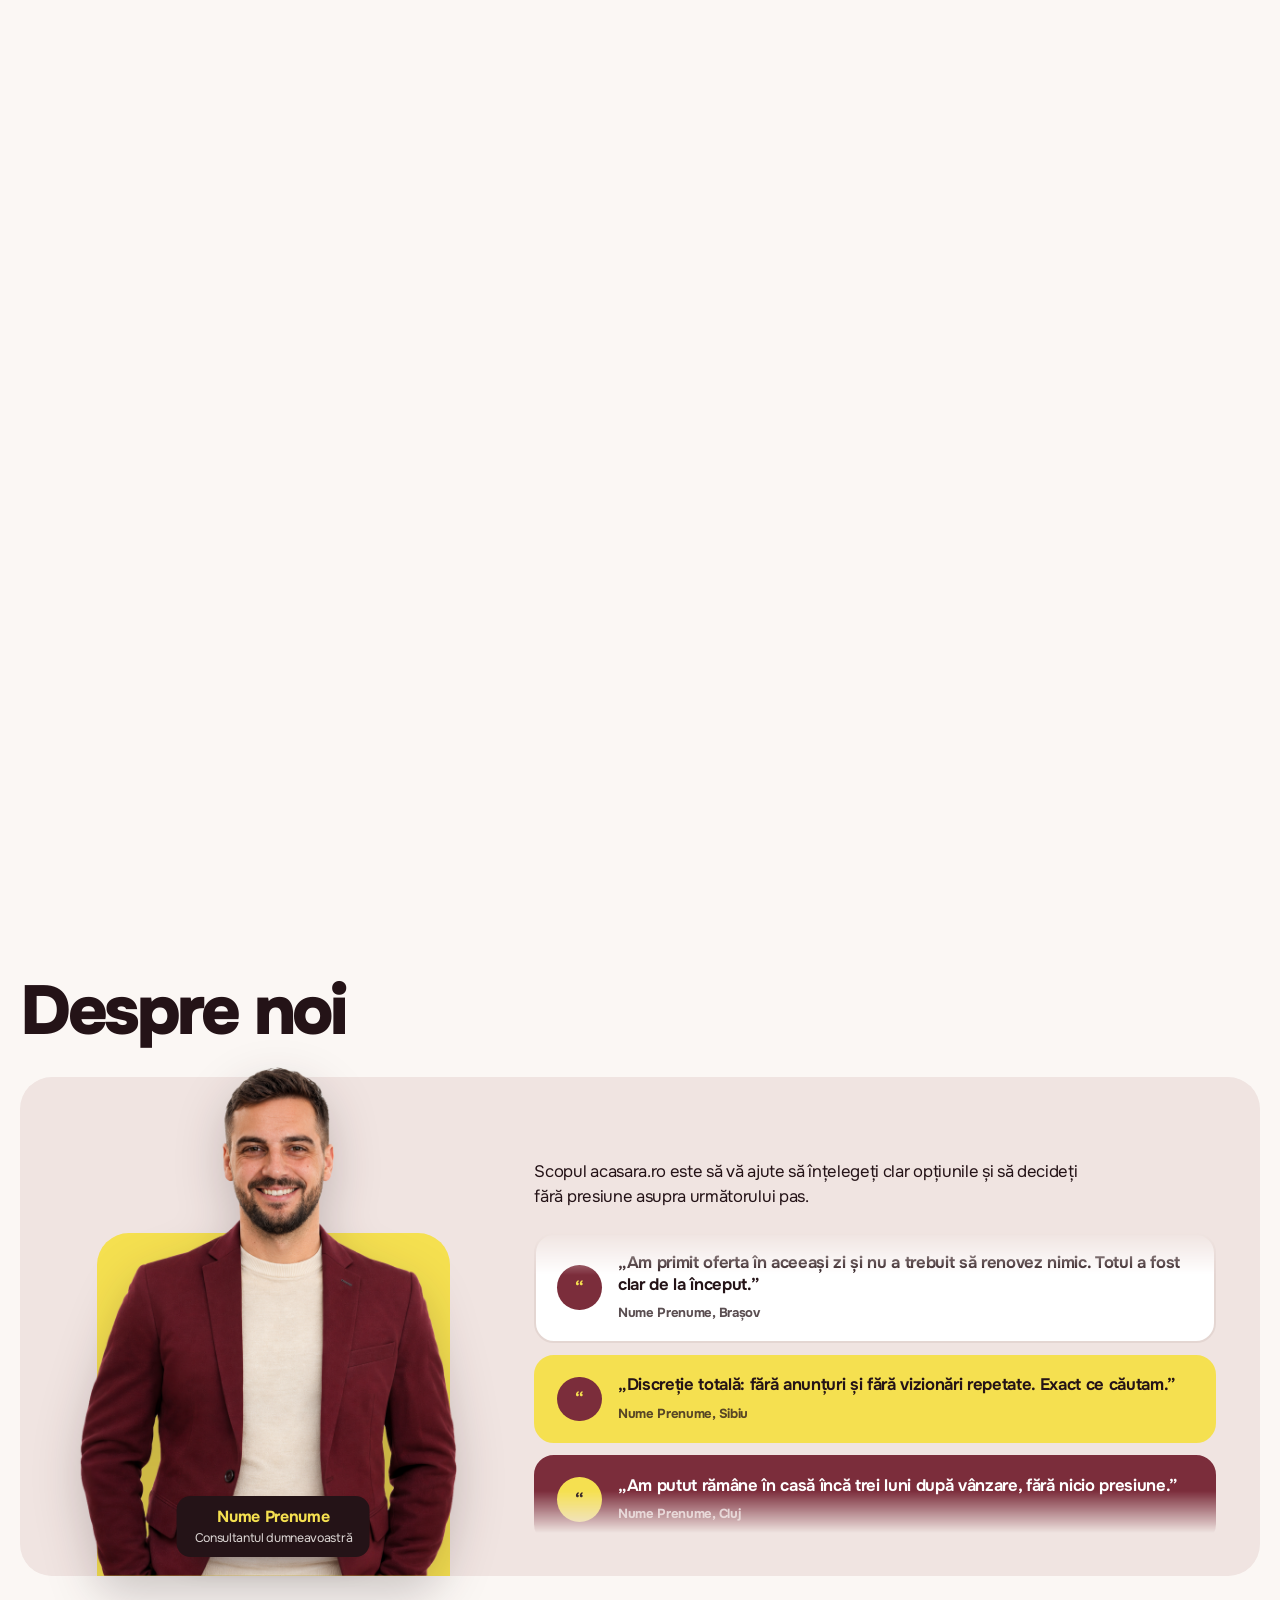
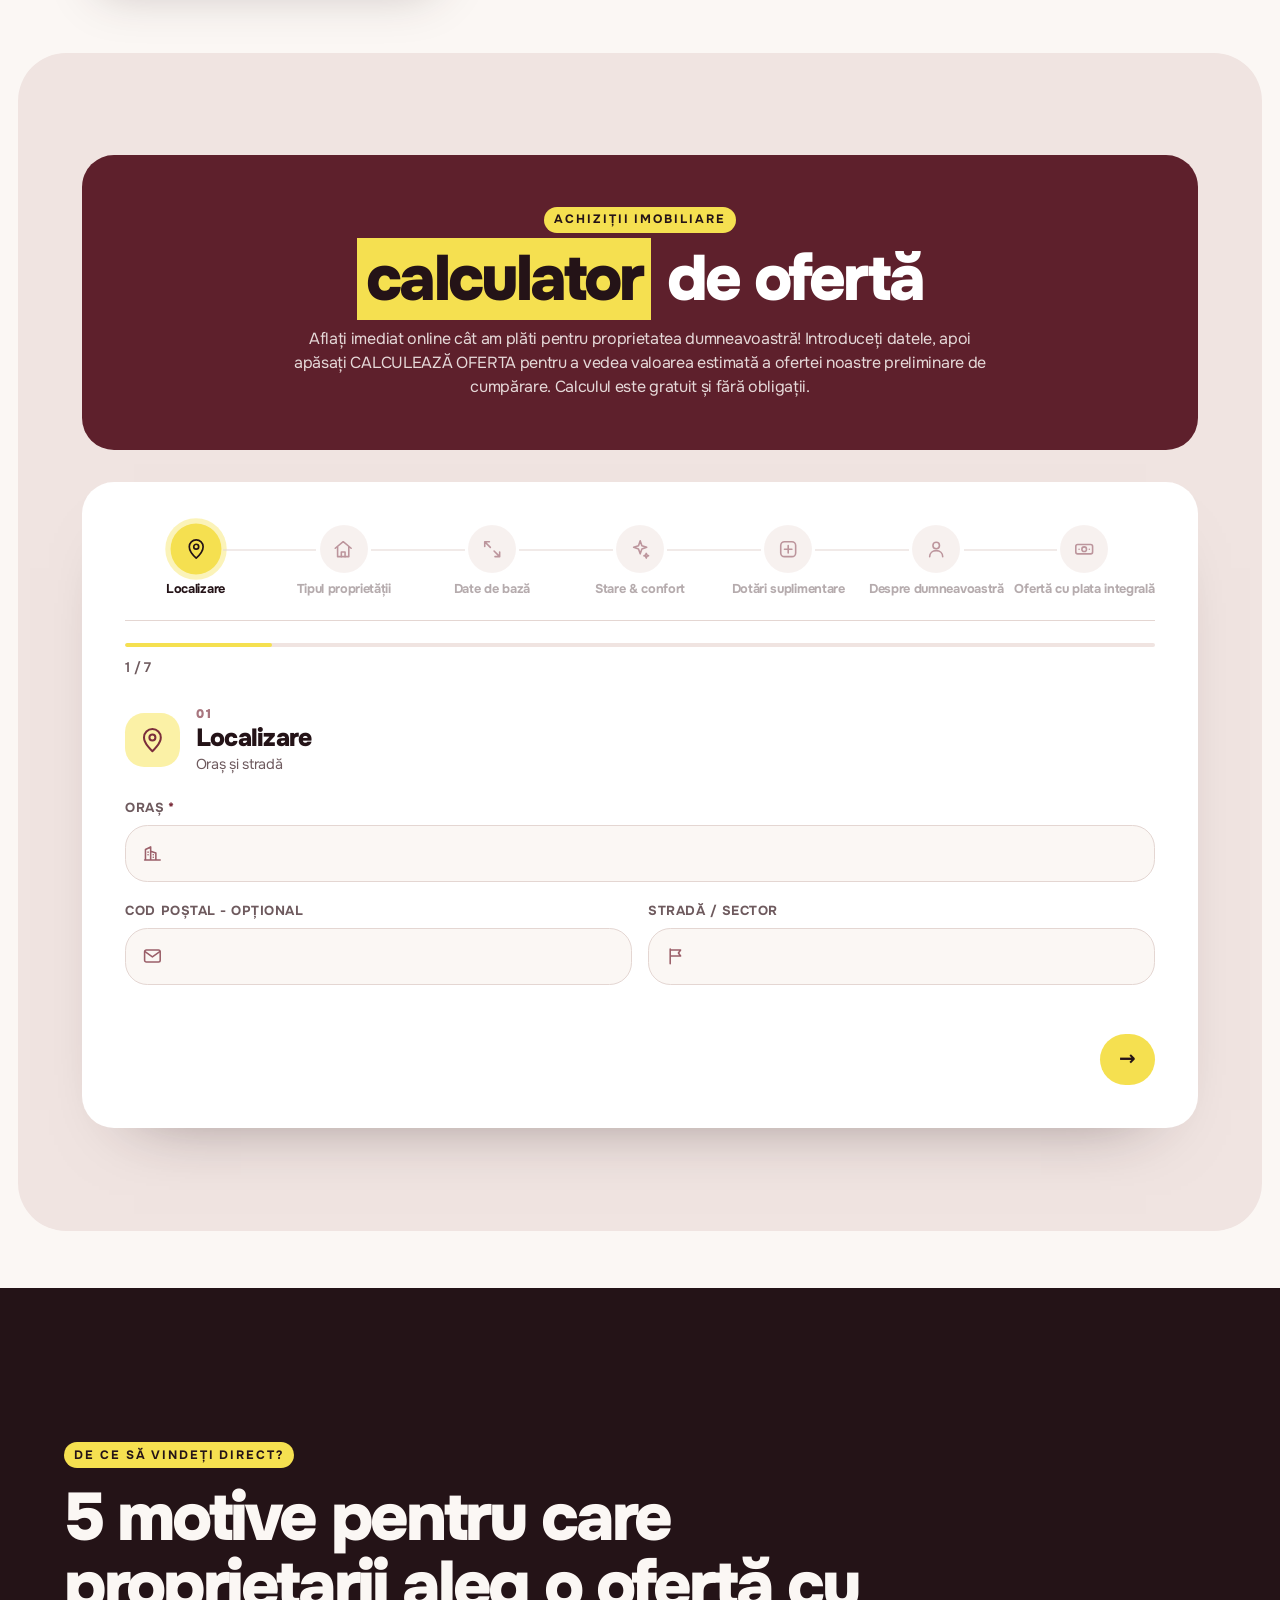
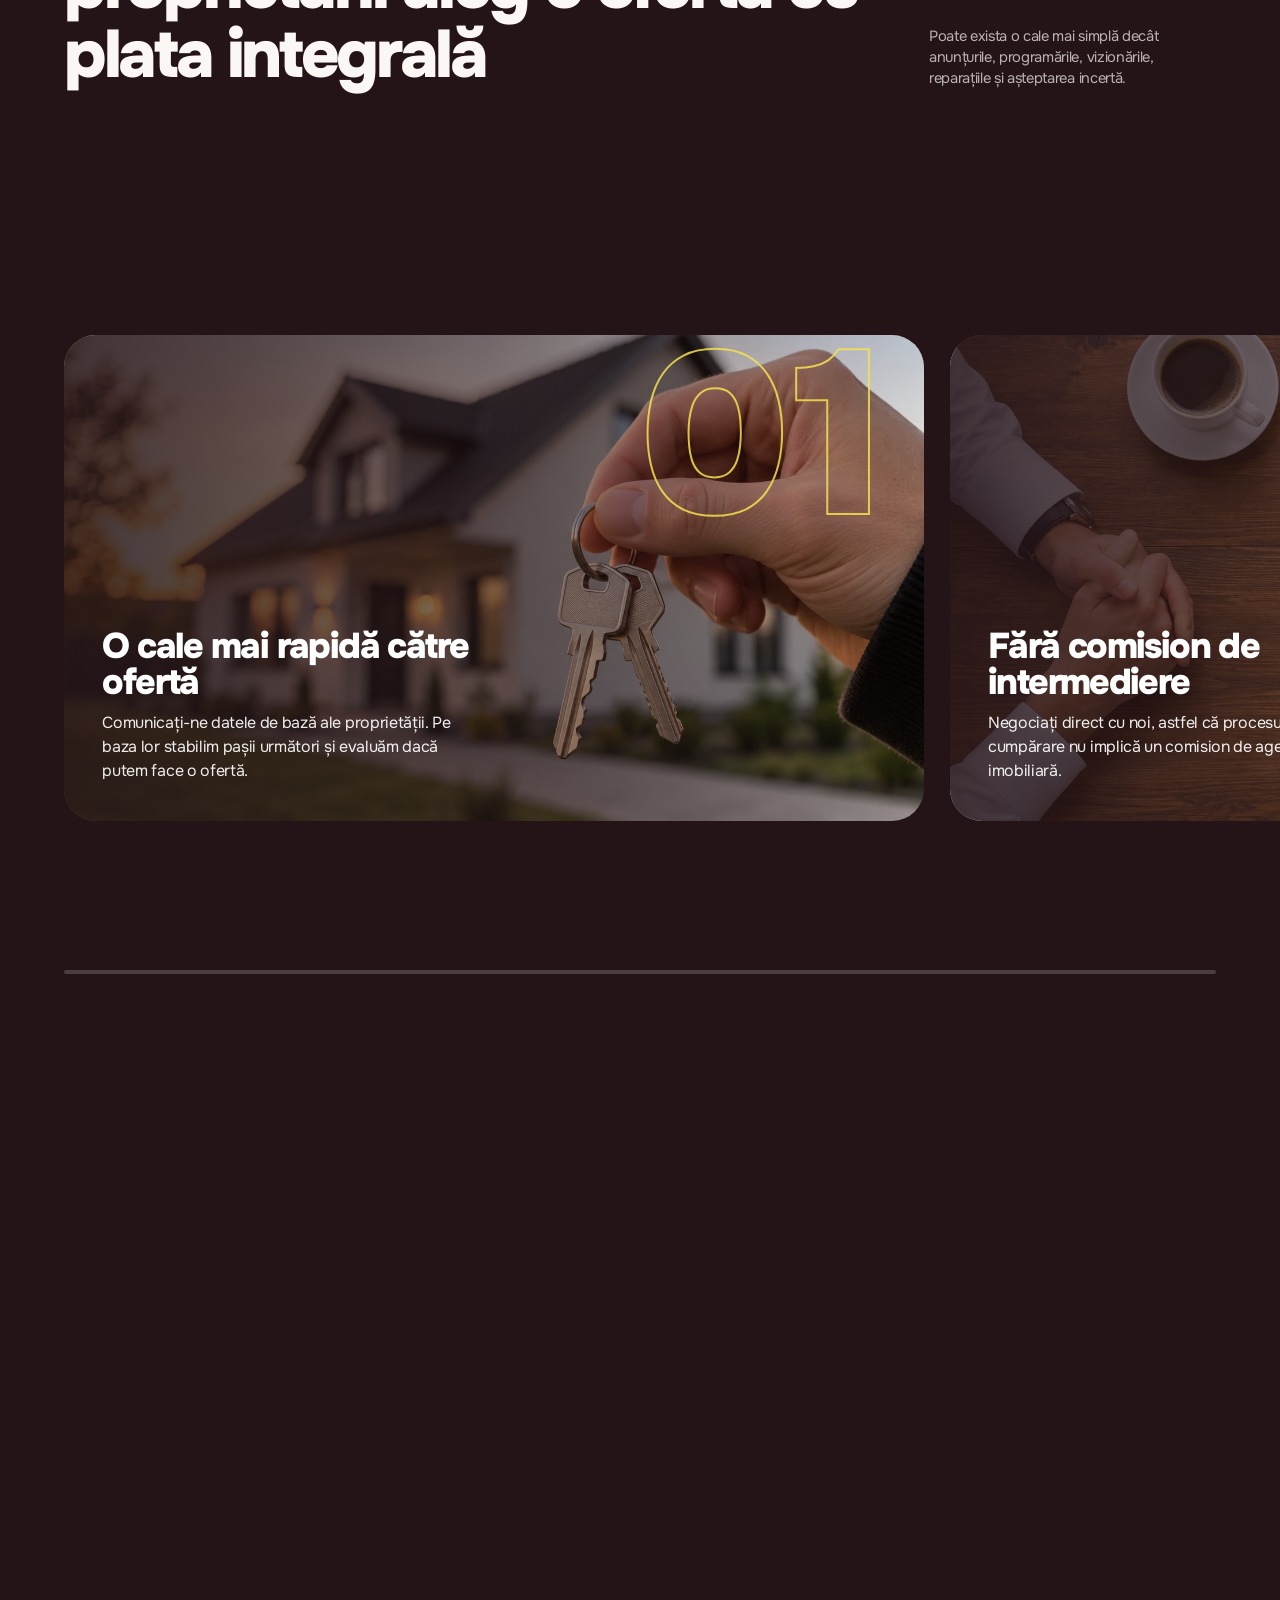
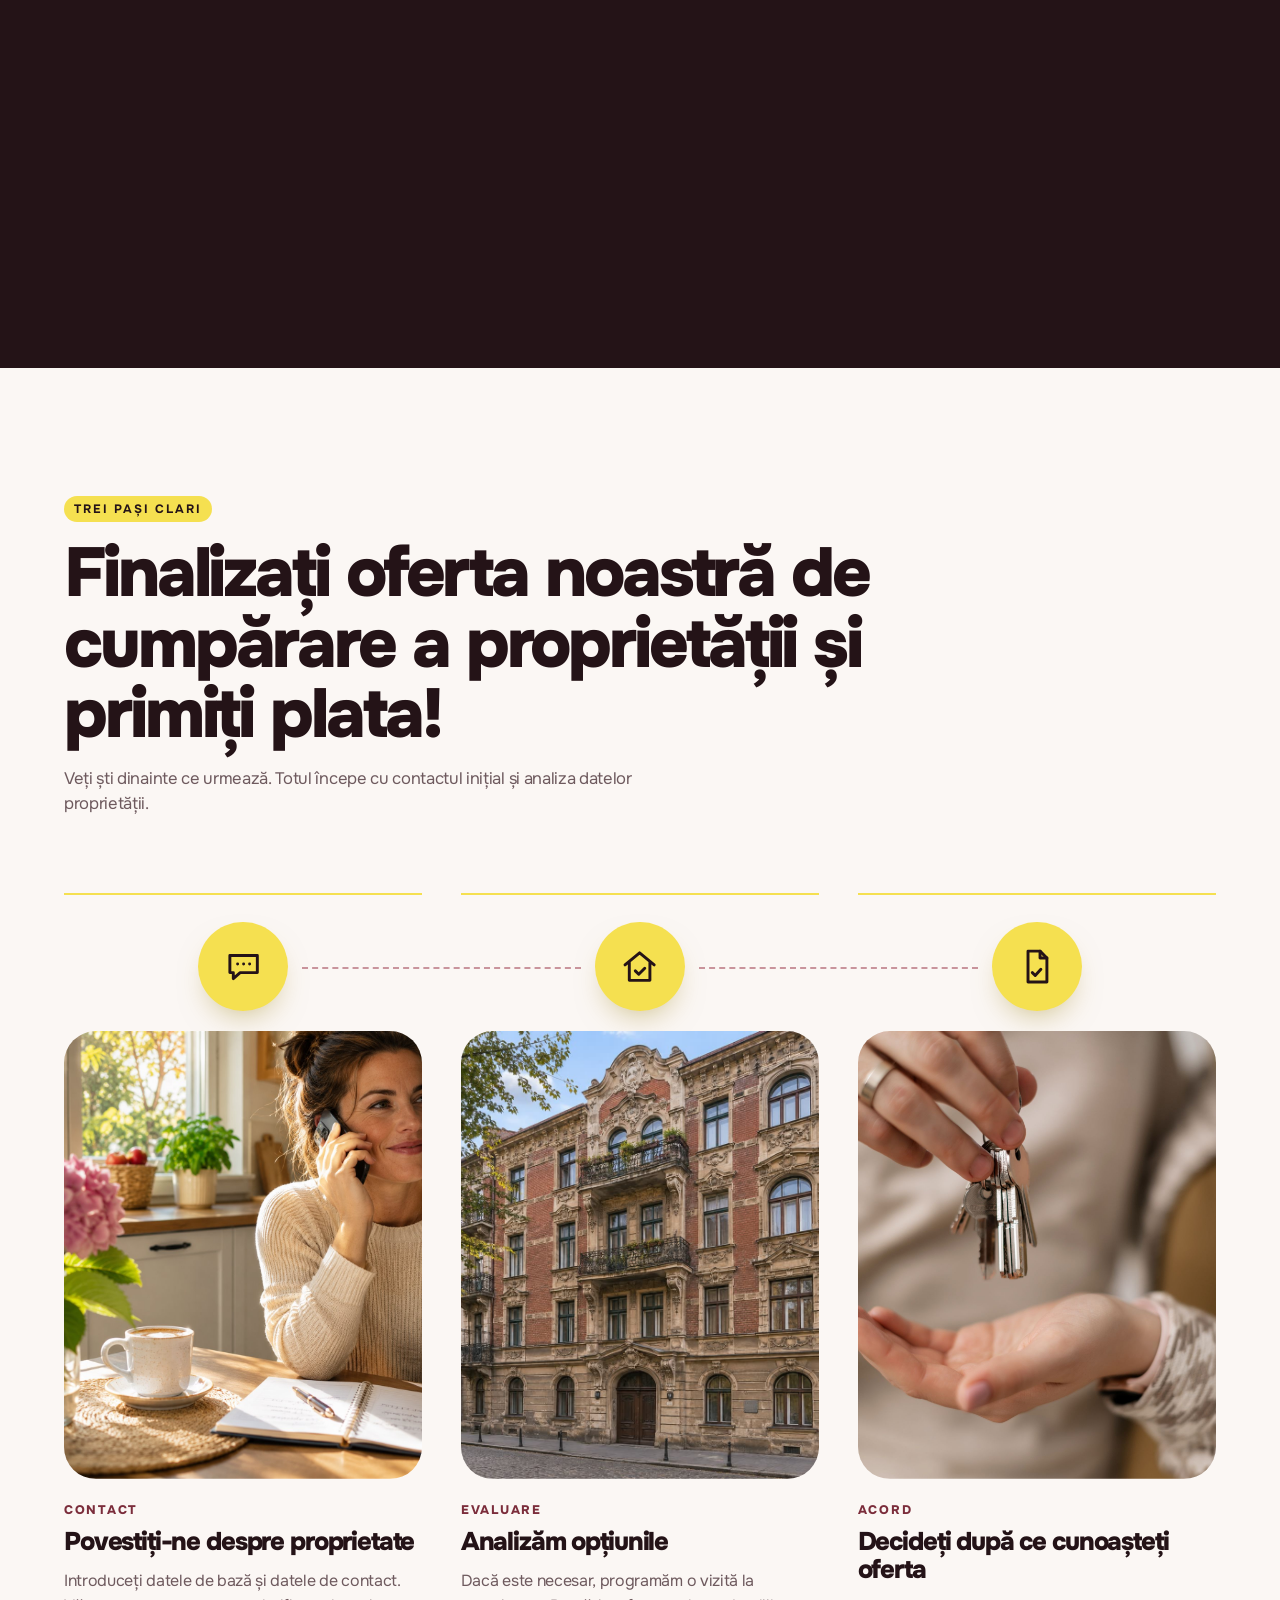
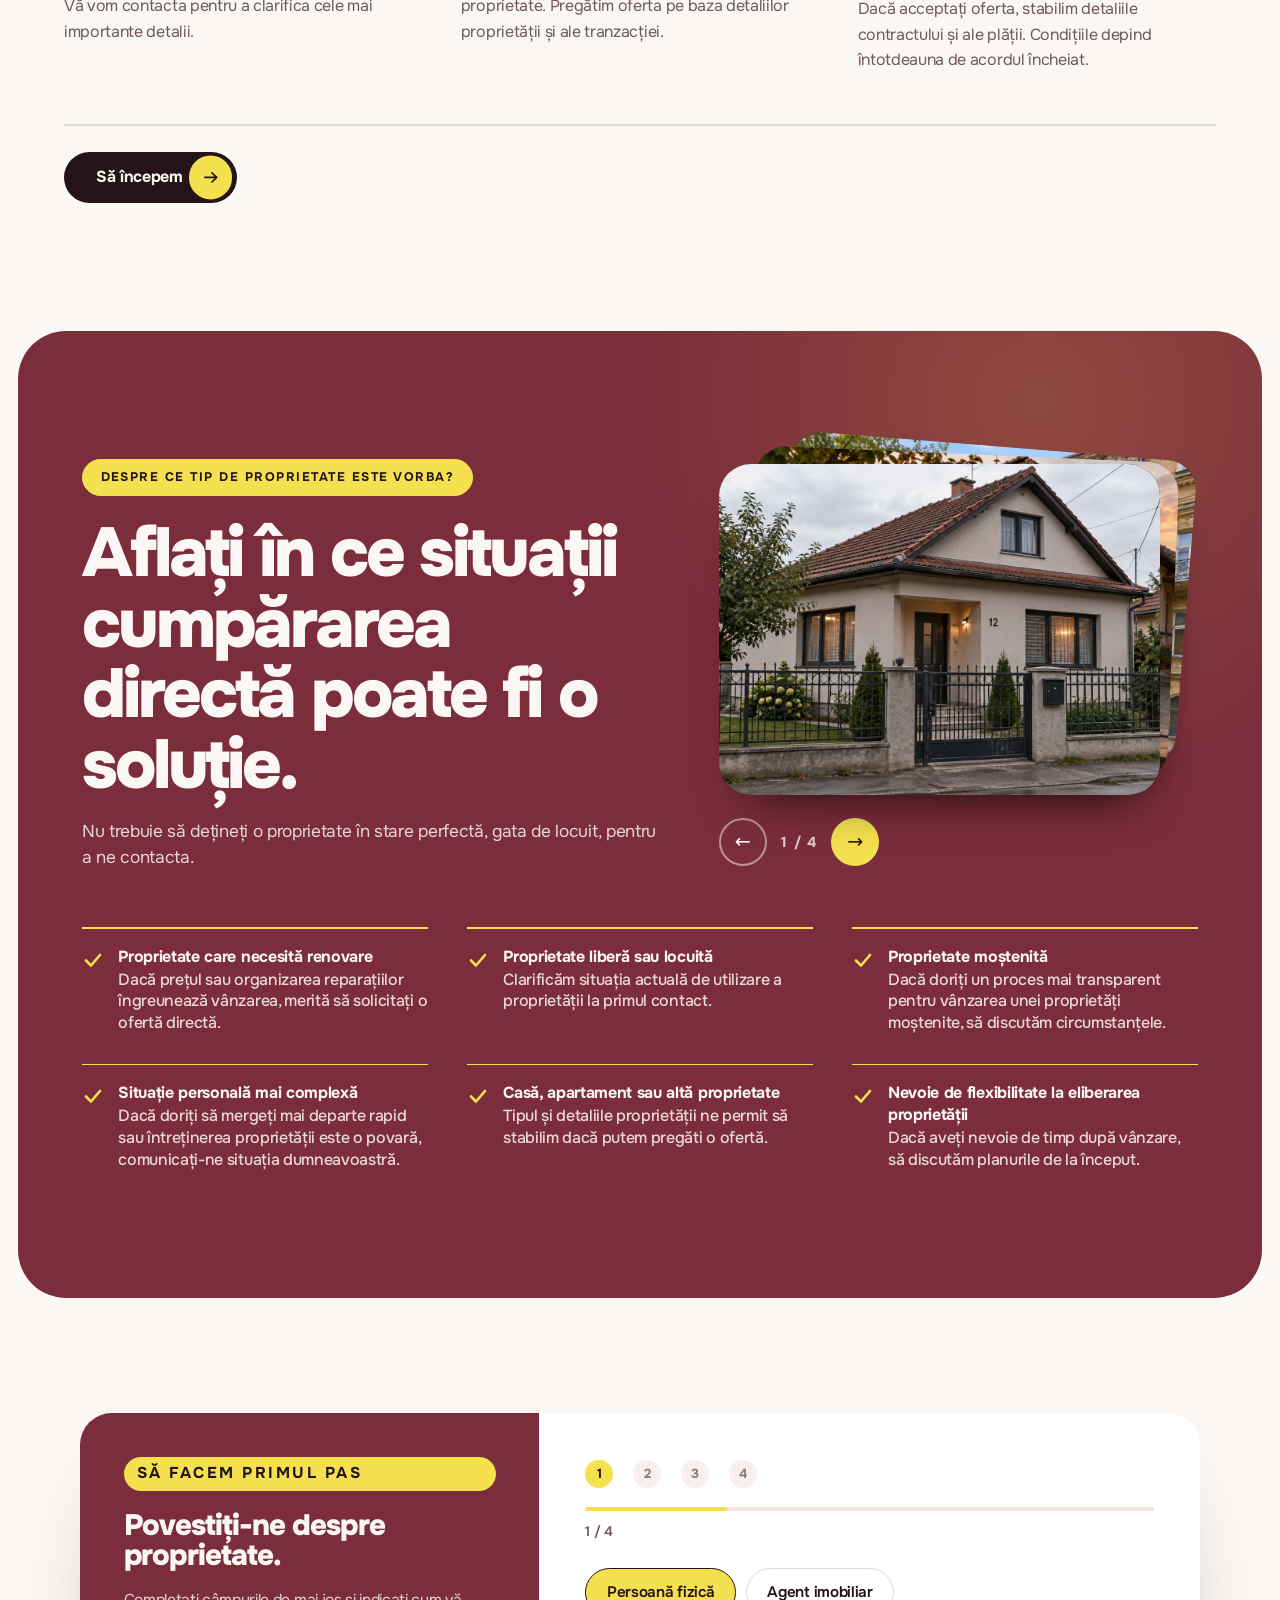
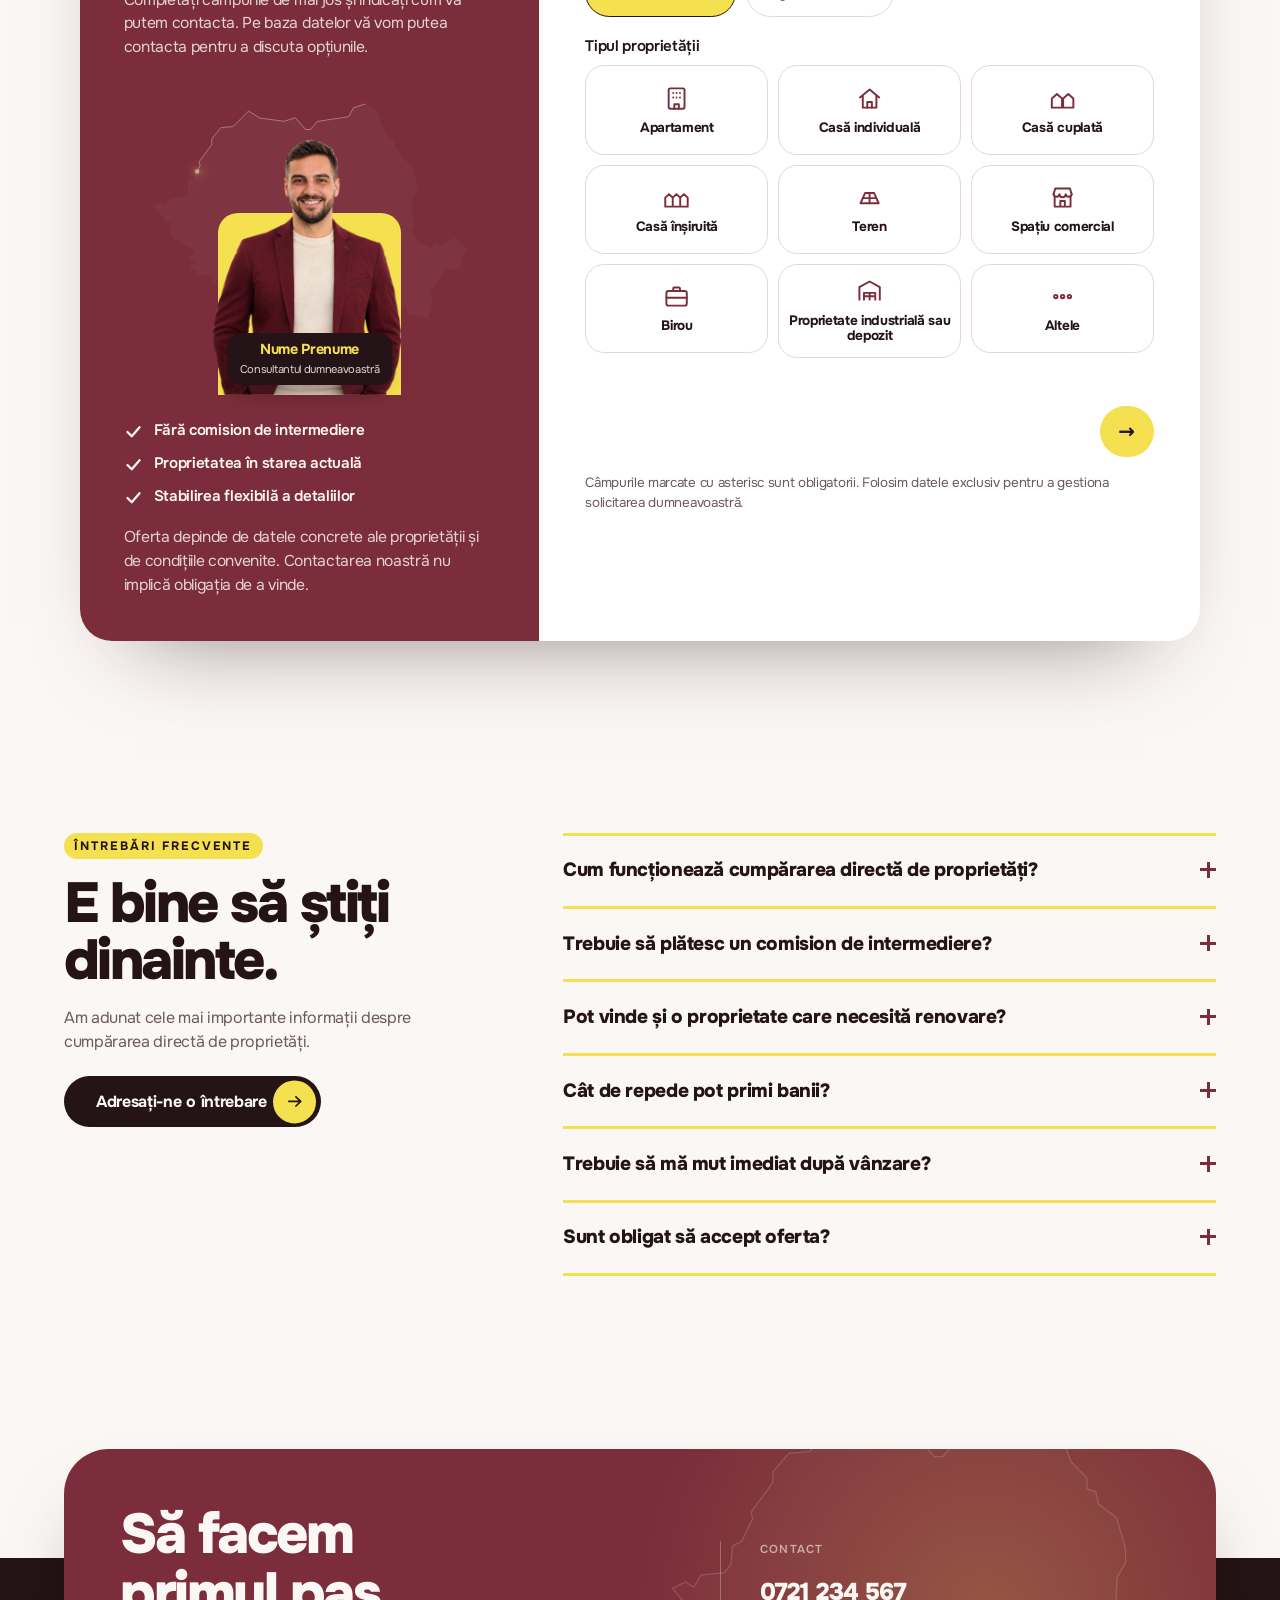
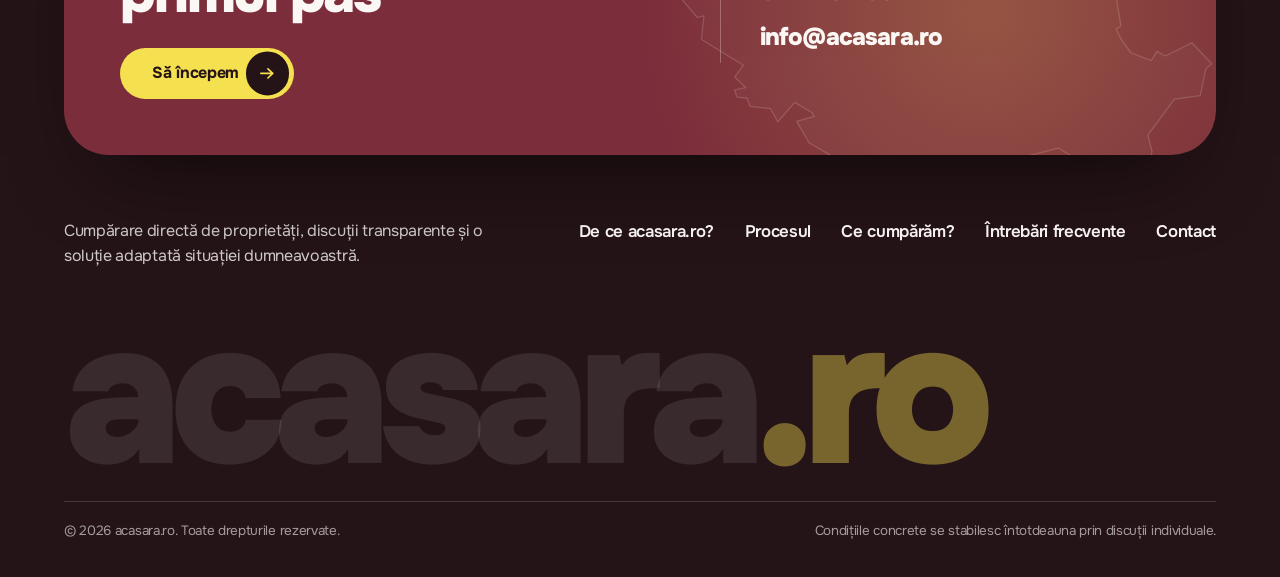
==== commit 25fbc2c8: "One-page navigation, calc intro box, big reasons heading, house deck, consultant in form, contact de" ====
--- a/index.html
+++ b/index.html
@@ -8,11 +8,11 @@
 <meta name="description" content="Vreți să vindeți rapid un apartament sau o casă? acasara.ro cumpără direct de la proprietari, fără comision de agenție. Solicitați o ofertă de cumpărare.">
 <meta name="theme-color" content="#3F71FF">
 <link rel="preload" href="assets/fonts/onest-latin.woff2" as="font" type="font/woff2" crossorigin>
-<link rel="stylesheet" href="assets/site.css?v=1794491594">
+<link rel="stylesheet" href="assets/site.css?v=1794492675">
 <!--
   Acasara. All copy is imported from azzupp.com (assets/i18n.js, 11 locales) with the brand name
   swapped. Phone, e-mail, company data and the form / estimate endpoints are still open: search for
-  "[", "07XX" and "TODO". Nothing is loaded from a third party: fonts (Onest, SIL OFL), images,
+  "[" and "TODO" (the phone number 0721 234 567 is a template, replace it). Nothing is loaded from a third party: fonts (Onest, SIL OFL), images,
   video and scripts are all in assets/. See README.md.
 -->
 </head>
@@ -42,10 +42,10 @@
     <span class="wordmark">acasara<span class="tld">.ro</span></span>
   </a>
   <div class="nav-links">
-    <a href="miert.html" data-i18n="nav.why">De ce acasara.ro?</a>
-    <a href="folyamat.html" data-i18n="nav.process">Procesul</a>
-    <a href="ingatlanok.html" data-i18n="nav.kinds">Ce cumpărăm?</a>
-    <a href="gyik.html" data-i18n="nav.faq">Întrebări frecvente</a>
+    <a href="#miert-top" data-i18n="nav.why">De ce acasara.ro?</a>
+    <a href="#folyamat" data-i18n="nav.process">Procesul</a>
+    <a href="#ingatlanok" data-i18n="nav.kinds">Ce cumpărăm?</a>
+    <a href="#gyik" data-i18n="nav.faq">Întrebări frecvente</a>
   </div>
   <div class="nav-end">
     <div class="lang" data-open="false">
@@ -62,10 +62,10 @@
   <div class="mf-card">
     <div class="mf-photo"><img src="assets/img/keys-home.jpg" alt="" class="on" loading="lazy"><img src="assets/img/signing-desk.jpg" alt="" loading="lazy"><img src="assets/img/house-rain.jpg" alt="" loading="lazy"><img src="assets/img/phone-call.jpg" alt="" loading="lazy"></div>
     <ol class="mf-links">
-      <li style="--i:0" data-p="0" class="on"><a href="miert.html"><b>01</b><span data-i18n="nav.why">De ce acasara.ro?</span></a></li>
-      <li style="--i:1" data-p="1"><a href="folyamat.html"><b>02</b><span data-i18n="nav.process">Procesul</span></a></li>
-      <li style="--i:2" data-p="2"><a href="ingatlanok.html"><b>03</b><span data-i18n="nav.kinds">Ce cumpărăm?</span></a></li>
-      <li style="--i:3" data-p="3"><a href="gyik.html"><b>04</b><span data-i18n="nav.faq">Întrebări frecvente</span></a></li>
+      <li style="--i:0" data-p="0" class="on"><a href="#miert-top"><b>01</b><span data-i18n="nav.why">De ce acasara.ro?</span></a></li>
+      <li style="--i:1" data-p="1"><a href="#folyamat"><b>02</b><span data-i18n="nav.process">Procesul</span></a></li>
+      <li style="--i:2" data-p="2"><a href="#ingatlanok"><b>03</b><span data-i18n="nav.kinds">Ce cumpărăm?</span></a></li>
+      <li style="--i:3" data-p="3"><a href="#gyik"><b>04</b><span data-i18n="nav.faq">Întrebări frecvente</span></a></li>
     </ol>
     <div class="mf-foot"><a class="mf-cta" href="kezdjuk-el.html"><span data-i18n="proc.cta">Să începem</span></a></div>
   </div>
@@ -96,6 +96,7 @@
 
 
   <section class="trust" id="velemenyek">
+    <h2 class="tr-h2 rv" data-i18n="tr.h2">Despre noi</h2>
     <div class="trust-in rv">
       <figure class="tr-person">
         <span class="tr-slab" aria-hidden="true"></span>
@@ -103,7 +104,6 @@
         <figcaption class="tr-chip"><b data-i18n="tr.name">Nume Prenume</b><span data-i18n="tr.role">Consultantul dumneavoastră</span></figcaption>
       </figure>
       <div class="tr-body">
-        <span class="kicker" data-i18n="tr.kicker">Despre noi</span>
         <p class="tr-note" data-i18n="why.note">Scopul acasara.ro este să vă ajute să înțelegeți clar opțiunile și să decideți fără presiune asupra următorului pas.</p>
         <div class="tr-col" aria-label="Păreri">
           <div class="tr-track"><div class="tr-card"><b class="tr-av" aria-hidden="true">&ldquo;</b><div><p class="tr-q"><span data-i18n="tr.r1">Am primit oferta în aceeași zi și nu a trebuit să renovez nimic. Totul a fost clar de la început.</span></p><p class="tr-who" data-i18n="tr.who1">Nume Prenume, Brașov</p></div></div><div class="tr-card"><b class="tr-av" aria-hidden="true">&ldquo;</b><div><p class="tr-q"><span data-i18n="tr.r2">Discreție totală: fără anunțuri și fără vizionări repetate. Exact ce căutam.</span></p><p class="tr-who" data-i18n="tr.who2">Nume Prenume, Sibiu</p></div></div><div class="tr-card"><b class="tr-av" aria-hidden="true">&ldquo;</b><div><p class="tr-q"><span data-i18n="tr.r3">Am putut rămâne în casă încă trei luni după vânzare, fără nicio presiune.</span></p><p class="tr-who" data-i18n="tr.who3">Nume Prenume, Cluj</p></div></div><div class="tr-card" aria-hidden="true"><b class="tr-av" aria-hidden="true">&ldquo;</b><div><p class="tr-q"><span data-i18n="tr.r1">Am primit oferta în aceeași zi și nu a trebuit să renovez nimic. Totul a fost clar de la început.</span></p><p class="tr-who" data-i18n="tr.who1">Nume Prenume, Brașov</p></div></div><div class="tr-card" aria-hidden="true"><b class="tr-av" aria-hidden="true">&ldquo;</b><div><p class="tr-q"><span data-i18n="tr.r2">Discreție totală: fără anunțuri și fără vizionări repetate. Exact ce căutam.</span></p><p class="tr-who" data-i18n="tr.who2">Nume Prenume, Sibiu</p></div></div><div class="tr-card" aria-hidden="true"><b class="tr-av" aria-hidden="true">&ldquo;</b><div><p class="tr-q"><span data-i18n="tr.r3">Am putut rămâne în casă încă trei luni după vânzare, fără nicio presiune.</span></p><p class="tr-who" data-i18n="tr.who3">Nume Prenume, Cluj</p></div></div><div class="tr-card"><b class="tr-av" aria-hidden="true">&ldquo;</b><div><p class="tr-q"><span data-i18n="tr.r1">Am primit oferta în aceeași zi și nu a trebuit să renovez nimic. Totul a fost clar de la început.</span></p><p class="tr-who" data-i18n="tr.who1">Nume Prenume, Brașov</p></div></div><div class="tr-card"><b class="tr-av" aria-hidden="true">&ldquo;</b><div><p class="tr-q"><span data-i18n="tr.r2">Discreție totală: fără anunțuri și fără vizionări repetate. Exact ce căutam.</span></p><p class="tr-who" data-i18n="tr.who2">Nume Prenume, Sibiu</p></div></div><div class="tr-card"><b class="tr-av" aria-hidden="true">&ldquo;</b><div><p class="tr-q"><span data-i18n="tr.r3">Am putut rămâne în casă încă trei luni după vânzare, fără nicio presiune.</span></p><p class="tr-who" data-i18n="tr.who3">Nume Prenume, Cluj</p></div></div><div class="tr-card" aria-hidden="true"><b class="tr-av" aria-hidden="true">&ldquo;</b><div><p class="tr-q"><span data-i18n="tr.r1">Am primit oferta în aceeași zi și nu a trebuit să renovez nimic. Totul a fost clar de la început.</span></p><p class="tr-who" data-i18n="tr.who1">Nume Prenume, Brașov</p></div></div><div class="tr-card" aria-hidden="true"><b class="tr-av" aria-hidden="true">&ldquo;</b><div><p class="tr-q"><span data-i18n="tr.r2">Discreție totală: fără anunțuri și fără vizionări repetate. Exact ce căutam.</span></p><p class="tr-who" data-i18n="tr.who2">Nume Prenume, Sibiu</p></div></div><div class="tr-card" aria-hidden="true"><b class="tr-av" aria-hidden="true">&ldquo;</b><div><p class="tr-q"><span data-i18n="tr.r3">Am putut rămâne în casă încă trei luni după vânzare, fără nicio presiune.</span></p><p class="tr-who" data-i18n="tr.who3">Nume Prenume, Cluj</p></div></div></div>
@@ -114,21 +114,10 @@
 
 
   <section class="calc" id="kalkulator-section">
-    <div class="calc-head rv">
+    <div class="calc-know rv">
       <p class="kicker" data-i18n="calc.eyebrow">ACHIZIȚII IMOBILIARE</p>
       <h2><em data-i18n="calc.h1a">calculator</em> <span data-i18n="calc.h1b">de ofertă</span></h2>
       <p class="calc-lead" data-i18n="calc.lead">Aflați imediat online cât am plăti pentru proprietatea dumneavoastră! Introduceți datele, apoi apăsați CALCULEAZĂ OFERTA pentru a vedea valoarea estimată a ofertei noastre preliminare de cumpărare. Calculul este gratuit și fără obligații.</p>
-    </div>
-
-    <div class="calc-know rv">
-      <h3 data-i18n="calc.knowH">Ce trebuie să știți despre calculatorul de achiziții imobiliare</h3>
-      <ul>
-        <li><i class="know-ico"><svg viewBox="0 0 24 24" fill="none" stroke="currentColor" stroke-width="1.7" stroke-linecap="round" stroke-linejoin="round" aria-hidden="true"><circle cx="12" cy="12" r="9"/><path d="M12 7v5l3 2"/></svg></i><span data-i18n="calc.know1">Se completează în 2–3 minute</span></li>
-        <li><i class="know-ico"><svg viewBox="0 0 24 24" fill="none" stroke="currentColor" stroke-width="1.7" stroke-linecap="round" stroke-linejoin="round" aria-hidden="true"><path d="M13 3L5 13.5h6L10 21l8-10.5h-6z"/></svg></i><span data-i18n="calc.know2">Estimare preliminară imediată</span></li>
-        <li><i class="know-ico"><svg viewBox="0 0 24 24" fill="none" stroke="currentColor" stroke-width="1.7" stroke-linecap="round" stroke-linejoin="round" aria-hidden="true"><path d="M5 4h4l2 5-2.5 1.5a11 11 0 0 0 5 5L15 13l5 2v4a2 2 0 0 1-2 2A16 16 0 0 1 3 6a2 2 0 0 1 2-2z"/></svg></i><span data-i18n="calc.know3">Ofertă personalizată în 24 de ore</span></li>
-        <li><i class="know-ico"><svg viewBox="0 0 24 24" fill="none" stroke="currentColor" stroke-width="1.7" stroke-linecap="round" stroke-linejoin="round" aria-hidden="true"><rect x="4" y="9" width="16" height="11" rx="1.5"/><path d="M12 9v11M3 9h18M12 9C9 9 8 4.5 10.5 4.5S12 9 12 9zM12 9c3 0 4-4.5 1.5-4.5S12 9 12 9z"/></svg></i><span data-i18n="calc.know4">Gratuit și fără obligații</span></li>
-        <li><i class="know-ico"><svg viewBox="0 0 24 24" fill="none" stroke="currentColor" stroke-width="1.7" stroke-linecap="round" stroke-linejoin="round" aria-hidden="true"><rect x="5" y="11" width="14" height="9" rx="2"/><path d="M8 11V8a4 4 0 0 1 8 0v3"/></svg></i><span data-i18n="calc.know5">Nu transmitem datele dumneavoastră intermediarilor</span></li>
-      </ul>
     </div>
 
     <form class="calc-card rv" id="calcForm" novalidate>
@@ -300,15 +289,17 @@
   </section>
 
 
+  <section class="why-intro" id="miert-top">
+    <div class="why-intro-in rv">
+      <div>
+        <p class="kicker" data-i18n="why.eyebrow">De ce să vindeți direct?</p>
+        <h2 data-i18n="why.h2">5 motive pentru care proprietarii aleg o ofertă cu plata integrală</h2>
+      </div>
+      <p class="why-lead" data-i18n="why.lead">Poate exista o cale mai simplă decât anunțurile, programările, vizionările, reparațiile și așteptarea incertă.</p>
+    </div>
+  </section>
   <section class="why" id="miert">
     <div class="why-pin">
-      <div class="why-head">
-        <div>
-          <p class="kicker" data-i18n="why.eyebrow">De ce să vindeți direct?</p>
-          <h2 data-i18n="why.h2">5 motive pentru care proprietarii aleg o ofertă cu plata integrală</h2>
-        </div>
-        <p class="why-lead" data-i18n="why.lead">Poate exista o cale mai simplă decât anunțurile, programările, vizionările, reparațiile și așteptarea incertă.</p>
-      </div>
       <div class="why-track">
         <article class="why-p">
           <img src="assets/img/keys-home.jpg" alt="" loading="lazy">
@@ -385,7 +376,19 @@
           <h2 class="rv" data-i18n="kinds.h2">Aflați în ce situații cumpărarea directă poate fi o soluție.</h2>
           <p class="cash-lead rv" data-i18n="kinds.lead">Nu trebuie să dețineți o proprietate în stare perfectă, gata de locuit, pentru a ne contacta.</p>
         </div>
-        <figure class="band-photo rv"><img src="assets/img/house-rain.jpg" alt="" width="1500" height="844" loading="lazy"></figure>
+        <div class="deck rv" id="houseDeck">
+          <div class="deck-stack">
+            <figure class="deck-card" data-p="0"><img src="assets/img/house-rain.jpg" alt="" width="1500" height="1125" loading="lazy"></figure>
+            <figure class="deck-card" data-p="1"><img src="assets/img/house-worn.jpg" alt="" width="1500" height="1125" loading="lazy"></figure>
+            <figure class="deck-card" data-p="2"><img src="assets/img/city-street.jpg" alt="" width="1500" height="1125" loading="lazy"></figure>
+            <figure class="deck-card" data-p="3"><img src="assets/img/keys-home.jpg" alt="" width="1500" height="1125" loading="lazy"></figure>
+          </div>
+          <div class="deck-ctl">
+            <button type="button" class="deck-btn" data-dir="-1" data-i18n="deck.prev" data-i18n-attr="aria-label" aria-label="Imaginea anterioară">&larr;</button>
+            <span class="deck-count" id="deckCount">1 / 4</span>
+            <button type="button" class="deck-btn deck-next" data-dir="1" data-i18n="deck.next" data-i18n-attr="aria-label" aria-label="Imaginea următoare">&rarr;</button>
+          </div>
+        </div>
       </div>
       <ul class="cash-points band-points rv">
         <li style="--i:0"><svg viewBox="0 0 22 22" fill="none" aria-hidden="true"><path d="M4 11.5 9 16.5 18 6" stroke="currentColor" stroke-width="2.6" stroke-linecap="round" stroke-linejoin="round"/></svg><span><strong data-i18n="kinds.1t">Proprietate care necesită renovare</strong> <span data-i18n="kinds.1p">Dacă prețul sau organizarea reparațiilor îngreunează vânzarea, merită să solicitați o ofertă directă.</span></span></li>
@@ -405,6 +408,7 @@
         <p class="kicker kicker-light" data-i18n="lead.eyebrow">Să facem primul pas</p>
         <h3 data-i18n="lead.h2">Povestiți-ne despre proprietate.</h3>
         <p class="wiz-lead" data-i18n="lead.lead">Completați câmpurile de mai jos și indicați cum vă putem contacta. Pe baza datelor vă vom putea contacta pentru a discuta opțiunile.</p>
+        <div class="wiz-stage">
         <figure class="wiz-map" aria-hidden="true">
           <svg viewBox="0 0 1000 640" preserveAspectRatio="xMidYMid meet" role="presentation">
             <defs>
@@ -421,6 +425,9 @@
             <circle class="wm-pen" r="6" cx="0" cy="0"/>
           </svg>
         </figure>
+          <figure class="wiz-guy"><img src="assets/img/ugyintezo.png" alt="" width="900" height="1124" loading="lazy" decoding="async">
+            <figcaption class="tr-chip"><b data-i18n="tr.name">Nume Prenume</b><span data-i18n="tr.role">Consultantul dumneavoastră</span></figcaption></figure>
+        </div>
         <ul class="wiz-trust">
           <li><svg viewBox="0 0 22 22" fill="none" aria-hidden="true"><path d="M4 11.5 9 16.5 18 6" stroke="currentColor" stroke-width="2.6" stroke-linecap="round" stroke-linejoin="round"/></svg><span data-i18n="hero.a1">Fără comision de intermediere</span></li>
           <li><svg viewBox="0 0 22 22" fill="none" aria-hidden="true"><path d="M4 11.5 9 16.5 18 6" stroke="currentColor" stroke-width="2.6" stroke-linecap="round" stroke-linejoin="round"/></svg><span data-i18n="hero.a2">Proprietatea în starea actuală</span></li>
@@ -585,18 +592,18 @@
     </div>
     <div class="foot-card-ct">
       <p class="micro" data-i18n="nav.contact">Contact</p>
-      <a class="foot-big" href="tel:07XXXXXXXX">07XX XXX XXX</a>
-      <a class="foot-big" href="mailto:[email]">[email]</a>
+      <a class="foot-big" href="tel:+40721234567">0721 234 567</a>
+      <a class="foot-big" href="mailto:info@acasara.ro">info@acasara.ro</a>
     </div>
   </div>
 
   <div class="foot-body">
     <p class="foot-desc" data-i18n="foot.desc">Cumpărare directă de proprietăți, discuții transparente și o soluție adaptată situației dumneavoastră.</p>
     <nav class="foot-nav" aria-label="Footer">
-      <a data-i18n="nav.why" href="miert.html">De ce acasara.ro?</a>
-      <a data-i18n="nav.process" href="folyamat.html">Procesul</a>
-      <a data-i18n="nav.kinds" href="ingatlanok.html">Ce cumpărăm?</a>
-      <a data-i18n="nav.faq" href="gyik.html">Întrebări frecvente</a>
+      <a data-i18n="nav.why" href="#miert-top">De ce acasara.ro?</a>
+      <a data-i18n="nav.process" href="#folyamat">Procesul</a>
+      <a data-i18n="nav.kinds" href="#ingatlanok">Ce cumpărăm?</a>
+      <a data-i18n="nav.faq" href="#gyik">Întrebări frecvente</a>
       <a data-i18n="nav.contact" href="#kapcsolat">Contact</a>
     </nav>
   </div>
@@ -609,7 +616,7 @@
   </div>
 </footer>
 
-<script src="assets/i18n.js?v=1794491424"></script>
-<script src="assets/site.js?v=1794491435"></script>
+<script src="assets/i18n.js?v=1794492770"></script>
+<script src="assets/site.js?v=1794492450"></script>
 </body>
 </html>
--- a/assets/site.css
+++ b/assets/site.css
@@ -631,7 +631,7 @@
 @media (max-width:860px){ .cash-top{grid-template-columns:1fr} .band-photo{aspect-ratio:16/10} }
 @media (prefers-reduced-motion:reduce){ .band-photo,.band-photo img{transition:none} }
 
-/* sub-pages: title block, next-page link, mobile menu */
+/* application page: title block, mobile menu */
 .page-head{padding:clamp(128px,17vh,176px) var(--gutter) clamp(8px,2vw,24px) max(var(--gutter),calc((100vw - 1180px)/2))}
 .page-head.wide{padding-left:var(--gutter)}
 .page-head + .wizard{padding-top:clamp(20px,3vw,40px)}
@@ -640,11 +640,6 @@
 .crumbs i{font-style:normal;opacity:.5}
 .crumbs span{color:var(--wine)}
 .page-head h1{font-size:clamp(2.2rem,6vw,5rem);line-height:1.02;letter-spacing:-.045em}
-.next-page{display:flex;align-items:center;justify-content:space-between;gap:1.5rem;max-width:1240px;margin:clamp(40px,6vw,80px) auto 0;padding:clamp(24px,3vw,40px) var(--gutter);
-  border-top:2px solid var(--line);font-family:var(--font-display);font-weight:900;font-size:clamp(1.8rem,4.6vw,3.8rem);letter-spacing:-.04em;line-height:1.05;transition:color .25s}
-.next-page .np-ar{display:grid;place-items:center;flex:none;width:clamp(48px,6vw,76px);aspect-ratio:1;border-radius:50%;background:var(--lemon);color:var(--ink);font-size:.5em;transition:transform .35s cubic-bezier(.2,1.1,.3,1)}
-.next-page:hover{color:var(--wine)}
-.next-page:hover .np-ar{transform:translateX(8px)}
 .nav-burger{display:none;position:relative;flex:none;width:2.7rem;height:2.7rem;border-radius:50%;border:1.5px solid rgba(250,247,244,.4);background:transparent;color:inherit;cursor:pointer}
 .nav-burger i{position:absolute;left:50%;top:50%;width:1.1rem;height:2px;border-radius:2px;background:currentColor;transform:translate(-50%,-4px);transition:transform .3s cubic-bezier(.2,1,.3,1)}
 .nav-burger i + i{transform:translate(-50%,4px)}
@@ -822,4 +817,54 @@
 }
 @media (max-width:760px){.hero-trust{display:none}}
 .tr-q::before{content:"\201E"}.tr-q::after{content:"\201D"}
+/* hero actions: two separate solid buttons (no pill container) */
+.hero-actions{display:inline-flex;gap:.8rem;padding:0;border-radius:0;background:none;box-shadow:none}
+.hero-actions .btn{box-shadow:0 18px 30px -18px rgba(0,0,0,.6)}
+.hero-actions .btn-ghost{order:0;background:var(--paper);color:var(--ink);box-shadow:0 18px 30px -18px rgba(0,0,0,.6)}
+.hero-actions .btn-ghost:hover{background:#fff}
 html[lang="en"] .tr-q::before{content:"\201C"}
+
+/* calculator intro lives in the wine box now */
+.calc-know{text-align:center;justify-items:center;gap:.9rem;padding:clamp(30px,4vw,56px) clamp(22px,4vw,56px)}
+.calc-know .kicker{margin:0}
+.calc-know h2{font-size:clamp(2.2rem,5vw,4rem);color:#fff}
+.calc-know h2 em{font-style:normal;color:var(--ink);background:var(--lemon);padding:0 .14em}
+.calc-know .calc-lead{max-width:64ch;margin:0 auto;color:rgba(251,247,244,.86)}
+
+/* five reasons: big heading as its own block above the pinned strip */
+.why-intro{background:var(--ink);color:var(--paper);padding:clamp(100px,12vw,160px) var(--gutter) clamp(20px,3vw,40px)}
+.why-intro-in{display:grid;grid-template-columns:minmax(0,1.7fr) minmax(0,.6fr);gap:clamp(20px,4vw,64px);align-items:end}
+.why-intro h2{font-size:clamp(2.6rem,5.25vw,4.8rem);line-height:1.02;letter-spacing:-.05em;max-width:19ch}
+.why-intro .kicker{margin-bottom:1rem}
+.why-pin .why-track{margin-top:0}
+@media (max-width:820px){.why-intro-in{grid-template-columns:1fr}.why-intro{padding-top:80px}.why-intro h2{font-size:clamp(2.2rem,10vw,3.2rem)}}
+
+/* house deck */
+.deck{position:relative}
+.deck-stack{position:relative;aspect-ratio:4/3;margin:0 8% 0 0}
+.deck-card{position:absolute;inset:0;margin:0;border-radius:var(--r-card);overflow:hidden;background:var(--ink);box-shadow:0 30px 50px -30px rgba(0,0,0,.7);transition:transform .7s cubic-bezier(.2,.9,.2,1),opacity .6s;will-change:transform}
+.deck-card img{display:block;width:100%;height:100%;object-fit:cover}
+.deck-card[data-p="0"]{z-index:4}
+.deck-card[data-p="1"]{z-index:3;transform:translate(5%,-5%) rotate(2.4deg) scale(.96)}
+.deck-card[data-p="2"]{z-index:2;transform:translate(10%,-9.5%) rotate(4.6deg) scale(.92)}
+.deck-card[data-p="3"]{z-index:1;transform:translate(10%,-9.5%) rotate(4.6deg) scale(.92);opacity:0}
+.deck-card[data-p="out"]{z-index:5;transform:translateX(-115%) rotate(-9deg);opacity:0}
+.deck-ctl{display:flex;align-items:center;gap:.9rem;margin-top:1.5rem}
+.deck-btn{width:3rem;height:3rem;border-radius:50%;border:2px solid rgba(251,247,244,.5);background:transparent;color:#fff;font-size:1.2rem;display:grid;place-items:center;cursor:pointer;transition:background-color .2s,transform .2s}
+.deck-btn:hover{background:rgba(251,247,244,.14)}
+.deck-next{background:var(--lemon);border-color:var(--lemon);color:var(--ink)}
+.deck-next:hover{background:var(--lemon-soft);transform:translateX(2px)}
+.deck-count{font-weight:700;font-size:.9rem;letter-spacing:.08em;opacity:.8}
+@media (max-width:860px){.deck-stack{margin-right:6%}}
+
+/* wizard: consultant cut-out in the wine aside */
+.wiz-stage{position:relative;margin:1rem 0 .4rem;min-height:300px;display:flex;align-items:flex-end;justify-content:center}
+.wiz-stage .wiz-map{position:absolute;inset:0;margin:0;opacity:.55}
+.wiz-guy{position:relative;margin:0;line-height:0;width:min(56%,250px)}
+.wiz-guy::before{content:"";position:absolute;left:6%;right:6%;top:30%;bottom:0;background:var(--lemon);border-radius:var(--r-img) var(--r-img) 0 0}
+.wiz-guy img{position:relative;display:block;width:100%;height:auto;max-height:340px;object-fit:contain;object-position:50% 100%}
+.wiz-guy .tr-chip{bottom:.6rem;padding:.5rem .8rem}
+.wiz-guy .tr-chip b{font-size:.9rem}.wiz-guy .tr-chip span{font-size:.7rem}
+
+/* about-us headline above the trust card */
+.tr-h2{max-width:1240px;margin:0 auto clamp(18px,2.4vw,32px);font-size:clamp(2.4rem,5.4vw,4.6rem);letter-spacing:-.05em;line-height:1}
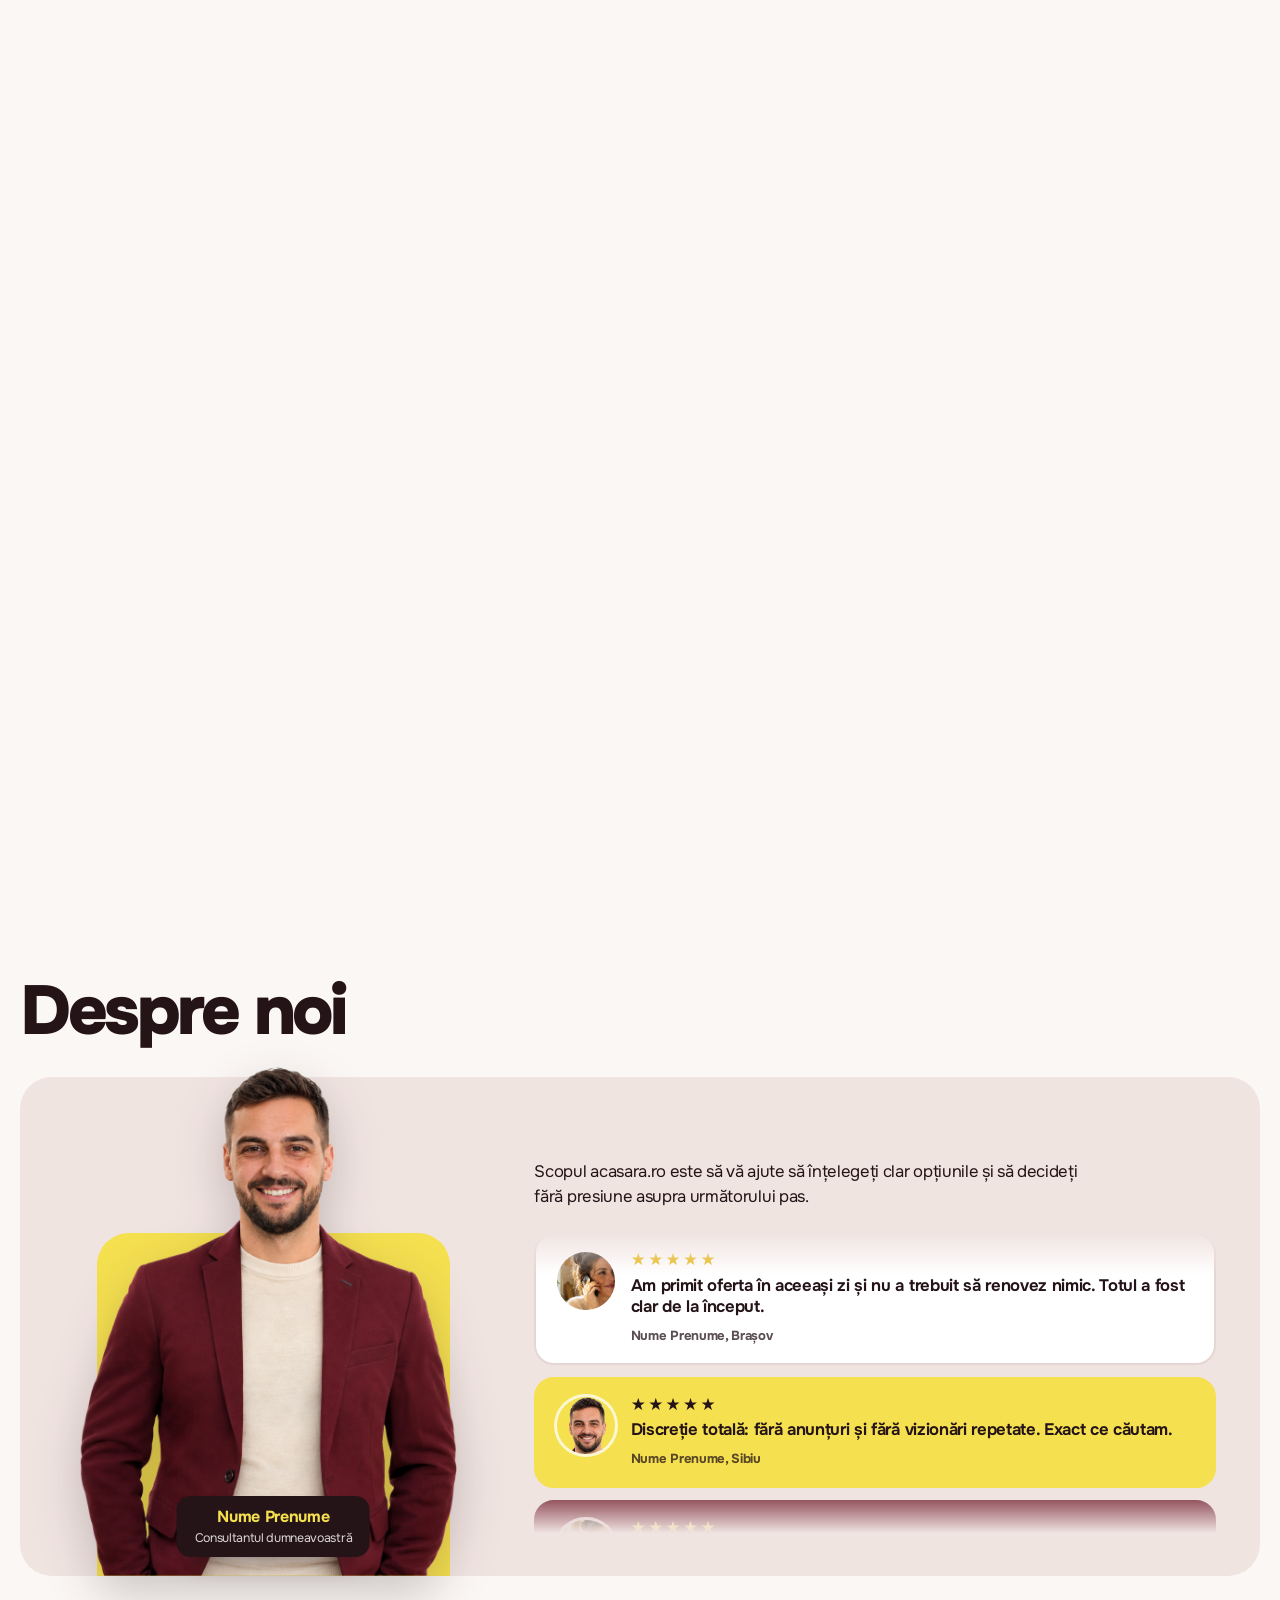
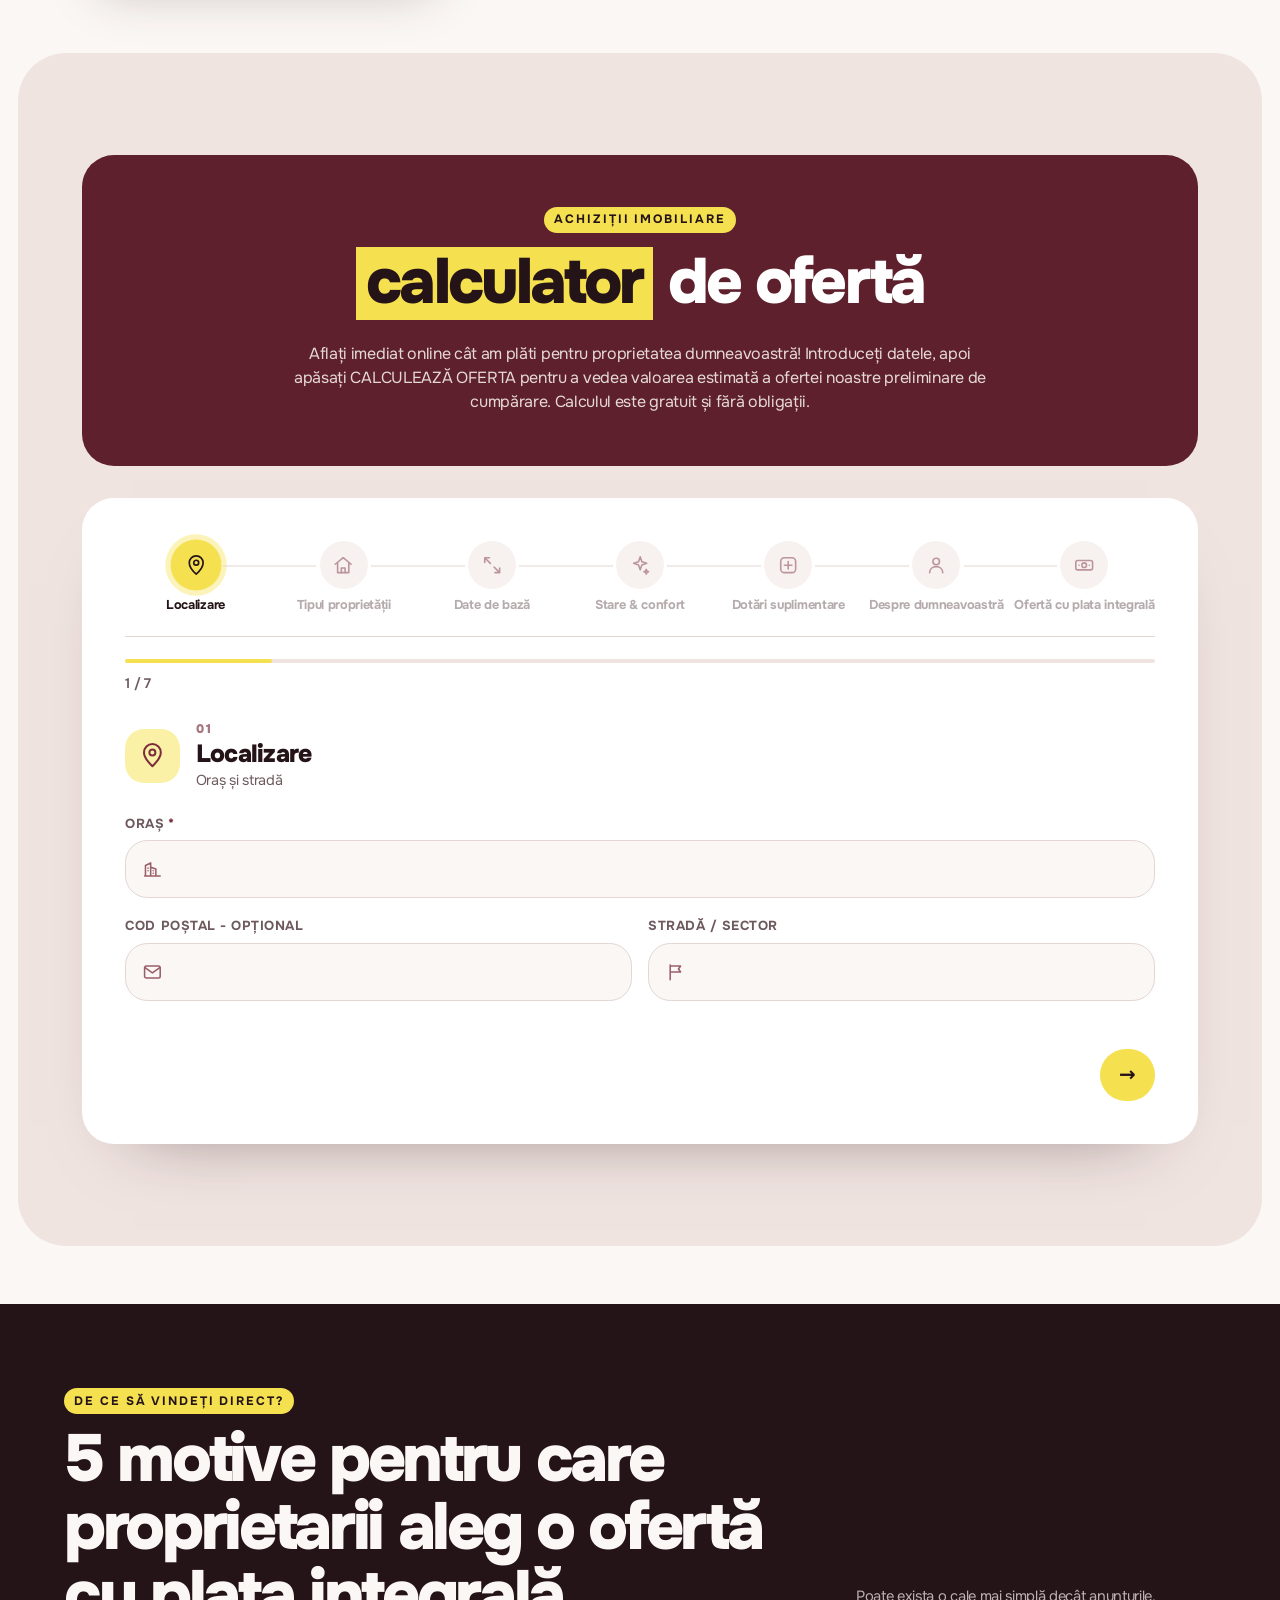
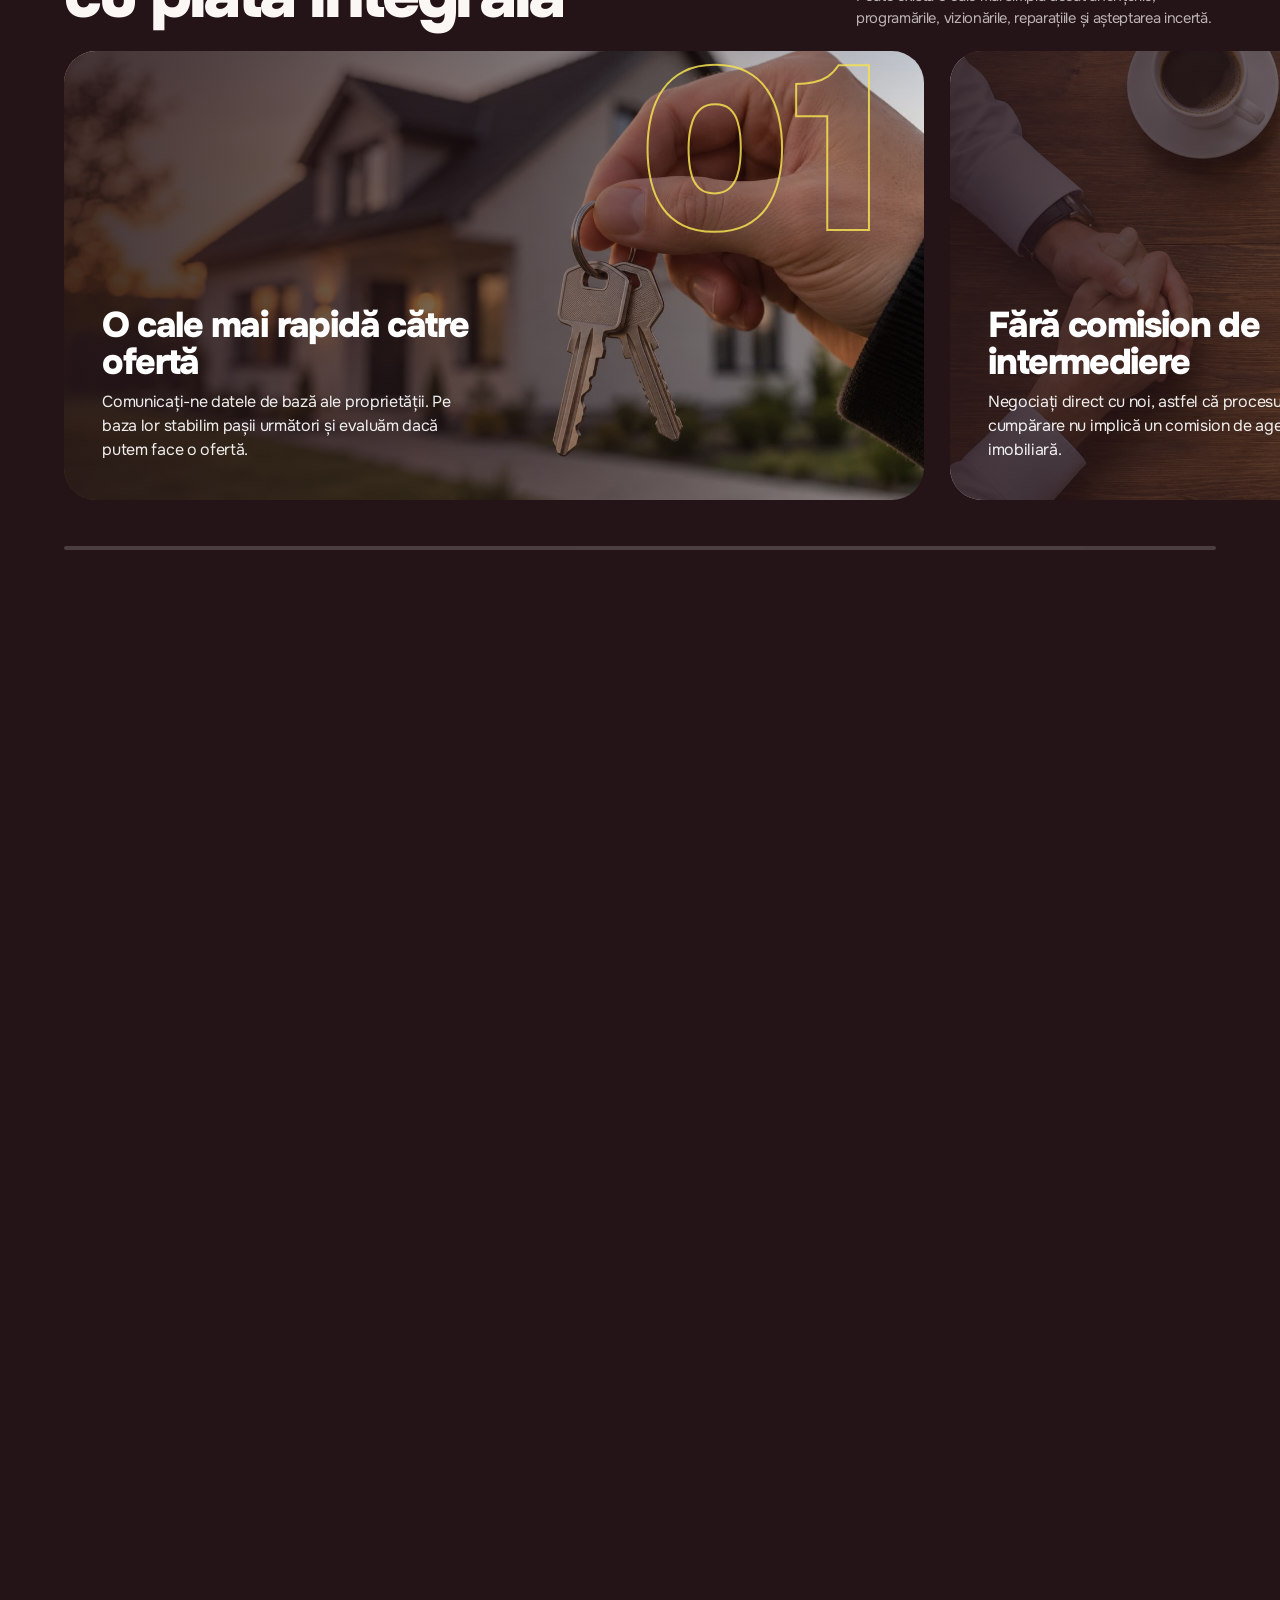
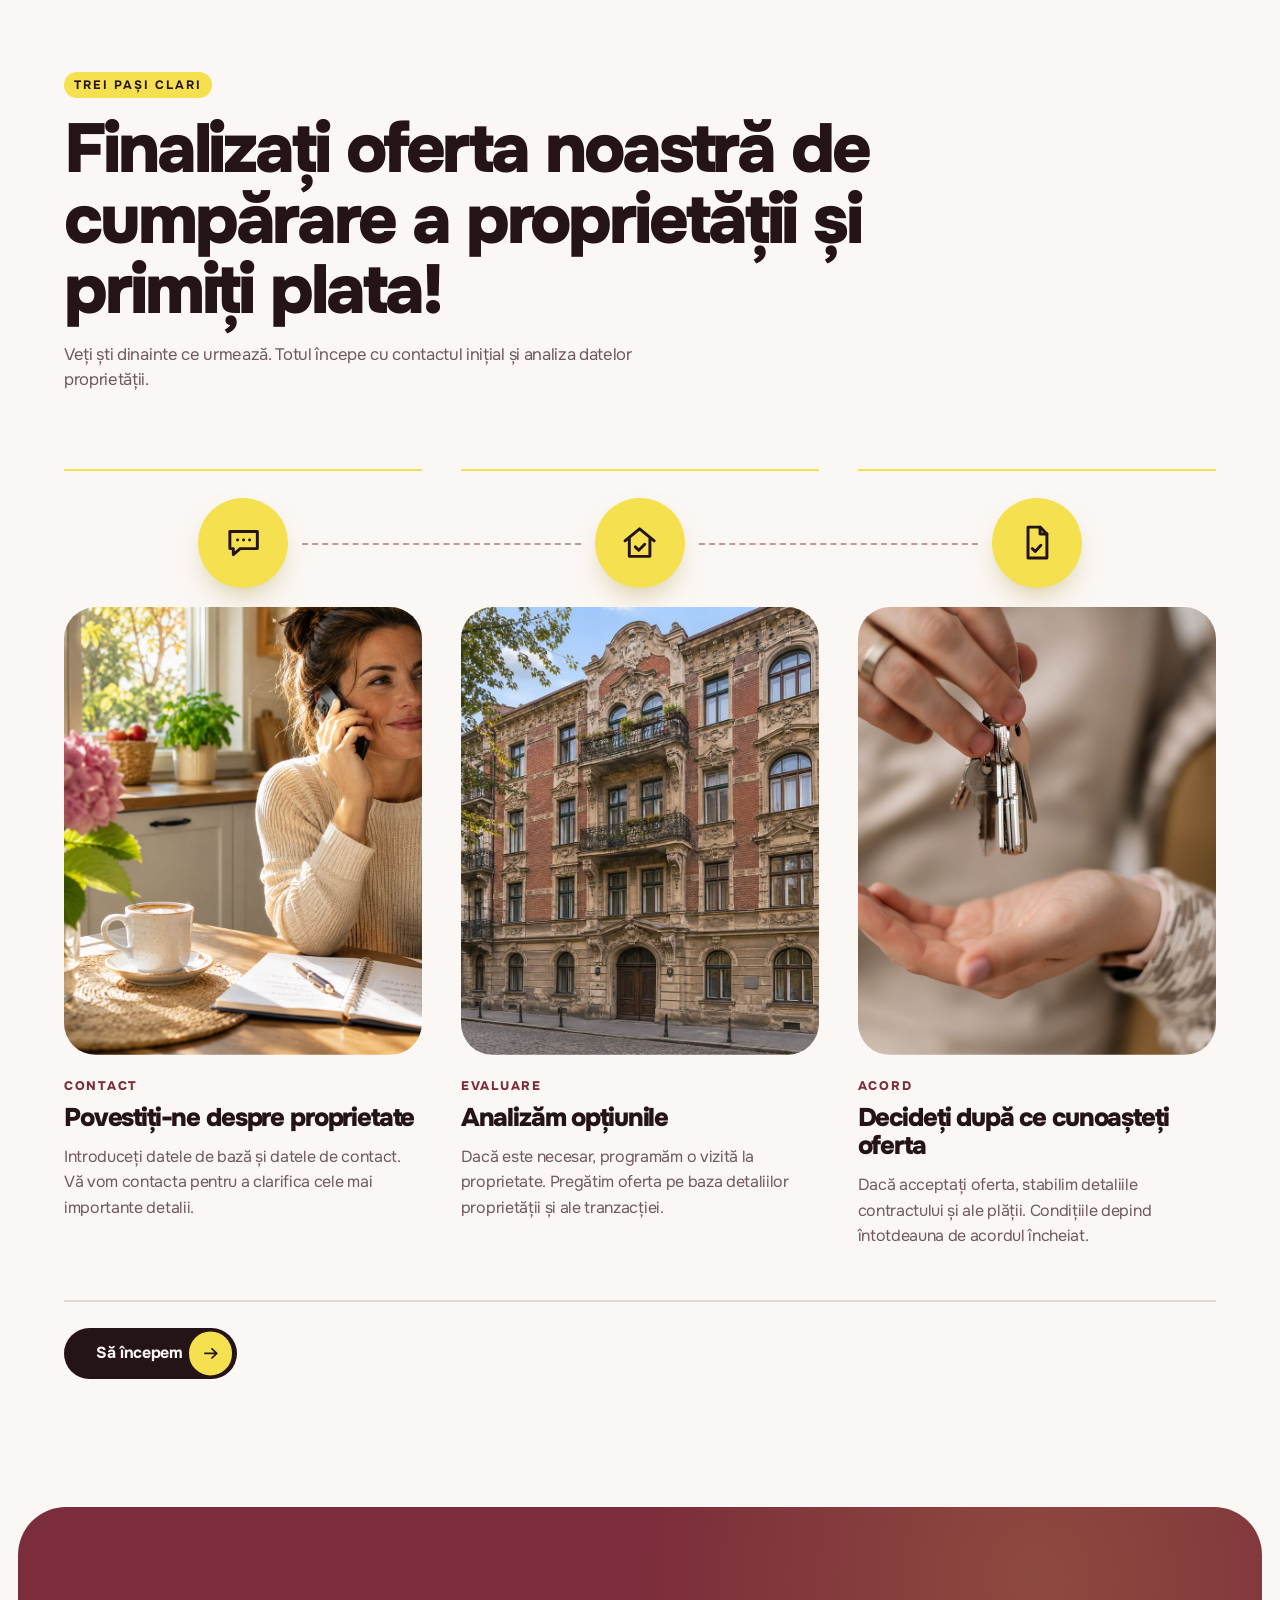
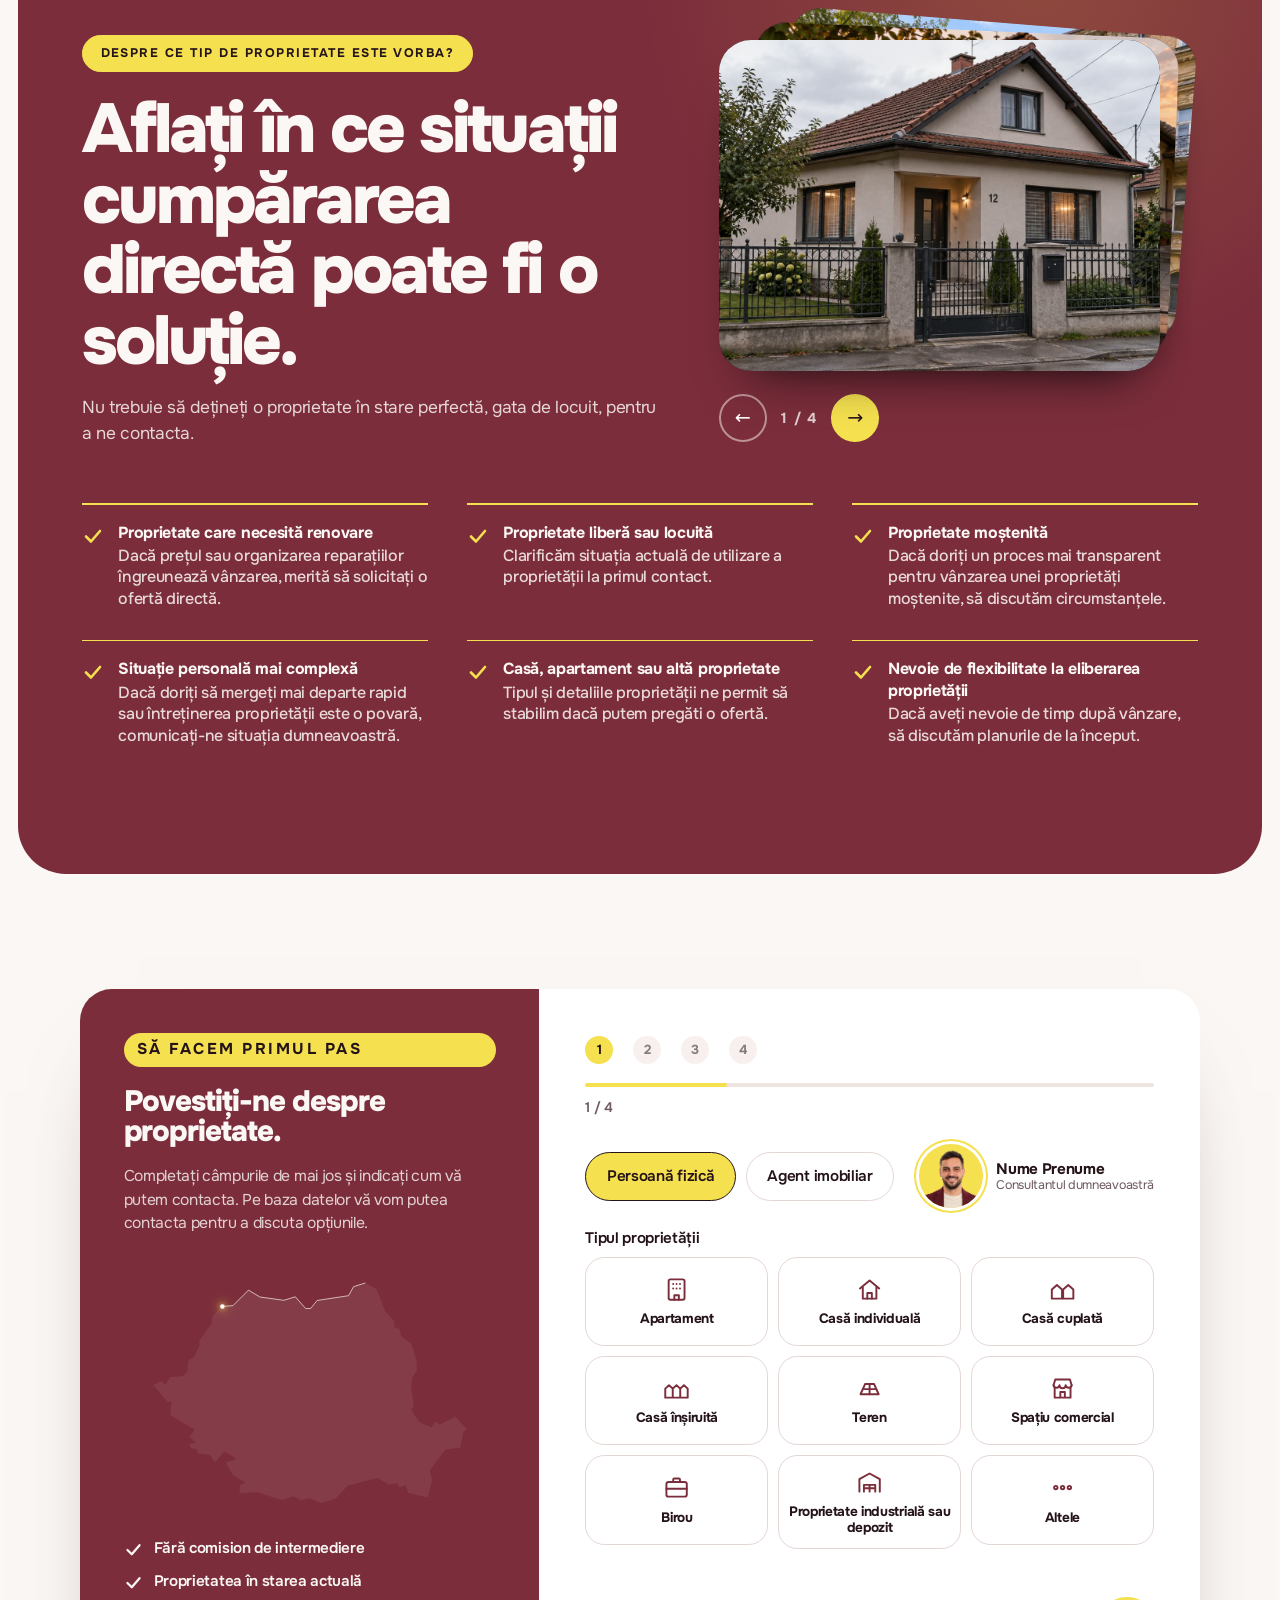
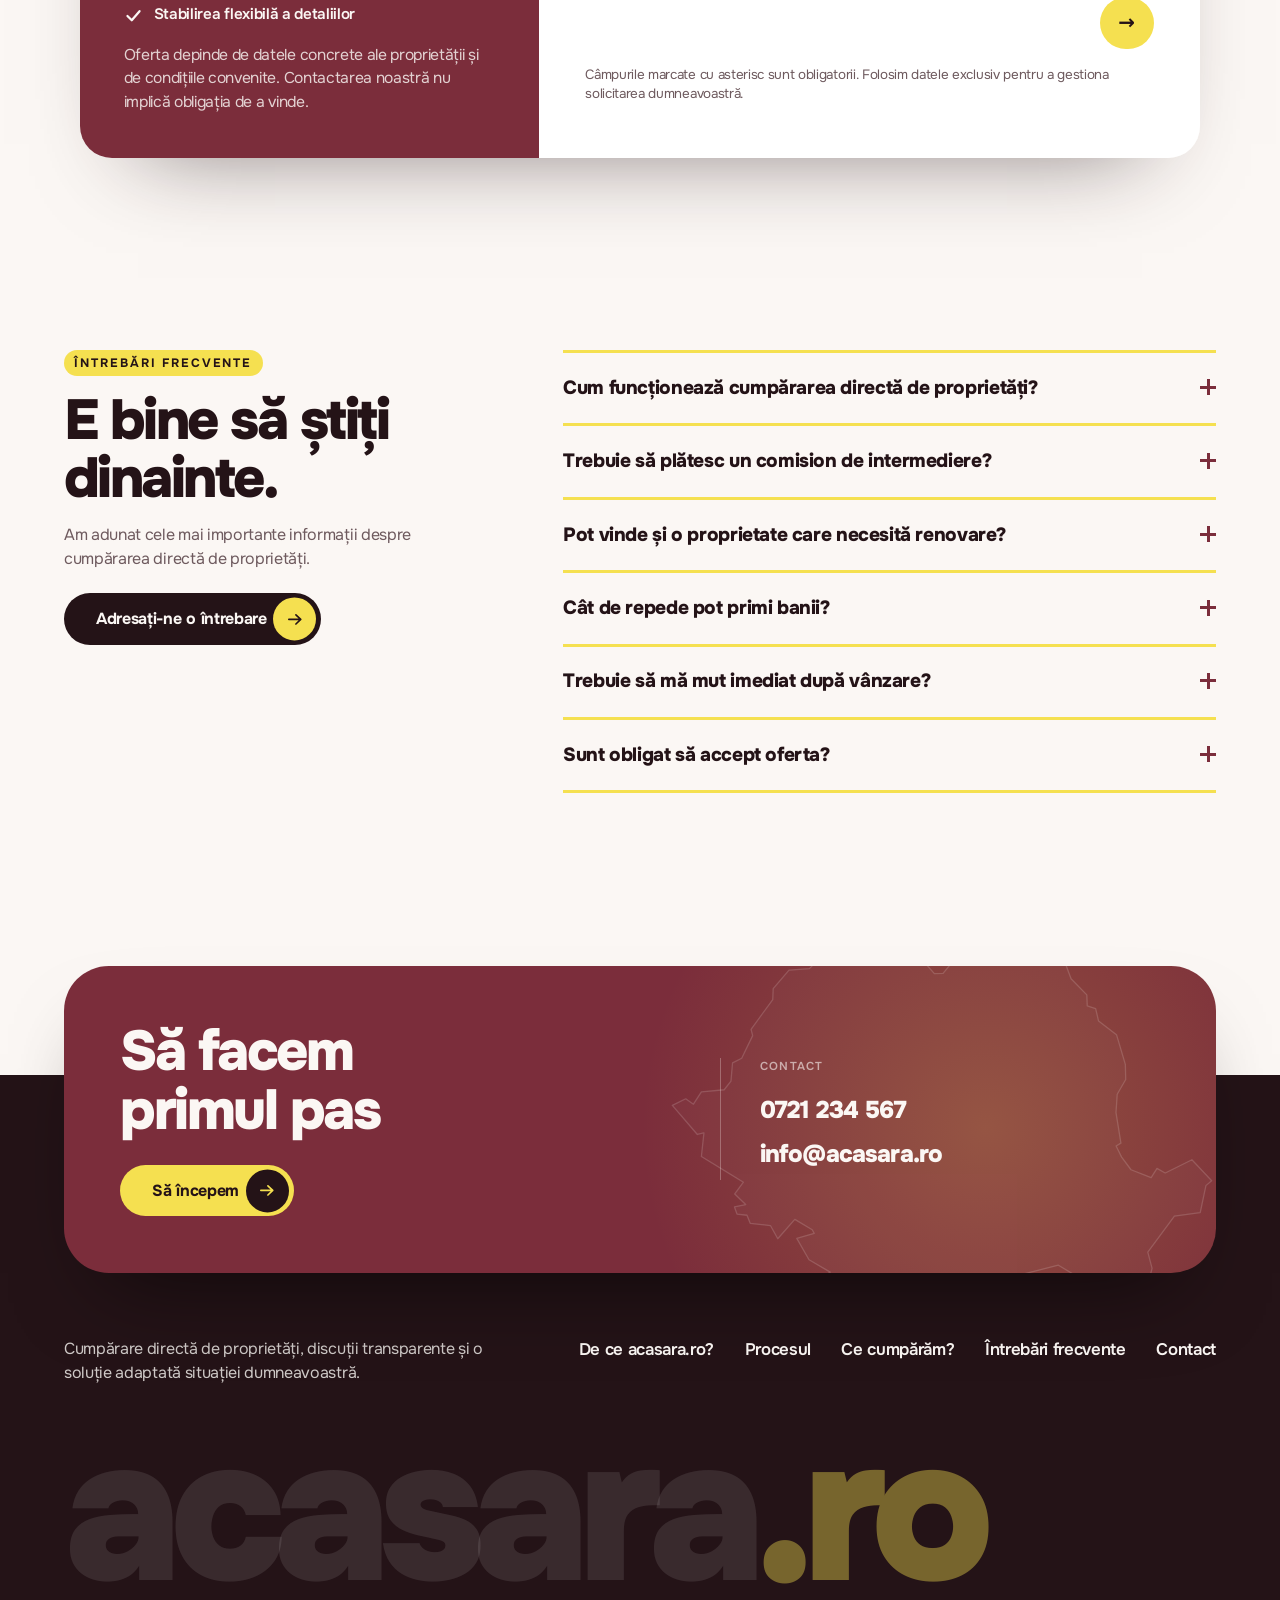
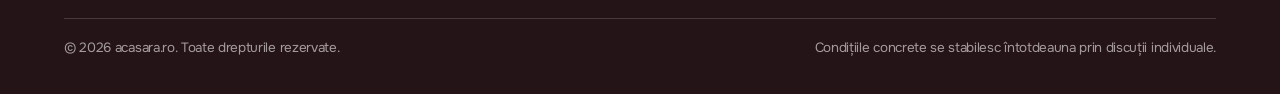
==== commit b467c21e: "Consultant avatar in the form, reviews with faces and stars, big reasons heading pinned in horizonta" ====
--- a/index.html
+++ b/index.html
@@ -8,7 +8,7 @@
 <meta name="description" content="Vreți să vindeți rapid un apartament sau o casă? acasara.ro cumpără direct de la proprietari, fără comision de agenție. Solicitați o ofertă de cumpărare.">
 <meta name="theme-color" content="#3F71FF">
 <link rel="preload" href="assets/fonts/onest-latin.woff2" as="font" type="font/woff2" crossorigin>
-<link rel="stylesheet" href="assets/site.css?v=1794492675">
+<link rel="stylesheet" href="assets/site.css?v=1794495352">
 <!--
   Acasara. All copy is imported from azzupp.com (assets/i18n.js, 11 locales) with the brand name
   swapped. Phone, e-mail, company data and the form / estimate endpoints are still open: search for
@@ -42,7 +42,7 @@
     <span class="wordmark">acasara<span class="tld">.ro</span></span>
   </a>
   <div class="nav-links">
-    <a href="#miert-top" data-i18n="nav.why">De ce acasara.ro?</a>
+    <a href="#miert" data-i18n="nav.why">De ce acasara.ro?</a>
     <a href="#folyamat" data-i18n="nav.process">Procesul</a>
     <a href="#ingatlanok" data-i18n="nav.kinds">Ce cumpărăm?</a>
     <a href="#gyik" data-i18n="nav.faq">Întrebări frecvente</a>
@@ -62,7 +62,7 @@
   <div class="mf-card">
     <div class="mf-photo"><img src="assets/img/keys-home.jpg" alt="" class="on" loading="lazy"><img src="assets/img/signing-desk.jpg" alt="" loading="lazy"><img src="assets/img/house-rain.jpg" alt="" loading="lazy"><img src="assets/img/phone-call.jpg" alt="" loading="lazy"></div>
     <ol class="mf-links">
-      <li style="--i:0" data-p="0" class="on"><a href="#miert-top"><b>01</b><span data-i18n="nav.why">De ce acasara.ro?</span></a></li>
+      <li style="--i:0" data-p="0" class="on"><a href="#miert"><b>01</b><span data-i18n="nav.why">De ce acasara.ro?</span></a></li>
       <li style="--i:1" data-p="1"><a href="#folyamat"><b>02</b><span data-i18n="nav.process">Procesul</span></a></li>
       <li style="--i:2" data-p="2"><a href="#ingatlanok"><b>03</b><span data-i18n="nav.kinds">Ce cumpărăm?</span></a></li>
       <li style="--i:3" data-p="3"><a href="#gyik"><b>04</b><span data-i18n="nav.faq">Întrebări frecvente</span></a></li>
@@ -106,7 +106,7 @@
       <div class="tr-body">
         <p class="tr-note" data-i18n="why.note">Scopul acasara.ro este să vă ajute să înțelegeți clar opțiunile și să decideți fără presiune asupra următorului pas.</p>
         <div class="tr-col" aria-label="Păreri">
-          <div class="tr-track"><div class="tr-card"><b class="tr-av" aria-hidden="true">&ldquo;</b><div><p class="tr-q"><span data-i18n="tr.r1">Am primit oferta în aceeași zi și nu a trebuit să renovez nimic. Totul a fost clar de la început.</span></p><p class="tr-who" data-i18n="tr.who1">Nume Prenume, Brașov</p></div></div><div class="tr-card"><b class="tr-av" aria-hidden="true">&ldquo;</b><div><p class="tr-q"><span data-i18n="tr.r2">Discreție totală: fără anunțuri și fără vizionări repetate. Exact ce căutam.</span></p><p class="tr-who" data-i18n="tr.who2">Nume Prenume, Sibiu</p></div></div><div class="tr-card"><b class="tr-av" aria-hidden="true">&ldquo;</b><div><p class="tr-q"><span data-i18n="tr.r3">Am putut rămâne în casă încă trei luni după vânzare, fără nicio presiune.</span></p><p class="tr-who" data-i18n="tr.who3">Nume Prenume, Cluj</p></div></div><div class="tr-card" aria-hidden="true"><b class="tr-av" aria-hidden="true">&ldquo;</b><div><p class="tr-q"><span data-i18n="tr.r1">Am primit oferta în aceeași zi și nu a trebuit să renovez nimic. Totul a fost clar de la început.</span></p><p class="tr-who" data-i18n="tr.who1">Nume Prenume, Brașov</p></div></div><div class="tr-card" aria-hidden="true"><b class="tr-av" aria-hidden="true">&ldquo;</b><div><p class="tr-q"><span data-i18n="tr.r2">Discreție totală: fără anunțuri și fără vizionări repetate. Exact ce căutam.</span></p><p class="tr-who" data-i18n="tr.who2">Nume Prenume, Sibiu</p></div></div><div class="tr-card" aria-hidden="true"><b class="tr-av" aria-hidden="true">&ldquo;</b><div><p class="tr-q"><span data-i18n="tr.r3">Am putut rămâne în casă încă trei luni după vânzare, fără nicio presiune.</span></p><p class="tr-who" data-i18n="tr.who3">Nume Prenume, Cluj</p></div></div><div class="tr-card"><b class="tr-av" aria-hidden="true">&ldquo;</b><div><p class="tr-q"><span data-i18n="tr.r1">Am primit oferta în aceeași zi și nu a trebuit să renovez nimic. Totul a fost clar de la început.</span></p><p class="tr-who" data-i18n="tr.who1">Nume Prenume, Brașov</p></div></div><div class="tr-card"><b class="tr-av" aria-hidden="true">&ldquo;</b><div><p class="tr-q"><span data-i18n="tr.r2">Discreție totală: fără anunțuri și fără vizionări repetate. Exact ce căutam.</span></p><p class="tr-who" data-i18n="tr.who2">Nume Prenume, Sibiu</p></div></div><div class="tr-card"><b class="tr-av" aria-hidden="true">&ldquo;</b><div><p class="tr-q"><span data-i18n="tr.r3">Am putut rămâne în casă încă trei luni după vânzare, fără nicio presiune.</span></p><p class="tr-who" data-i18n="tr.who3">Nume Prenume, Cluj</p></div></div><div class="tr-card" aria-hidden="true"><b class="tr-av" aria-hidden="true">&ldquo;</b><div><p class="tr-q"><span data-i18n="tr.r1">Am primit oferta în aceeași zi și nu a trebuit să renovez nimic. Totul a fost clar de la început.</span></p><p class="tr-who" data-i18n="tr.who1">Nume Prenume, Brașov</p></div></div><div class="tr-card" aria-hidden="true"><b class="tr-av" aria-hidden="true">&ldquo;</b><div><p class="tr-q"><span data-i18n="tr.r2">Discreție totală: fără anunțuri și fără vizionări repetate. Exact ce căutam.</span></p><p class="tr-who" data-i18n="tr.who2">Nume Prenume, Sibiu</p></div></div><div class="tr-card" aria-hidden="true"><b class="tr-av" aria-hidden="true">&ldquo;</b><div><p class="tr-q"><span data-i18n="tr.r3">Am putut rămâne în casă încă trei luni după vânzare, fără nicio presiune.</span></p><p class="tr-who" data-i18n="tr.who3">Nume Prenume, Cluj</p></div></div></div>
+          <div class="tr-track"><div class="tr-card"><i class="tr-face tr-f1" aria-hidden="true"></i><div><span class="tr-stars" role="img" aria-label="5/5">&#9733;&#9733;&#9733;&#9733;&#9733;</span><p class="tr-q" data-i18n="tr.r1">Am primit oferta în aceeași zi și nu a trebuit să renovez nimic. Totul a fost clar de la început.</p><p class="tr-who" data-i18n="tr.who1">Nume Prenume, Brașov</p></div></div><div class="tr-card"><i class="tr-face tr-f2" aria-hidden="true"></i><div><span class="tr-stars" role="img" aria-label="5/5">&#9733;&#9733;&#9733;&#9733;&#9733;</span><p class="tr-q" data-i18n="tr.r2">Discreție totală: fără anunțuri și fără vizionări repetate. Exact ce căutam.</p><p class="tr-who" data-i18n="tr.who2">Nume Prenume, Sibiu</p></div></div><div class="tr-card"><i class="tr-face tr-f3" aria-hidden="true"></i><div><span class="tr-stars" role="img" aria-label="5/5">&#9733;&#9733;&#9733;&#9733;&#9733;</span><p class="tr-q" data-i18n="tr.r3">Am putut rămâne în casă încă trei luni după vânzare, fără nicio presiune.</p><p class="tr-who" data-i18n="tr.who3">Nume Prenume, Cluj</p></div></div><div class="tr-card" aria-hidden="true"><i class="tr-face tr-f1" aria-hidden="true"></i><div><span class="tr-stars" role="img" aria-label="5/5">&#9733;&#9733;&#9733;&#9733;&#9733;</span><p class="tr-q" data-i18n="tr.r1">Am primit oferta în aceeași zi și nu a trebuit să renovez nimic. Totul a fost clar de la început.</p><p class="tr-who" data-i18n="tr.who1">Nume Prenume, Brașov</p></div></div><div class="tr-card" aria-hidden="true"><i class="tr-face tr-f2" aria-hidden="true"></i><div><span class="tr-stars" role="img" aria-label="5/5">&#9733;&#9733;&#9733;&#9733;&#9733;</span><p class="tr-q" data-i18n="tr.r2">Discreție totală: fără anunțuri și fără vizionări repetate. Exact ce căutam.</p><p class="tr-who" data-i18n="tr.who2">Nume Prenume, Sibiu</p></div></div><div class="tr-card" aria-hidden="true"><i class="tr-face tr-f3" aria-hidden="true"></i><div><span class="tr-stars" role="img" aria-label="5/5">&#9733;&#9733;&#9733;&#9733;&#9733;</span><p class="tr-q" data-i18n="tr.r3">Am putut rămâne în casă încă trei luni după vânzare, fără nicio presiune.</p><p class="tr-who" data-i18n="tr.who3">Nume Prenume, Cluj</p></div></div><div class="tr-card"><i class="tr-face tr-f1" aria-hidden="true"></i><div><span class="tr-stars" role="img" aria-label="5/5">&#9733;&#9733;&#9733;&#9733;&#9733;</span><p class="tr-q" data-i18n="tr.r1">Am primit oferta în aceeași zi și nu a trebuit să renovez nimic. Totul a fost clar de la început.</p><p class="tr-who" data-i18n="tr.who1">Nume Prenume, Brașov</p></div></div><div class="tr-card"><i class="tr-face tr-f2" aria-hidden="true"></i><div><span class="tr-stars" role="img" aria-label="5/5">&#9733;&#9733;&#9733;&#9733;&#9733;</span><p class="tr-q" data-i18n="tr.r2">Discreție totală: fără anunțuri și fără vizionări repetate. Exact ce căutam.</p><p class="tr-who" data-i18n="tr.who2">Nume Prenume, Sibiu</p></div></div><div class="tr-card"><i class="tr-face tr-f3" aria-hidden="true"></i><div><span class="tr-stars" role="img" aria-label="5/5">&#9733;&#9733;&#9733;&#9733;&#9733;</span><p class="tr-q" data-i18n="tr.r3">Am putut rămâne în casă încă trei luni după vânzare, fără nicio presiune.</p><p class="tr-who" data-i18n="tr.who3">Nume Prenume, Cluj</p></div></div><div class="tr-card" aria-hidden="true"><i class="tr-face tr-f1" aria-hidden="true"></i><div><span class="tr-stars" role="img" aria-label="5/5">&#9733;&#9733;&#9733;&#9733;&#9733;</span><p class="tr-q" data-i18n="tr.r1">Am primit oferta în aceeași zi și nu a trebuit să renovez nimic. Totul a fost clar de la început.</p><p class="tr-who" data-i18n="tr.who1">Nume Prenume, Brașov</p></div></div><div class="tr-card" aria-hidden="true"><i class="tr-face tr-f2" aria-hidden="true"></i><div><span class="tr-stars" role="img" aria-label="5/5">&#9733;&#9733;&#9733;&#9733;&#9733;</span><p class="tr-q" data-i18n="tr.r2">Discreție totală: fără anunțuri și fără vizionări repetate. Exact ce căutam.</p><p class="tr-who" data-i18n="tr.who2">Nume Prenume, Sibiu</p></div></div><div class="tr-card" aria-hidden="true"><i class="tr-face tr-f3" aria-hidden="true"></i><div><span class="tr-stars" role="img" aria-label="5/5">&#9733;&#9733;&#9733;&#9733;&#9733;</span><p class="tr-q" data-i18n="tr.r3">Am putut rămâne în casă încă trei luni după vânzare, fără nicio presiune.</p><p class="tr-who" data-i18n="tr.who3">Nume Prenume, Cluj</p></div></div></div>
         </div>
       </div>
     </div>
@@ -289,17 +289,15 @@
   </section>
 
 
-  <section class="why-intro" id="miert-top">
-    <div class="why-intro-in rv">
-      <div>
-        <p class="kicker" data-i18n="why.eyebrow">De ce să vindeți direct?</p>
-        <h2 data-i18n="why.h2">5 motive pentru care proprietarii aleg o ofertă cu plata integrală</h2>
-      </div>
-      <p class="why-lead" data-i18n="why.lead">Poate exista o cale mai simplă decât anunțurile, programările, vizionările, reparațiile și așteptarea incertă.</p>
-    </div>
-  </section>
   <section class="why" id="miert">
     <div class="why-pin">
+      <div class="why-head">
+        <div>
+          <p class="kicker" data-i18n="why.eyebrow">De ce să vindeți direct?</p>
+          <h2 data-i18n="why.h2">5 motive pentru care proprietarii aleg o ofertă cu plata integrală</h2>
+        </div>
+        <p class="why-lead" data-i18n="why.lead">Poate exista o cale mai simplă decât anunțurile, programările, vizionările, reparațiile și așteptarea incertă.</p>
+      </div>
       <div class="why-track">
         <article class="why-p">
           <img src="assets/img/keys-home.jpg" alt="" loading="lazy">
@@ -408,7 +406,6 @@
         <p class="kicker kicker-light" data-i18n="lead.eyebrow">Să facem primul pas</p>
         <h3 data-i18n="lead.h2">Povestiți-ne despre proprietate.</h3>
         <p class="wiz-lead" data-i18n="lead.lead">Completați câmpurile de mai jos și indicați cum vă putem contacta. Pe baza datelor vă vom putea contacta pentru a discuta opțiunile.</p>
-        <div class="wiz-stage">
         <figure class="wiz-map" aria-hidden="true">
           <svg viewBox="0 0 1000 640" preserveAspectRatio="xMidYMid meet" role="presentation">
             <defs>
@@ -425,9 +422,6 @@
             <circle class="wm-pen" r="6" cx="0" cy="0"/>
           </svg>
         </figure>
-          <figure class="wiz-guy"><img src="assets/img/ugyintezo.png" alt="" width="900" height="1124" loading="lazy" decoding="async">
-            <figcaption class="tr-chip"><b data-i18n="tr.name">Nume Prenume</b><span data-i18n="tr.role">Consultantul dumneavoastră</span></figcaption></figure>
-        </div>
         <ul class="wiz-trust">
           <li><svg viewBox="0 0 22 22" fill="none" aria-hidden="true"><path d="M4 11.5 9 16.5 18 6" stroke="currentColor" stroke-width="2.6" stroke-linecap="round" stroke-linejoin="round"/></svg><span data-i18n="hero.a1">Fără comision de intermediere</span></li>
           <li><svg viewBox="0 0 22 22" fill="none" aria-hidden="true"><path d="M4 11.5 9 16.5 18 6" stroke="currentColor" stroke-width="2.6" stroke-linecap="round" stroke-linejoin="round"/></svg><span data-i18n="hero.a2">Proprietatea în starea actuală</span></li>
@@ -444,12 +438,16 @@
       <p class="wiz-count" id="wizCount">1 / 4</p>
 
       <fieldset class="wiz-pane" data-pane="1">
-        <div class="field">
+        <div class="field wiz-roles">
           <div class="pills" role="radiogroup">
             <label class="pill"><input type="radio" name="kapcsolat_tipusa" value="maganszemely" checked>
               <span data-i18n="lead.role2">Persoană fizică</span></label>
             <label class="pill"><input type="radio" name="kapcsolat_tipusa" value="ingatlan_kozvetito">
               <span data-i18n="lead.role1">Agent imobiliar</span></label>
+          </div>
+          <div class="wiz-who">
+            <span class="wiz-av" aria-hidden="true"><img src="assets/img/ugyintezo.png" alt="" width="900" height="1124" loading="lazy" decoding="async"></span>
+            <span class="wiz-who-t"><b data-i18n="tr.name">Nume Prenume</b><span data-i18n="tr.role">Consultantul dumneavoastră</span></span>
           </div>
         </div>
         <div class="field">
@@ -600,7 +598,7 @@
   <div class="foot-body">
     <p class="foot-desc" data-i18n="foot.desc">Cumpărare directă de proprietăți, discuții transparente și o soluție adaptată situației dumneavoastră.</p>
     <nav class="foot-nav" aria-label="Footer">
-      <a data-i18n="nav.why" href="#miert-top">De ce acasara.ro?</a>
+      <a data-i18n="nav.why" href="#miert">De ce acasara.ro?</a>
       <a data-i18n="nav.process" href="#folyamat">Procesul</a>
       <a data-i18n="nav.kinds" href="#ingatlanok">Ce cumpărăm?</a>
       <a data-i18n="nav.faq" href="#gyik">Întrebări frecvente</a>
--- a/assets/site.css
+++ b/assets/site.css
@@ -816,13 +816,11 @@
   .hero-note{margin-top:1.2rem;font-size:.85rem}
 }
 @media (max-width:760px){.hero-trust{display:none}}
-.tr-q::before{content:"\201E"}.tr-q::after{content:"\201D"}
 /* hero actions: two separate solid buttons (no pill container) */
 .hero-actions{display:inline-flex;gap:.8rem;padding:0;border-radius:0;background:none;box-shadow:none}
 .hero-actions .btn{box-shadow:0 18px 30px -18px rgba(0,0,0,.6)}
 .hero-actions .btn-ghost{order:0;background:var(--paper);color:var(--ink);box-shadow:0 18px 30px -18px rgba(0,0,0,.6)}
 .hero-actions .btn-ghost:hover{background:#fff}
-html[lang="en"] .tr-q::before{content:"\201C"}
 
 /* calculator intro lives in the wine box now */
 .calc-know{text-align:center;justify-items:center;gap:.9rem;padding:clamp(30px,4vw,56px) clamp(22px,4vw,56px)}
@@ -831,13 +829,16 @@
 .calc-know h2 em{font-style:normal;color:var(--ink);background:var(--lemon);padding:0 .14em}
 .calc-know .calc-lead{max-width:64ch;margin:0 auto;color:rgba(251,247,244,.86)}
 
-/* five reasons: big heading as its own block above the pinned strip */
-.why-intro{background:var(--ink);color:var(--paper);padding:clamp(100px,12vw,160px) var(--gutter) clamp(20px,3vw,40px)}
-.why-intro-in{display:grid;grid-template-columns:minmax(0,1.7fr) minmax(0,.6fr);gap:clamp(20px,4vw,64px);align-items:end}
-.why-intro h2{font-size:clamp(2.6rem,5.25vw,4.8rem);line-height:1.02;letter-spacing:-.05em;max-width:19ch}
-.why-intro .kicker{margin-bottom:1rem}
-.why-pin .why-track{margin-top:0}
-@media (max-width:820px){.why-intro-in{grid-template-columns:1fr}.why-intro{padding-top:80px}.why-intro h2{font-size:clamp(2.2rem,10vw,3.2rem)}}
+/* five reasons: the big heading stays in view while the strip scrolls sideways */
+@media (min-width:821px){
+  .why-pin{justify-content:flex-start;padding-top:84px}
+  .why-head{position:static;margin:0 var(--gutter) clamp(14px,2.4vh,26px);align-items:flex-end}
+  .why-head h2{font-size:clamp(2rem,min(5.2vw,10.4vh),5rem);line-height:1.02;letter-spacing:-.05em;max-width:25ch}
+  .why-head .kicker{margin-bottom:.7rem}
+  .why-track{flex:1;min-height:0;margin-top:0;margin-bottom:clamp(78px,13vh,104px);align-items:stretch}
+  .why-p{height:auto}
+}
+@media (max-width:820px){.why-head h2{font-size:clamp(2.2rem,10vw,3.2rem);line-height:1.04;letter-spacing:-.045em}}
 
 /* house deck */
 .deck{position:relative}
@@ -857,14 +858,29 @@
 .deck-count{font-weight:700;font-size:.9rem;letter-spacing:.08em;opacity:.8}
 @media (max-width:860px){.deck-stack{margin-right:6%}}
 
-/* wizard: consultant cut-out in the wine aside */
-.wiz-stage{position:relative;margin:1rem 0 .4rem;min-height:300px;display:flex;align-items:flex-end;justify-content:center}
-.wiz-stage .wiz-map{position:absolute;inset:0;margin:0;opacity:.55}
-.wiz-guy{position:relative;margin:0;line-height:0;width:min(56%,250px)}
-.wiz-guy::before{content:"";position:absolute;left:6%;right:6%;top:30%;bottom:0;background:var(--lemon);border-radius:var(--r-img) var(--r-img) 0 0}
-.wiz-guy img{position:relative;display:block;width:100%;height:auto;max-height:340px;object-fit:contain;object-position:50% 100%}
-.wiz-guy .tr-chip{bottom:.6rem;padding:.5rem .8rem}
-.wiz-guy .tr-chip b{font-size:.9rem}.wiz-guy .tr-chip span{font-size:.7rem}
+/* wizard: consultant avatar next to the role pills */
+.wiz-roles{display:flex;flex-wrap:wrap;align-items:center;justify-content:space-between;gap:1rem 1.4rem}
+.wiz-who{display:flex;align-items:center;gap:.8rem;text-align:left}
+.wiz-av{position:relative;flex:none;width:4rem;height:4rem;border-radius:50%;overflow:hidden;background:var(--lemon);box-shadow:0 0 0 3px #fff,0 0 0 5px var(--lemon)}
+.wiz-av img{position:absolute;left:50%;top:6%;width:150%;max-width:none;height:auto;transform:translateX(-50%)}
+.wiz-who-t{display:flex;flex-direction:column;line-height:1.2}
+.wiz-who-t b{font-size:.95rem}
+.wiz-who-t span{font-size:.78rem;color:var(--ink-2)}
+@media (max-width:560px){.wiz-who{width:100%}}
 
 /* about-us headline above the trust card */
 .tr-h2{max-width:1240px;margin:0 auto clamp(18px,2.4vw,32px);font-size:clamp(2.4rem,5.4vw,4.6rem);letter-spacing:-.05em;line-height:1}
+
+/* reviews: round faces + five stars instead of the quote glyph */
+.tr-face{display:block;width:3.6rem;height:3.6rem;border-radius:50%;background:var(--lemon) url(img/phone-call.jpg) no-repeat 100% 2%/auto 235%;box-shadow:0 0 0 3px rgba(255,255,255,.75)}
+.tr-f2{background:var(--lemon) url(img/ugyintezo.png) no-repeat 50% 3%/auto 300%}
+.tr-f3{background-size:auto 190%;background-position:100% 0}
+.tr-stars{display:block;margin-bottom:.35rem;font-size:1.05rem;letter-spacing:.14em;line-height:1;color:#E8B400}
+.tr-card:nth-child(3n+2) .tr-stars{color:var(--ink)}
+.tr-card:nth-child(3n+3) .tr-stars{color:var(--lemon)}
+.tr-card{align-items:start}
+
+/* calculator title: the lemon marker must not run into the next line on phones */
+.calc-know h2{line-height:1.12}
+.calc-know h2 em{display:inline-block;line-height:1.02;padding:.04em .16em .08em;margin-bottom:.12em}
+@media (max-width:860px){.tr-h2{margin-bottom:clamp(44px,12vw,64px)}}
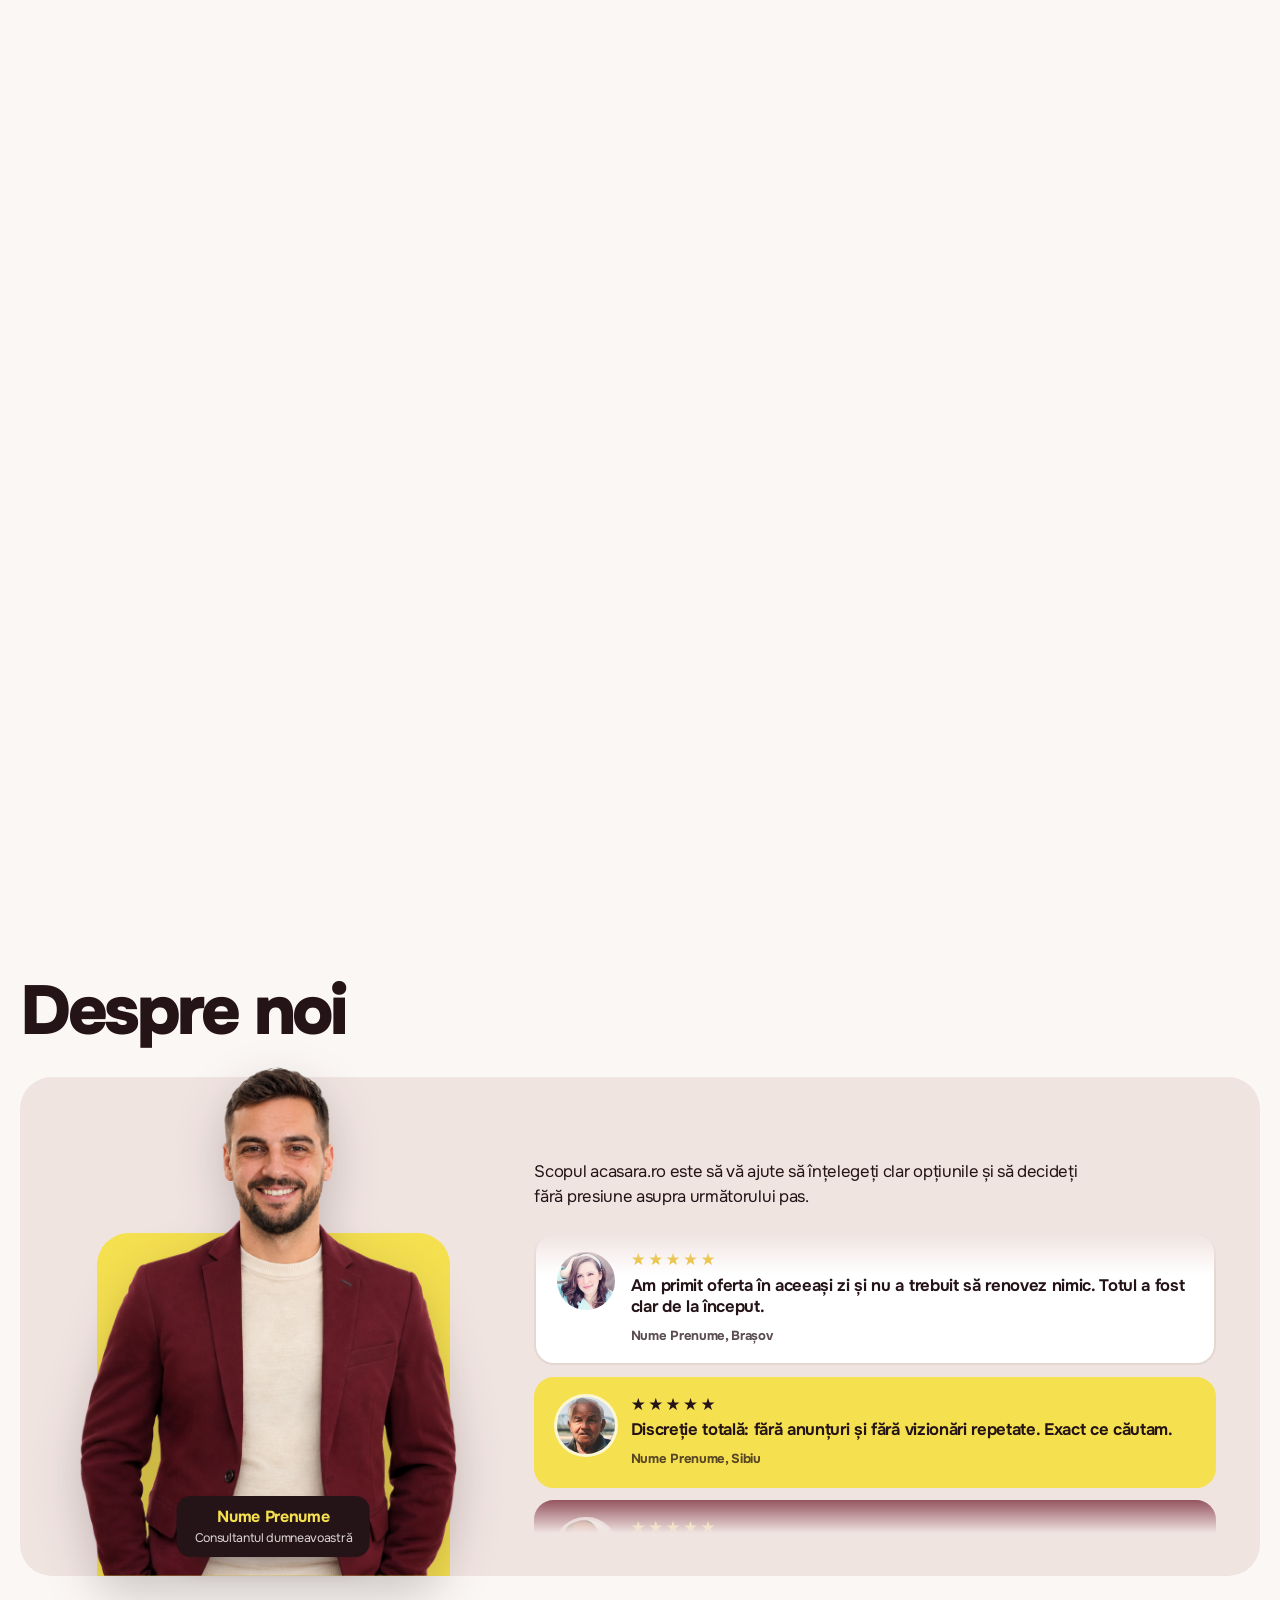
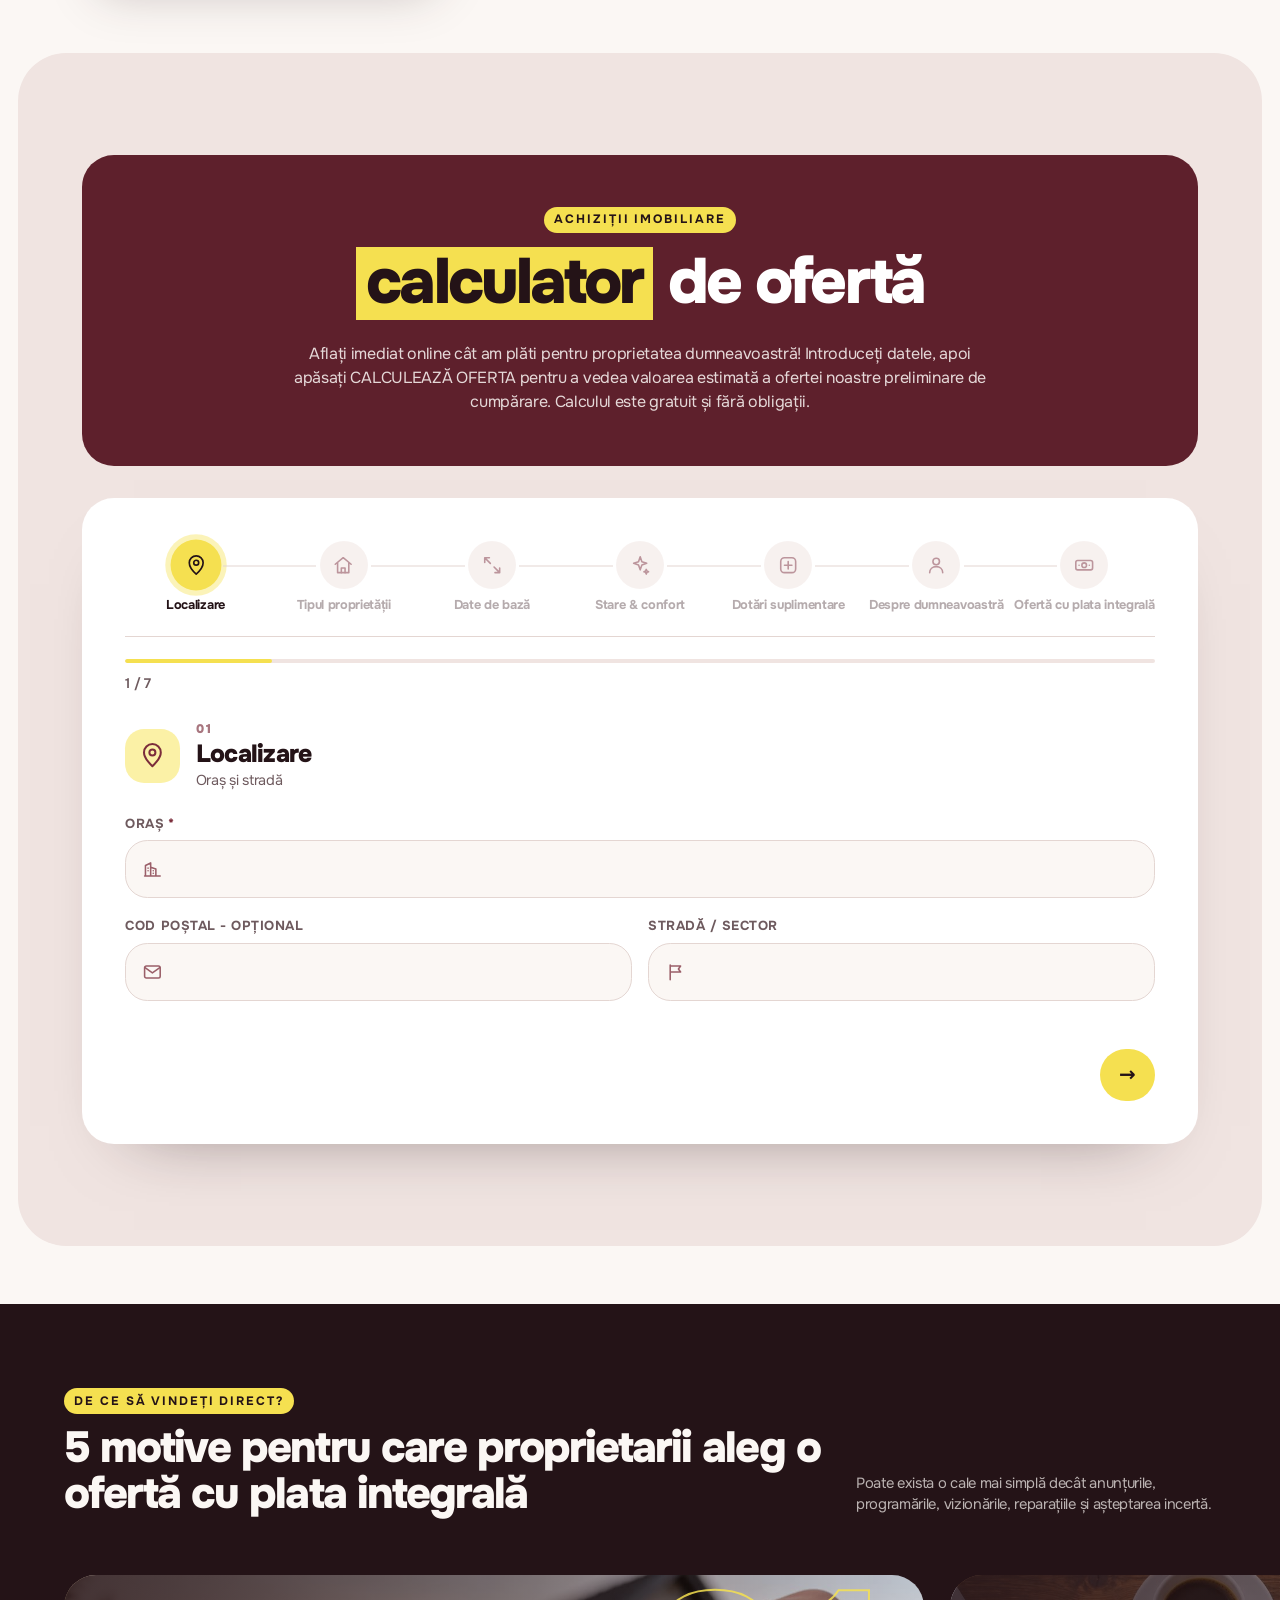
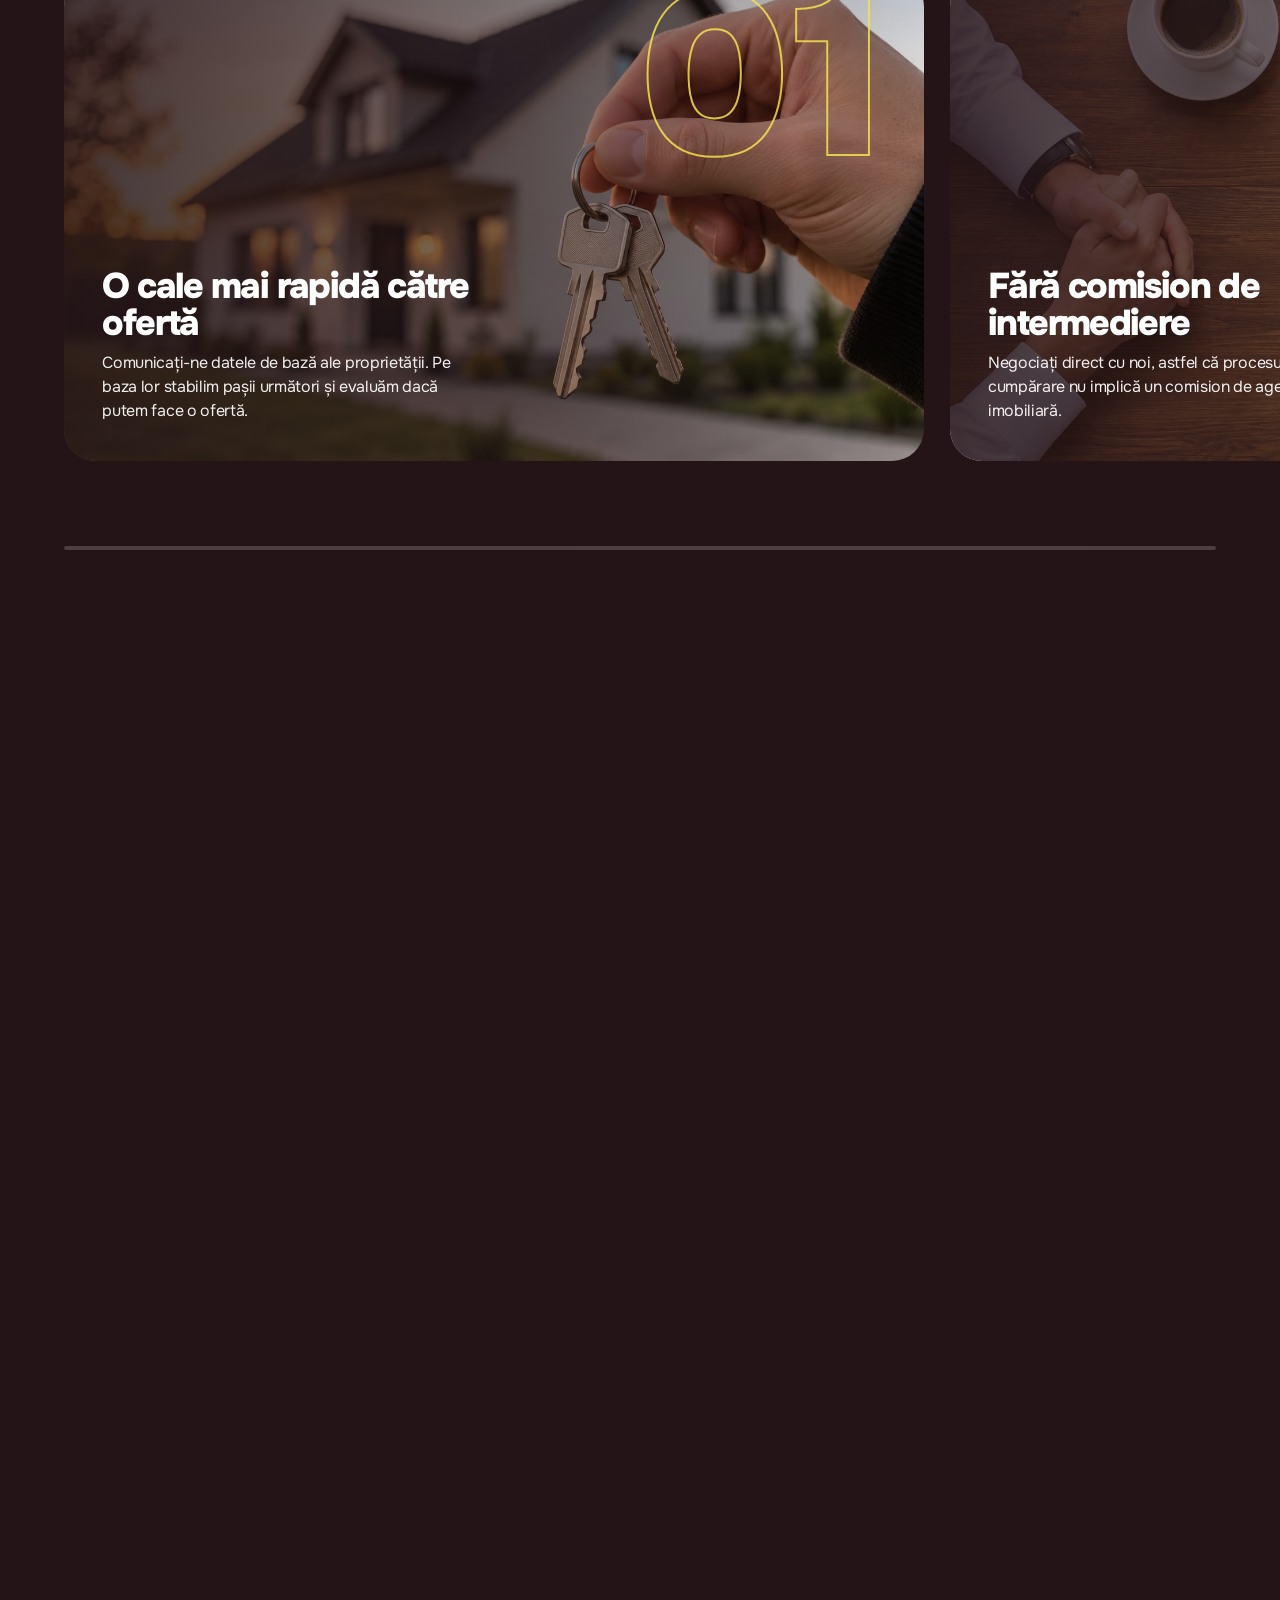
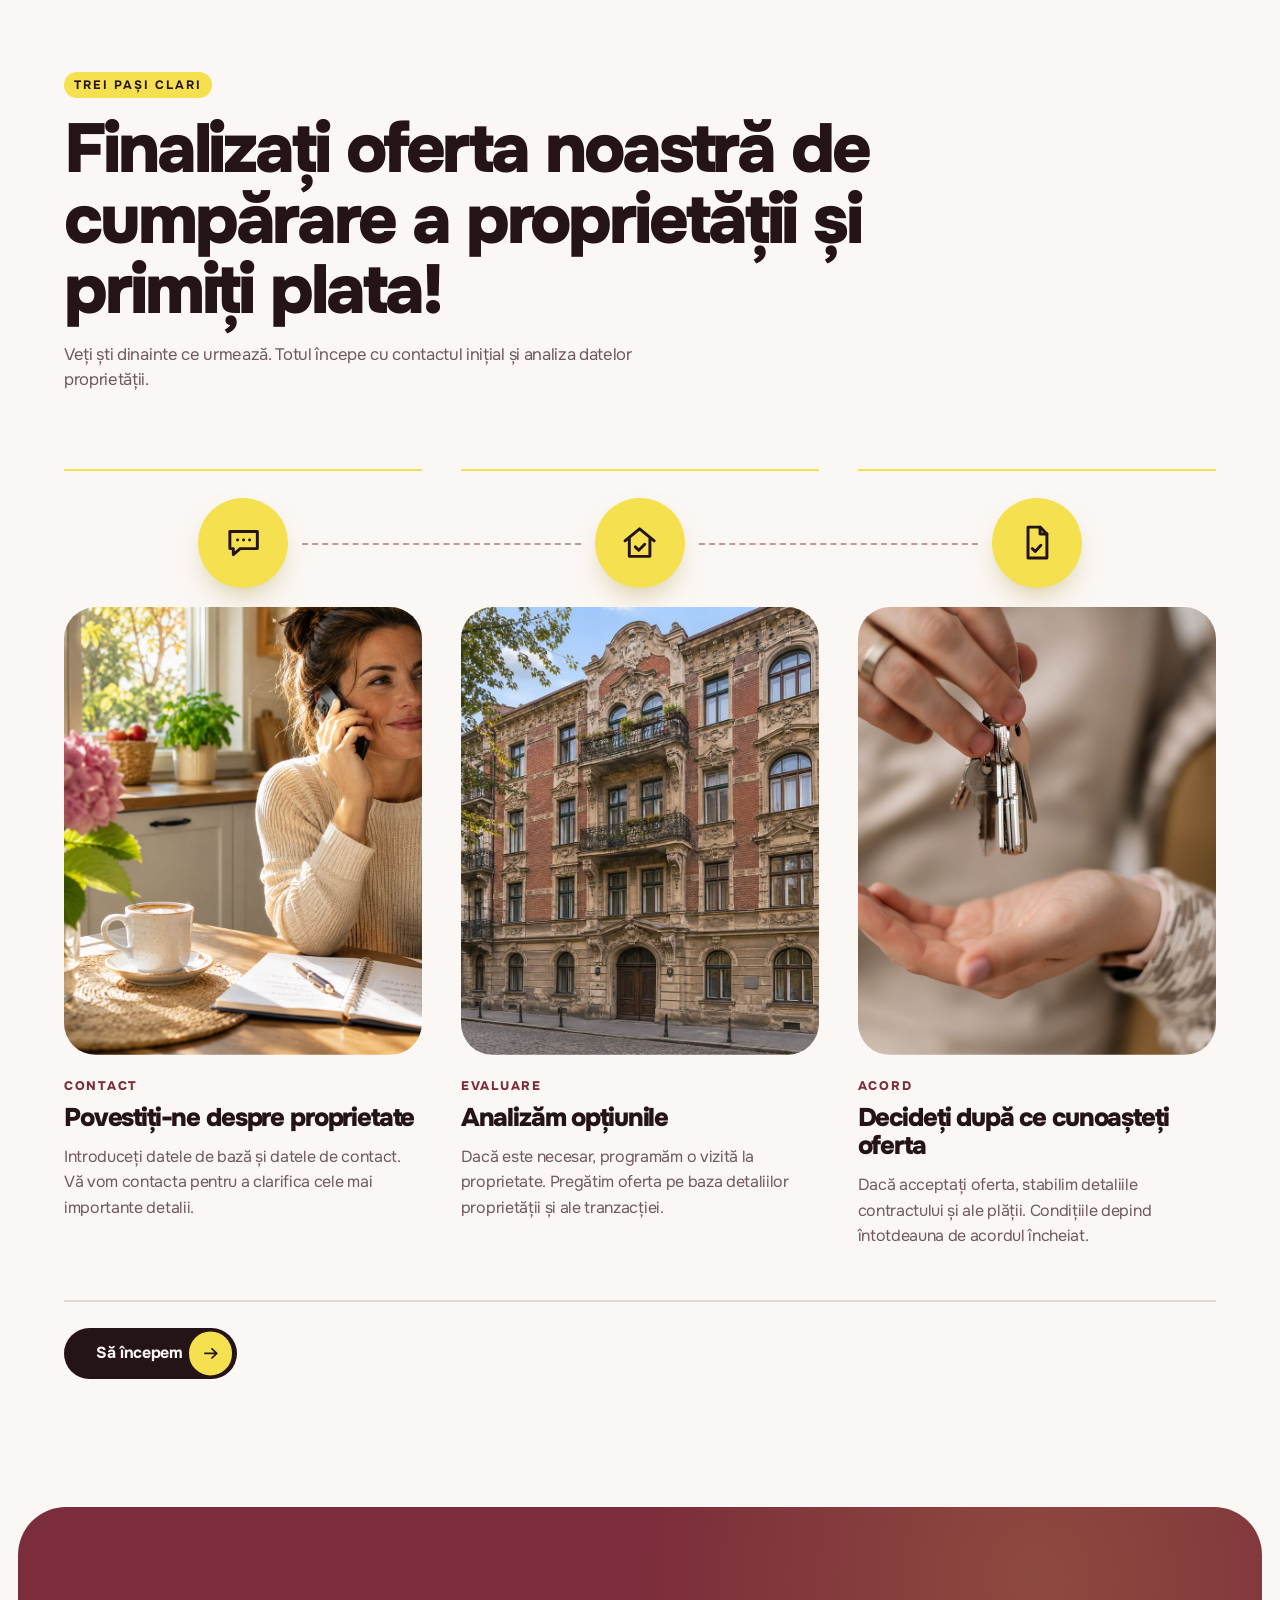
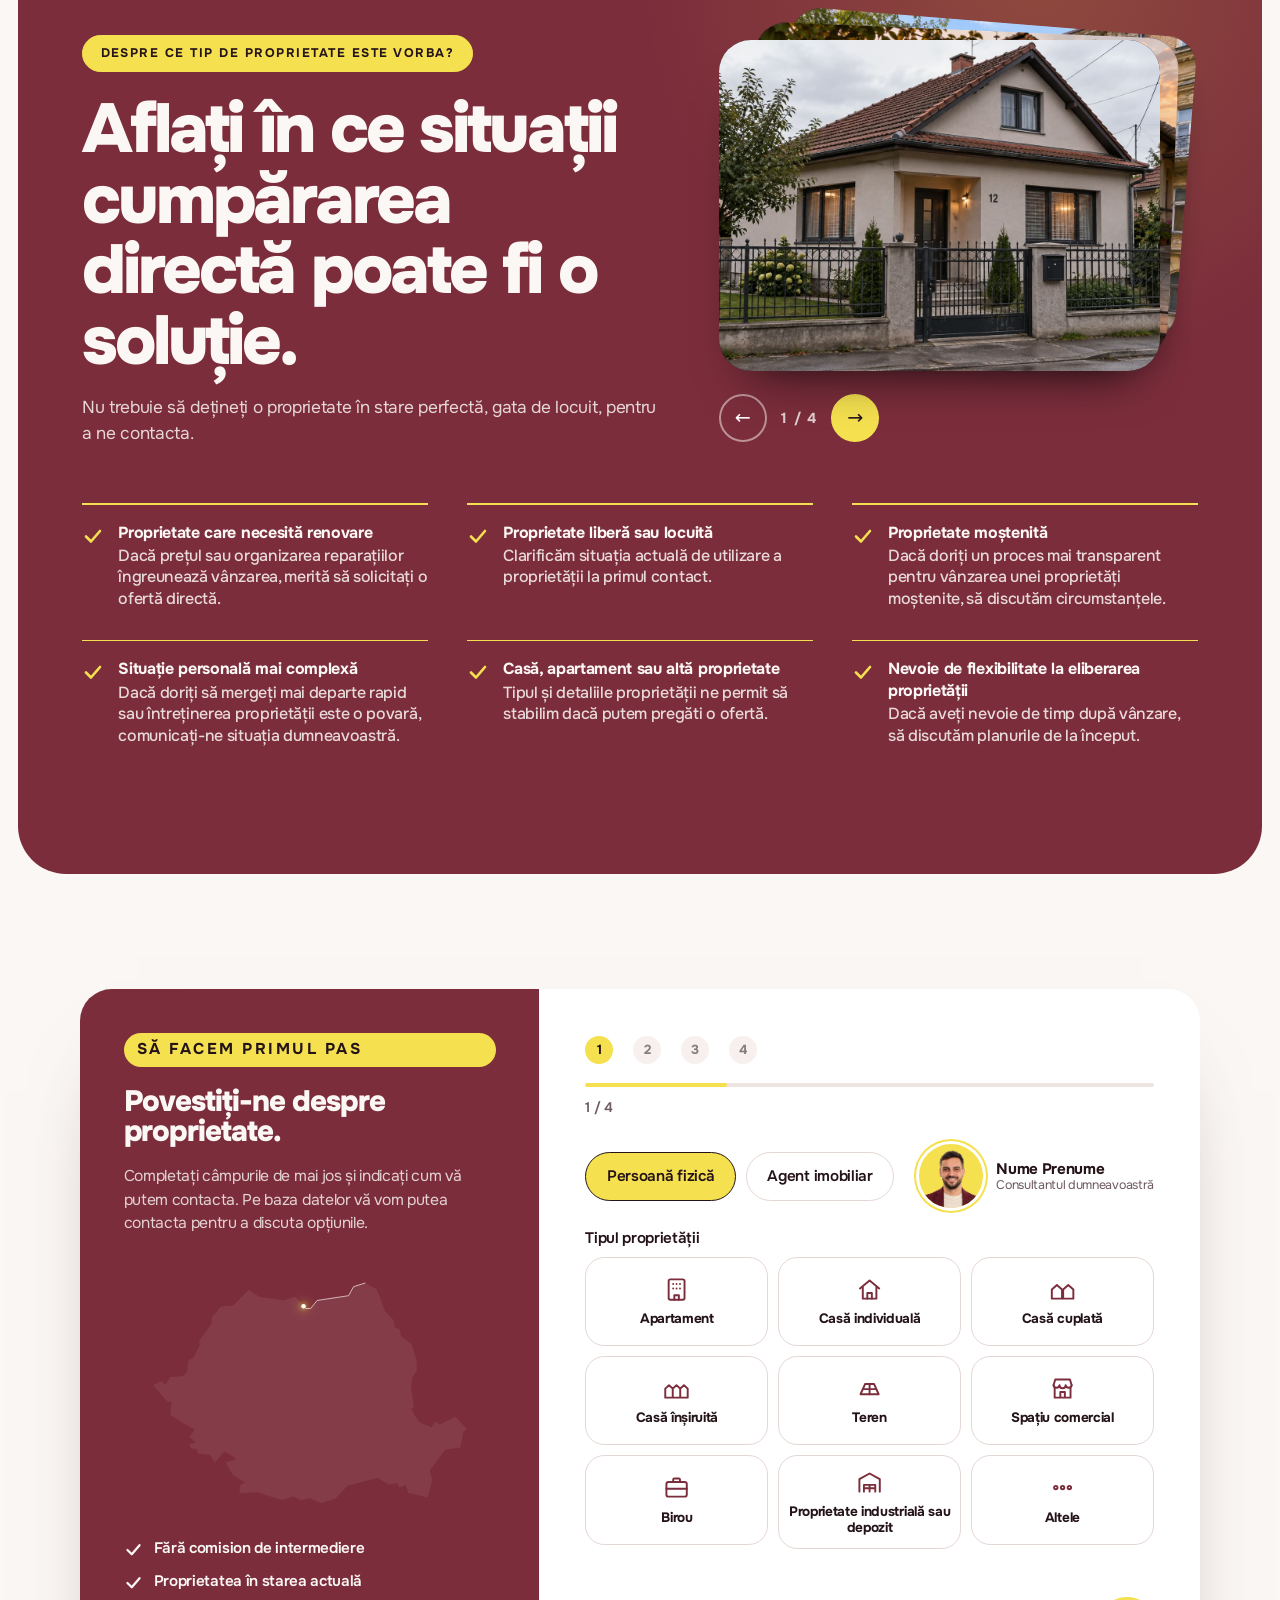
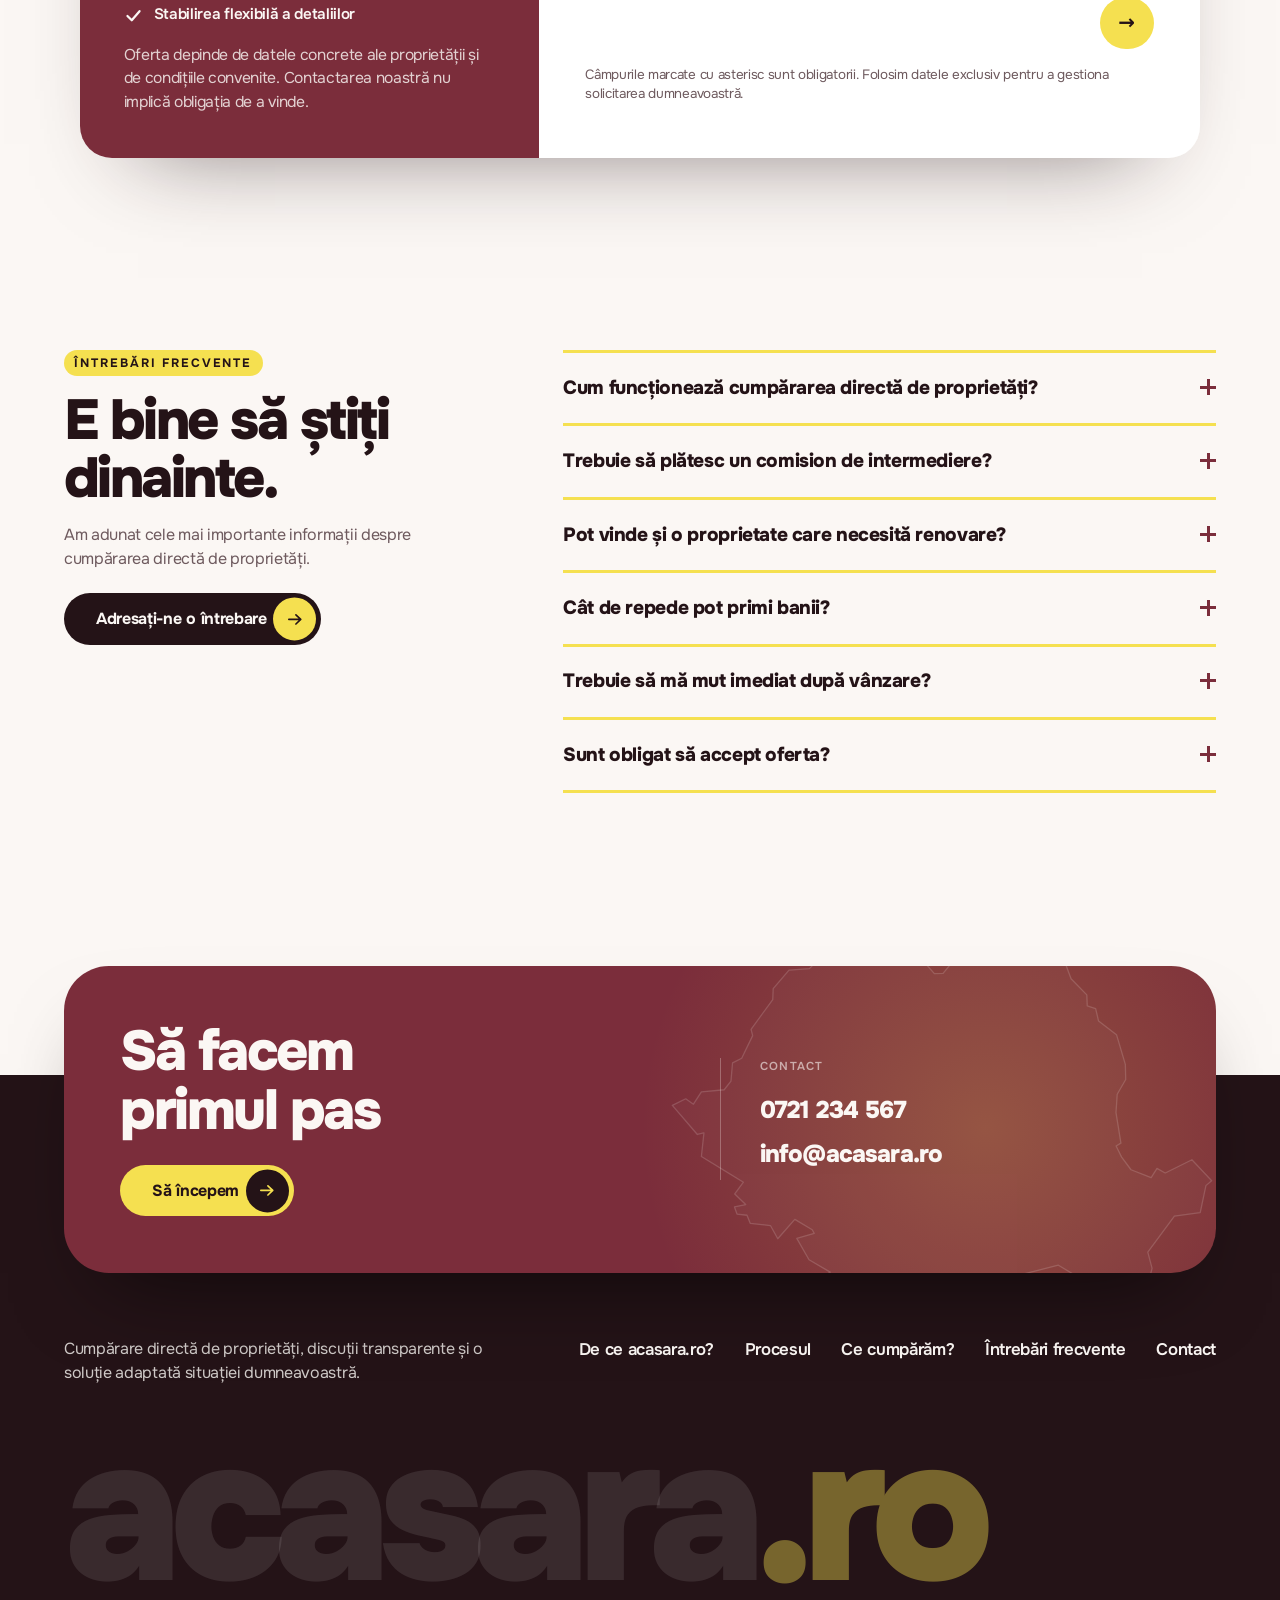
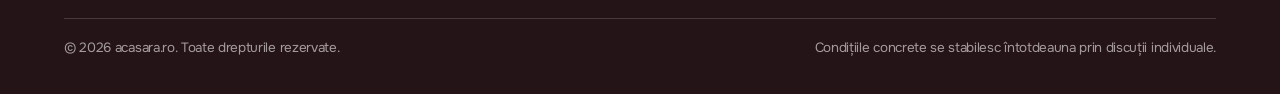
==== commit 9db79fd7: "Form fields 16px so iOS does not zoom on focus Co-Authored-By: Claude Sonnet 5.5 <noreply@anthropic." ====
--- a/index.html
+++ b/index.html
@@ -8,7 +8,7 @@
 <meta name="description" content="Vreți să vindeți rapid un apartament sau o casă? acasara.ro cumpără direct de la proprietari, fără comision de agenție. Solicitați o ofertă de cumpărare.">
 <meta name="theme-color" content="#3F71FF">
 <link rel="preload" href="assets/fonts/onest-latin.woff2" as="font" type="font/woff2" crossorigin>
-<link rel="stylesheet" href="assets/site.css?v=1794495352">
+<link rel="stylesheet" href="assets/site.css?v=1794496431">
 <!--
   Acasara. All copy is imported from azzupp.com (assets/i18n.js, 11 locales) with the brand name
   swapped. Phone, e-mail, company data and the form / estimate endpoints are still open: search for
--- a/assets/site.css
+++ b/assets/site.css
@@ -833,10 +833,10 @@
 @media (min-width:821px){
   .why-pin{justify-content:flex-start;padding-top:84px}
   .why-head{position:static;margin:0 var(--gutter) clamp(14px,2.4vh,26px);align-items:flex-end}
-  .why-head h2{font-size:clamp(2rem,min(5.2vw,10.4vh),5rem);line-height:1.02;letter-spacing:-.05em;max-width:25ch}
+  .why-head h2{font-size:clamp(1.7rem,min(3.4vw,6.4vh),3.1rem);line-height:1.04;letter-spacing:-.045em;max-width:30ch}
   .why-head .kicker{margin-bottom:.7rem}
-  .why-track{flex:1;min-height:0;margin-top:0;margin-bottom:clamp(78px,13vh,104px);align-items:stretch}
-  .why-p{height:auto}
+  .why-track{flex:1;min-height:0;margin-top:0;margin-bottom:clamp(78px,13vh,104px);align-items:center}
+  .why-p{height:min(54vh,500px)}
 }
 @media (max-width:820px){.why-head h2{font-size:clamp(2.2rem,10vw,3.2rem);line-height:1.04;letter-spacing:-.045em}}
 
@@ -872,9 +872,10 @@
 .tr-h2{max-width:1240px;margin:0 auto clamp(18px,2.4vw,32px);font-size:clamp(2.4rem,5.4vw,4.6rem);letter-spacing:-.05em;line-height:1}
 
 /* reviews: round faces + five stars instead of the quote glyph */
-.tr-face{display:block;width:3.6rem;height:3.6rem;border-radius:50%;background:var(--lemon) url(img/phone-call.jpg) no-repeat 100% 2%/auto 235%;box-shadow:0 0 0 3px rgba(255,255,255,.75)}
-.tr-f2{background:var(--lemon) url(img/ugyintezo.png) no-repeat 50% 3%/auto 300%}
-.tr-f3{background-size:auto 190%;background-position:100% 0}
+.tr-face{display:block;width:3.6rem;height:3.6rem;border-radius:50%;background:var(--lemon) center/cover no-repeat;box-shadow:0 0 0 3px rgba(255,255,255,.75)}
+.tr-f1{background-image:url(img/rev-1.jpg)}
+.tr-f2{background-image:url(img/rev-2.jpg)}
+.tr-f3{background-image:url(img/rev-3.jpg)}
 .tr-stars{display:block;margin-bottom:.35rem;font-size:1.05rem;letter-spacing:.14em;line-height:1;color:#E8B400}
 .tr-card:nth-child(3n+2) .tr-stars{color:var(--ink)}
 .tr-card:nth-child(3n+3) .tr-stars{color:var(--lemon)}
@@ -884,3 +885,6 @@
 .calc-know h2{line-height:1.12}
 .calc-know h2 em{display:inline-block;line-height:1.02;padding:.04em .16em .08em;margin-bottom:.12em}
 @media (max-width:860px){.tr-h2{margin-bottom:clamp(44px,12vw,64px)}}
+
+/* iOS Safari zooms into any field below 16px on focus */
+input,select,textarea{font-family:inherit;font-size:16px;line-height:1.35}
